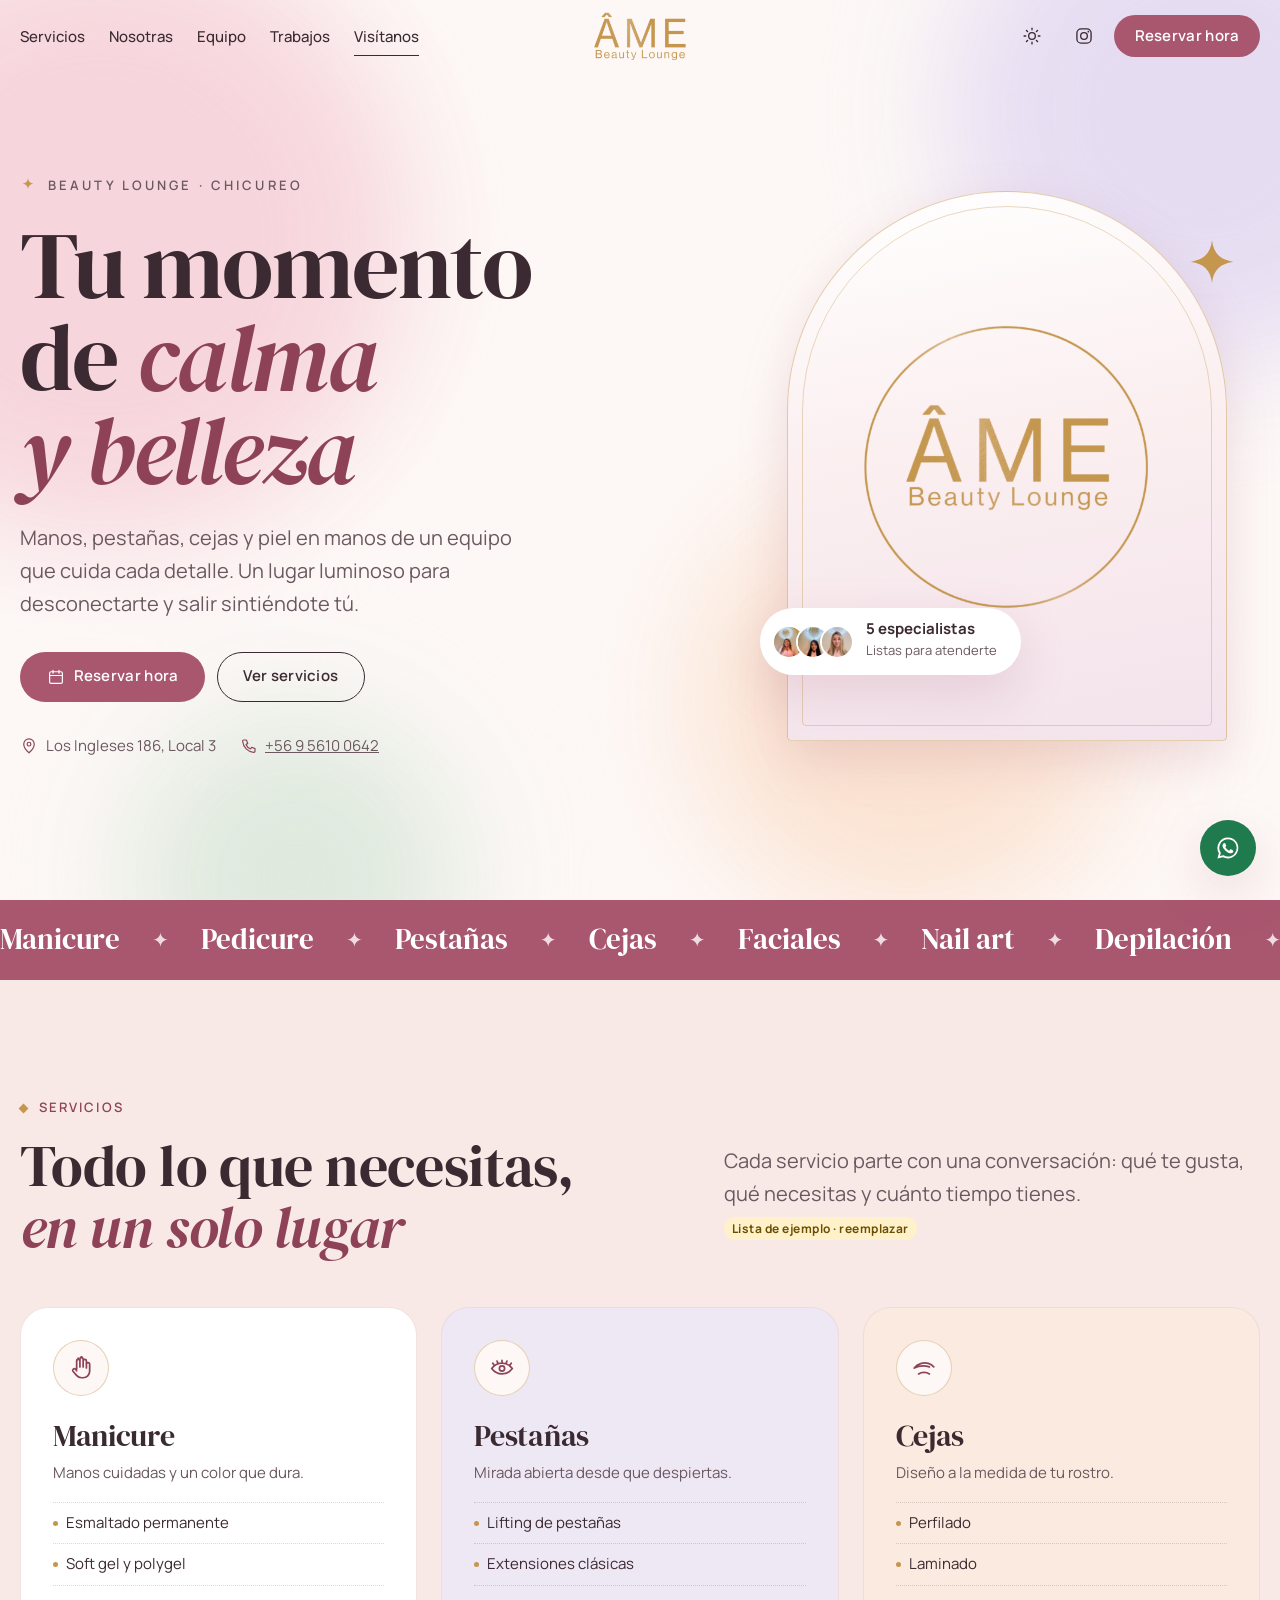
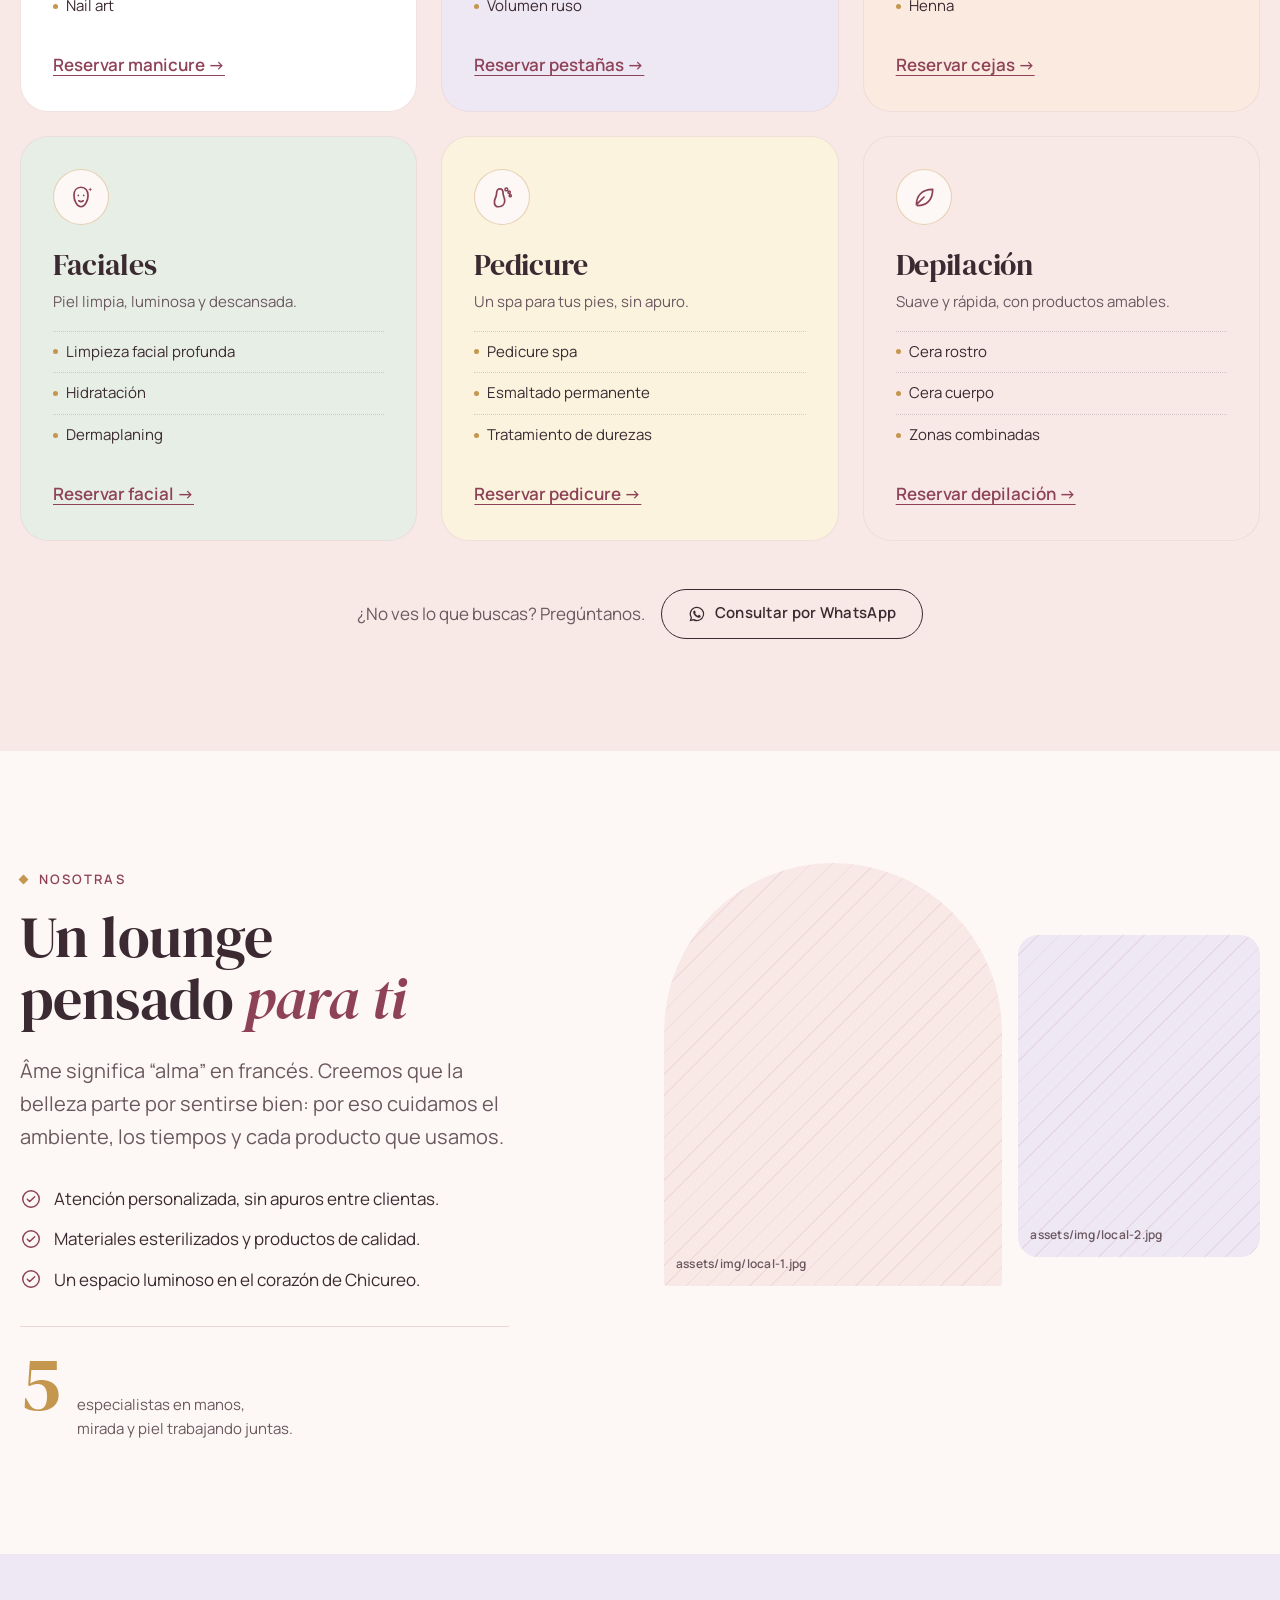
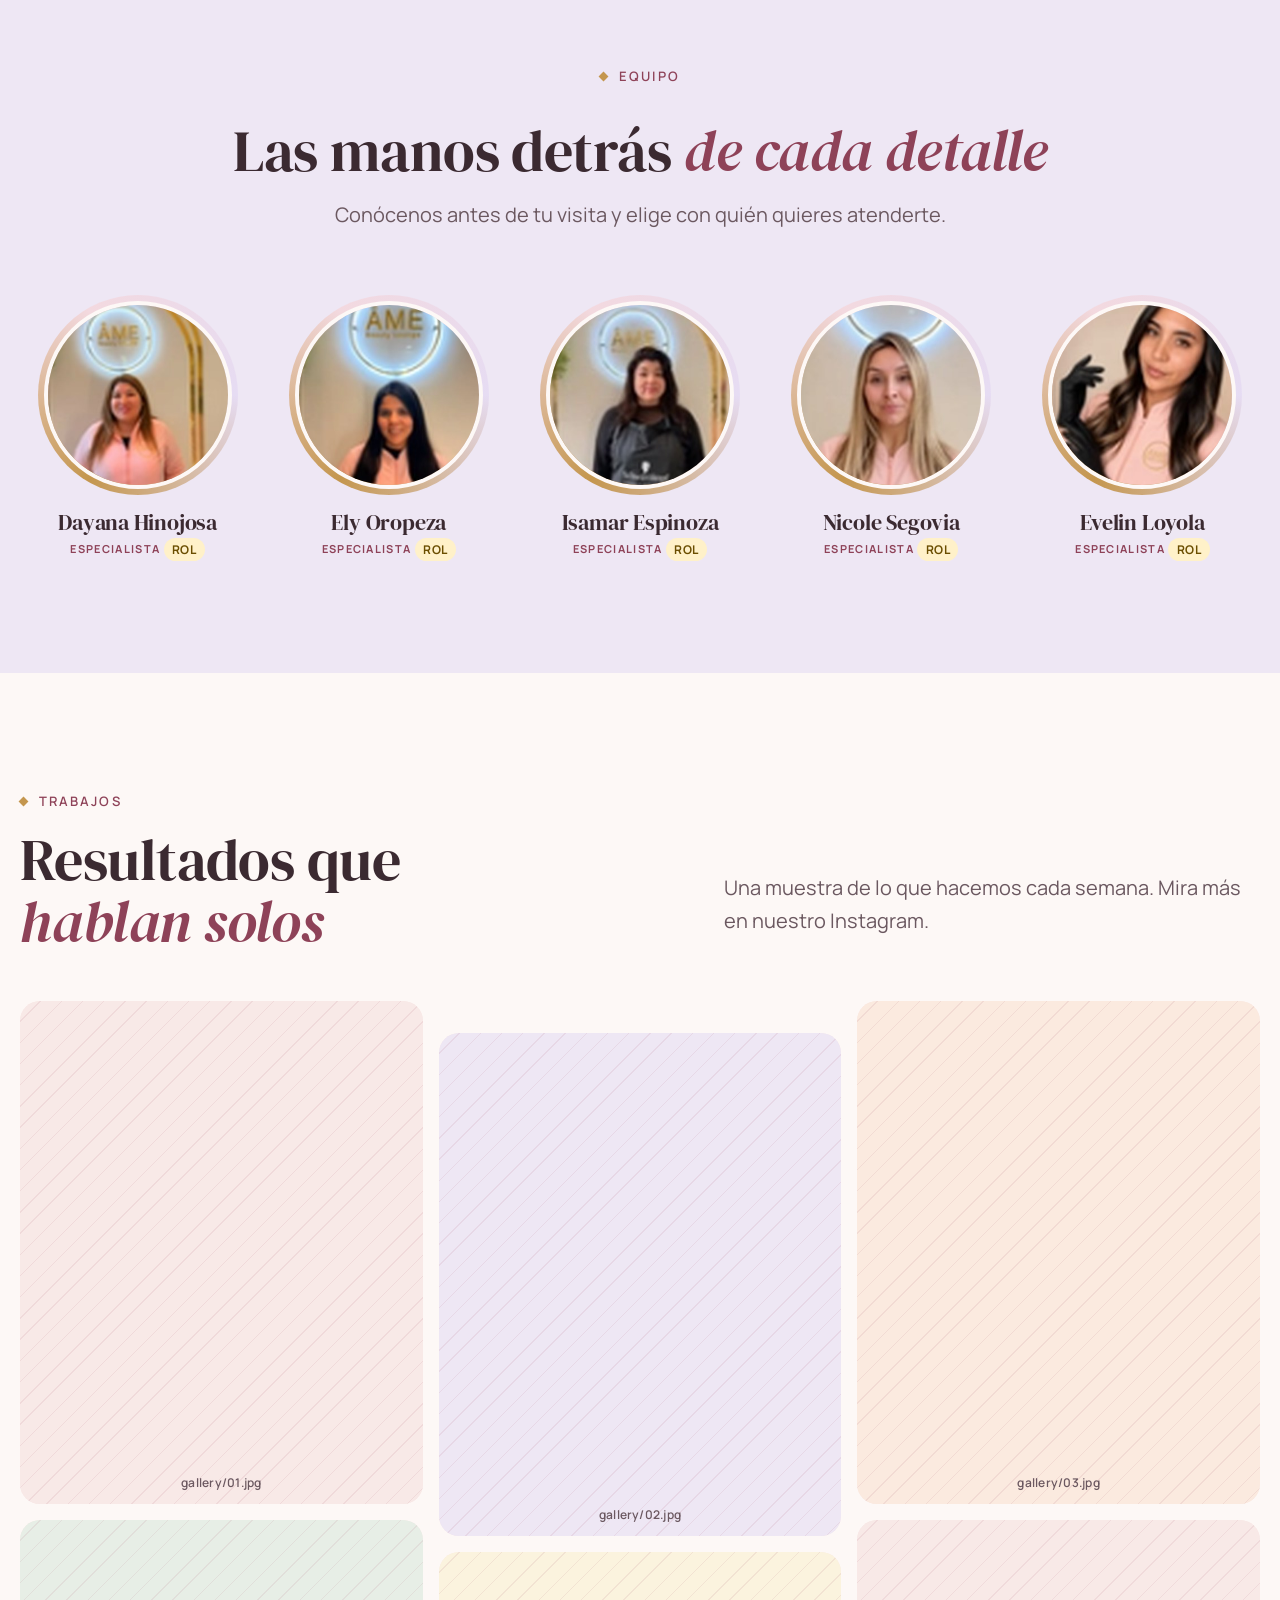
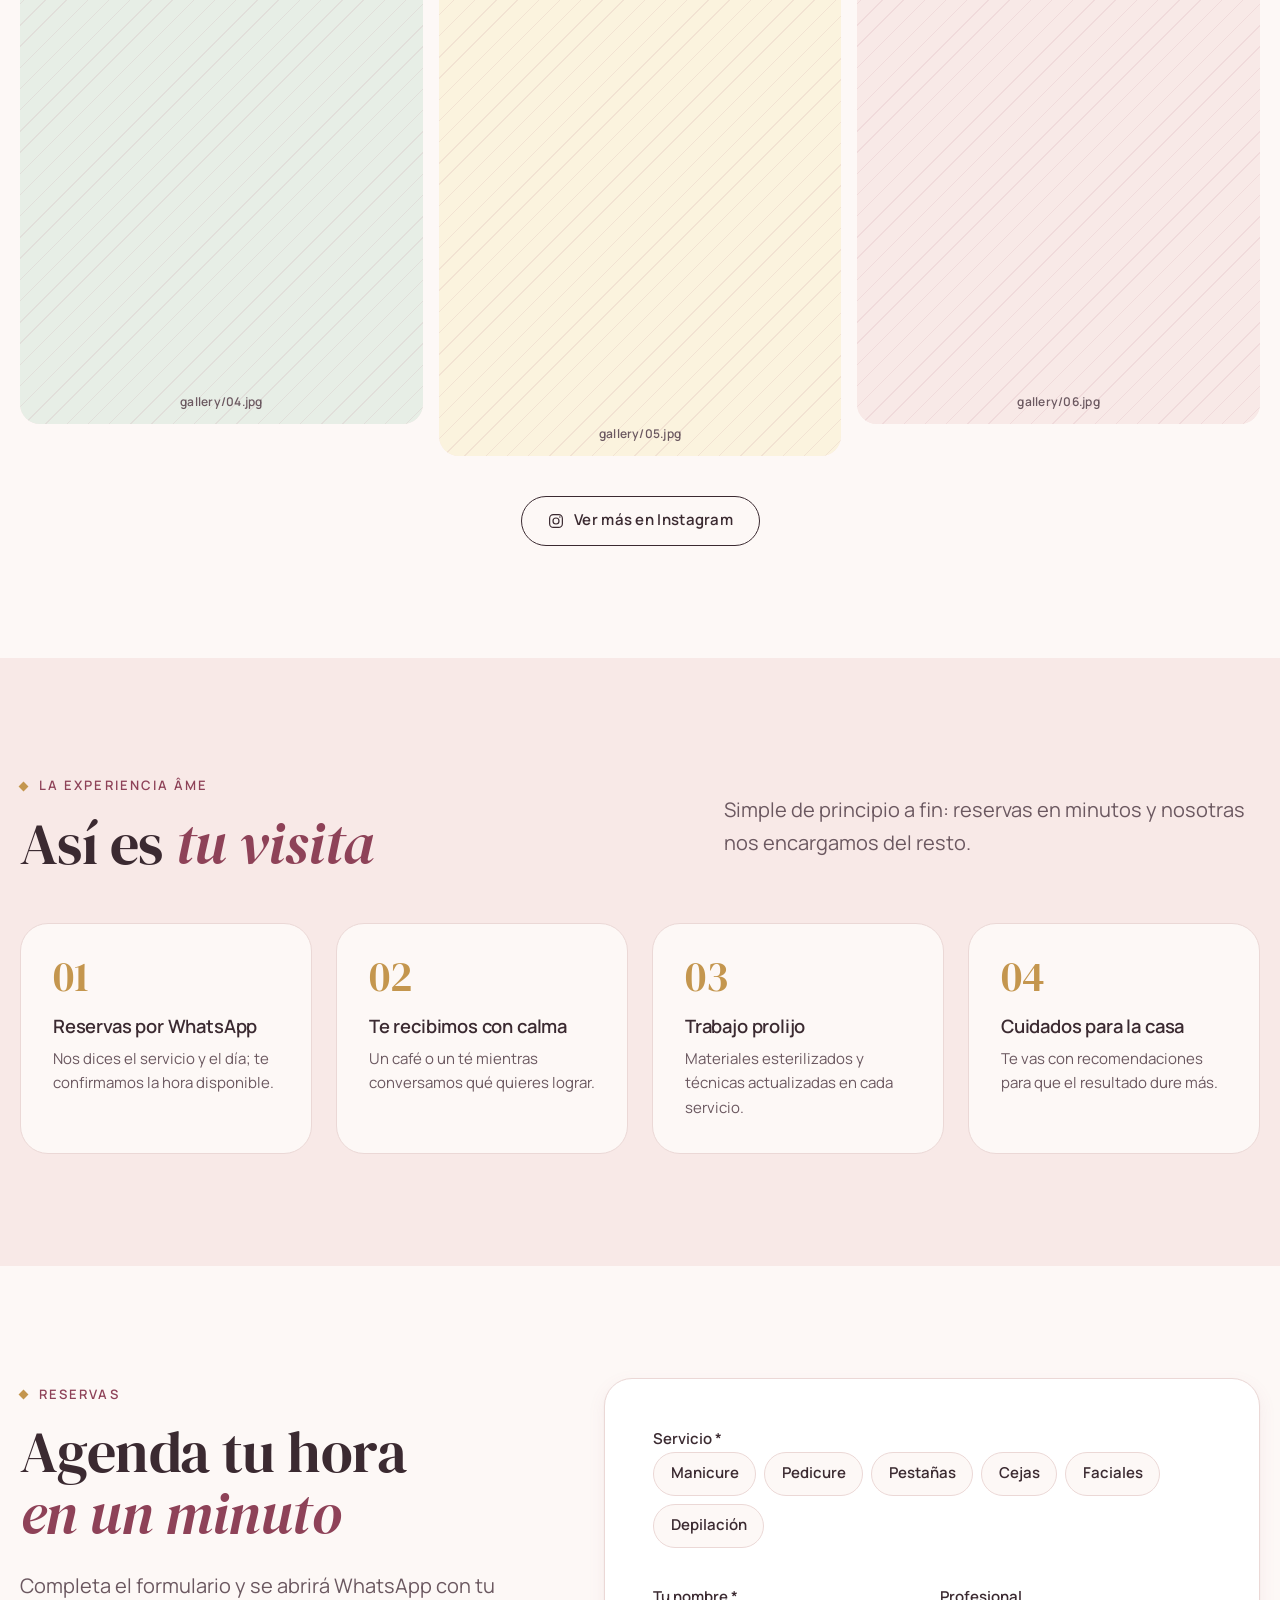
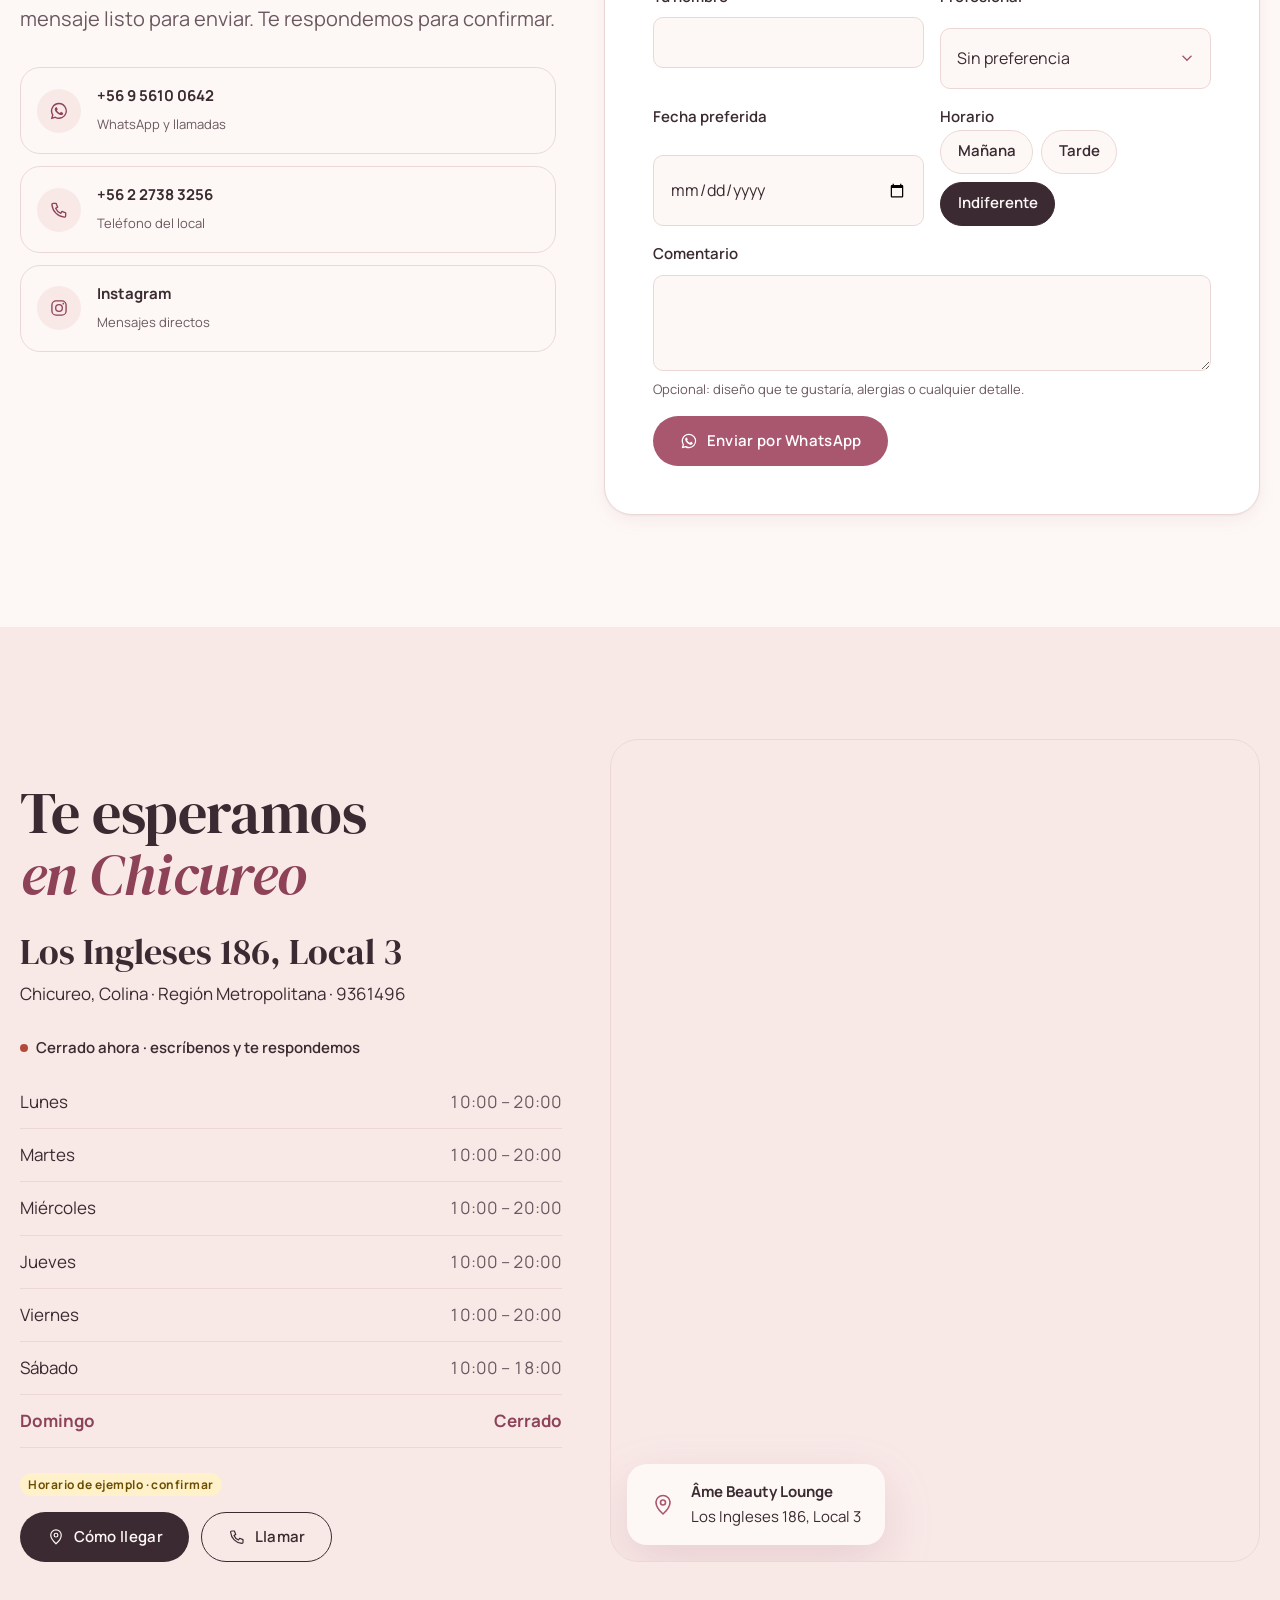
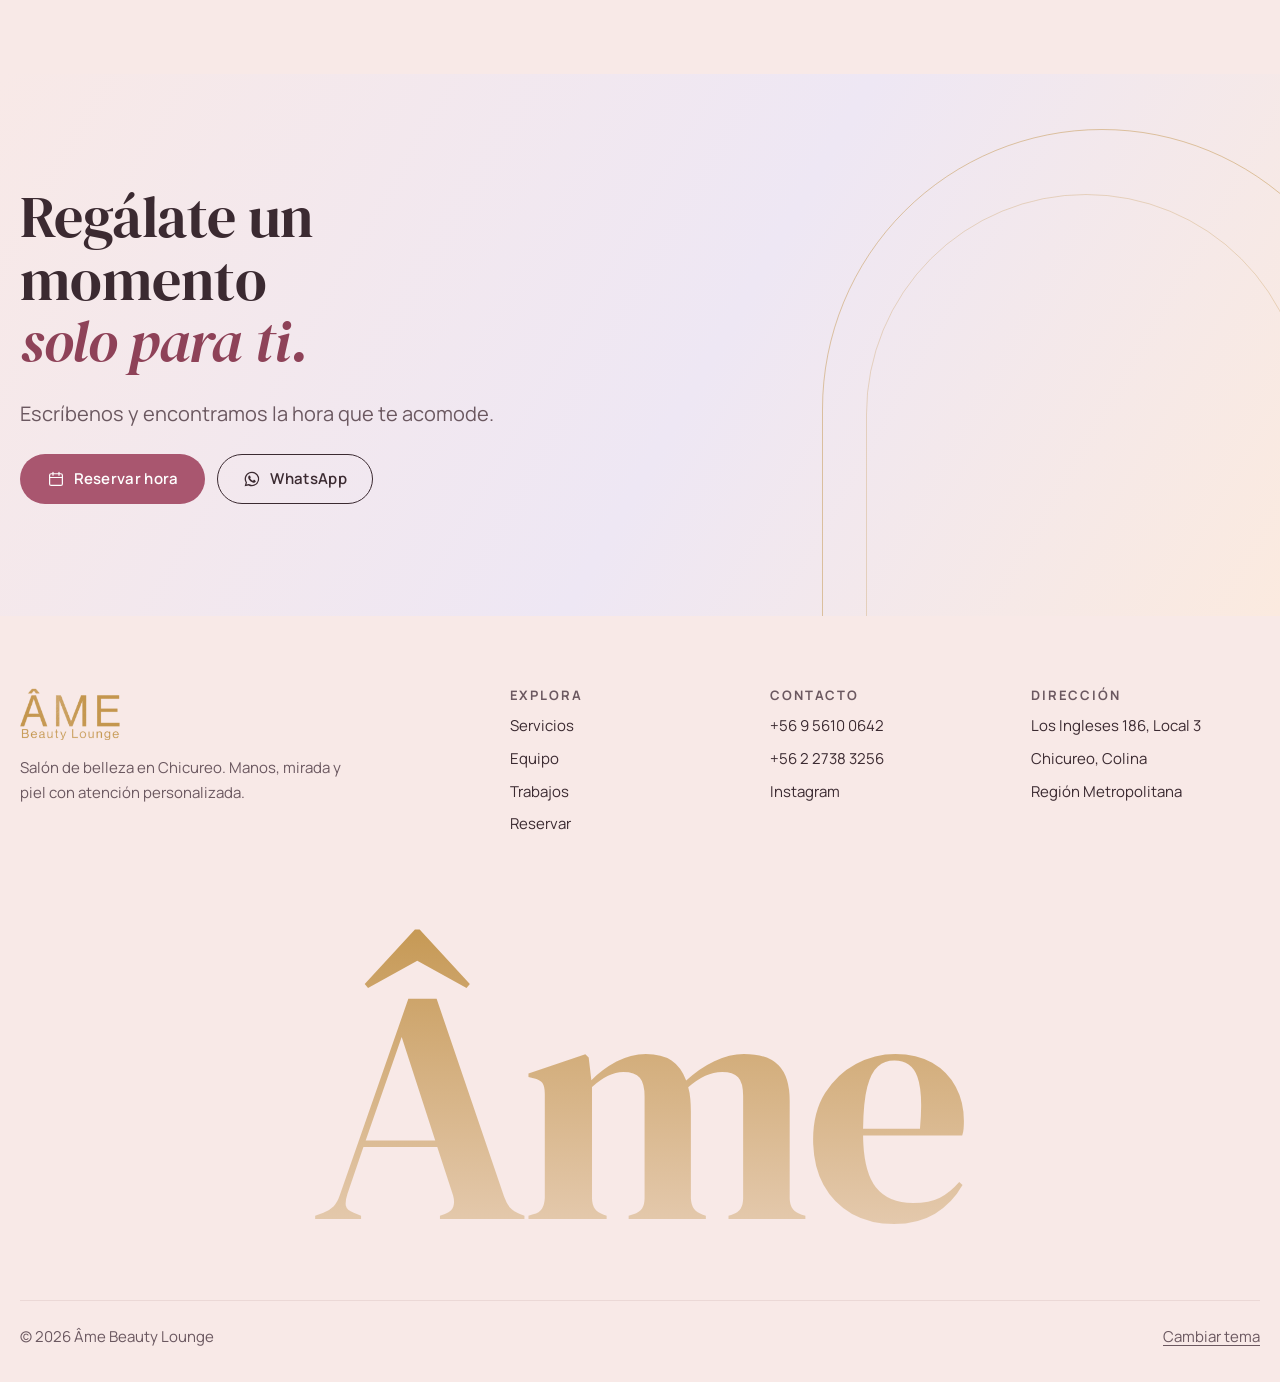
==== index.html @ b1dd43ab "Add Âme Beauty Lounge landing page with pastel palette Static HTML/CSS/JS landing built on STYLE_GUI" ====
<!doctype html>
<html lang="es-CL" class="no-js">
<head>
  <meta charset="utf-8">
  <meta name="viewport" content="width=device-width, initial-scale=1, viewport-fit=cover">
  <title>Âme Beauty Lounge · Salón de belleza en Chicureo</title>
  <meta name="description" content="Âme Beauty Lounge: salón de belleza en Chicureo, Colina. Manicure, pedicure, pestañas, cejas y faciales en un espacio tranquilo. Reserva por WhatsApp.">
  <meta name="theme-color" content="#FDF8F6" media="(prefers-color-scheme: light)">
  <meta name="theme-color" content="#1E1719" media="(prefers-color-scheme: dark)">
  <meta property="og:type" content="website">
  <meta property="og:title" content="Âme Beauty Lounge · Chicureo">
  <meta property="og:description" content="Tu momento de belleza en Chicureo. Reserva por WhatsApp.">
  <meta property="og:image" content="assets/img/logo-full.png">
  <link rel="icon" type="image/png" href="assets/img/favicon.png">
  <link rel="apple-touch-icon" href="assets/img/apple-touch-icon.png">

  <link rel="preconnect" href="https://fonts.googleapis.com">
  <link rel="preconnect" href="https://fonts.gstatic.com" crossorigin>
  <link href="https://fonts.googleapis.com/css2?family=DM+Serif+Display:ital@0;1&family=Manrope:wght@400;500;600;700&display=swap" rel="stylesheet">
  <link rel="stylesheet" href="src/styles.css">

  <script>
    // Tema guardado antes de pintar (evita parpadeo)
    try { var t = localStorage.getItem("theme"); if (t) document.documentElement.dataset.theme = t; } catch (e) {}
    document.documentElement.classList.remove("no-js");
  </script>

  <script type="application/ld+json">
  {
    "@context": "https://schema.org",
    "@type": "BeautySalon",
    "name": "Âme Beauty Lounge",
    "image": "assets/img/logo-full.png",
    "telephone": ["+56956100642", "+56227383256"],
    "address": {
      "@type": "PostalAddress",
      "streetAddress": "Los Ingleses 186, Local 3",
      "postalCode": "9361496",
      "addressLocality": "Chicureo, Colina",
      "addressRegion": "Región Metropolitana",
      "addressCountry": "CL"
    }
  }
  </script>
</head>
<body>
  <a class="skip" href="#main">Saltar al contenido</a>

  <!-- Sprite de íconos (trazo 1.6, viewBox 24) -->
  <svg width="0" height="0" style="position:absolute" aria-hidden="true">
    <defs>
      <symbol id="i-pin" viewBox="0 0 24 24"><path fill="none" stroke="currentColor" stroke-width="1.6" stroke-linecap="round" stroke-linejoin="round" d="M12 21s-7-6.2-7-11.5a7 7 0 0 1 14 0C19 14.8 12 21 12 21z"/><circle cx="12" cy="9.5" r="2.5" fill="none" stroke="currentColor" stroke-width="1.6"/></symbol>
      <symbol id="i-phone" viewBox="0 0 24 24"><path fill="none" stroke="currentColor" stroke-width="1.6" stroke-linecap="round" stroke-linejoin="round" d="M5 4h3.5l1.8 4.5-2.3 1.4a11 11 0 0 0 6.1 6.1l1.4-2.3L20 15.5V19a1.5 1.5 0 0 1-1.6 1.5A16.5 16.5 0 0 1 3.5 5.6 1.5 1.5 0 0 1 5 4z"/></symbol>
      <symbol id="i-wa" viewBox="0 0 24 24"><path fill="currentColor" d="M12 2.2a9.7 9.7 0 0 0-8.4 14.6L2.2 21.8l5.1-1.3A9.7 9.7 0 1 0 12 2.2zm0 17.7a8 8 0 0 1-4.1-1.1l-.3-.2-3 .8.8-2.9-.2-.3A8 8 0 1 1 12 19.9zm4.4-6c-.2-.1-1.4-.7-1.7-.8-.2-.1-.4-.1-.5.1l-.8 1c-.1.2-.3.2-.5.1a6.6 6.6 0 0 1-3.3-2.9c-.2-.4.2-.4.7-1.3.1-.2 0-.3 0-.4l-.8-1.8c-.2-.5-.4-.4-.5-.4h-.5a.9.9 0 0 0-.7.3 2.8 2.8 0 0 0-.9 2.1 4.9 4.9 0 0 0 1 2.6 11.2 11.2 0 0 0 4.3 3.8c1.6.7 2.2.7 3 .6.5-.1 1.4-.6 1.6-1.1.2-.6.2-1 .1-1.1l-.5-.2z"/></symbol>
      <symbol id="i-ig" viewBox="0 0 24 24"><rect x="3.5" y="3.5" width="17" height="17" rx="5" fill="none" stroke="currentColor" stroke-width="1.6"/><circle cx="12" cy="12" r="4" fill="none" stroke="currentColor" stroke-width="1.6"/><circle cx="17.2" cy="6.8" r="1" fill="currentColor"/></symbol>
      <symbol id="i-cal" viewBox="0 0 24 24"><rect x="3.5" y="5" width="17" height="15.5" rx="2" fill="none" stroke="currentColor" stroke-width="1.6"/><path fill="none" stroke="currentColor" stroke-width="1.6" stroke-linecap="round" d="M3.5 10h17M8 3v4M16 3v4"/></symbol>
      <symbol id="i-sparkle" viewBox="0 0 24 24"><path fill="currentColor" d="M12 2c.5 4.6 2.9 7.3 8 8-5.1.7-7.5 3.4-8 8-.5-4.6-2.9-7.3-8-8 5.1-.7 7.5-3.4 8-8z"/></symbol>
      <symbol id="i-check" viewBox="0 0 24 24"><circle cx="12" cy="12" r="9" fill="none" stroke="currentColor" stroke-width="1.6"/><path fill="none" stroke="currentColor" stroke-width="1.6" stroke-linecap="round" stroke-linejoin="round" d="M8 12.3l2.6 2.5L16 9.5"/></symbol>
      <symbol id="i-hand" viewBox="0 0 24 24"><path fill="none" stroke="currentColor" stroke-width="1.6" stroke-linecap="round" stroke-linejoin="round" d="M8 13V5.5a1.5 1.5 0 0 1 3 0V11m0-1V4a1.5 1.5 0 0 1 3 0v7m0-5.5a1.5 1.5 0 0 1 3 0V12m0-3.5a1.5 1.5 0 0 1 3 0V15a6 6 0 0 1-6 6h-1.5a6 6 0 0 1-4.6-2.2L4.6 15a1.5 1.5 0 0 1 2.3-1.9L8 14.5"/><path fill="none" stroke="currentColor" stroke-width="1.6" d="M8.6 3.2h1.8M11.6 1.8h1.8"/></symbol>
      <symbol id="i-foot" viewBox="0 0 24 24"><path fill="none" stroke="currentColor" stroke-width="1.6" stroke-linecap="round" stroke-linejoin="round" d="M9 21c-2.5 0-4-1.8-4-4.5 0-3 2-4.5 2-8C7 6 8.3 4.5 10 4.5S13 6 13 8.5c0 2.6 1.5 4 1.5 7S12.5 21 9 21z"/><circle cx="16" cy="5" r="1.3" fill="none" stroke="currentColor" stroke-width="1.4"/><circle cx="18.6" cy="7.6" r="1.1" fill="none" stroke="currentColor" stroke-width="1.4"/><circle cx="19.6" cy="10.8" r="1" fill="none" stroke="currentColor" stroke-width="1.4"/></symbol>
      <symbol id="i-lash" viewBox="0 0 24 24"><path fill="none" stroke="currentColor" stroke-width="1.6" stroke-linecap="round" stroke-linejoin="round" d="M2.5 12.5c2.5 3.3 5.7 5 9.5 5s7-1.7 9.5-5M2.5 12.5c2.5-3.3 5.7-5 9.5-5s7 1.7 9.5 5M5 9.8 3.5 7.6M8.3 8.1 7.4 5.6M12 7.5V5M15.7 8.1l.9-2.5M19 9.8l1.5-2.2"/><circle cx="12" cy="12.5" r="2.4" fill="none" stroke="currentColor" stroke-width="1.6"/></symbol>
      <symbol id="i-brow" viewBox="0 0 24 24"><path fill="none" stroke="currentColor" stroke-width="1.6" stroke-linecap="round" stroke-linejoin="round" d="M3 12c3-4 8.5-5.5 13-4.2 2 .6 3.7 1.7 5 3.2M3 12c4-2 9-2.6 14-1M7 17.5c1.4-1 3.1-1.5 5-1.5s3.6.5 5 1.5"/></symbol>
      <symbol id="i-face" viewBox="0 0 24 24"><path fill="none" stroke="currentColor" stroke-width="1.6" stroke-linecap="round" stroke-linejoin="round" d="M12 3c-4 0-6.5 3-6.5 7.5 0 5 3 10.5 6.5 10.5s6.5-5.5 6.5-10.5C18.5 6 16 3 12 3z"/><path fill="none" stroke="currentColor" stroke-width="1.6" stroke-linecap="round" d="M9.5 10.5h.01M14.5 10.5h.01M10 15.5c1.2.8 2.8.8 4 0"/><path fill="currentColor" d="M20.5 3l.5 1.5L22.5 5l-1.5.5-.5 1.5-.5-1.5L18.5 5l1.5-.5z"/></symbol>
      <symbol id="i-leaf" viewBox="0 0 24 24"><path fill="none" stroke="currentColor" stroke-width="1.6" stroke-linecap="round" stroke-linejoin="round" d="M5 19c0-8 5-14 15-14 0 10-6 15-14 15M5 19l7-7"/></symbol>
      <symbol id="i-close" viewBox="0 0 24 24"><path fill="none" stroke="currentColor" stroke-width="1.6" stroke-linecap="round" d="M6 6l12 12M18 6 6 18"/></symbol>
      <symbol id="i-menu" viewBox="0 0 24 24"><path fill="none" stroke="currentColor" stroke-width="1.6" stroke-linecap="round" d="M4 8h16M4 16h16"/></symbol>
      <symbol id="i-left" viewBox="0 0 24 24"><path fill="none" stroke="currentColor" stroke-width="1.6" stroke-linecap="round" stroke-linejoin="round" d="M15 5l-7 7 7 7"/></symbol>
      <symbol id="i-right" viewBox="0 0 24 24"><path fill="none" stroke="currentColor" stroke-width="1.6" stroke-linecap="round" stroke-linejoin="round" d="M9 5l7 7-7 7"/></symbol>
    </defs>
  </svg>

  <!-- ============ Header ============ -->
  <header class="header" id="header">
    <div class="header__inner">
      <nav class="nav" aria-label="Principal">
        <ul>
          <li><a href="#servicios">Servicios</a></li>
          <li><a href="#nosotras">Nosotras</a></li>
          <li><a href="#equipo">Equipo</a></li>
          <li><a href="#trabajos">Trabajos</a></li>
          <li><a href="#visitanos">Visítanos</a></li>
        </ul>
      </nav>
      <a class="brand" href="#top" aria-label="Âme Beauty Lounge, inicio">
        <img src="assets/img/logo-wordmark.png" alt="Âme Beauty Lounge" width="679" height="352">
      </a>
      <div class="header__actions">
        <button class="icon-btn" id="themeBtn" type="button" aria-label="Cambiar tema claro u oscuro">
          <svg class="theme-ico--sun" viewBox="0 0 24 24" fill="none" stroke="currentColor" stroke-width="1.6" stroke-linecap="round" aria-hidden="true"><circle cx="12" cy="12" r="4"/><path d="M12 2.5v2M12 19.5v2M2.5 12h2M19.5 12h2M5.3 5.3l1.4 1.4M17.3 17.3l1.4 1.4M5.3 18.7l1.4-1.4M17.3 6.7l1.4-1.4"/></svg>
          <svg class="theme-ico--moon" viewBox="0 0 24 24" fill="none" stroke="currentColor" stroke-width="1.6" stroke-linejoin="round" aria-hidden="true"><path d="M20 14.5A8 8 0 0 1 9.5 4a8 8 0 1 0 10.5 10.5z"/></svg>
        </button>
        <a class="icon-btn" data-ig href="https://www.instagram.com/" target="_blank" rel="noopener" aria-label="Instagram de Âme Beauty Lounge"><svg aria-hidden="true"><use href="#i-ig"/></svg></a>
        <a class="btn btn--accent btn-book" href="#reservar">Reservar hora</a>
        <button class="icon-btn menu-btn" type="button" aria-label="Abrir menú" aria-expanded="false" aria-controls="mnav"><svg aria-hidden="true"><use href="#i-menu"/></svg></button>
      </div>
    </div>
  </header>

  <!-- Menú móvil -->
  <div class="mnav" id="mnav" role="dialog" aria-modal="true" aria-label="Menú">
    <div class="mnav__top">
      <img src="assets/img/logo-wordmark.png" alt="Âme Beauty Lounge" width="679" height="352">
      <button class="icon-btn" type="button" data-close-menu aria-label="Cerrar menú"><svg aria-hidden="true"><use href="#i-close"/></svg></button>
    </div>
    <ul>
      <li><a href="#servicios">Servicios</a></li>
      <li><a href="#nosotras">Nosotras</a></li>
      <li><a href="#equipo">Equipo</a></li>
      <li><a href="#trabajos">Trabajos</a></li>
      <li><a href="#reservar">Reservar</a></li>
      <li><a href="#visitanos">Visítanos</a></li>
    </ul>
    <div class="mnav__foot">
      <a class="btn btn--accent" href="#reservar">Reservar hora</a>
      <a class="btn btn--ghost" data-wa href="https://wa.me/56956100642"><svg aria-hidden="true"><use href="#i-wa"/></svg>Escríbenos por WhatsApp</a>
      <button class="btn btn--ghost" type="button" data-theme-toggle>Cambiar a modo claro/oscuro</button>
    </div>
  </div>

  <main id="main">
    <!-- ============ Hero ============ -->
    <section class="hero" id="top" aria-labelledby="hero-title">
      <div class="hero__aurora" aria-hidden="true"><span></span><span></span><span></span><span></span></div>
      <div class="container--wide hero__grid">
        <div>
          <p class="hero__kicker reveal"><svg aria-hidden="true"><use href="#i-sparkle"/></svg>Beauty Lounge · Chicureo</p>
          <h1 id="hero-title" class="reveal" data-delay="1">Tu momento de <em>calma y belleza</em></h1>
          <p class="hero__lead reveal" data-delay="2">Manos, pestañas, cejas y piel en manos de un equipo que cuida cada detalle. Un lugar luminoso para desconectarte y salir sintiéndote tú.</p>
          <div class="btn-row reveal" data-delay="3">
            <a class="btn btn--accent" href="#reservar"><svg aria-hidden="true"><use href="#i-cal"/></svg>Reservar hora</a>
            <a class="btn btn--ghost" href="#servicios">Ver servicios</a>
          </div>
          <div class="hero__meta reveal" data-delay="3">
            <span><svg aria-hidden="true"><use href="#i-pin"/></svg>Los Ingleses 186, Local 3</span>
            <span><svg aria-hidden="true"><use href="#i-phone"/></svg><a href="tel:+56956100642">+56 9 5610 0642</a></span>
          </div>
        </div>

        <div class="hero__art reveal" data-delay="2">
          <div class="arch">
            <div class="arch__ring" aria-hidden="true"></div>
            <div class="arch__seal"><img src="assets/img/logo-full.png" alt="" width="991" height="991"></div>
          </div>
          <svg class="hero__sparkle" aria-hidden="true"><use href="#i-sparkle"/></svg>
          <div class="hero__badge">
            <span class="avatars" aria-hidden="true">
              <img src="assets/img/team/dayana-hinojosa.jpg" alt="" width="34" height="34">
              <img src="assets/img/team/ely-oropeza.jpg" alt="" width="34" height="34">
              <img src="assets/img/team/nicole-segovia.jpg" alt="" width="34" height="34">
            </span>
            <span><b>5 especialistas</b><small>Listas para atenderte</small></span>
          </div>
        </div>
      </div>
    </section>

    <!-- ============ Cinta de servicios ============ -->
    <div class="ribbon" aria-hidden="true">
      <div class="ribbon__track">
        <span>Manicure</span><span>Pedicure</span><span>Pestañas</span><span>Cejas</span><span>Faciales</span><span>Nail art</span><span>Depilación</span>
        <span>Manicure</span><span>Pedicure</span><span>Pestañas</span><span>Cejas</span><span>Faciales</span><span>Nail art</span><span>Depilación</span>
      </div>
    </div>

    <!-- ============ Servicios ============ -->
    <section class="section section--alt" id="servicios" aria-labelledby="svc-title">
      <div class="container">
        <div class="section-head section-head--split">
          <div>
            <p class="eyebrow reveal">Servicios</p>
            <h2 class="h2 reveal" data-delay="1" id="svc-title">Todo lo que necesitas, <em>en un solo lugar</em></h2>
          </div>
          <p class="lead reveal" data-delay="2">Cada servicio parte con una conversación: qué te gusta, qué necesitas y cuánto tiempo tienes. <span class="sample">Lista de ejemplo · reemplazar</span></p>
        </div>

        <div class="svc-cards">
          <article class="svc-card reveal" data-tint="card">
            <span class="svc-card__ico" aria-hidden="true"><svg><use href="#i-hand"/></svg></span>
            <h3>Manicure</h3>
            <p>Manos cuidadas y un color que dura.</p>
            <ul><li>Esmaltado permanente</li><li>Soft gel y polygel</li><li>Nail art</li></ul>
            <a class="link" href="#reservar" data-service="Manicure">Reservar manicure →</a>
          </article>
          <article class="svc-card reveal" data-delay="1" data-tint="lilac">
            <span class="svc-card__ico" aria-hidden="true"><svg><use href="#i-lash"/></svg></span>
            <h3>Pestañas</h3>
            <p>Mirada abierta desde que despiertas.</p>
            <ul><li>Lifting de pestañas</li><li>Extensiones clásicas</li><li>Volumen ruso</li></ul>
            <a class="link" href="#reservar" data-service="Pestañas">Reservar pestañas →</a>
          </article>
          <article class="svc-card reveal" data-delay="2" data-tint="peach">
            <span class="svc-card__ico" aria-hidden="true"><svg><use href="#i-brow"/></svg></span>
            <h3>Cejas</h3>
            <p>Diseño a la medida de tu rostro.</p>
            <ul><li>Perfilado</li><li>Laminado</li><li>Henna</li></ul>
            <a class="link" href="#reservar" data-service="Cejas">Reservar cejas →</a>
          </article>
          <article class="svc-card reveal" data-tint="sage">
            <span class="svc-card__ico" aria-hidden="true"><svg><use href="#i-face"/></svg></span>
            <h3>Faciales</h3>
            <p>Piel limpia, luminosa y descansada.</p>
            <ul><li>Limpieza facial profunda</li><li>Hidratación</li><li>Dermaplaning</li></ul>
            <a class="link" href="#reservar" data-service="Faciales">Reservar facial →</a>
          </article>
          <article class="svc-card reveal" data-delay="1" data-tint="butter">
            <span class="svc-card__ico" aria-hidden="true"><svg><use href="#i-foot"/></svg></span>
            <h3>Pedicure</h3>
            <p>Un spa para tus pies, sin apuro.</p>
            <ul><li>Pedicure spa</li><li>Esmaltado permanente</li><li>Tratamiento de durezas</li></ul>
            <a class="link" href="#reservar" data-service="Pedicure">Reservar pedicure →</a>
          </article>
          <article class="svc-card reveal" data-delay="2" data-tint="blush">
            <span class="svc-card__ico" aria-hidden="true"><svg><use href="#i-leaf"/></svg></span>
            <h3>Depilación</h3>
            <p>Suave y rápida, con productos amables.</p>
            <ul><li>Cera rostro</li><li>Cera cuerpo</li><li>Zonas combinadas</li></ul>
            <a class="link" href="#reservar" data-service="Depilación">Reservar depilación →</a>
          </article>
        </div>

        <div class="section-foot">
          <p class="muted" style="margin:0">¿No ves lo que buscas? Pregúntanos.</p>
          <a class="btn btn--ghost" data-wa href="https://wa.me/56956100642"><svg aria-hidden="true"><use href="#i-wa"/></svg>Consultar por WhatsApp</a>
        </div>
      </div>
    </section>

    <!-- ============ Nosotras ============ -->
    <section class="section" id="nosotras" aria-labelledby="about-title">
      <div class="container about">
        <div class="about__text">
          <p class="eyebrow reveal">Nosotras</p>
          <h2 class="h2 reveal" data-delay="1" id="about-title">Un lounge pensado <em>para ti</em></h2>
          <p class="lead reveal" data-delay="2" style="margin-top:var(--sp-5)">Âme significa “alma” en francés. Creemos que la belleza parte por sentirse bien: por eso cuidamos el ambiente, los tiempos y cada producto que usamos.</p>
          <ul class="pillars reveal" data-delay="3">
            <li><svg aria-hidden="true"><use href="#i-check"/></svg><span>Atención personalizada, sin apuros entre clientas.</span></li>
            <li><svg aria-hidden="true"><use href="#i-check"/></svg><span>Materiales esterilizados y productos de calidad.</span></li>
            <li><svg aria-hidden="true"><use href="#i-check"/></svg><span>Un espacio luminoso en el corazón de Chicureo.</span></li>
          </ul>
          <div class="stat reveal" data-delay="3">
            <span class="stat__num">5</span>
            <p>especialistas en manos, mirada y piel trabajando juntas.</p>
          </div>
        </div>
        <div class="about__media">
          <div class="ph reveal" data-file="assets/img/local-1.jpg"><img src="assets/img/local-1.jpg" alt="Interior de Âme Beauty Lounge" loading="lazy"></div>
          <div class="ph reveal" data-delay="2" data-file="assets/img/local-2.jpg"><img src="assets/img/local-2.jpg" alt="Detalle del espacio de manicure" loading="lazy"></div>
        </div>
      </div>
    </section>

    <!-- ============ Equipo ============ -->
    <section class="section section--lilac" id="equipo" aria-labelledby="team-title">
      <div class="container">
        <div class="section-head section-head--center">
          <p class="eyebrow reveal">Equipo</p>
          <h2 class="h2 reveal" data-delay="1" id="team-title">Las manos detrás <em>de cada detalle</em></h2>
          <p class="lead reveal" data-delay="2">Conócenos antes de tu visita y elige con quién quieres atenderte.</p>
        </div>
        <ul class="team" role="list" style="list-style:none;margin:0;padding:0">
          <li class="member reveal">
            <div class="member__photo"><div class="ph" data-file="team/dayana-hinojosa.jpg"><img src="assets/img/team/dayana-hinojosa.jpg" alt="Dayana Hinojosa" loading="lazy" width="320" height="320"></div></div>
            <h3>Dayana Hinojosa</h3><p class="member__role">Especialista <span class="sample">rol</span></p>
          </li>
          <li class="member reveal" data-delay="1">
            <div class="member__photo"><div class="ph" data-file="team/ely-oropeza.jpg"><img src="assets/img/team/ely-oropeza.jpg" alt="Ely Oropeza" loading="lazy" width="320" height="320"></div></div>
            <h3>Ely Oropeza</h3><p class="member__role">Especialista <span class="sample">rol</span></p>
          </li>
          <li class="member reveal" data-delay="2">
            <div class="member__photo"><div class="ph" data-file="team/isamar-espinoza.jpg"><img src="assets/img/team/isamar-espinoza.jpg" alt="Isamar Espinoza" loading="lazy" width="320" height="320"></div></div>
            <h3>Isamar Espinoza</h3><p class="member__role">Especialista <span class="sample">rol</span></p>
          </li>
          <li class="member reveal" data-delay="3">
            <div class="member__photo"><div class="ph" data-file="team/nicole-segovia.jpg"><img src="assets/img/team/nicole-segovia.jpg" alt="Nicole Segovia" loading="lazy" width="320" height="320"></div></div>
            <h3>Nicole Segovia</h3><p class="member__role">Especialista <span class="sample">rol</span></p>
          </li>
          <li class="member reveal" data-delay="3">
            <div class="member__photo"><div class="ph" data-file="team/evelin-loyola.jpg"><img src="assets/img/team/evelin-loyola.jpg" alt="Evelin Loyola" loading="lazy" width="320" height="320"></div></div>
            <h3>Evelin Loyola</h3><p class="member__role">Especialista <span class="sample">rol</span></p>
          </li>
        </ul>
      </div>
    </section>

    <!-- ============ Trabajos ============ -->
    <section class="section" id="trabajos" aria-labelledby="work-title">
      <div class="container">
        <div class="section-head section-head--split">
          <div>
            <p class="eyebrow reveal">Trabajos</p>
            <h2 class="h2 reveal" data-delay="1" id="work-title">Resultados que <em>hablan solos</em></h2>
          </div>
          <p class="lead reveal" data-delay="2">Una muestra de lo que hacemos cada semana. Mira más en nuestro Instagram.</p>
        </div>
        <div class="gallery" data-gallery>
          <button class="g-item reveal" type="button"><div class="ph" data-file="gallery/01.jpg"><img src="assets/img/gallery/01.jpg" alt="Trabajo de Âme Beauty Lounge 1" loading="lazy"></div><figcaption>Manicure</figcaption></button>
          <button class="g-item reveal" data-delay="1" type="button"><div class="ph" data-file="gallery/02.jpg"><img src="assets/img/gallery/02.jpg" alt="Trabajo de Âme Beauty Lounge 2" loading="lazy"></div><figcaption>Pestañas</figcaption></button>
          <button class="g-item reveal" data-delay="2" type="button"><div class="ph" data-file="gallery/03.jpg"><img src="assets/img/gallery/03.jpg" alt="Trabajo de Âme Beauty Lounge 3" loading="lazy"></div><figcaption>Cejas</figcaption></button>
          <button class="g-item reveal" type="button"><div class="ph" data-file="gallery/04.jpg"><img src="assets/img/gallery/04.jpg" alt="Trabajo de Âme Beauty Lounge 4" loading="lazy"></div><figcaption>Nail art</figcaption></button>
          <button class="g-item reveal" data-delay="1" type="button"><div class="ph" data-file="gallery/05.jpg"><img src="assets/img/gallery/05.jpg" alt="Trabajo de Âme Beauty Lounge 5" loading="lazy"></div><figcaption>Facial</figcaption></button>
          <button class="g-item reveal" data-delay="2" type="button"><div class="ph" data-file="gallery/06.jpg"><img src="assets/img/gallery/06.jpg" alt="Trabajo de Âme Beauty Lounge 6" loading="lazy"></div><figcaption>Pedicure</figcaption></button>
        </div>
        <div class="section-foot">
          <a class="btn btn--ghost" data-ig href="https://www.instagram.com/" target="_blank" rel="noopener"><svg aria-hidden="true"><use href="#i-ig"/></svg>Ver más en Instagram</a>
        </div>
      </div>
    </section>

    <!-- ============ Experiencia ============ -->
    <section class="section section--alt" aria-labelledby="exp-title">
      <div class="container">
        <div class="section-head section-head--split">
          <div>
            <p class="eyebrow reveal">La experiencia Âme</p>
            <h2 class="h2 reveal" data-delay="1" id="exp-title">Así es <em>tu visita</em></h2>
          </div>
          <p class="lead reveal" data-delay="2">Simple de principio a fin: reservas en minutos y nosotras nos encargamos del resto.</p>
        </div>
        <ol class="perks" style="list-style:none;margin:0;padding:0">
          <li class="perk reveal"><div class="perk__n">01</div><h3>Reservas por WhatsApp</h3><p>Nos dices el servicio y el día; te confirmamos la hora disponible.</p></li>
          <li class="perk reveal" data-delay="1"><div class="perk__n">02</div><h3>Te recibimos con calma</h3><p>Un café o un té mientras conversamos qué quieres lograr.</p></li>
          <li class="perk reveal" data-delay="2"><div class="perk__n">03</div><h3>Trabajo prolijo</h3><p>Materiales esterilizados y técnicas actualizadas en cada servicio.</p></li>
          <li class="perk reveal" data-delay="3"><div class="perk__n">04</div><h3>Cuidados para la casa</h3><p>Te vas con recomendaciones para que el resultado dure más.</p></li>
        </ol>
      </div>
    </section>

    <!-- ============ Reservar ============ -->
    <section class="section" id="reservar" aria-labelledby="book-title">
      <div class="container book">
        <div>
          <p class="eyebrow reveal">Reservas</p>
          <h2 class="h2 reveal" data-delay="1" id="book-title">Agenda tu hora <em>en un minuto</em></h2>
          <p class="lead reveal" data-delay="2" style="margin-top:var(--sp-5)">Completa el formulario y se abrirá WhatsApp con tu mensaje listo para enviar. Te respondemos para confirmar.</p>
          <ul class="contact-list reveal" data-delay="3">
            <li><a data-wa href="https://wa.me/56956100642" target="_blank" rel="noopener"><span class="ico"><svg aria-hidden="true"><use href="#i-wa"/></svg></span><span><b>+56 9 5610 0642</b><small>WhatsApp y llamadas</small></span></a></li>
            <li><a href="tel:+56227383256"><span class="ico"><svg aria-hidden="true"><use href="#i-phone"/></svg></span><span><b>+56 2 2738 3256</b><small>Teléfono del local</small></span></a></li>
            <li><a data-ig href="https://www.instagram.com/" target="_blank" rel="noopener"><span class="ico"><svg aria-hidden="true"><use href="#i-ig"/></svg></span><span><b>Instagram</b><small>Mensajes directos</small></span></a></li>
          </ul>
        </div>

        <div class="book__card reveal" data-delay="1">
          <form class="form" id="bookForm" novalidate>
            <fieldset class="field">
              <legend>Servicio *</legend>
              <div class="pills" id="svcPills">
                <label><input type="radio" name="servicio" value="Manicure" required><span>Manicure</span></label>
                <label><input type="radio" name="servicio" value="Pedicure"><span>Pedicure</span></label>
                <label><input type="radio" name="servicio" value="Pestañas"><span>Pestañas</span></label>
                <label><input type="radio" name="servicio" value="Cejas"><span>Cejas</span></label>
                <label><input type="radio" name="servicio" value="Faciales"><span>Faciales</span></label>
                <label><input type="radio" name="servicio" value="Depilación"><span>Depilación</span></label>
              </div>
              <span class="err" id="err-servicio" role="alert"></span>
            </fieldset>
            <div class="grid-2">
              <div class="field">
                <label for="f-nombre">Tu nombre *</label>
                <input class="input" id="f-nombre" name="nombre" autocomplete="given-name" required aria-describedby="err-nombre">
                <span class="err" id="err-nombre" role="alert"></span>
              </div>
              <div class="field">
                <label for="f-pro">Profesional</label>
                <select class="input" id="f-pro" name="profesional">
                  <option value="">Sin preferencia</option>
                  <option>Dayana Hinojosa</option>
                  <option>Ely Oropeza</option>
                  <option>Isamar Espinoza</option>
                  <option>Nicole Segovia</option>
                  <option>Evelin Loyola</option>
                </select>
              </div>
            </div>
            <div class="grid-2">
              <div class="field">
                <label for="f-fecha">Fecha preferida</label>
                <input class="input" type="date" id="f-fecha" name="fecha">
              </div>
              <fieldset class="field">
                <legend>Horario</legend>
                <div class="pills">
                  <label><input type="radio" name="horario" value="mañana"><span>Mañana</span></label>
                  <label><input type="radio" name="horario" value="tarde"><span>Tarde</span></label>
                  <label><input type="radio" name="horario" value="" checked><span>Indiferente</span></label>
                </div>
              </fieldset>
            </div>
            <div class="field">
              <label for="f-msg">Comentario</label>
              <textarea class="input" id="f-msg" name="comentario" aria-describedby="f-msg-help"></textarea>
              <small id="f-msg-help">Opcional: diseño que te gustaría, alergias o cualquier detalle.</small>
            </div>
            <button class="btn btn--accent" type="submit"><svg aria-hidden="true"><use href="#i-wa"/></svg>Enviar por WhatsApp</button>
          </form>
        </div>
      </div>
    </section>

    <!-- ============ Visítanos ============ -->
    <section class="section section--alt" id="visitanos" aria-labelledby="visit-title">
      <div class="container visit">
        <div>
          <p class="eyebrow reveal">Visítanos</p>
          <h2 class="h2 reveal" data-delay="1" id="visit-title">Te esperamos <em>en Chicureo</em></h2>
          <address class="address reveal" data-delay="2" style="margin-top:var(--sp-5)">
            <b>Los Ingleses 186, Local 3</b>
            Chicureo, Colina · Región Metropolitana · 9361496
          </address>
          <p class="status reveal" id="openStatus" hidden></p>
          <table class="hours reveal" data-delay="2" aria-label="Horario de atención">
            <tbody id="hoursBody"></tbody>
          </table>
          <p class="muted reveal" style="font-size:var(--fs-sm)"><span class="sample">Horario de ejemplo · confirmar</span></p>
          <div class="btn-row reveal" data-delay="3">
            <a class="btn" href="https://www.google.com/maps/search/?api=1&query=Los+Ingleses+186+Chicureo+Colina" target="_blank" rel="noopener"><svg aria-hidden="true"><use href="#i-pin"/></svg>Cómo llegar</a>
            <a class="btn btn--ghost" href="tel:+56227383256"><svg aria-hidden="true"><use href="#i-phone"/></svg>Llamar</a>
          </div>
        </div>
        <div class="map reveal" data-delay="1">
          <iframe title="Mapa: Los Ingleses 186, Chicureo" loading="lazy" referrerpolicy="no-referrer-when-downgrade"
            src="https://www.google.com/maps?q=Los+Ingleses+186,+Chicureo,+Colina,+Chile&output=embed"></iframe>
          <div class="map__card"><svg aria-hidden="true"><use href="#i-pin"/></svg><span><b>Âme Beauty Lounge</b>Los Ingleses 186, Local 3</span></div>
        </div>
      </div>
    </section>

    <!-- ============ CTA final ============ -->
    <section class="cta-band" aria-labelledby="cta-title">
      <div class="container">
        <h2 class="reveal" id="cta-title">Regálate un momento <em>solo para ti.</em></h2>
        <p class="reveal" data-delay="1">Escríbenos y encontramos la hora que te acomode.</p>
        <div class="btn-row reveal" data-delay="2">
          <a class="btn btn--accent" href="#reservar"><svg aria-hidden="true"><use href="#i-cal"/></svg>Reservar hora</a>
          <a class="btn btn--ghost" data-wa href="https://wa.me/56956100642" target="_blank" rel="noopener"><svg aria-hidden="true"><use href="#i-wa"/></svg>WhatsApp</a>
        </div>
      </div>
    </section>
  </main>

  <!-- ============ Footer ============ -->
  <footer class="footer">
    <div class="container">
      <div class="footer__grid">
        <div>
          <span class="brand"><img src="assets/img/logo-wordmark.png" alt="Âme Beauty Lounge" width="679" height="352" loading="lazy"></span>
          <p class="muted" style="margin-top:var(--sp-4);max-width:36ch">Salón de belleza en Chicureo. Manos, mirada y piel con atención personalizada.</p>
        </div>
        <div>
          <h3>Explora</h3>
          <ul><li><a href="#servicios">Servicios</a></li><li><a href="#equipo">Equipo</a></li><li><a href="#trabajos">Trabajos</a></li><li><a href="#reservar">Reservar</a></li></ul>
        </div>
        <div>
          <h3>Contacto</h3>
          <ul><li><a data-wa href="https://wa.me/56956100642">+56 9 5610 0642</a></li><li><a href="tel:+56227383256">+56 2 2738 3256</a></li><li><a data-ig href="https://www.instagram.com/" target="_blank" rel="noopener">Instagram</a></li></ul>
        </div>
        <div>
          <h3>Dirección</h3>
          <ul><li>Los Ingleses 186, Local 3</li><li>Chicureo, Colina</li><li>Región Metropolitana</li></ul>
        </div>
      </div>
      <div class="footer__mark" aria-hidden="true">Âme</div>
      <div class="footer__bottom">
        <span>© <span id="year">2026</span> Âme Beauty Lounge</span>
        <button class="text-btn" type="button" data-theme-toggle>Cambiar tema</button>
      </div>
    </div>
  </footer>

  <!-- ============ Capas fijas ============ -->
  <div class="mbar">
    <a class="btn btn--accent" href="#reservar"><svg aria-hidden="true"><use href="#i-cal"/></svg>Reservar hora</a>
    <a class="btn btn--wa" data-wa href="https://wa.me/56956100642" target="_blank" rel="noopener" aria-label="Escribir por WhatsApp"><svg aria-hidden="true"><use href="#i-wa"/></svg></a>
  </div>
  <a class="fab" data-wa href="https://wa.me/56956100642" target="_blank" rel="noopener" aria-label="Escribir por WhatsApp"><svg aria-hidden="true"><use href="#i-wa"/></svg></a>

  <div class="lightbox" id="lightbox" role="dialog" aria-modal="true" aria-label="Galería">
    <img alt="">
    <button class="icon-btn lightbox__close" type="button" aria-label="Cerrar"><svg aria-hidden="true"><use href="#i-close"/></svg></button>
    <button class="icon-btn lightbox__prev" type="button" aria-label="Anterior"><svg aria-hidden="true"><use href="#i-left"/></svg></button>
    <button class="icon-btn lightbox__next" type="button" aria-label="Siguiente"><svg aria-hidden="true"><use href="#i-right"/></svg></button>
  </div>

  <div class="toast" id="toast" role="status" aria-live="polite"></div>

  <script src="src/main.js" defer></script>
</body>
</html>
---- src/styles.css ----
/* ==========================================================================
   ÂME Beauty Lounge · Landing
   Basado en STYLE_GUIDE.md (tipografía, espaciado, componentes, movimiento)
   con paleta pastel: perla rosada, rosa empolvado, lavanda, durazno y salvia,
   más el dorado del logo como hilo conductor.
   Orden: Tokens → Base → Header → Hero → Secciones → Componentes → Capas fijas
   ========================================================================== */

/* ---------- Tokens ---------- */
:root{
  /* Paleta base 70 / 15 / 10 / 5 (+ tintes pastel para variar secciones) */
  --c-bg:        #FDF8F6;   /* 70% perla rosada */
  --c-surface:   #F8E9E7;   /* 15% rosa pastel */
  --c-ink:       #3B2A31;   /* 10% cacao ciruela */
  --c-accent:    #A9566F;   /* 5%  rosa empolvado (botones) — 4.9:1 con blanco */
  --c-accent-ink:#8E4258;   /* rosa para texto sobre claro (AA) */
  --c-on-accent: #FFFFFF;
  --c-gold:      #C4964E;   /* dorado del logo: líneas, detalles, cifras grandes */

  /* Tintes pastel */
  --c-blush:     #F8E9E7;
  --c-lilac:     #EEE7F4;
  --c-peach:     #FBEADF;
  --c-sage:      #E7EEE6;
  --c-butter:    #FBF3DE;

  --c-text:      var(--c-ink);
  --c-muted:     #6B5860;
  --c-line:      #EBD8D6;
  --c-card:      #FFFFFF;
  --c-overlay:   rgba(43,28,34,.5);
  --c-sample-bg: #FFF1C9;
  --c-sample-tx: #6B4E00;

  --font-display: "DM Serif Display", Georgia, "Times New Roman", serif;
  --font-body: "Manrope", system-ui, -apple-system, "Segoe UI", sans-serif;

  --fs-xs: .8125rem;
  --fs-sm: .9375rem;
  --fs-md: 1.0625rem;
  --fs-lg: 1.25rem;
  --fs-xl: clamp(1.6rem, 1.2rem + 1.6vw, 2.25rem);
  --fs-2xl: clamp(2.1rem, 1.4rem + 3vw, 3.6rem);
  --fs-hero: clamp(2.8rem, 1.4rem + 5.6vw, 6.2rem);

  --sp-1: .25rem; --sp-2: .5rem; --sp-3: .75rem; --sp-4: 1rem;
  --sp-5: 1.5rem; --sp-6: 2rem; --sp-7: 3rem; --sp-8: 4.5rem; --sp-9: 7rem;

  /* A diferencia de la guía original: formas suaves y arcos */
  --radius-s: 10px; --radius-m: 20px; --radius-l: 28px; --radius-pill: 999px;
  --radius-arch: 999px 999px var(--radius-m) var(--radius-m);
  --shadow-1: 0 1px 2px rgba(59,42,49,.05), 0 6px 18px rgba(169,86,111,.08);
  --shadow-2: 0 18px 50px rgba(169,86,111,.18);

  --ease-out: cubic-bezier(.22,.61,.36,1);
  --dur-fast: 160ms; --dur-med: 320ms; --dur-slow: 800ms;

  --container: 1240px;
  --header-h: 72px;

  --z-header: 40; --z-bar: 45; --z-drawer: 60; --z-toast: 80;
  color-scheme: light;
}
@media (prefers-color-scheme: dark){
  :root:not([data-theme="light"]){
    --c-bg:#1E1719; --c-surface:#2A2023; --c-ink:#F7ECEF;
    --c-accent:#E8A6B8; --c-accent-ink:#F2BFCC; --c-on-accent:#1E1719; --c-gold:#D9B57A;
    --c-blush:#2E2226; --c-lilac:#28232F; --c-peach:#2F241F; --c-sage:#212822; --c-butter:#2C2719;
    --c-text:#F7ECEF; --c-muted:#C2AEB5; --c-line:#3F3236; --c-card:#2F2427;
    --c-overlay:rgba(10,6,8,.62); --c-sample-bg:#4A3A10; --c-sample-tx:#FFE29A;
    --shadow-1: 0 1px 2px rgba(0,0,0,.3), 0 6px 18px rgba(0,0,0,.25);
    --shadow-2: 0 18px 50px rgba(0,0,0,.5);
    color-scheme: dark;
  }
}
:root[data-theme="dark"]{
  --c-bg:#1E1719; --c-surface:#2A2023; --c-ink:#F7ECEF;
  --c-accent:#E8A6B8; --c-accent-ink:#F2BFCC; --c-on-accent:#1E1719; --c-gold:#D9B57A;
  --c-blush:#2E2226; --c-lilac:#28232F; --c-peach:#2F241F; --c-sage:#212822; --c-butter:#2C2719;
  --c-text:#F7ECEF; --c-muted:#C2AEB5; --c-line:#3F3236; --c-card:#2F2427;
  --c-overlay:rgba(10,6,8,.62); --c-sample-bg:#4A3A10; --c-sample-tx:#FFE29A;
  --shadow-1: 0 1px 2px rgba(0,0,0,.3), 0 6px 18px rgba(0,0,0,.25);
  --shadow-2: 0 18px 50px rgba(0,0,0,.5);
  color-scheme: dark;
}

/* ---------- Base ---------- */
*,*::before,*::after{box-sizing:border-box}
html{scroll-behavior:smooth;-webkit-text-size-adjust:100%}
body{
  margin:0;background:var(--c-bg);color:var(--c-text);
  font-family:var(--font-body);font-size:var(--fs-md);line-height:1.65;
  -webkit-font-smoothing:antialiased;text-rendering:optimizeLegibility;
  padding-bottom:76px; /* barra fija móvil */
  overflow-x:hidden;
}
@media (min-width: 900px){ body{padding-bottom:0} }
img,video,iframe{display:block;max-width:100%}
img{height:auto}
a{color:inherit}
button,input,select,textarea{font:inherit;color:inherit}
h1,h2,h3,h4{font-family:var(--font-display);font-weight:400;line-height:1.08;margin:0;letter-spacing:-.01em;text-wrap:balance}
p{margin:0 0 var(--sp-4)}
[id]{scroll-margin-top:calc(var(--header-h) + 12px)}
:focus-visible{outline:3px solid var(--c-accent);outline-offset:3px;border-radius:4px}
.sr-only{position:absolute!important;width:1px;height:1px;padding:0;margin:-1px;overflow:hidden;clip:rect(0,0,0,0);white-space:nowrap;border:0}
.skip{position:absolute;left:var(--sp-4);top:-60px;z-index:100;background:var(--c-ink);color:var(--c-bg);padding:var(--sp-3) var(--sp-4);border-radius:var(--radius-s)}
.skip:focus{top:var(--sp-4)}

.container{width:min(100% - 2.5rem, var(--container));margin-inline:auto}
.container--wide{width:min(100% - 2.5rem, 1400px);margin-inline:auto}
.section{padding-block:var(--sp-8)}
@media (min-width: 900px){ .section{padding-block:var(--sp-9)} }
.section--alt{background:var(--c-surface)}
.section--lilac{background:var(--c-lilac)}
.h2{font-size:var(--fs-2xl)}
.h2 em,.hero h1 em,.cta-band h2 em{font-style:italic;color:var(--c-accent-ink)}
.lead{font-size:var(--fs-lg);color:var(--c-muted);max-width:56ch}
.muted{color:var(--c-muted)}
.tabular{font-variant-numeric:tabular-nums}

/* Etiqueta "contenido de ejemplo": marca lo que falta reemplazar */
.sample{display:inline-flex;align-items:center;gap:.4em;padding:.15em .7em;border-radius:var(--radius-pill);
  background:var(--c-sample-bg);color:var(--c-sample-tx);font-size:.75rem;font-weight:700;letter-spacing:.04em;vertical-align:middle}

/* ---------- Encabezado de sección ---------- */
.section-head{display:grid;gap:var(--sp-4);margin-bottom:var(--sp-7)}
@media (min-width:900px){ .section-head--split{grid-template-columns:1.1fr .9fr;align-items:end;gap:var(--sp-7)} }
.section-head--center{justify-items:center;text-align:center}
.section-head--center .lead{margin-inline:auto}
.eyebrow{display:inline-flex;align-items:center;gap:var(--sp-3);font-size:var(--fs-xs);font-weight:600;
  letter-spacing:.16em;text-transform:uppercase;color:var(--c-accent-ink);margin:0 0 var(--sp-4)}
/* Variante propia: un rombo dorado en vez de la línea de 28px */
.eyebrow::before{content:"";width:7px;height:7px;background:var(--c-gold);transform:rotate(45deg);flex:none}

/* ---------- Botones ---------- */
.btn{
  --_bg:var(--c-ink);--_fg:var(--c-bg);
  display:inline-flex;align-items:center;justify-content:center;gap:.6em;
  min-height:50px;padding:0 1.7em;border-radius:var(--radius-pill);border:1px solid transparent;
  background:var(--_bg);color:var(--_fg);font-weight:600;font-size:var(--fs-sm);letter-spacing:.02em;
  text-decoration:none;cursor:pointer;touch-action:manipulation;white-space:nowrap;
  transition:background var(--dur-fast) var(--ease-out),color var(--dur-fast),border-color var(--dur-fast),transform var(--dur-fast),box-shadow var(--dur-fast);
}
.btn:hover{transform:translateY(-1px)}
.btn:active{transform:translateY(0) scale(.98)}
.btn--accent{--_bg:var(--c-accent);--_fg:var(--c-on-accent)}
.btn--accent:hover{--_bg:var(--c-accent-ink);box-shadow:0 8px 22px color-mix(in srgb, var(--c-accent) 35%, transparent)}
.btn--ghost{--_bg:transparent;--_fg:var(--c-text);border-color:currentColor}
.btn--ghost:hover{--_bg:var(--c-text);--_fg:var(--c-bg)}
.btn--wa{--_bg:#1F7A4D;--_fg:#fff}
.btn--wa:hover{--_bg:#17633E}
.btn svg{width:18px;height:18px;flex:none}
.btn-row{display:flex;flex-wrap:wrap;gap:var(--sp-3)}

.link{display:inline-flex;align-items:center;gap:.4em;font-weight:600;color:var(--c-accent-ink);
  text-decoration:underline;text-underline-offset:.25em;text-decoration-thickness:1px}
.link:hover{text-decoration-thickness:2px}

.icon-btn{position:relative;display:inline-grid;place-items:center;width:44px;height:44px;border-radius:50%;
  background:transparent;border:1px solid transparent;cursor:pointer;color:inherit;
  transition:background var(--dur-fast),border-color var(--dur-fast)}
.icon-btn:hover{border-color:currentColor}
.icon-btn svg{width:20px;height:20px}

.chip{min-height:44px;padding:0 1.2em;border-radius:var(--radius-pill);border:1px solid var(--c-line);background:transparent;
  font-weight:600;font-size:var(--fs-sm);cursor:pointer;transition:all var(--dur-fast)}
.chip:hover{border-color:var(--c-text)}
.chip[aria-selected="true"]{background:var(--c-ink);color:var(--c-bg);border-color:var(--c-ink)}

/* ---------- Placeholder de imagen ---------- */
.ph{position:relative;overflow:hidden;background:color-mix(in srgb, var(--c-surface) 82%, var(--c-ink) 6%)}
.ph img{width:100%;height:100%;object-fit:cover}
.ph.is-missing{background:
  repeating-linear-gradient(135deg, transparent 0 14px, color-mix(in srgb, var(--c-accent) 10%, transparent) 14px 15px),
  var(--_tint, var(--c-blush))}
.ph.is-missing img{display:none}
.ph.is-missing::after{content:attr(data-file);position:absolute;inset:auto var(--sp-3) var(--sp-3) var(--sp-3);
  font-size:.75rem;font-weight:600;color:var(--c-muted);letter-spacing:.02em;word-break:break-all}

/* ---------- Header ---------- */
.header{position:fixed;inset:0 0 auto 0;z-index:var(--z-header);height:var(--header-h);
  display:flex;align-items:center;color:var(--c-text);
  transition:background var(--dur-med),box-shadow var(--dur-med)}
.header.is-solid{background:color-mix(in srgb, var(--c-bg) 90%, transparent);
  box-shadow:0 1px 0 var(--c-line);backdrop-filter:saturate(1.2) blur(10px);-webkit-backdrop-filter:saturate(1.2) blur(10px)}
.header__inner{display:grid;grid-template-columns:1fr auto 1fr;align-items:center;gap:var(--sp-4);width:min(100% - 2.5rem, 1400px);margin-inline:auto}
.brand{display:flex;align-items:center;text-decoration:none;grid-column:2;grid-row:1}
.brand img{height:40px;width:auto}
@media (max-width:419px){ .brand img{height:32px} }
@media (min-width:1080px){ .brand img{height:48px} }
.nav{display:none;grid-column:1;grid-row:1}
.nav ul{display:flex;gap:var(--sp-5);flex-wrap:nowrap;list-style:none;margin:0;padding:0}
.nav a{font-size:var(--fs-sm);font-weight:500;text-decoration:none;padding:var(--sp-2) 0;border-bottom:1px solid transparent;transition:border-color var(--dur-fast)}
.nav a:hover,.nav a[aria-current="true"]{border-color:currentColor}
.header__actions{display:flex;align-items:center;justify-content:flex-end;gap:var(--sp-2);grid-column:3;grid-row:1}
.header .btn-book{display:none;min-height:42px;padding:0 1.3em}
#themeBtn{display:none}
.theme-ico--moon{display:none}
:root[data-theme="dark"] .theme-ico--sun{display:none}
:root[data-theme="dark"] .theme-ico--moon{display:block}
@media (prefers-color-scheme: dark){
  :root:not([data-theme="light"]) .theme-ico--sun{display:none}
  :root:not([data-theme="light"]) .theme-ico--moon{display:block}
}
@media (min-width:1080px){
  .nav{display:block} .header .btn-book{display:inline-flex} .menu-btn{display:none} #themeBtn{display:inline-grid}
}

/* Menú móvil */
.mnav{position:fixed;inset:0;z-index:var(--z-drawer);background:var(--c-bg);color:var(--c-text);
  display:flex;flex-direction:column;padding:var(--sp-4) 1.25rem calc(var(--sp-5) + env(safe-area-inset-bottom));
  transform:translateY(-100%);visibility:hidden;transition:transform var(--dur-med) var(--ease-out),visibility 0s var(--dur-med)}
.mnav.is-open{transform:none;visibility:visible;transition:transform var(--dur-med) var(--ease-out)}
.mnav__top{display:flex;justify-content:space-between;align-items:center;min-height:calc(var(--header-h) - var(--sp-4))}
.mnav__top img{height:34px;width:auto}
.mnav ul{list-style:none;margin:var(--sp-6) 0 0;padding:0}
.mnav li a{display:flex;justify-content:space-between;align-items:center;font-family:var(--font-display);font-size:2rem;padding:var(--sp-2) 0;text-decoration:none;border-bottom:1px solid var(--c-line)}
.mnav li a::after{content:"→";font-family:var(--font-body);font-size:1rem;color:var(--c-gold)}
.mnav__foot{margin-top:auto;display:grid;gap:var(--sp-3);padding-top:var(--sp-6)}

/* ---------- Hero ---------- */
/* Distinto a la guía: en vez de video oscuro a sangre, un hero luminoso
   con "aurora" pastel, titular a la izquierda y el sello del logo en un arco. */
.hero{position:relative;isolation:isolate;overflow:hidden;min-height:100svh;display:flex;align-items:center;
  padding-block:calc(var(--header-h) + var(--sp-6)) var(--sp-8)}
.hero__aurora{position:absolute;inset:-10% -10% auto -10%;height:120%;z-index:-1;pointer-events:none;filter:blur(60px);opacity:.9}
.hero__aurora span{position:absolute;border-radius:50%}
.hero__aurora span:nth-child(1){width:48vw;height:48vw;left:-6vw;top:2vh;background:#F6D3DA}
.hero__aurora span:nth-child(2){width:40vw;height:40vw;right:-4vw;top:-6vh;background:#E4DAF2}
.hero__aurora span:nth-child(3){width:34vw;height:34vw;right:22vw;bottom:8vh;background:#FBE1CF}
.hero__aurora span:nth-child(4){width:26vw;height:26vw;left:20vw;bottom:-6vh;background:#DCE8DC}
:root[data-theme="dark"] .hero__aurora{opacity:.18}
@media (prefers-color-scheme: dark){ :root:not([data-theme="light"]) .hero__aurora{opacity:.18} }
@media (prefers-reduced-motion: no-preference){
  .hero__aurora span{animation:drift 22s ease-in-out infinite alternate}
  .hero__aurora span:nth-child(2){animation-duration:26s;animation-delay:-6s}
  .hero__aurora span:nth-child(3){animation-duration:30s;animation-delay:-12s}
  .hero__aurora span:nth-child(4){animation-duration:24s;animation-delay:-3s}
}
@keyframes drift{to{transform:translate3d(4vw,3vh,0) scale(1.08)}}

.hero__grid{display:grid;gap:var(--sp-7);align-items:center}
@media (min-width:900px){ .hero__grid{grid-template-columns:1.15fr .85fr} }
.hero__kicker{display:inline-flex;align-items:center;gap:var(--sp-3);font-size:var(--fs-xs);font-weight:600;letter-spacing:.24em;text-transform:uppercase;color:var(--c-muted);margin-bottom:var(--sp-5)}
.hero__kicker svg{width:16px;height:16px;color:var(--c-gold)}
.hero h1{font-size:var(--fs-hero);line-height:.98;letter-spacing:-.02em;max-width:12ch;margin-bottom:var(--sp-5)}
.hero__lead{font-size:var(--fs-lg);color:var(--c-muted);max-width:42ch;margin-bottom:var(--sp-6)}
.hero__meta{display:flex;flex-wrap:wrap;gap:var(--sp-3) var(--sp-5);margin-top:var(--sp-6);font-size:var(--fs-sm);color:var(--c-muted)}
.hero__meta span{display:inline-flex;align-items:center;gap:.5em}
.hero__meta svg{width:18px;height:18px;color:var(--c-accent-ink);flex:none}

.hero__art{position:relative;justify-self:center;width:min(100%, 440px)}
.arch{position:relative;aspect-ratio:4/5;border-radius:var(--radius-arch);overflow:hidden;
  background:linear-gradient(170deg, #FFFFFF 0%, #FBEFF0 45%, #F3E3EC 100%);
  border:1px solid color-mix(in srgb, var(--c-gold) 45%, transparent);box-shadow:var(--shadow-2)}
:root[data-theme="dark"] .arch{background:linear-gradient(170deg,#32262A,#2A2024)}
@media (prefers-color-scheme: dark){ :root:not([data-theme="light"]) .arch{background:linear-gradient(170deg,#32262A,#2A2024)} }
.arch__seal{position:absolute;inset:0;display:grid;place-items:center;padding:16%}
.arch__seal img{width:100%;height:auto}
.arch__ring{position:absolute;inset:14px;border-radius:var(--radius-arch);border:1px solid color-mix(in srgb, var(--c-gold) 35%, transparent);pointer-events:none}
.hero__badge{position:absolute;left:-6%;bottom:12%;display:flex;align-items:center;gap:var(--sp-3);
  padding:var(--sp-3) var(--sp-5) var(--sp-3) var(--sp-3);background:var(--c-card);border-radius:var(--radius-pill);box-shadow:var(--shadow-2);font-size:var(--fs-sm)}
.hero__badge .avatars{display:flex}
.hero__badge .avatars img{width:34px;height:34px;border-radius:50%;border:2px solid var(--c-card);margin-left:-10px;object-fit:cover}
.hero__badge .avatars img:first-child{margin-left:0}
.hero__badge b{display:block;line-height:1.2}
.hero__badge small{color:var(--c-muted);font-size:var(--fs-xs)}
.hero__sparkle{position:absolute;right:-4%;top:8%;width:64px;height:64px;color:var(--c-gold)}
@media (max-width:520px){ .hero__badge{left:50%;transform:translateX(-50%);bottom:-22px;white-space:nowrap} }

/* ---------- Cinta de servicios (marquee) — reemplaza la banda de acento ---------- */
.ribbon{background:var(--c-accent);color:var(--c-on-accent);overflow:hidden;padding-block:var(--sp-4)}
.ribbon__track{display:flex;gap:var(--sp-6);width:max-content;font-family:var(--font-display);font-size:clamp(1.3rem,1rem + 1vw,1.9rem);white-space:nowrap}
.ribbon__track span{display:inline-flex;align-items:center;gap:var(--sp-6)}
.ribbon__track span::after{content:"✦";font-family:var(--font-body);font-size:.7em;opacity:.8}
@media (prefers-reduced-motion: no-preference){ .ribbon__track{animation:marquee 38s linear infinite} }
.ribbon:hover .ribbon__track{animation-play-state:paused}
@keyframes marquee{to{transform:translateX(-50%)}}

/* ---------- Sobre nosotros ---------- */
.about{display:grid;gap:var(--sp-7)}
@media (min-width:900px){
  .about{grid-template-columns:repeat(12,1fr);align-items:start}
  .about__text{grid-column:1 / span 5;position:sticky;top:calc(var(--header-h) + var(--sp-6))}
  .about__media{grid-column:7 / span 6}
}
.about__media{position:relative;display:grid;grid-template-columns:1.4fr 1fr;gap:var(--sp-4);align-items:end}
.about__media .ph:first-child{aspect-ratio:4/5;border-radius:var(--radius-arch);--_tint:var(--c-blush)}
.about__media .ph:last-child{aspect-ratio:3/4;border-radius:var(--radius-m);margin-bottom:12%;--_tint:var(--c-lilac)}
.stat{display:flex;align-items:baseline;gap:var(--sp-4);margin-top:var(--sp-6);padding-top:var(--sp-5);border-top:1px solid var(--c-line)}
.stat__num{font-family:var(--font-display);font-size:clamp(3.4rem,2.4rem + 3vw,5.2rem);line-height:.85;color:var(--c-gold)}
.stat p{margin:0;color:var(--c-muted);font-size:var(--fs-sm);max-width:24ch}
.pillars{list-style:none;margin:var(--sp-6) 0 0;padding:0;display:grid;gap:var(--sp-3)}
.pillars li{display:flex;gap:var(--sp-3);align-items:flex-start}
.pillars svg{width:22px;height:22px;flex:none;color:var(--c-accent-ink);margin-top:.15em}

/* ---------- Servicios ---------- */
/* Tarjetas en tonos pastel distintos, ícono en círculo y lista de subservicios */
.svc-cards{display:grid;gap:var(--sp-4)}
@media (min-width:700px){ .svc-cards{grid-template-columns:repeat(2,1fr);gap:var(--sp-5)} }
@media (min-width:1080px){ .svc-cards{grid-template-columns:repeat(3,1fr)} }
.svc-card{position:relative;display:flex;flex-direction:column;padding:var(--sp-6);border-radius:var(--radius-l);
  background:var(--_tint, var(--c-card));border:1px solid color-mix(in srgb, var(--c-line) 70%, transparent);
  transition:transform var(--dur-med) var(--ease-out),box-shadow var(--dur-med) var(--ease-out)}
.svc-card:hover{transform:translateY(-4px);box-shadow:var(--shadow-1)}
.svc-card__ico{display:grid;place-items:center;width:56px;height:56px;border-radius:50%;background:var(--c-bg);color:var(--c-accent-ink);margin-bottom:var(--sp-5);
  border:1px solid color-mix(in srgb, var(--c-gold) 40%, transparent)}
.svc-card__ico svg{width:26px;height:26px}
.svc-card h3{font-size:1.7rem;margin-bottom:var(--sp-2)}
@media (min-width:700px){ .svc-card h3{font-size:1.9rem} }
.svc-card > p{font-size:var(--fs-sm);color:var(--c-muted)}
.svc-card ul{list-style:none;margin:0 0 var(--sp-5);padding:0;font-size:var(--fs-sm)}
.svc-card li{display:flex;align-items:center;gap:var(--sp-2);padding:var(--sp-2) 0;border-top:1px dotted color-mix(in srgb, var(--c-ink) 18%, transparent)}
.svc-card li::before{content:"";width:5px;height:5px;border-radius:50%;background:var(--c-gold);flex:none}
.svc-card .link{margin-top:auto;align-self:flex-start}
.svc-card[data-tint="blush"]{--_tint:var(--c-blush)}
.svc-card[data-tint="lilac"]{--_tint:var(--c-lilac)}
.svc-card[data-tint="peach"]{--_tint:var(--c-peach)}
.svc-card[data-tint="sage"]{--_tint:var(--c-sage)}
.svc-card[data-tint="butter"]{--_tint:var(--c-butter)}
.svc-card[data-tint="card"]{--_tint:var(--c-card)}
.section-foot{margin-top:var(--sp-7);display:flex;flex-wrap:wrap;gap:var(--sp-4);align-items:center;justify-content:center;text-align:center}

/* ---------- Galería (vista previa escalonada, esquinas redondeadas) ---------- */
.gallery{display:grid;gap:var(--sp-3);grid-template-columns:repeat(2,1fr)}
@media (min-width:900px){ .gallery{grid-template-columns:repeat(3,1fr);gap:var(--sp-4)} }
.g-item{position:relative;aspect-ratio:4/5;border-radius:var(--radius-m);overflow:hidden;cursor:zoom-in;border:0;padding:0;background:var(--c-surface);display:block;width:100%}
.g-item:nth-child(6n+1){--_tint:var(--c-blush)} .g-item:nth-child(6n+2){--_tint:var(--c-lilac)} .g-item:nth-child(6n+3){--_tint:var(--c-peach)}
.g-item:nth-child(6n+4){--_tint:var(--c-sage)} .g-item:nth-child(6n+5){--_tint:var(--c-butter)} .g-item:nth-child(6n){--_tint:var(--c-blush)}
@media (min-width:900px){ .g-item:nth-child(3n+2){transform:translateY(var(--sp-6))} }
.g-item .ph{position:absolute;inset:0}
.g-item img{transition:transform 900ms var(--ease-out)}
.g-item:hover img{transform:scale(1.04)}
.g-item figcaption{position:absolute;left:0;right:0;bottom:0;padding:var(--sp-6) var(--sp-4) var(--sp-4);
  background:linear-gradient(transparent, rgba(59,30,42,.62));color:#FDF8F6;font-size:var(--fs-xs);font-weight:600;letter-spacing:.04em;
  text-align:left;opacity:0;transform:translateY(6px);transition:all var(--dur-med) var(--ease-out)}
.g-item:hover figcaption,.g-item:focus-visible figcaption{opacity:1;transform:none}
.g-item .ph.is-missing + figcaption{display:none}
@media (hover:none){ .g-item figcaption{opacity:1;transform:none} }
.gallery + .section-foot{margin-top:var(--sp-8)}

/* Lightbox */
.lightbox{position:fixed;inset:0;z-index:var(--z-drawer);display:grid;place-items:center;background:rgba(30,18,23,.92);
  opacity:0;visibility:hidden;transition:opacity var(--dur-med),visibility 0s var(--dur-med)}
.lightbox.is-open{opacity:1;visibility:visible;transition:opacity var(--dur-med)}
.lightbox img{max-height:82vh;max-width:min(92vw,1100px);border-radius:var(--radius-s)}
.lightbox .icon-btn{position:absolute;color:#FDF8F6}
.lightbox__close{top:var(--sp-4);right:var(--sp-4)}
.lightbox__prev{left:var(--sp-3);top:50%;margin-top:-22px}
.lightbox__next{right:var(--sp-3);top:50%;margin-top:-22px}

/* ---------- Equipo ---------- */
.team{display:grid;gap:var(--sp-6) var(--sp-4);grid-template-columns:repeat(2,1fr)}
@media (min-width:700px){ .team{grid-template-columns:repeat(3,1fr)} }
@media (min-width:1080px){ .team{grid-template-columns:repeat(5,1fr)} }
.member{text-align:center}
.member__photo{position:relative;width:min(100%, 200px);aspect-ratio:1;margin:0 auto var(--sp-4);border-radius:50%;padding:6px;
  background:conic-gradient(from 210deg, var(--c-gold), #F3D9DF, #E6DCF3, var(--c-gold));transition:transform var(--dur-med) var(--ease-out)}
.member__photo .ph{width:100%;height:100%;border-radius:50%;border:4px solid var(--c-bg)}
.member:hover .member__photo{transform:translateY(-4px) rotate(-2deg)}
.member h3{font-size:1.35rem;margin-bottom:var(--sp-1)}
.member__role{font-size:.6875rem;font-weight:700;letter-spacing:.12em;text-transform:uppercase;color:var(--c-accent-ink);margin:0}

/* ---------- Experiencia (pilares) — sustituye reseñas hasta tener reseñas reales ---------- */
.perks{display:grid;gap:var(--sp-4)}
@media (min-width:700px){ .perks{grid-template-columns:repeat(2,1fr)} }
@media (min-width:1080px){ .perks{grid-template-columns:repeat(4,1fr);gap:var(--sp-5)} }
.perk{padding:var(--sp-6);background:var(--c-bg);border-radius:var(--radius-l);border:1px solid var(--c-line)}
.perk__n{font-family:var(--font-display);font-size:2.6rem;line-height:1;color:var(--c-gold);margin-bottom:var(--sp-4)}
.perk h3{font-family:var(--font-body);font-weight:600;font-size:1.15rem;line-height:1.35;margin-bottom:var(--sp-2)}
.perk p{margin:0;color:var(--c-muted);font-size:var(--fs-sm)}

/* ---------- Reserva (formulario → WhatsApp) ---------- */
.book{display:grid;gap:var(--sp-7)}
@media (min-width:1000px){ .book{grid-template-columns:.9fr 1.1fr;align-items:start} }
.book__card{padding:var(--sp-6);background:var(--c-card);border-radius:var(--radius-l);box-shadow:var(--shadow-1);border:1px solid var(--c-line)}
@media (min-width:700px){ .book__card{padding:var(--sp-7)} }
.contact-list{list-style:none;margin:var(--sp-6) 0 0;padding:0;display:grid;gap:var(--sp-3)}
.contact-list a,.contact-list div{display:flex;align-items:center;gap:var(--sp-4);padding:var(--sp-4);border-radius:var(--radius-m);
  background:var(--c-bg);border:1px solid var(--c-line);text-decoration:none;transition:border-color var(--dur-fast),transform var(--dur-fast)}
.contact-list a:hover{border-color:var(--c-accent);transform:translateX(3px)}
.contact-list .ico{display:grid;place-items:center;width:44px;height:44px;border-radius:50%;background:var(--c-surface);color:var(--c-accent-ink);flex:none}
.contact-list .ico svg{width:20px;height:20px}
.contact-list b{display:block;font-size:var(--fs-sm)}
.contact-list small{color:var(--c-muted);font-size:var(--fs-xs)}

.form{display:grid;gap:var(--sp-4)}
.field{display:grid;gap:var(--sp-2);border:0;padding:0;margin:0;min-width:0}
.field label,.field legend{font-size:var(--fs-sm);font-weight:600;padding:0}
.field small{font-size:var(--fs-xs);color:var(--c-muted)}
.input{width:100%;min-height:48px;padding:.7em 1em;border-radius:var(--radius-s);border:1px solid var(--c-line);background:var(--c-bg);
  font-size:16px;transition:border-color var(--dur-fast)}
select.input{appearance:none;background-image:url("data:image/svg+xml,%3Csvg xmlns='http://www.w3.org/2000/svg' viewBox='0 0 24 24' fill='none' stroke='%23A9566F' stroke-width='1.8'%3E%3Cpath d='M6 9l6 6 6-6'/%3E%3C/svg%3E");
  background-repeat:no-repeat;background-position:right .9em center;background-size:18px;padding-right:2.6em}
textarea.input{min-height:96px;resize:vertical}
.input:hover{border-color:var(--c-muted)}
.input:focus-visible{outline:2px solid var(--c-accent);outline-offset:1px;border-color:transparent}
.input[aria-invalid="true"]{border-color:#B24A3A}
.err{color:#B24A3A;font-size:var(--fs-xs);font-weight:600;min-height:1em}
:root[data-theme="dark"] .err{color:#F0A08F}
.pills{display:flex;flex-wrap:wrap;gap:var(--sp-2)}
.pills label{position:relative}
.pills input{position:absolute;opacity:0;inset:0;cursor:pointer}
.pills span{display:inline-flex;align-items:center;min-height:44px;padding:0 1.1em;border-radius:var(--radius-pill);border:1px solid var(--c-line);
  font-weight:600;font-size:var(--fs-sm);cursor:pointer;transition:all var(--dur-fast);background:var(--c-bg)}
.pills label:hover span{border-color:var(--c-text)}
.pills input:checked + span{background:var(--c-ink);color:var(--c-bg);border-color:var(--c-ink)}
.pills input:focus-visible + span{outline:3px solid var(--c-accent);outline-offset:2px}
.grid-2{display:grid;gap:var(--sp-4)}
@media (min-width:600px){ .grid-2{grid-template-columns:1fr 1fr} }
.form .btn{justify-self:start}
@media (max-width:599px){ .form .btn{justify-self:stretch} }

/* ---------- Horarios + mapa ---------- */
.visit{display:grid;gap:var(--sp-7)}
@media (min-width:1000px){ .visit{grid-template-columns:1fr 1.2fr;align-items:stretch} }
.hours{width:100%;border-collapse:collapse;font-size:var(--fs-md);margin-bottom:var(--sp-5)}
.hours th,.hours td{padding:var(--sp-3) 0;border-bottom:1px solid var(--c-line);text-align:left;font-weight:400}
.hours td{text-align:right;font-variant-numeric:tabular-nums;color:var(--c-muted)}
.hours tr.is-today th,.hours tr.is-today td{color:var(--c-accent-ink);font-weight:700}
.status{display:inline-flex;align-items:center;gap:.5em;font-size:var(--fs-sm);font-weight:600;margin-bottom:var(--sp-4)}
.status::before{content:"";width:8px;height:8px;border-radius:50%;background:var(--_dot,#2E8B57)}
.status.is-closed{--_dot:#B24A3A}
.address{font-style:normal;margin-bottom:var(--sp-5)}
.address b{display:block;font-family:var(--font-display);font-weight:400;font-size:var(--fs-xl);line-height:1.15;margin-bottom:var(--sp-2)}
.map{position:relative;min-height:380px;border-radius:var(--radius-l);overflow:hidden;background:var(--c-surface);border:1px solid var(--c-line)}
.map iframe{position:absolute;inset:0;width:100%;height:100%;border:0;filter:saturate(.75) sepia(.12)}
.map__card{position:absolute;left:var(--sp-4);right:var(--sp-4);bottom:var(--sp-4);display:flex;align-items:center;gap:var(--sp-4);
  padding:var(--sp-4) var(--sp-5);background:var(--c-bg);border-radius:var(--radius-m);box-shadow:var(--shadow-2);font-size:var(--fs-sm)}
.map__card svg{width:24px;height:24px;color:var(--c-accent);flex:none}
.map__card b{display:block}
@media (min-width:700px){ .map__card{right:auto;max-width:360px} }

/* ---------- CTA final ---------- */
/* Distinto a la guía: banda pastel con arco decorativo en vez de foto oscura */
.cta-band{position:relative;isolation:isolate;overflow:hidden;background:linear-gradient(120deg, var(--c-blush), var(--c-lilac) 55%, var(--c-peach))}
.cta-band::before{content:"";position:absolute;z-index:-1;right:-8%;top:10%;width:min(60vw,560px);aspect-ratio:4/5;border-radius:999px 999px 0 0;
  border:1px solid color-mix(in srgb, var(--c-gold) 50%, transparent)}
.cta-band::after{content:"";position:absolute;z-index:-1;right:-2%;top:22%;width:min(48vw,440px);aspect-ratio:4/5;border-radius:999px 999px 0 0;
  border:1px solid color-mix(in srgb, var(--c-gold) 30%, transparent)}
.cta-band .container{padding-block:var(--sp-9);display:grid;gap:var(--sp-5);justify-items:start}
.cta-band h2{font-size:var(--fs-2xl);max-width:16ch}
.cta-band p{max-width:46ch;color:var(--c-muted);font-size:var(--fs-lg);margin:0}

/* ---------- Footer ---------- */
.footer{background:var(--c-surface);padding-block:var(--sp-8) var(--sp-6);font-size:var(--fs-sm)}
.footer__grid{display:grid;gap:var(--sp-6)}
@media (min-width:800px){ .footer__grid{grid-template-columns:2fr 1fr 1fr 1fr} }
.footer .brand img{height:52px}
.footer h3{font-family:var(--font-body);font-size:var(--fs-xs);font-weight:700;letter-spacing:.14em;text-transform:uppercase;margin-bottom:var(--sp-3);color:var(--c-muted)}
.footer ul{list-style:none;margin:0;padding:0;display:grid;gap:var(--sp-2)}
.footer a{text-decoration:none}
.footer a:hover{text-decoration:underline}
.footer__mark{margin-top:var(--sp-8);font-family:var(--font-display);font-size:clamp(5rem, 26vw, 22rem);line-height:1;letter-spacing:-.02em;padding-top:.08em;
  text-align:center;user-select:none;background:linear-gradient(180deg, var(--c-gold), color-mix(in srgb, var(--c-gold) 30%, var(--c-surface)));
  -webkit-background-clip:text;background-clip:text;color:transparent}
.footer__bottom{display:flex;flex-wrap:wrap;justify-content:space-between;gap:var(--sp-4);margin-top:var(--sp-6);padding-top:var(--sp-5);border-top:1px solid var(--c-line);color:var(--c-muted)}
.text-btn{background:none;border:0;padding:0;cursor:pointer;color:inherit;text-decoration:underline;text-underline-offset:.2em;min-height:24px}

/* ---------- Capas fijas ---------- */
.mbar{position:fixed;inset:auto 0 0 0;z-index:var(--z-bar);display:grid;grid-template-columns:1fr auto;gap:var(--sp-2);
  padding:var(--sp-3) 1.25rem calc(var(--sp-3) + env(safe-area-inset-bottom));
  background:color-mix(in srgb, var(--c-bg) 94%, transparent);backdrop-filter:blur(10px);-webkit-backdrop-filter:blur(10px);border-top:1px solid var(--c-line)}
.mbar .btn--wa{width:50px;padding:0}
@media (min-width:900px){ .mbar{display:none} }

.fab{display:none}
@media (min-width:900px){
  .fab{position:fixed;right:24px;bottom:24px;z-index:var(--z-bar);display:grid;place-items:center;width:56px;height:56px;border-radius:50%;
    background:#1F7A4D;color:#fff;box-shadow:var(--shadow-2);transition:transform var(--dur-fast)}
  .fab:hover{transform:scale(1.06)}
  .fab svg{width:26px;height:26px}
}

.toast{position:fixed;left:50%;bottom:96px;z-index:var(--z-toast);transform:translate(-50%,20px);opacity:0;pointer-events:none;
  background:var(--c-ink);color:var(--c-bg);padding:var(--sp-3) var(--sp-5);border-radius:var(--radius-pill);font-size:var(--fs-sm);font-weight:600;
  box-shadow:var(--shadow-2);transition:transform var(--dur-med) var(--ease-out),opacity var(--dur-med)}
.toast.is-show{transform:translate(-50%,0);opacity:1}
@media (min-width:900px){ .toast{bottom:32px} }

/* ---------- Revelado ---------- */
.reveal{opacity:0;transform:translateY(24px);transition:opacity var(--dur-slow) var(--ease-out),transform var(--dur-slow) var(--ease-out)}
.reveal.is-in{opacity:1;transform:none}
.reveal[data-delay="1"]{transition-delay:90ms}
.reveal[data-delay="2"]{transition-delay:180ms}
.reveal[data-delay="3"]{transition-delay:270ms}
.no-js .reveal{opacity:1;transform:none}
/* La galería escalonada conserva su desplazamiento al revelarse */
@media (min-width:900px){ .g-item.reveal.is-in:nth-child(3n+2){transform:translateY(var(--sp-6))} }

@media (prefers-reduced-motion: reduce){
  html{scroll-behavior:auto}
  .reveal{opacity:1;transform:none;transition:none}
  *,*::before,*::after{animation-duration:.01ms!important;animation-iteration-count:1!important;transition-duration:.01ms!important}
}
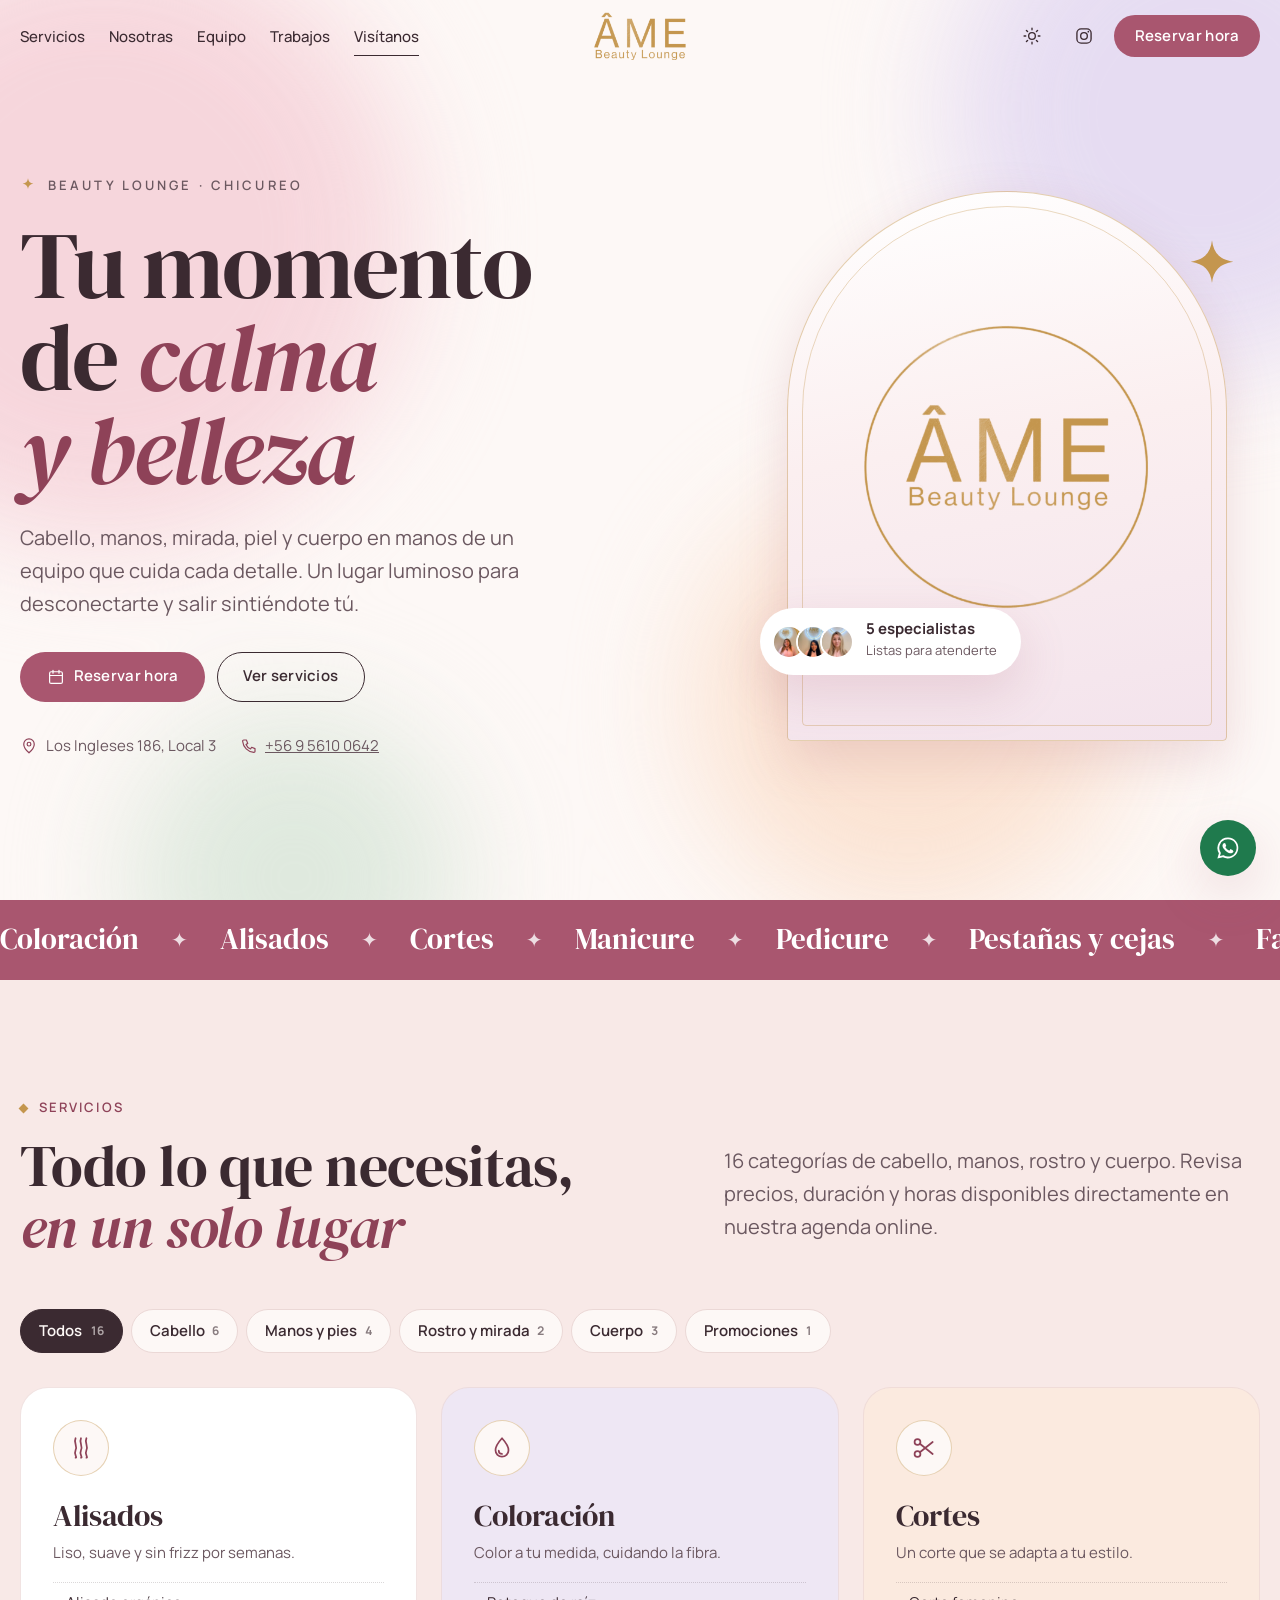
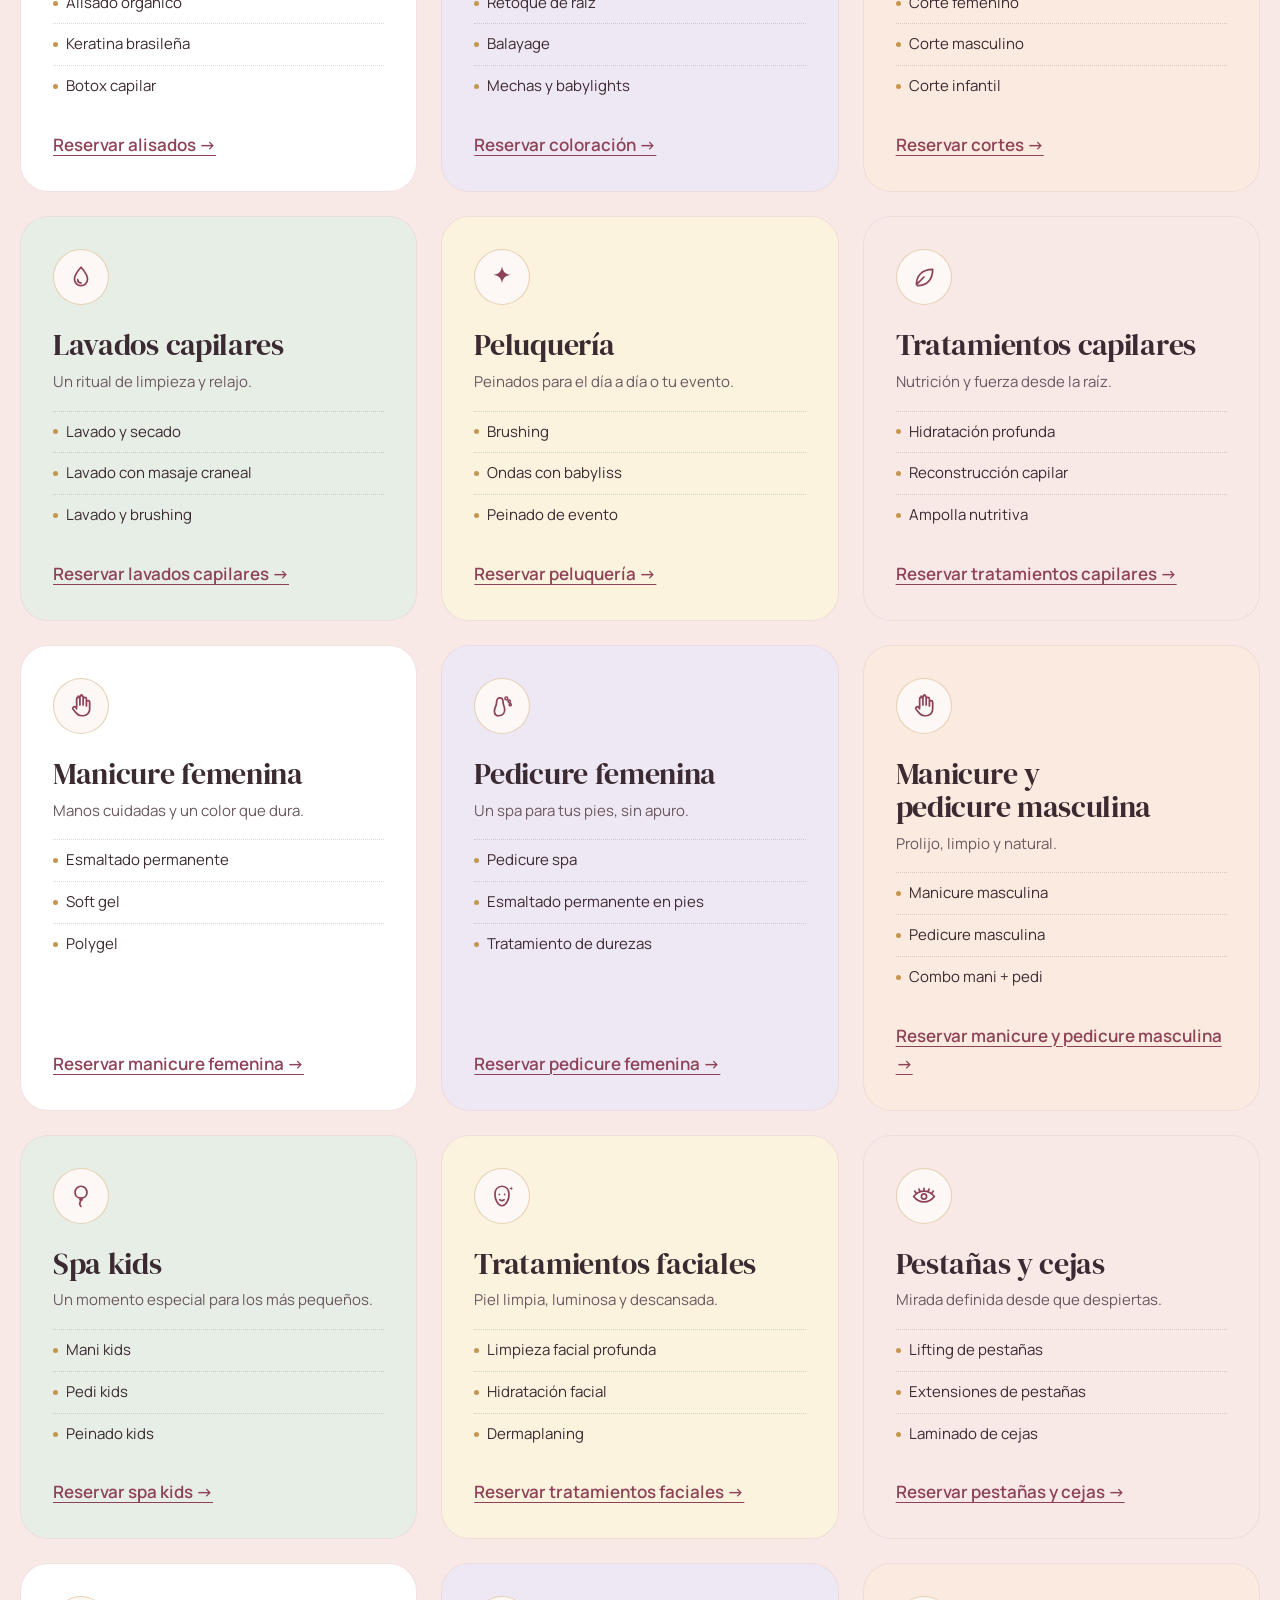
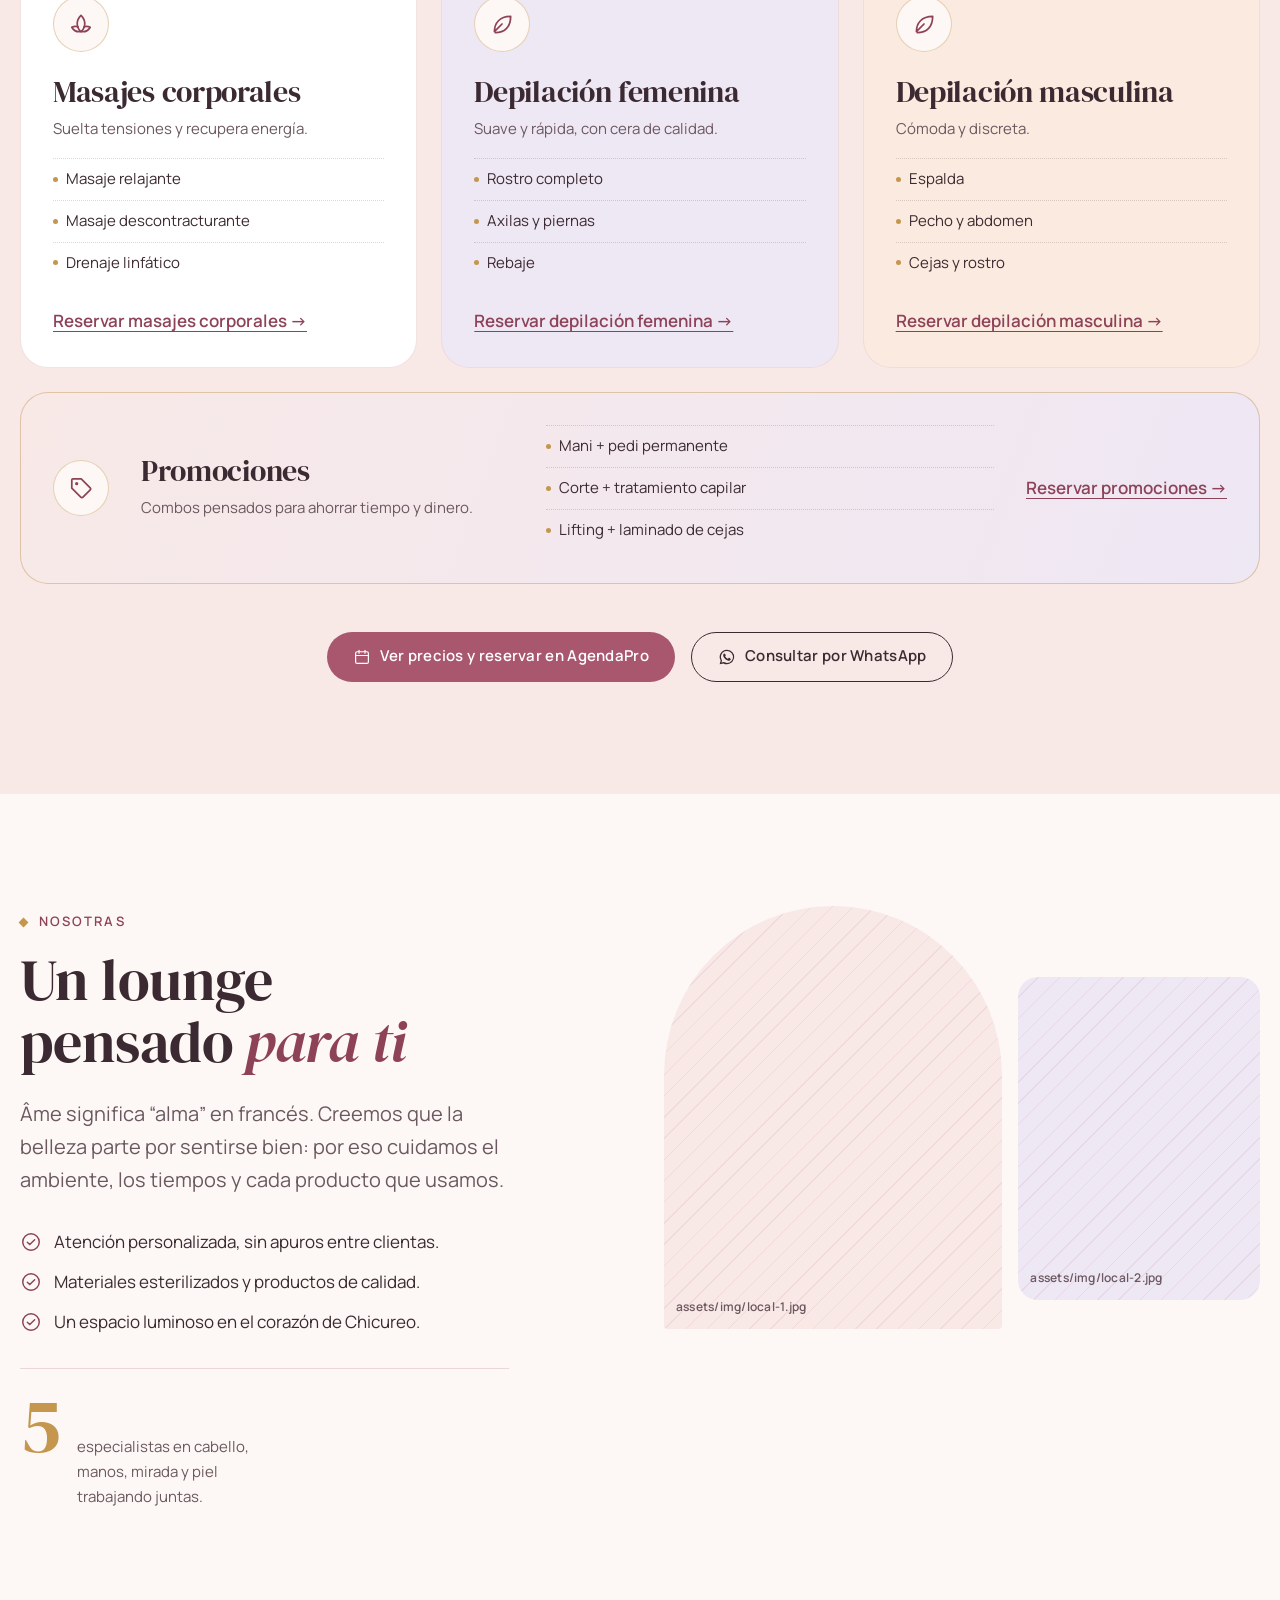
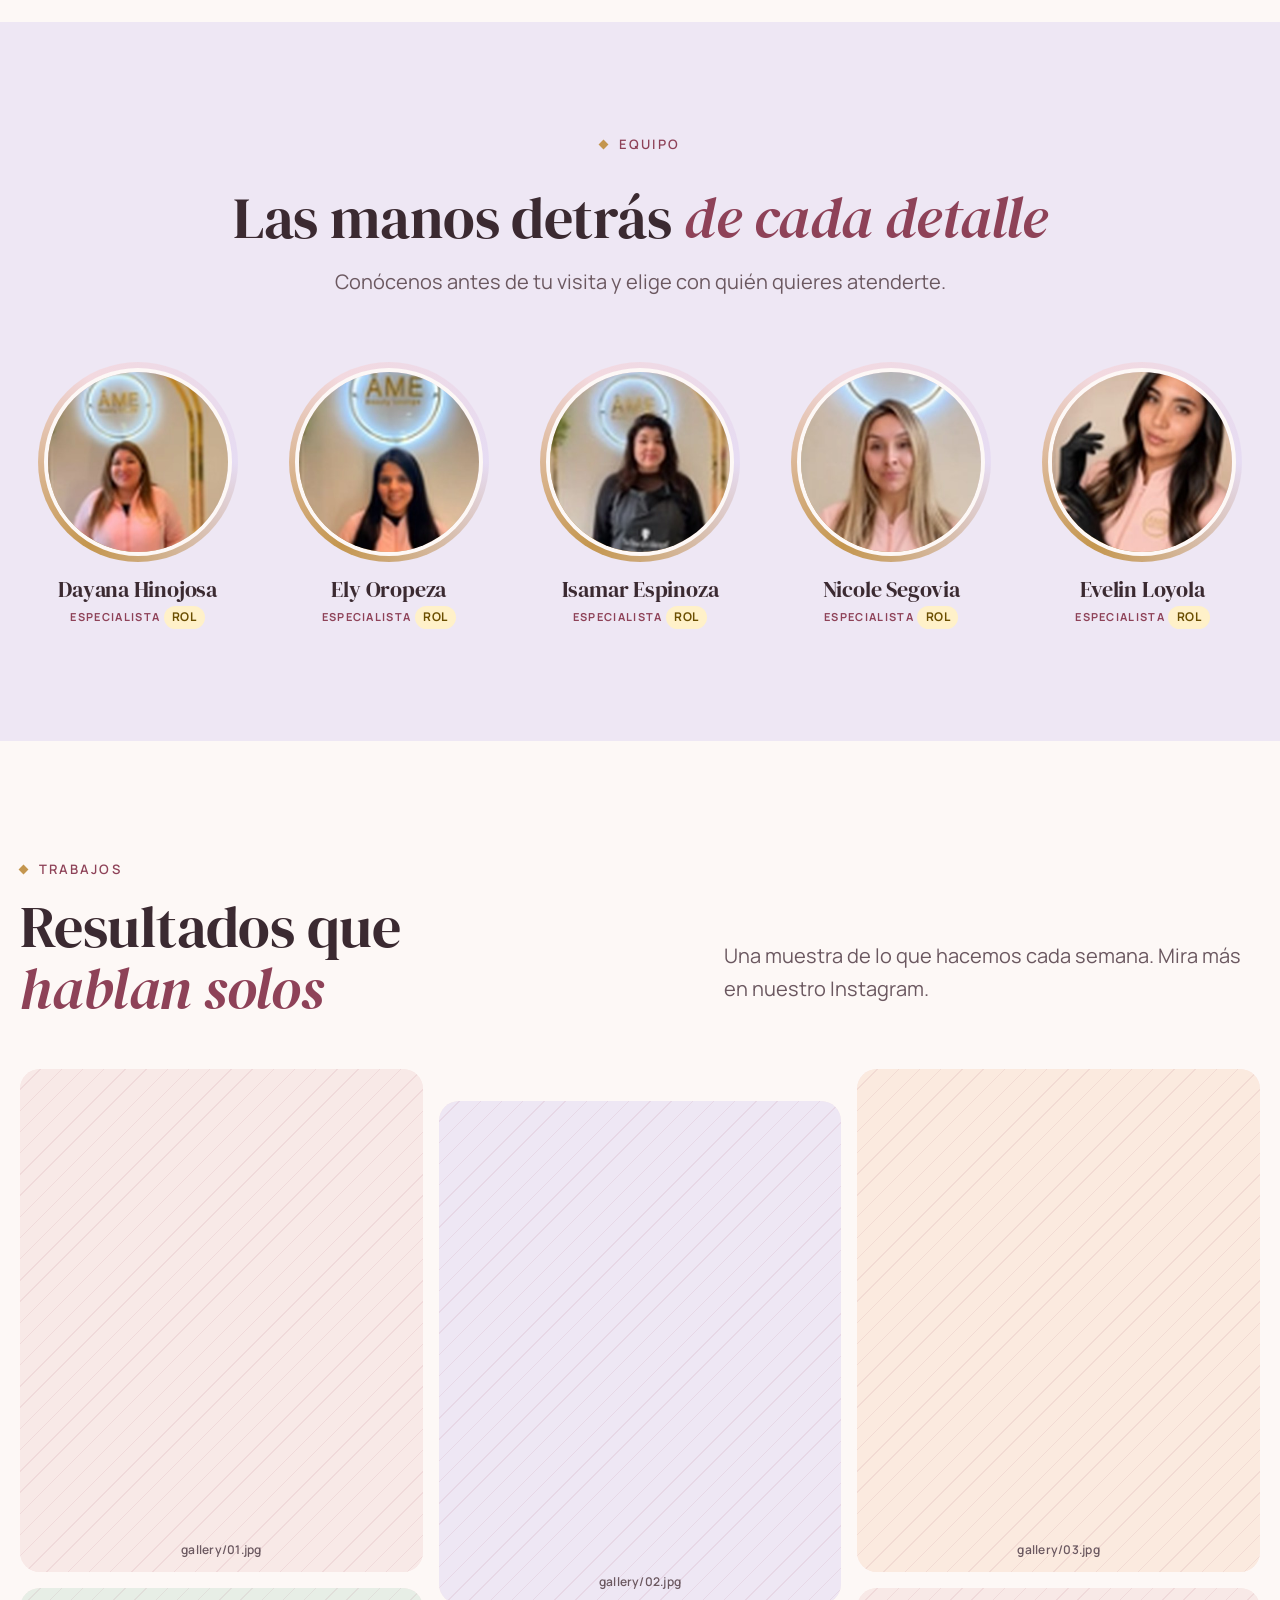
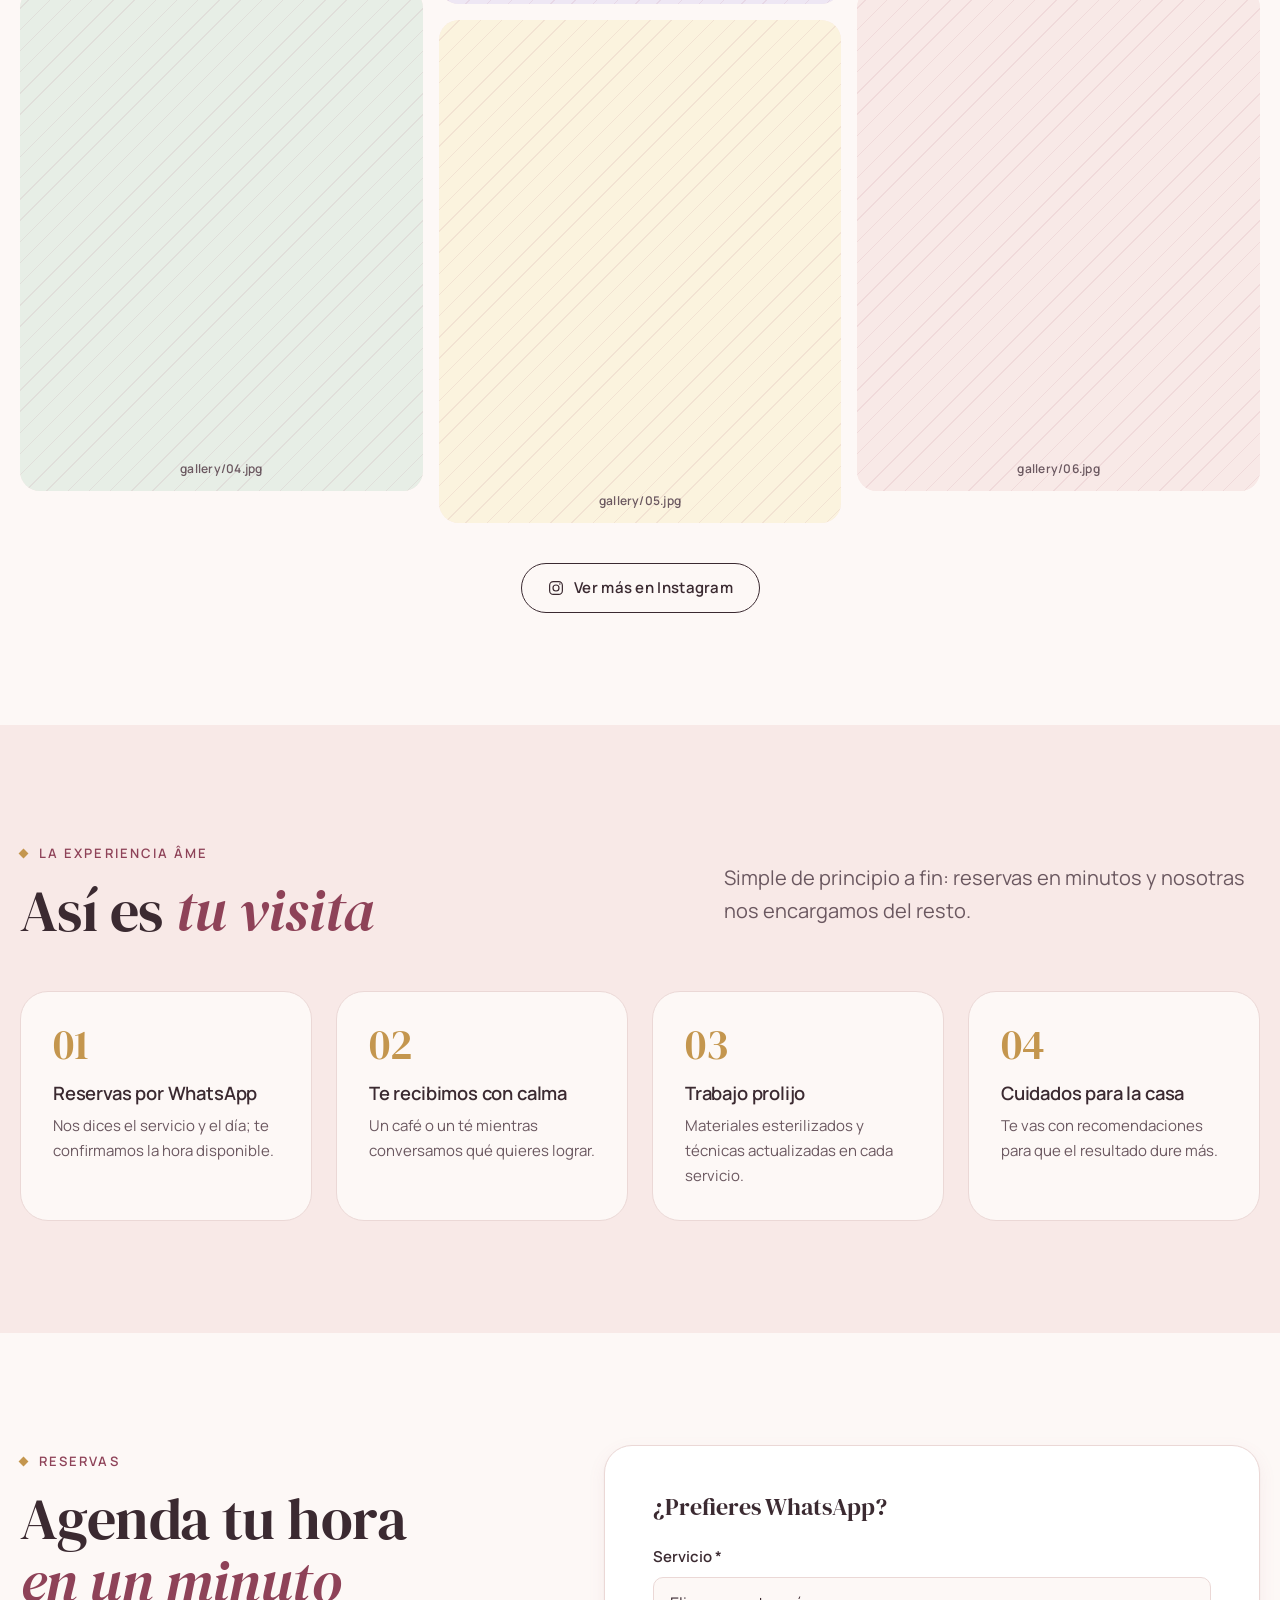
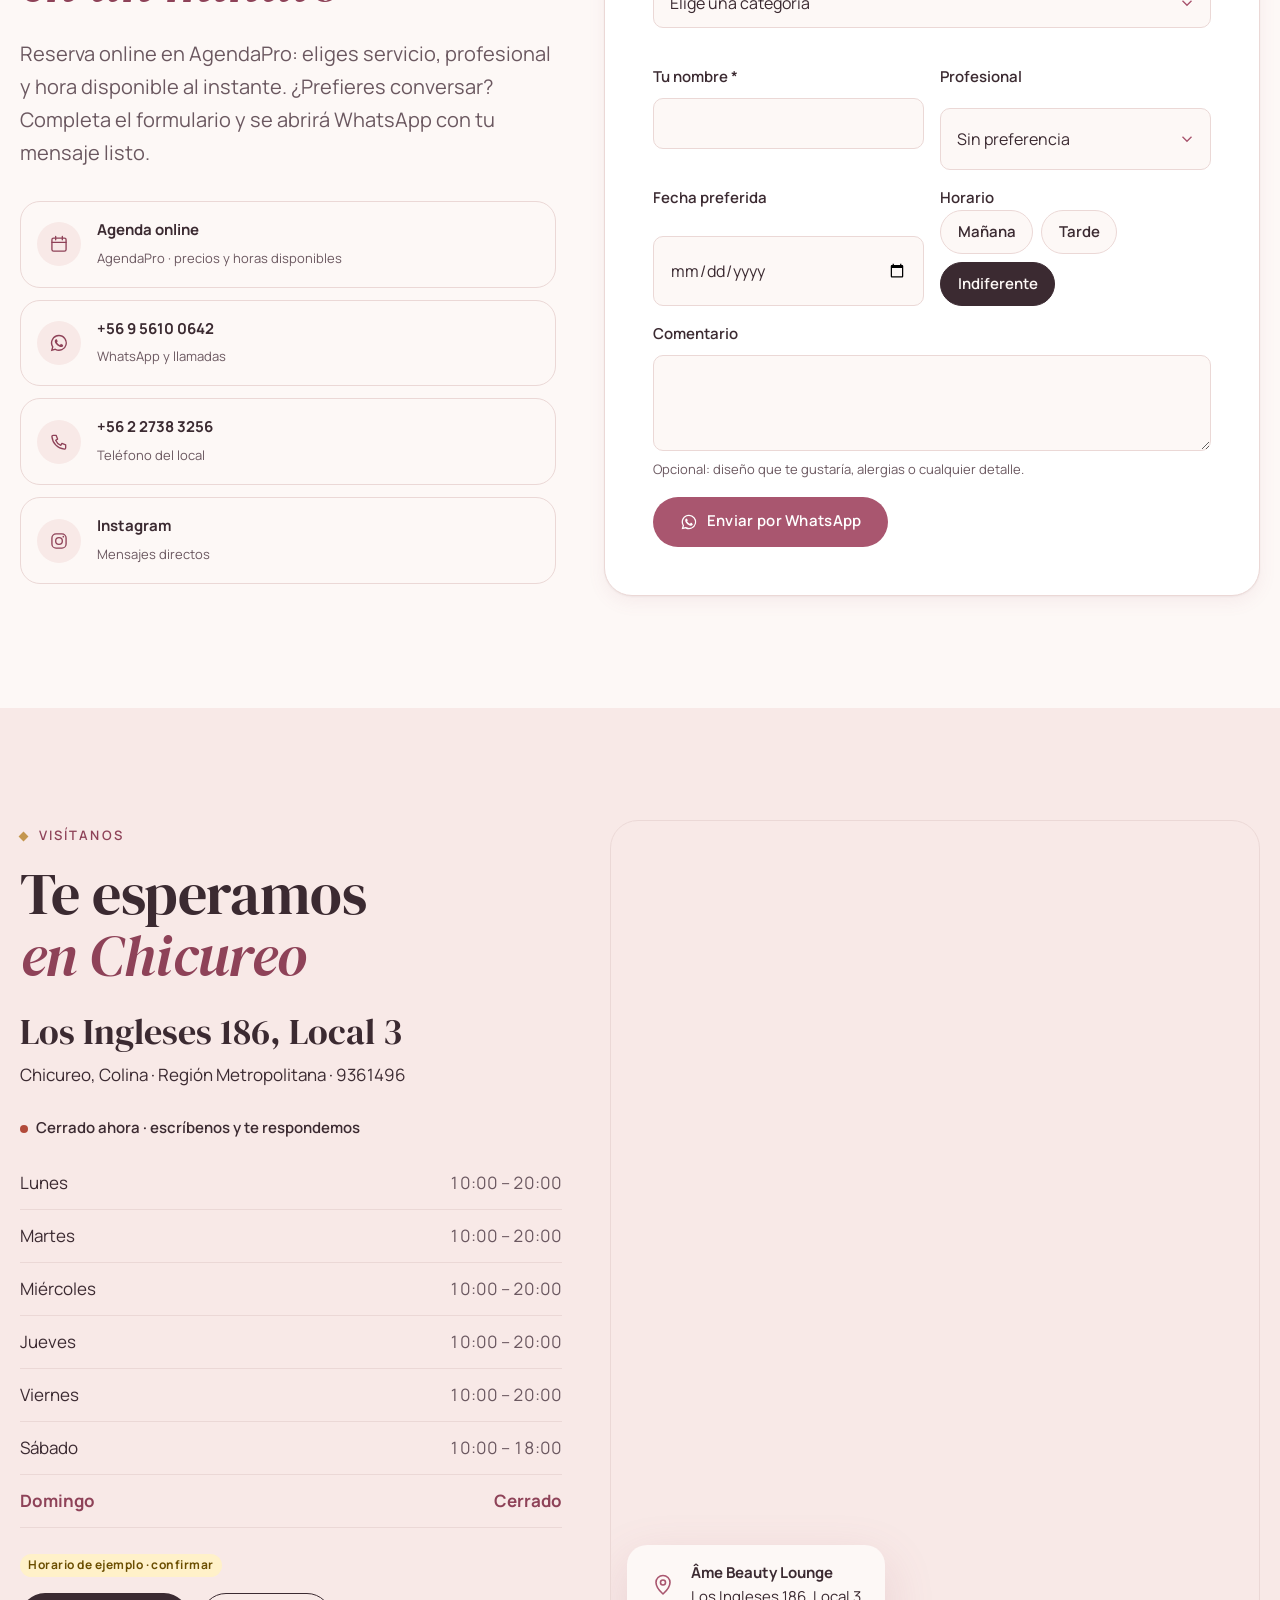
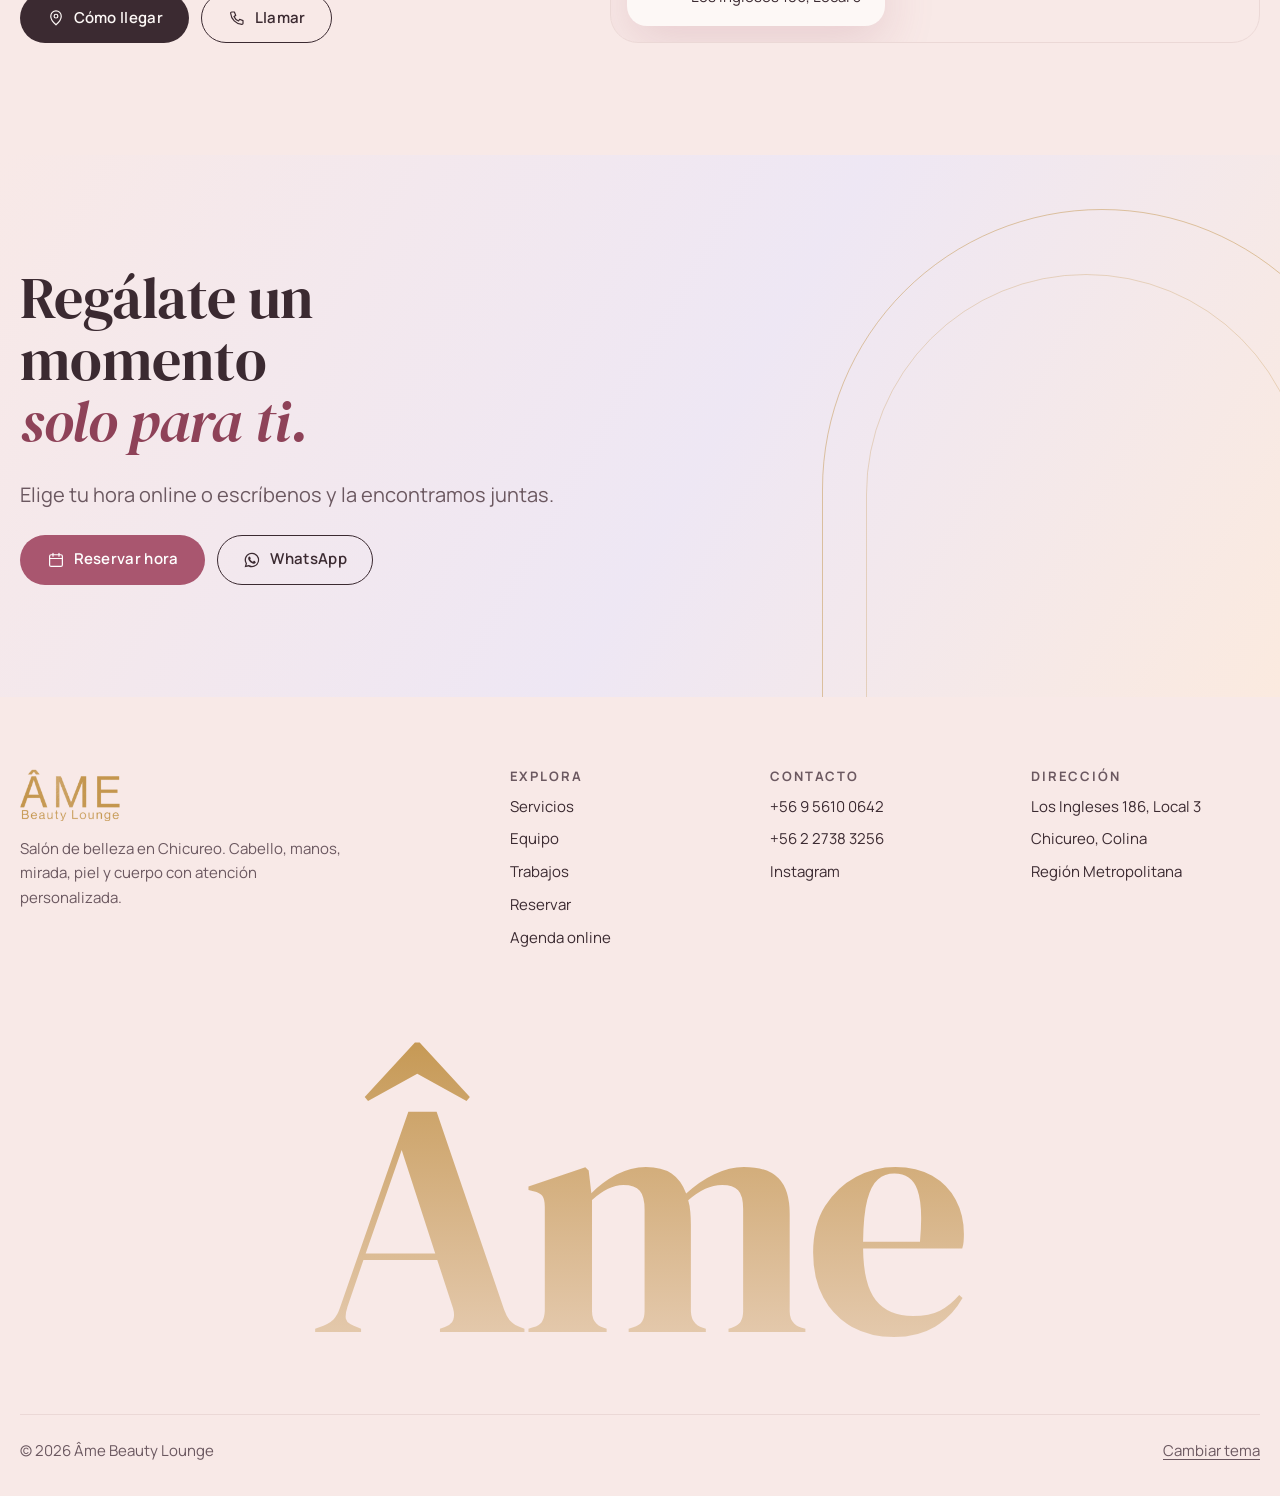
==== commit 7490de04: "Add 16 AgendaPro service categories, online booking links and Pages deploy - Services section now mi" ====
--- a/index.html
+++ b/index.html
@@ -4,7 +4,7 @@
   <meta charset="utf-8">
   <meta name="viewport" content="width=device-width, initial-scale=1, viewport-fit=cover">
   <title>Âme Beauty Lounge · Salón de belleza en Chicureo</title>
-  <meta name="description" content="Âme Beauty Lounge: salón de belleza en Chicureo, Colina. Manicure, pedicure, pestañas, cejas y faciales en un espacio tranquilo. Reserva por WhatsApp.">
+  <meta name="description" content="Âme Beauty Lounge: salón de belleza en Chicureo, Colina. Peluquería, coloración, manicure, pedicure, pestañas, cejas, faciales, masajes y depilación. Reserva online en AgendaPro.">
   <meta name="theme-color" content="#FDF8F6" media="(prefers-color-scheme: light)">
   <meta name="theme-color" content="#1E1719" media="(prefers-color-scheme: dark)">
   <meta property="og:type" content="website">
@@ -66,6 +66,13 @@
       <symbol id="i-menu" viewBox="0 0 24 24"><path fill="none" stroke="currentColor" stroke-width="1.6" stroke-linecap="round" d="M4 8h16M4 16h16"/></symbol>
       <symbol id="i-left" viewBox="0 0 24 24"><path fill="none" stroke="currentColor" stroke-width="1.6" stroke-linecap="round" stroke-linejoin="round" d="M15 5l-7 7 7 7"/></symbol>
       <symbol id="i-right" viewBox="0 0 24 24"><path fill="none" stroke="currentColor" stroke-width="1.6" stroke-linecap="round" stroke-linejoin="round" d="M9 5l7 7-7 7"/></symbol>
+      <symbol id="i-scissors" viewBox="0 0 24 24"><g fill="none" stroke="currentColor" stroke-width="1.6" stroke-linecap="round"><circle cx="6" cy="6.5" r="2.7"/><circle cx="6" cy="17.5" r="2.7"/><path d="M8.2 8.1 20 17.5M8.2 15.9 20 6.5"/></g></symbol>
+      <symbol id="i-drop" viewBox="0 0 24 24"><path fill="none" stroke="currentColor" stroke-width="1.6" stroke-linejoin="round" d="M12 3s6 6.6 6 11a6 6 0 0 1-12 0c0-4.4 6-11 6-11z"/><path fill="none" stroke="currentColor" stroke-width="1.6" stroke-linecap="round" d="M9 14.5a3 3 0 0 0 3 3"/></symbol>
+      <symbol id="i-wave" viewBox="0 0 24 24"><path fill="none" stroke="currentColor" stroke-width="1.6" stroke-linecap="round" d="M7 3c-2 4 2 7 0 11s2 7 0 7M12 3c-2 4 2 7 0 11s2 7 0 7M17 3c-2 4 2 7 0 11s2 7 0 7"/></symbol>
+      <symbol id="i-tag" viewBox="0 0 24 24"><path fill="none" stroke="currentColor" stroke-width="1.6" stroke-linejoin="round" d="M3.5 12.2V4.5a1 1 0 0 1 1-1h7.7l8.3 8.3a1.4 1.4 0 0 1 0 2l-6.7 6.7a1.4 1.4 0 0 1-2 0z"/><circle cx="8" cy="8" r="1.5" fill="currentColor"/></symbol>
+      <symbol id="i-kids" viewBox="0 0 24 24"><g fill="none" stroke="currentColor" stroke-width="1.6" stroke-linecap="round" stroke-linejoin="round"><path d="M12 3c3.3 0 5.5 2.6 5.5 5.6S15.3 14 12 14 6.5 11.6 6.5 8.6 8.7 3 12 3z"/><path d="M12 14l-1 1.5h2L12 14M12 15.5c0 2-2 2.5-1 4.5s1 1.5 1 1.5"/></g></symbol>
+      <symbol id="i-lotus" viewBox="0 0 24 24"><g fill="none" stroke="currentColor" stroke-width="1.6" stroke-linejoin="round"><path d="M12 19c-2.5-2-3.5-4.5-3.5-7.5S10 6 12 4c2 2 3.5 4.5 3.5 7.5S14.5 17 12 19z"/><path d="M12 19c-3 .5-6.5-.5-8.5-4 2-1 4.5-1 6.5 0M12 19c3 .5 6.5-.5 8.5-4-2-1-4.5-1-6.5 0"/></g></symbol>
+      <symbol id="i-ext" viewBox="0 0 24 24"><path fill="none" stroke="currentColor" stroke-width="1.6" stroke-linecap="round" stroke-linejoin="round" d="M14 4h6v6M20 4l-9 9M18 14v5a1 1 0 0 1-1 1H5a1 1 0 0 1-1-1V7a1 1 0 0 1 1-1h5"/></symbol>
     </defs>
   </svg>
 
@@ -90,7 +97,7 @@
           <svg class="theme-ico--moon" viewBox="0 0 24 24" fill="none" stroke="currentColor" stroke-width="1.6" stroke-linejoin="round" aria-hidden="true"><path d="M20 14.5A8 8 0 0 1 9.5 4a8 8 0 1 0 10.5 10.5z"/></svg>
         </button>
         <a class="icon-btn" data-ig href="https://www.instagram.com/" target="_blank" rel="noopener" aria-label="Instagram de Âme Beauty Lounge"><svg aria-hidden="true"><use href="#i-ig"/></svg></a>
-        <a class="btn btn--accent btn-book" href="#reservar">Reservar hora</a>
+        <a class="btn btn--accent btn-book" data-book href="https://ameblounge.site.agendapro.com/cl/sucursal/25770" target="_blank" rel="noopener">Reservar hora</a>
         <button class="icon-btn menu-btn" type="button" aria-label="Abrir menú" aria-expanded="false" aria-controls="mnav"><svg aria-hidden="true"><use href="#i-menu"/></svg></button>
       </div>
     </div>
@@ -111,7 +118,7 @@
       <li><a href="#visitanos">Visítanos</a></li>
     </ul>
     <div class="mnav__foot">
-      <a class="btn btn--accent" href="#reservar">Reservar hora</a>
+      <a class="btn btn--accent" data-book href="https://ameblounge.site.agendapro.com/cl/sucursal/25770" target="_blank" rel="noopener"><svg aria-hidden="true"><use href="#i-cal"/></svg>Reservar en AgendaPro</a>
       <a class="btn btn--ghost" data-wa href="https://wa.me/56956100642"><svg aria-hidden="true"><use href="#i-wa"/></svg>Escríbenos por WhatsApp</a>
       <button class="btn btn--ghost" type="button" data-theme-toggle>Cambiar a modo claro/oscuro</button>
     </div>
@@ -125,9 +132,9 @@
         <div>
           <p class="hero__kicker reveal"><svg aria-hidden="true"><use href="#i-sparkle"/></svg>Beauty Lounge · Chicureo</p>
           <h1 id="hero-title" class="reveal" data-delay="1">Tu momento de <em>calma y belleza</em></h1>
-          <p class="hero__lead reveal" data-delay="2">Manos, pestañas, cejas y piel en manos de un equipo que cuida cada detalle. Un lugar luminoso para desconectarte y salir sintiéndote tú.</p>
+          <p class="hero__lead reveal" data-delay="2">Cabello, manos, mirada, piel y cuerpo en manos de un equipo que cuida cada detalle. Un lugar luminoso para desconectarte y salir sintiéndote tú.</p>
           <div class="btn-row reveal" data-delay="3">
-            <a class="btn btn--accent" href="#reservar"><svg aria-hidden="true"><use href="#i-cal"/></svg>Reservar hora</a>
+            <a class="btn btn--accent" data-book href="https://ameblounge.site.agendapro.com/cl/sucursal/25770" target="_blank" rel="noopener"><svg aria-hidden="true"><use href="#i-cal"/></svg>Reservar hora</a>
             <a class="btn btn--ghost" href="#servicios">Ver servicios</a>
           </div>
           <div class="hero__meta reveal" data-delay="3">
@@ -157,8 +164,8 @@
     <!-- ============ Cinta de servicios ============ -->
     <div class="ribbon" aria-hidden="true">
       <div class="ribbon__track">
-        <span>Manicure</span><span>Pedicure</span><span>Pestañas</span><span>Cejas</span><span>Faciales</span><span>Nail art</span><span>Depilación</span>
-        <span>Manicure</span><span>Pedicure</span><span>Pestañas</span><span>Cejas</span><span>Faciales</span><span>Nail art</span><span>Depilación</span>
+        <span>Coloración</span><span>Alisados</span><span>Cortes</span><span>Manicure</span><span>Pedicure</span><span>Pestañas y cejas</span><span>Faciales</span><span>Masajes</span><span>Depilación</span><span>Spa kids</span>
+        <span>Coloración</span><span>Alisados</span><span>Cortes</span><span>Manicure</span><span>Pedicure</span><span>Pestañas y cejas</span><span>Faciales</span><span>Masajes</span><span>Depilación</span><span>Spa kids</span>
       </div>
     </div>
 
@@ -170,57 +177,136 @@
             <p class="eyebrow reveal">Servicios</p>
             <h2 class="h2 reveal" data-delay="1" id="svc-title">Todo lo que necesitas, <em>en un solo lugar</em></h2>
           </div>
-          <p class="lead reveal" data-delay="2">Cada servicio parte con una conversación: qué te gusta, qué necesitas y cuánto tiempo tienes. <span class="sample">Lista de ejemplo · reemplazar</span></p>
-        </div>
-
-        <div class="svc-cards">
-          <article class="svc-card reveal" data-tint="card">
+          <p class="lead reveal" data-delay="2">16 categorías de cabello, manos, rostro y cuerpo. Revisa precios, duración y horas disponibles directamente en nuestra agenda online.</p>
+        </div>
+
+        <div class="svc-filter reveal" role="tablist" aria-label="Filtrar servicios">
+            <button class="chip" type="button" role="tab" aria-selected="true" data-filter="all">Todos <span class="chip__n">16</span></button>
+            <button class="chip" type="button" role="tab" aria-selected="false" data-filter="cabello">Cabello <span class="chip__n">6</span></button>
+            <button class="chip" type="button" role="tab" aria-selected="false" data-filter="manos">Manos y pies <span class="chip__n">4</span></button>
+            <button class="chip" type="button" role="tab" aria-selected="false" data-filter="rostro">Rostro y mirada <span class="chip__n">2</span></button>
+            <button class="chip" type="button" role="tab" aria-selected="false" data-filter="cuerpo">Cuerpo <span class="chip__n">3</span></button>
+            <button class="chip" type="button" role="tab" aria-selected="false" data-filter="promo">Promociones <span class="chip__n">1</span></button>
+        </div>
+
+        <div class="svc-cards" id="svcCards" aria-live="polite">
+          <article class="svc-card reveal" data-delay="0" data-group="cabello" data-tint="card">
+            <span class="svc-card__ico" aria-hidden="true"><svg><use href="#i-wave"/></svg></span>
+            <h3>Alisados</h3>
+            <p>Liso, suave y sin frizz por semanas.</p>
+            <ul><li>Alisado orgánico</li><li>Keratina brasileña</li><li>Botox capilar</li></ul>
+            <a class="link" data-book href="https://ameblounge.site.agendapro.com/cl/sucursal/25770" target="_blank" rel="noopener">Reservar alisados →</a>
+          </article>
+          <article class="svc-card reveal" data-delay="1" data-group="cabello" data-tint="lilac">
+            <span class="svc-card__ico" aria-hidden="true"><svg><use href="#i-drop"/></svg></span>
+            <h3>Coloración</h3>
+            <p>Color a tu medida, cuidando la fibra.</p>
+            <ul><li>Retoque de raíz</li><li>Balayage</li><li>Mechas y babylights</li></ul>
+            <a class="link" data-book href="https://ameblounge.site.agendapro.com/cl/sucursal/25770" target="_blank" rel="noopener">Reservar coloración →</a>
+          </article>
+          <article class="svc-card reveal" data-delay="2" data-group="cabello" data-tint="peach">
+            <span class="svc-card__ico" aria-hidden="true"><svg><use href="#i-scissors"/></svg></span>
+            <h3>Cortes</h3>
+            <p>Un corte que se adapta a tu estilo.</p>
+            <ul><li>Corte femenino</li><li>Corte masculino</li><li>Corte infantil</li></ul>
+            <a class="link" data-book href="https://ameblounge.site.agendapro.com/cl/sucursal/25770" target="_blank" rel="noopener">Reservar cortes →</a>
+          </article>
+          <article class="svc-card reveal" data-delay="0" data-group="cabello" data-tint="sage">
+            <span class="svc-card__ico" aria-hidden="true"><svg><use href="#i-drop"/></svg></span>
+            <h3>Lavados capilares</h3>
+            <p>Un ritual de limpieza y relajo.</p>
+            <ul><li>Lavado y secado</li><li>Lavado con masaje craneal</li><li>Lavado y brushing</li></ul>
+            <a class="link" data-book href="https://ameblounge.site.agendapro.com/cl/sucursal/25770" target="_blank" rel="noopener">Reservar lavados capilares →</a>
+          </article>
+          <article class="svc-card reveal" data-delay="1" data-group="cabello" data-tint="butter">
+            <span class="svc-card__ico" aria-hidden="true"><svg><use href="#i-sparkle"/></svg></span>
+            <h3>Peluquería</h3>
+            <p>Peinados para el día a día o tu evento.</p>
+            <ul><li>Brushing</li><li>Ondas con babyliss</li><li>Peinado de evento</li></ul>
+            <a class="link" data-book href="https://ameblounge.site.agendapro.com/cl/sucursal/25770" target="_blank" rel="noopener">Reservar peluquería →</a>
+          </article>
+          <article class="svc-card reveal" data-delay="2" data-group="cabello" data-tint="blush">
+            <span class="svc-card__ico" aria-hidden="true"><svg><use href="#i-leaf"/></svg></span>
+            <h3>Tratamientos capilares</h3>
+            <p>Nutrición y fuerza desde la raíz.</p>
+            <ul><li>Hidratación profunda</li><li>Reconstrucción capilar</li><li>Ampolla nutritiva</li></ul>
+            <a class="link" data-book href="https://ameblounge.site.agendapro.com/cl/sucursal/25770" target="_blank" rel="noopener">Reservar tratamientos capilares →</a>
+          </article>
+          <article class="svc-card reveal" data-delay="0" data-group="manos" data-tint="card">
             <span class="svc-card__ico" aria-hidden="true"><svg><use href="#i-hand"/></svg></span>
-            <h3>Manicure</h3>
+            <h3>Manicure femenina</h3>
             <p>Manos cuidadas y un color que dura.</p>
-            <ul><li>Esmaltado permanente</li><li>Soft gel y polygel</li><li>Nail art</li></ul>
-            <a class="link" href="#reservar" data-service="Manicure">Reservar manicure →</a>
-          </article>
-          <article class="svc-card reveal" data-delay="1" data-tint="lilac">
+            <ul><li>Esmaltado permanente</li><li>Soft gel</li><li>Polygel</li></ul>
+            <a class="link" data-book href="https://ameblounge.site.agendapro.com/cl/sucursal/25770" target="_blank" rel="noopener">Reservar manicure femenina →</a>
+          </article>
+          <article class="svc-card reveal" data-delay="1" data-group="manos" data-tint="lilac">
+            <span class="svc-card__ico" aria-hidden="true"><svg><use href="#i-foot"/></svg></span>
+            <h3>Pedicure femenina</h3>
+            <p>Un spa para tus pies, sin apuro.</p>
+            <ul><li>Pedicure spa</li><li>Esmaltado permanente en pies</li><li>Tratamiento de durezas</li></ul>
+            <a class="link" data-book href="https://ameblounge.site.agendapro.com/cl/sucursal/25770" target="_blank" rel="noopener">Reservar pedicure femenina →</a>
+          </article>
+          <article class="svc-card reveal" data-delay="2" data-group="manos" data-tint="peach">
+            <span class="svc-card__ico" aria-hidden="true"><svg><use href="#i-hand"/></svg></span>
+            <h3>Manicure y pedicure masculina</h3>
+            <p>Prolijo, limpio y natural.</p>
+            <ul><li>Manicure masculina</li><li>Pedicure masculina</li><li>Combo mani + pedi</li></ul>
+            <a class="link" data-book href="https://ameblounge.site.agendapro.com/cl/sucursal/25770" target="_blank" rel="noopener">Reservar manicure y pedicure masculina →</a>
+          </article>
+          <article class="svc-card reveal" data-delay="0" data-group="manos" data-tint="sage">
+            <span class="svc-card__ico" aria-hidden="true"><svg><use href="#i-kids"/></svg></span>
+            <h3>Spa kids</h3>
+            <p>Un momento especial para los más pequeños.</p>
+            <ul><li>Mani kids</li><li>Pedi kids</li><li>Peinado kids</li></ul>
+            <a class="link" data-book href="https://ameblounge.site.agendapro.com/cl/sucursal/25770" target="_blank" rel="noopener">Reservar spa kids →</a>
+          </article>
+          <article class="svc-card reveal" data-delay="1" data-group="rostro" data-tint="butter">
+            <span class="svc-card__ico" aria-hidden="true"><svg><use href="#i-face"/></svg></span>
+            <h3>Tratamientos faciales</h3>
+            <p>Piel limpia, luminosa y descansada.</p>
+            <ul><li>Limpieza facial profunda</li><li>Hidratación facial</li><li>Dermaplaning</li></ul>
+            <a class="link" data-book href="https://ameblounge.site.agendapro.com/cl/sucursal/25770" target="_blank" rel="noopener">Reservar tratamientos faciales →</a>
+          </article>
+          <article class="svc-card reveal" data-delay="2" data-group="rostro" data-tint="blush">
             <span class="svc-card__ico" aria-hidden="true"><svg><use href="#i-lash"/></svg></span>
-            <h3>Pestañas</h3>
-            <p>Mirada abierta desde que despiertas.</p>
-            <ul><li>Lifting de pestañas</li><li>Extensiones clásicas</li><li>Volumen ruso</li></ul>
-            <a class="link" href="#reservar" data-service="Pestañas">Reservar pestañas →</a>
-          </article>
-          <article class="svc-card reveal" data-delay="2" data-tint="peach">
-            <span class="svc-card__ico" aria-hidden="true"><svg><use href="#i-brow"/></svg></span>
-            <h3>Cejas</h3>
-            <p>Diseño a la medida de tu rostro.</p>
-            <ul><li>Perfilado</li><li>Laminado</li><li>Henna</li></ul>
-            <a class="link" href="#reservar" data-service="Cejas">Reservar cejas →</a>
-          </article>
-          <article class="svc-card reveal" data-tint="sage">
-            <span class="svc-card__ico" aria-hidden="true"><svg><use href="#i-face"/></svg></span>
-            <h3>Faciales</h3>
-            <p>Piel limpia, luminosa y descansada.</p>
-            <ul><li>Limpieza facial profunda</li><li>Hidratación</li><li>Dermaplaning</li></ul>
-            <a class="link" href="#reservar" data-service="Faciales">Reservar facial →</a>
-          </article>
-          <article class="svc-card reveal" data-delay="1" data-tint="butter">
-            <span class="svc-card__ico" aria-hidden="true"><svg><use href="#i-foot"/></svg></span>
-            <h3>Pedicure</h3>
-            <p>Un spa para tus pies, sin apuro.</p>
-            <ul><li>Pedicure spa</li><li>Esmaltado permanente</li><li>Tratamiento de durezas</li></ul>
-            <a class="link" href="#reservar" data-service="Pedicure">Reservar pedicure →</a>
-          </article>
-          <article class="svc-card reveal" data-delay="2" data-tint="blush">
+            <h3>Pestañas y cejas</h3>
+            <p>Mirada definida desde que despiertas.</p>
+            <ul><li>Lifting de pestañas</li><li>Extensiones de pestañas</li><li>Laminado de cejas</li></ul>
+            <a class="link" data-book href="https://ameblounge.site.agendapro.com/cl/sucursal/25770" target="_blank" rel="noopener">Reservar pestañas y cejas →</a>
+          </article>
+          <article class="svc-card reveal" data-delay="0" data-group="cuerpo" data-tint="card">
+            <span class="svc-card__ico" aria-hidden="true"><svg><use href="#i-lotus"/></svg></span>
+            <h3>Masajes corporales</h3>
+            <p>Suelta tensiones y recupera energía.</p>
+            <ul><li>Masaje relajante</li><li>Masaje descontracturante</li><li>Drenaje linfático</li></ul>
+            <a class="link" data-book href="https://ameblounge.site.agendapro.com/cl/sucursal/25770" target="_blank" rel="noopener">Reservar masajes corporales →</a>
+          </article>
+          <article class="svc-card reveal" data-delay="1" data-group="cuerpo" data-tint="lilac">
             <span class="svc-card__ico" aria-hidden="true"><svg><use href="#i-leaf"/></svg></span>
-            <h3>Depilación</h3>
-            <p>Suave y rápida, con productos amables.</p>
-            <ul><li>Cera rostro</li><li>Cera cuerpo</li><li>Zonas combinadas</li></ul>
-            <a class="link" href="#reservar" data-service="Depilación">Reservar depilación →</a>
+            <h3>Depilación femenina</h3>
+            <p>Suave y rápida, con cera de calidad.</p>
+            <ul><li>Rostro completo</li><li>Axilas y piernas</li><li>Rebaje</li></ul>
+            <a class="link" data-book href="https://ameblounge.site.agendapro.com/cl/sucursal/25770" target="_blank" rel="noopener">Reservar depilación femenina →</a>
+          </article>
+          <article class="svc-card reveal" data-delay="2" data-group="cuerpo" data-tint="peach">
+            <span class="svc-card__ico" aria-hidden="true"><svg><use href="#i-leaf"/></svg></span>
+            <h3>Depilación masculina</h3>
+            <p>Cómoda y discreta.</p>
+            <ul><li>Espalda</li><li>Pecho y abdomen</li><li>Cejas y rostro</li></ul>
+            <a class="link" data-book href="https://ameblounge.site.agendapro.com/cl/sucursal/25770" target="_blank" rel="noopener">Reservar depilación masculina →</a>
+          </article>
+          <article class="svc-card reveal" data-delay="0" data-group="promo" data-tint="sage">
+            <span class="svc-card__ico" aria-hidden="true"><svg><use href="#i-tag"/></svg></span>
+            <h3>Promociones</h3>
+            <p>Combos pensados para ahorrar tiempo y dinero.</p>
+            <ul><li>Mani + pedi permanente</li><li>Corte + tratamiento capilar</li><li>Lifting + laminado de cejas</li></ul>
+            <a class="link" data-book href="https://ameblounge.site.agendapro.com/cl/sucursal/25770" target="_blank" rel="noopener">Reservar promociones →</a>
           </article>
         </div>
 
         <div class="section-foot">
-          <p class="muted" style="margin:0">¿No ves lo que buscas? Pregúntanos.</p>
-          <a class="btn btn--ghost" data-wa href="https://wa.me/56956100642"><svg aria-hidden="true"><use href="#i-wa"/></svg>Consultar por WhatsApp</a>
+          <a class="btn btn--accent" data-book href="https://ameblounge.site.agendapro.com/cl/sucursal/25770" target="_blank" rel="noopener"><svg aria-hidden="true"><use href="#i-cal"/></svg>Ver precios y reservar en AgendaPro</a>
+          <a class="btn btn--ghost" data-wa href="https://wa.me/56956100642" target="_blank" rel="noopener"><svg aria-hidden="true"><use href="#i-wa"/></svg>Consultar por WhatsApp</a>
         </div>
       </div>
     </section>
@@ -239,7 +325,7 @@
           </ul>
           <div class="stat reveal" data-delay="3">
             <span class="stat__num">5</span>
-            <p>especialistas en manos, mirada y piel trabajando juntas.</p>
+            <p>especialistas en cabello, manos, mirada y piel trabajando juntas.</p>
           </div>
         </div>
         <div class="about__media">
@@ -331,8 +417,9 @@
         <div>
           <p class="eyebrow reveal">Reservas</p>
           <h2 class="h2 reveal" data-delay="1" id="book-title">Agenda tu hora <em>en un minuto</em></h2>
-          <p class="lead reveal" data-delay="2" style="margin-top:var(--sp-5)">Completa el formulario y se abrirá WhatsApp con tu mensaje listo para enviar. Te respondemos para confirmar.</p>
+          <p class="lead reveal" data-delay="2" style="margin-top:var(--sp-5)">Reserva online en AgendaPro: eliges servicio, profesional y hora disponible al instante. ¿Prefieres conversar? Completa el formulario y se abrirá WhatsApp con tu mensaje listo.</p>
           <ul class="contact-list reveal" data-delay="3">
+            <li><a data-book href="https://ameblounge.site.agendapro.com/cl/sucursal/25770" target="_blank" rel="noopener"><span class="ico"><svg aria-hidden="true"><use href="#i-cal"/></svg></span><span><b>Agenda online</b><small>AgendaPro · precios y horas disponibles</small></span></a></li>
             <li><a data-wa href="https://wa.me/56956100642" target="_blank" rel="noopener"><span class="ico"><svg aria-hidden="true"><use href="#i-wa"/></svg></span><span><b>+56 9 5610 0642</b><small>WhatsApp y llamadas</small></span></a></li>
             <li><a href="tel:+56227383256"><span class="ico"><svg aria-hidden="true"><use href="#i-phone"/></svg></span><span><b>+56 2 2738 3256</b><small>Teléfono del local</small></span></a></li>
             <li><a data-ig href="https://www.instagram.com/" target="_blank" rel="noopener"><span class="ico"><svg aria-hidden="true"><use href="#i-ig"/></svg></span><span><b>Instagram</b><small>Mensajes directos</small></span></a></li>
@@ -340,19 +427,31 @@
         </div>
 
         <div class="book__card reveal" data-delay="1">
+          <p class="book__title">¿Prefieres WhatsApp?</p>
           <form class="form" id="bookForm" novalidate>
-            <fieldset class="field">
-              <legend>Servicio *</legend>
-              <div class="pills" id="svcPills">
-                <label><input type="radio" name="servicio" value="Manicure" required><span>Manicure</span></label>
-                <label><input type="radio" name="servicio" value="Pedicure"><span>Pedicure</span></label>
-                <label><input type="radio" name="servicio" value="Pestañas"><span>Pestañas</span></label>
-                <label><input type="radio" name="servicio" value="Cejas"><span>Cejas</span></label>
-                <label><input type="radio" name="servicio" value="Faciales"><span>Faciales</span></label>
-                <label><input type="radio" name="servicio" value="Depilación"><span>Depilación</span></label>
-              </div>
+            <div class="field">
+              <label for="f-svc">Servicio *</label>
+              <select class="input" id="f-svc" name="servicio" required aria-describedby="err-servicio">
+                <option value="">Elige una categoría</option>
+                  <option>Alisados</option>
+                  <option>Coloración</option>
+                  <option>Cortes</option>
+                  <option>Lavados capilares</option>
+                  <option>Peluquería</option>
+                  <option>Tratamientos capilares</option>
+                  <option>Manicure femenina</option>
+                  <option>Pedicure femenina</option>
+                  <option>Manicure y pedicure masculina</option>
+                  <option>Spa kids</option>
+                  <option>Tratamientos faciales</option>
+                  <option>Pestañas y cejas</option>
+                  <option>Masajes corporales</option>
+                  <option>Depilación femenina</option>
+                  <option>Depilación masculina</option>
+                  <option>Promociones</option>
+              </select>
               <span class="err" id="err-servicio" role="alert"></span>
-            </fieldset>
+            </div>
             <div class="grid-2">
               <div class="field">
                 <label for="f-nombre">Tu nombre *</label>
@@ -428,9 +527,9 @@
     <section class="cta-band" aria-labelledby="cta-title">
       <div class="container">
         <h2 class="reveal" id="cta-title">Regálate un momento <em>solo para ti.</em></h2>
-        <p class="reveal" data-delay="1">Escríbenos y encontramos la hora que te acomode.</p>
+        <p class="reveal" data-delay="1">Elige tu hora online o escríbenos y la encontramos juntas.</p>
         <div class="btn-row reveal" data-delay="2">
-          <a class="btn btn--accent" href="#reservar"><svg aria-hidden="true"><use href="#i-cal"/></svg>Reservar hora</a>
+          <a class="btn btn--accent" data-book href="https://ameblounge.site.agendapro.com/cl/sucursal/25770" target="_blank" rel="noopener"><svg aria-hidden="true"><use href="#i-cal"/></svg>Reservar hora</a>
           <a class="btn btn--ghost" data-wa href="https://wa.me/56956100642" target="_blank" rel="noopener"><svg aria-hidden="true"><use href="#i-wa"/></svg>WhatsApp</a>
         </div>
       </div>
@@ -443,11 +542,11 @@
       <div class="footer__grid">
         <div>
           <span class="brand"><img src="assets/img/logo-wordmark.png" alt="Âme Beauty Lounge" width="679" height="352" loading="lazy"></span>
-          <p class="muted" style="margin-top:var(--sp-4);max-width:36ch">Salón de belleza en Chicureo. Manos, mirada y piel con atención personalizada.</p>
+          <p class="muted" style="margin-top:var(--sp-4);max-width:36ch">Salón de belleza en Chicureo. Cabello, manos, mirada, piel y cuerpo con atención personalizada.</p>
         </div>
         <div>
           <h3>Explora</h3>
-          <ul><li><a href="#servicios">Servicios</a></li><li><a href="#equipo">Equipo</a></li><li><a href="#trabajos">Trabajos</a></li><li><a href="#reservar">Reservar</a></li></ul>
+          <ul><li><a href="#servicios">Servicios</a></li><li><a href="#equipo">Equipo</a></li><li><a href="#trabajos">Trabajos</a></li><li><a href="#reservar">Reservar</a></li><li><a data-book href="https://ameblounge.site.agendapro.com/cl/sucursal/25770" target="_blank" rel="noopener">Agenda online</a></li></ul>
         </div>
         <div>
           <h3>Contacto</h3>
@@ -468,7 +567,7 @@
 
   <!-- ============ Capas fijas ============ -->
   <div class="mbar">
-    <a class="btn btn--accent" href="#reservar"><svg aria-hidden="true"><use href="#i-cal"/></svg>Reservar hora</a>
+    <a class="btn btn--accent" data-book href="https://ameblounge.site.agendapro.com/cl/sucursal/25770" target="_blank" rel="noopener"><svg aria-hidden="true"><use href="#i-cal"/></svg>Reservar hora</a>
     <a class="btn btn--wa" data-wa href="https://wa.me/56956100642" target="_blank" rel="noopener" aria-label="Escribir por WhatsApp"><svg aria-hidden="true"><use href="#i-wa"/></svg></a>
   </div>
   <a class="fab" data-wa href="https://wa.me/56956100642" target="_blank" rel="noopener" aria-label="Escribir por WhatsApp"><svg aria-hidden="true"><use href="#i-wa"/></svg></a>
--- a/src/styles.css
+++ b/src/styles.css
@@ -152,6 +152,7 @@
 .btn--wa:hover{--_bg:#17633E}
 .btn svg{width:18px;height:18px;flex:none}
 .btn-row{display:flex;flex-wrap:wrap;gap:var(--sp-3)}
+@media (max-width:479px){ .btn{white-space:normal;text-align:center;padding-block:.6em} }
 
 .link{display:inline-flex;align-items:center;gap:.4em;font-weight:600;color:var(--c-accent-ink);
   text-decoration:underline;text-underline-offset:.25em;text-decoration-thickness:1px}
@@ -314,12 +315,52 @@
 .svc-card li{display:flex;align-items:center;gap:var(--sp-2);padding:var(--sp-2) 0;border-top:1px dotted color-mix(in srgb, var(--c-ink) 18%, transparent)}
 .svc-card li::before{content:"";width:5px;height:5px;border-radius:50%;background:var(--c-gold);flex:none}
 .svc-card .link{margin-top:auto;align-self:flex-start}
+/* Móvil: tarjetas compactas (ícono + título en fila, subservicios en línea) */
+@media (max-width:699px){
+  .svc-cards{gap:var(--sp-3)}
+  .svc-card{display:grid;grid-template-columns:44px 1fr;column-gap:var(--sp-4);padding:var(--sp-5);border-radius:var(--radius-m)}
+  .svc-card__ico{width:44px;height:44px;margin:0;grid-row:span 2}
+  .svc-card__ico svg{width:20px;height:20px}
+  .svc-card h3{font-size:1.35rem;margin:0;align-self:end}
+  .svc-card > p{margin:0;font-size:var(--fs-xs)}
+  .svc-card ul{grid-column:1 / -1;display:flex;flex-wrap:wrap;gap:var(--sp-1) var(--sp-3);margin:var(--sp-4) 0 var(--sp-3)}
+  .svc-card li{border:0;padding:0}
+  .svc-card .link{grid-column:1 / -1;font-size:var(--fs-sm)}
+}
+/* Promociones: tarjeta destacada a todo el ancho */
+@media (min-width:700px){
+  .svc-card[data-group="promo"]{grid-column:1 / -1;display:grid;column-gap:var(--sp-6);row-gap:var(--sp-2);align-items:center;
+    grid-template-columns:auto minmax(0,1fr) minmax(0,1.2fr) auto;
+    grid-template-areas:"ico title list link" "ico desc list link";
+    background:linear-gradient(110deg, var(--c-blush), var(--c-lilac));border-color:color-mix(in srgb, var(--c-gold) 45%, transparent)}
+  .svc-card[data-group="promo"] .svc-card__ico{grid-area:ico;margin:0}
+  .svc-card[data-group="promo"] h3{grid-area:title;margin:0;align-self:end}
+  .svc-card[data-group="promo"] > p{grid-area:desc;margin:0;align-self:start}
+  .svc-card[data-group="promo"] ul{grid-area:list;margin:0}
+  .svc-card[data-group="promo"] .link{grid-area:link;margin:0;align-self:center}
+}
+@media (min-width:700px) and (max-width:1079px){
+  .svc-card[data-group="promo"]{grid-template-columns:auto 1fr;grid-template-areas:"ico title" "ico desc" "list list" "link link"}
+  .svc-card[data-group="promo"] ul{margin-top:var(--sp-3)}
+}
 .svc-card[data-tint="blush"]{--_tint:var(--c-blush)}
 .svc-card[data-tint="lilac"]{--_tint:var(--c-lilac)}
 .svc-card[data-tint="peach"]{--_tint:var(--c-peach)}
 .svc-card[data-tint="sage"]{--_tint:var(--c-sage)}
 .svc-card[data-tint="butter"]{--_tint:var(--c-butter)}
 .svc-card[data-tint="card"]{--_tint:var(--c-card)}
+/* Filtro de categorías (chips) */
+.svc-filter{display:flex;gap:var(--sp-2);margin-bottom:var(--sp-6);overflow-x:auto;scrollbar-width:none;
+  margin-inline:-1.25rem;padding-inline:1.25rem;padding-block:2px}
+.svc-filter::-webkit-scrollbar{display:none}
+@media (min-width:700px){ .svc-filter{flex-wrap:wrap;overflow:visible;margin-inline:0;padding-inline:0} }
+.svc-filter .chip{flex:none;display:inline-flex;align-items:center;gap:.5em;background:var(--c-bg)}
+.svc-filter .chip[aria-selected="true"]{background:var(--c-ink)}
+.chip__n{font-size:.75rem;font-weight:700;opacity:.6;font-variant-numeric:tabular-nums}
+.svc-card[hidden]{display:none}
+.svc-card.is-shown{animation:svcIn var(--dur-med) var(--ease-out)}
+@keyframes svcIn{from{opacity:0;transform:translateY(8px)}to{opacity:1;transform:none}}
+.book__title{font-family:var(--font-display);font-size:1.5rem;line-height:1.1;margin-bottom:var(--sp-5)}
 .section-foot{margin-top:var(--sp-7);display:flex;flex-wrap:wrap;gap:var(--sp-4);align-items:center;justify-content:center;text-align:center}
 
 /* ---------- Galería (vista previa escalonada, esquinas redondeadas) ---------- */
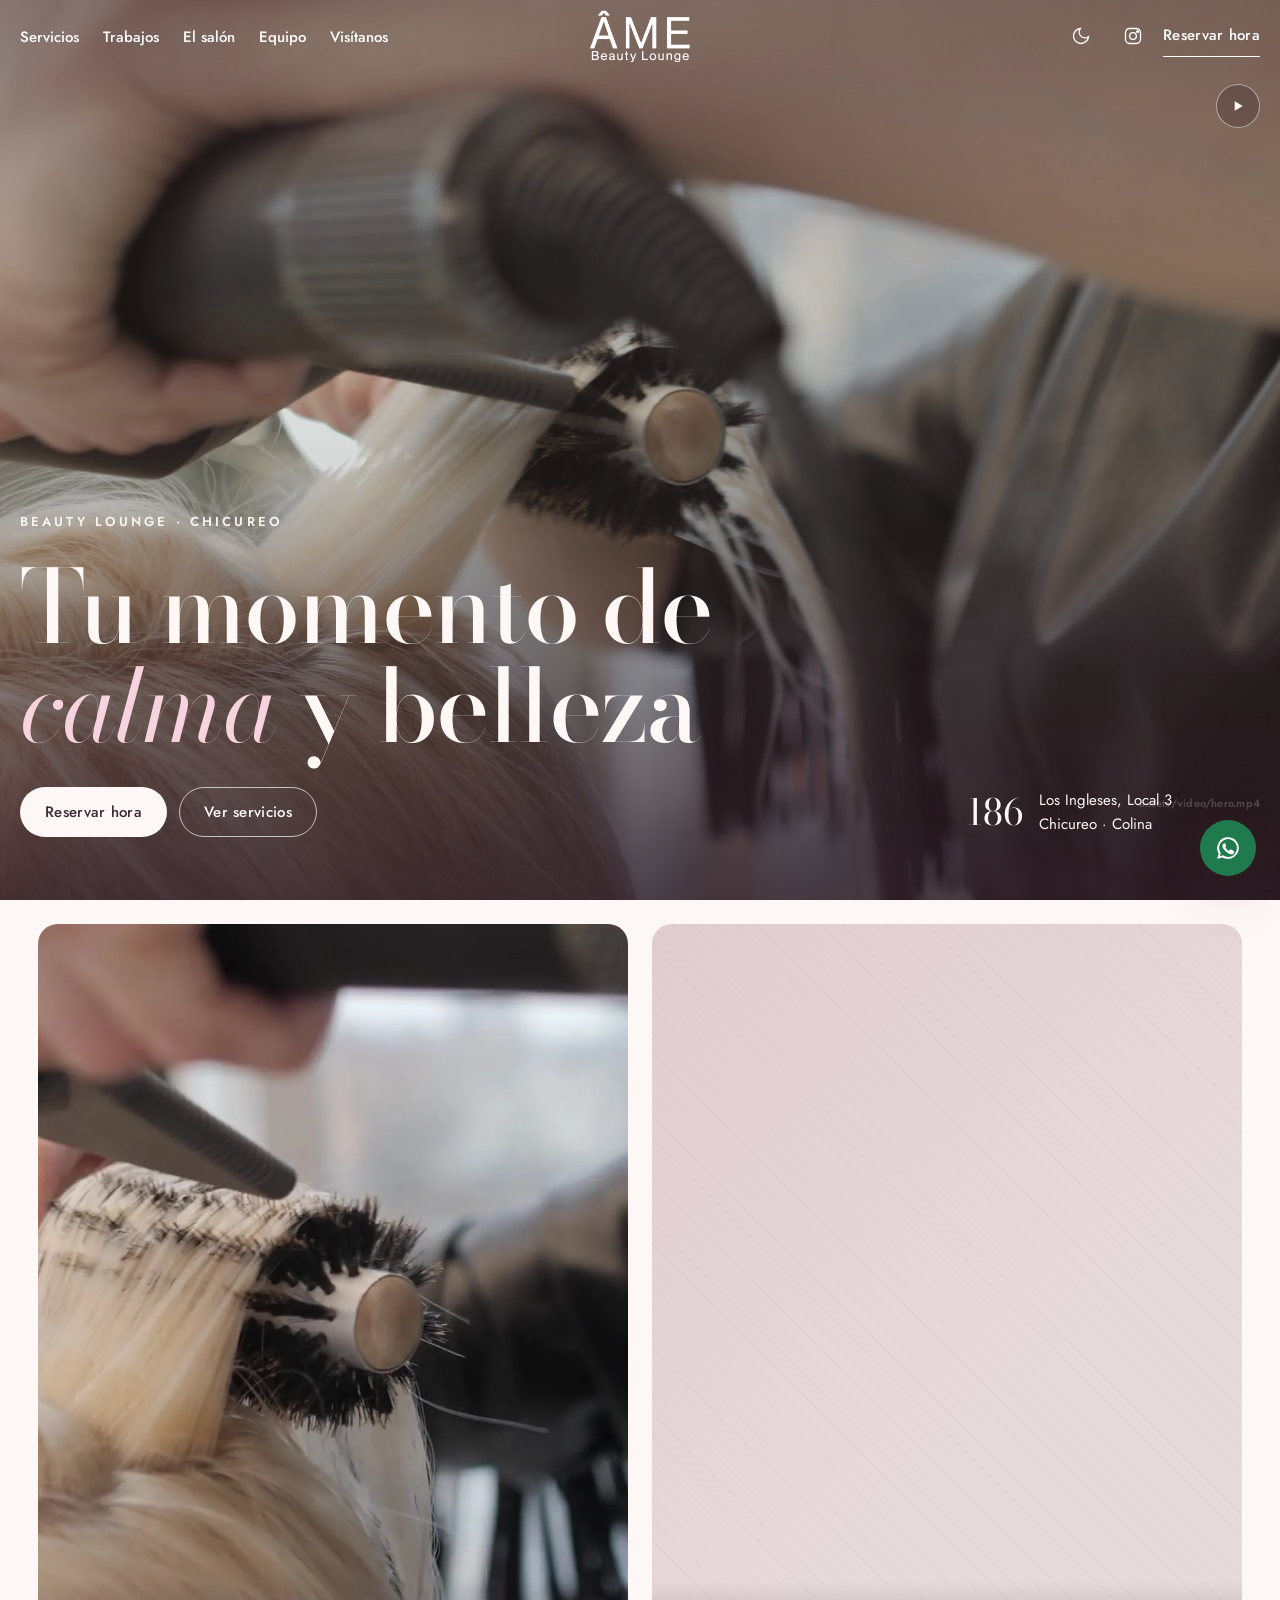
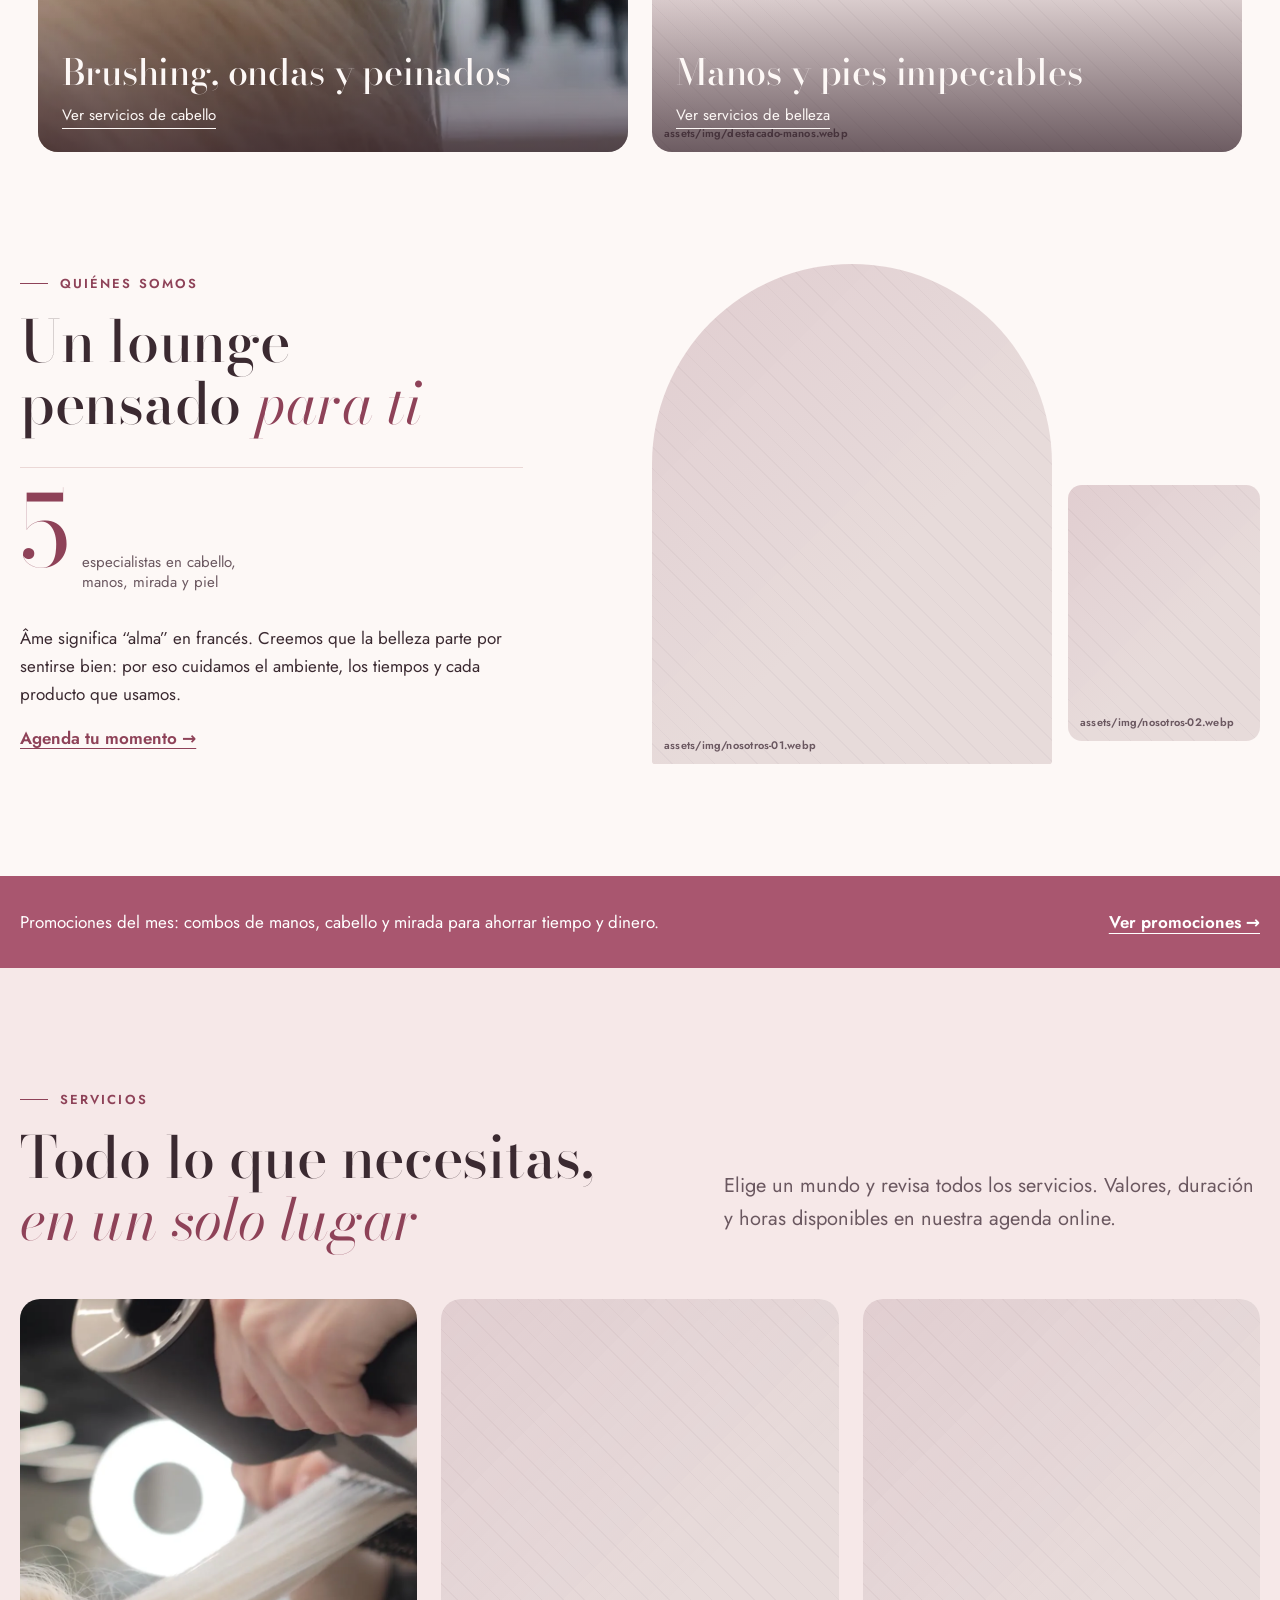
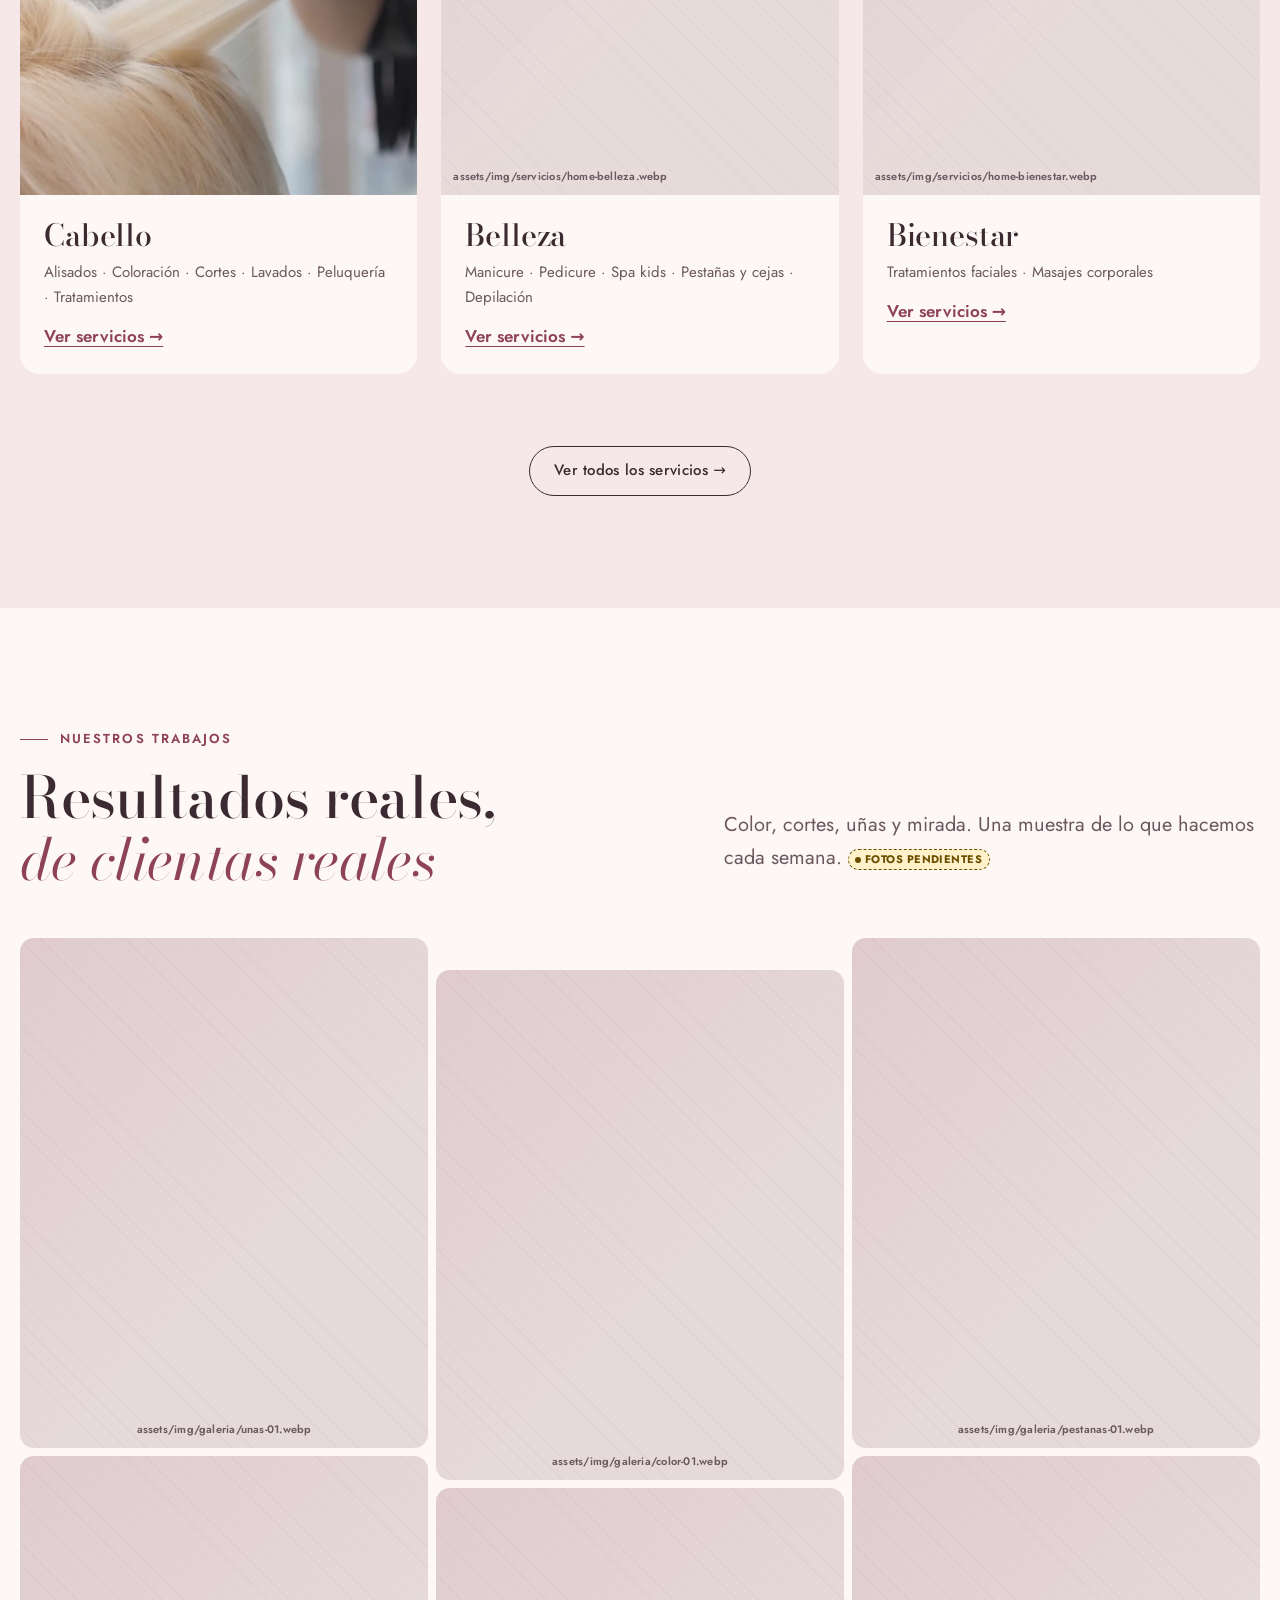
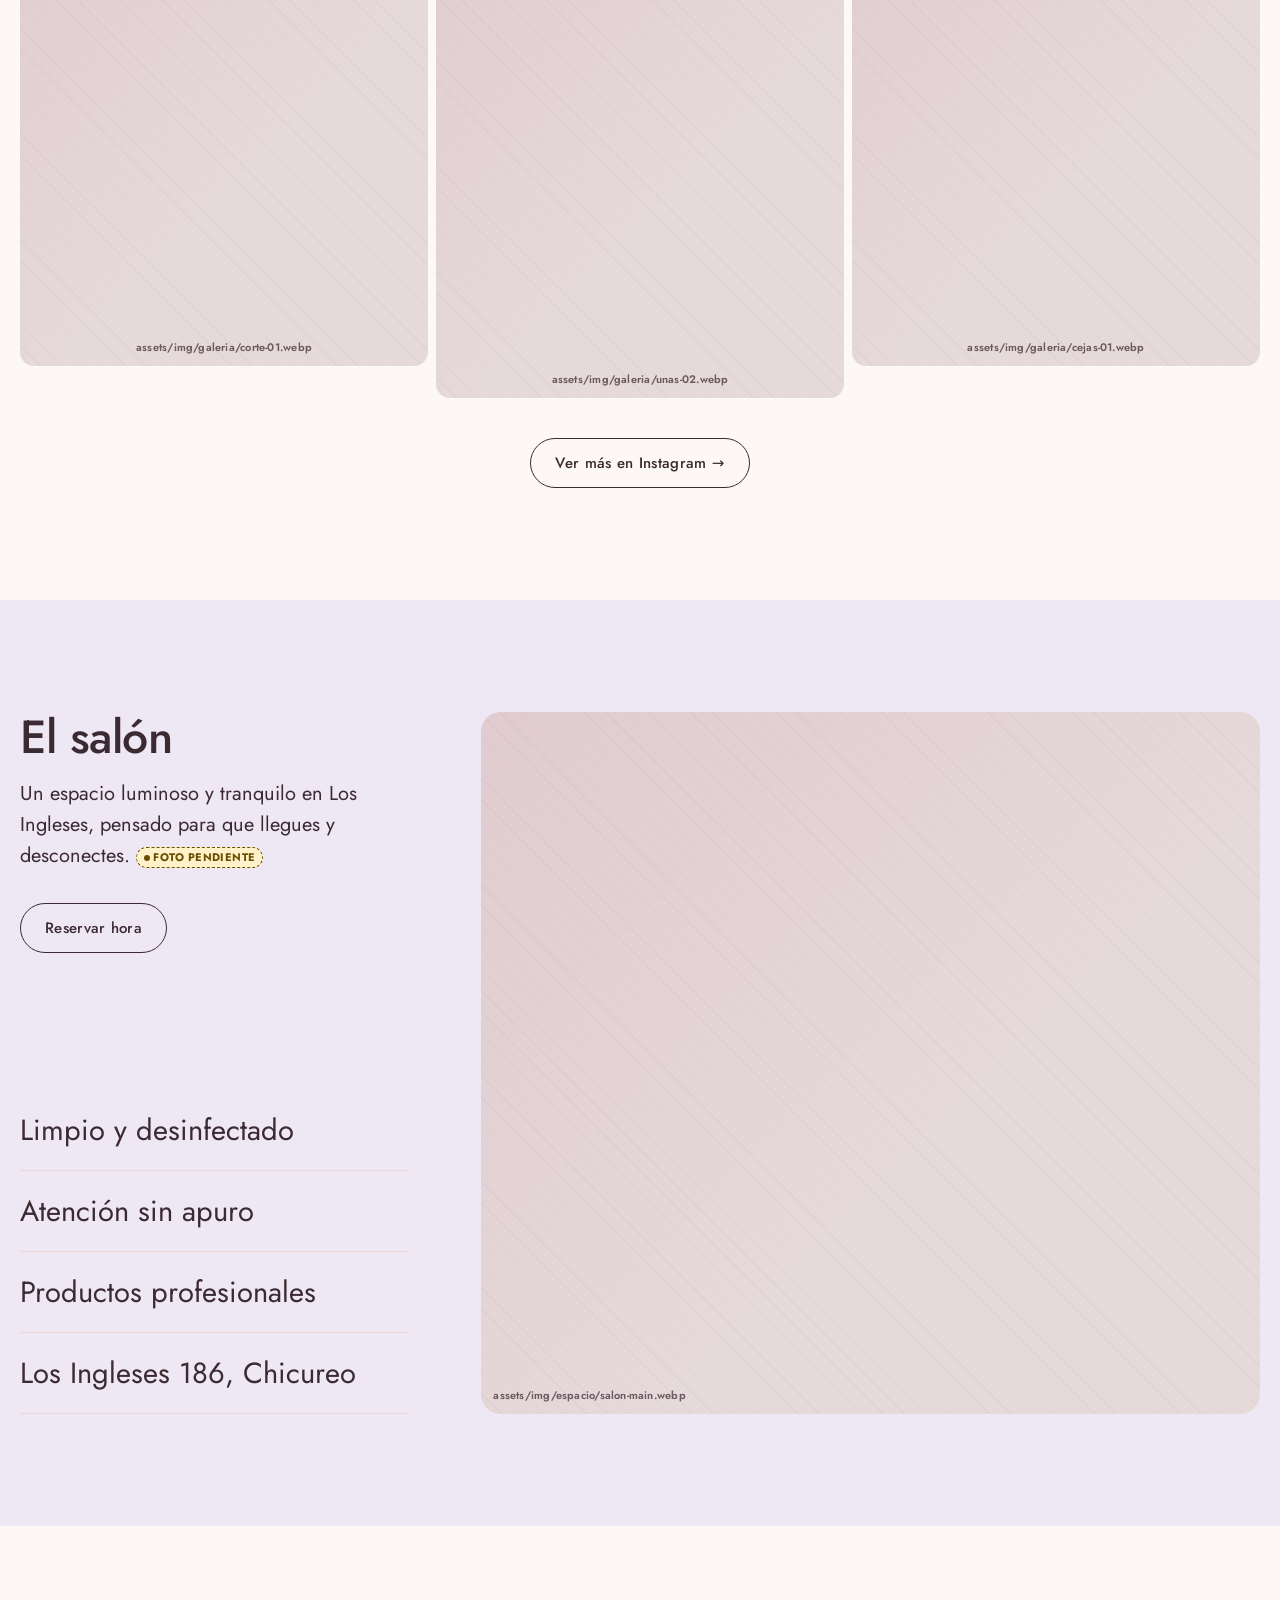
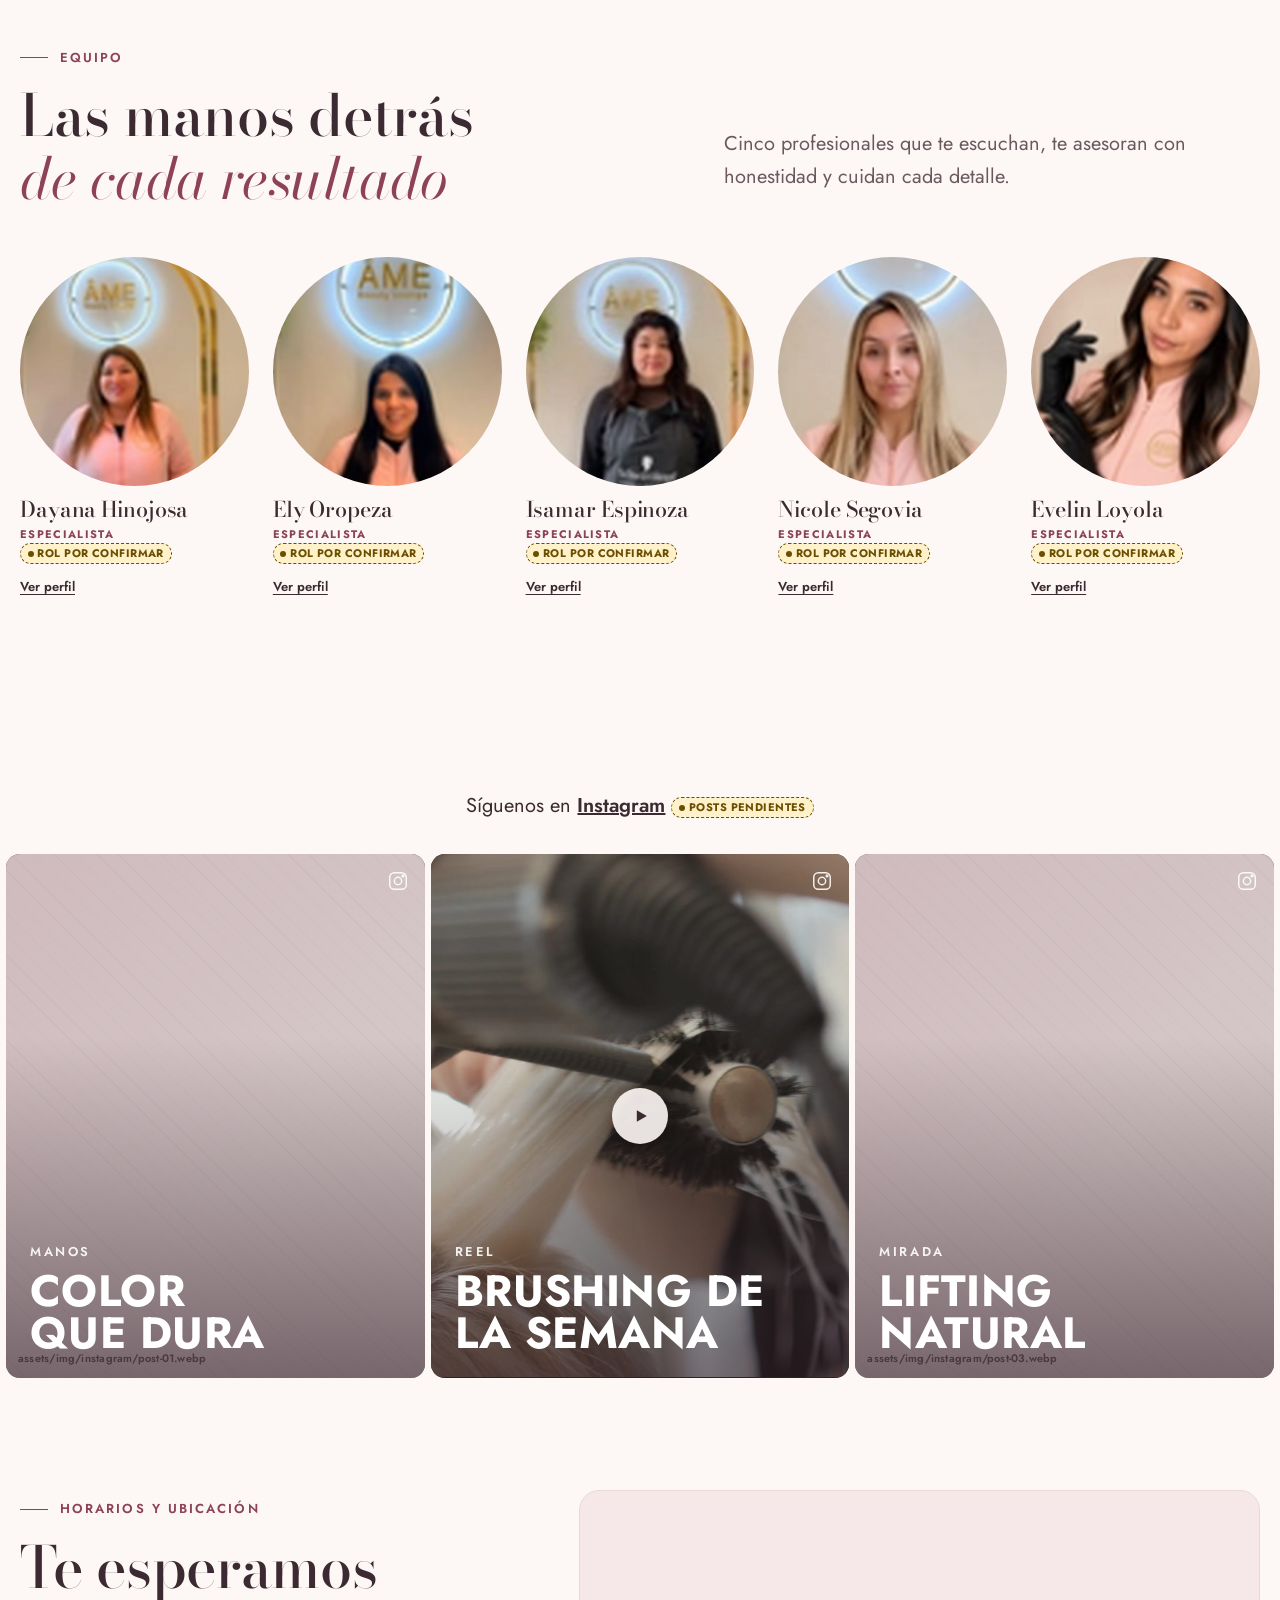
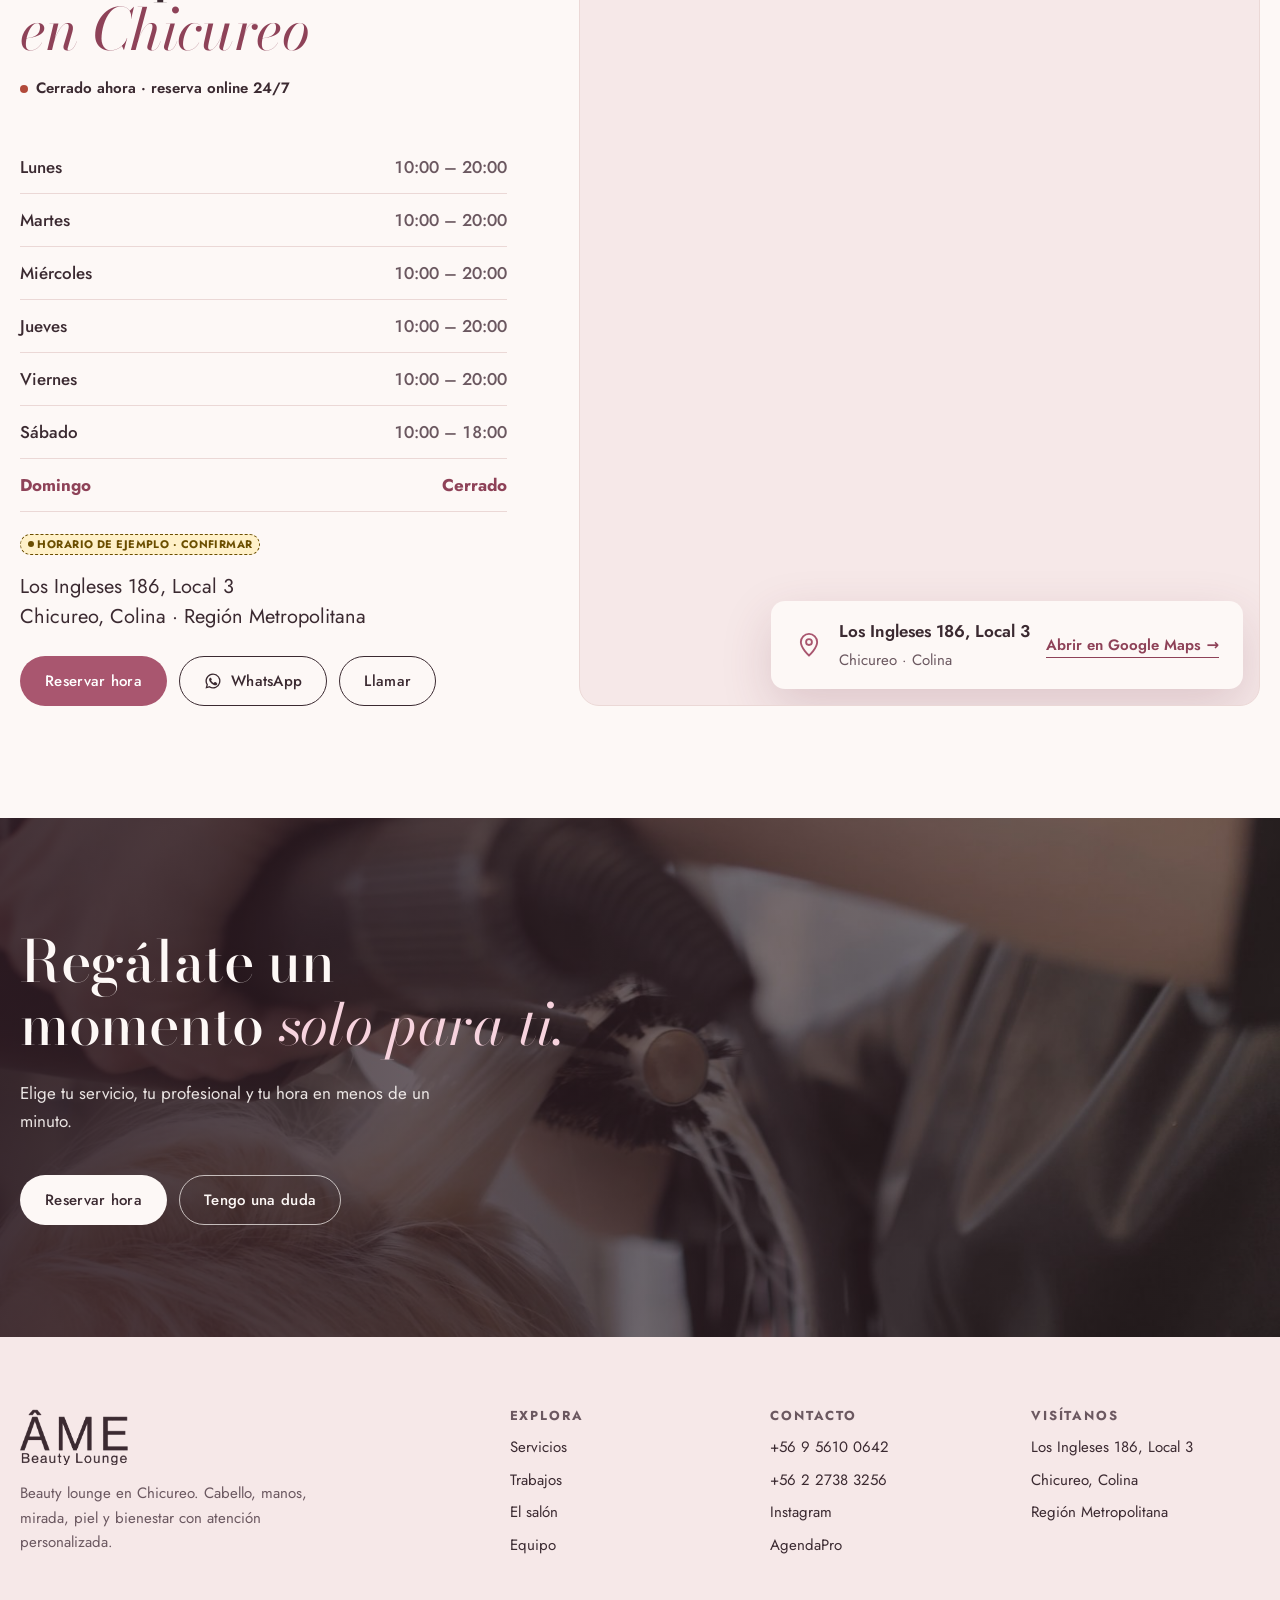
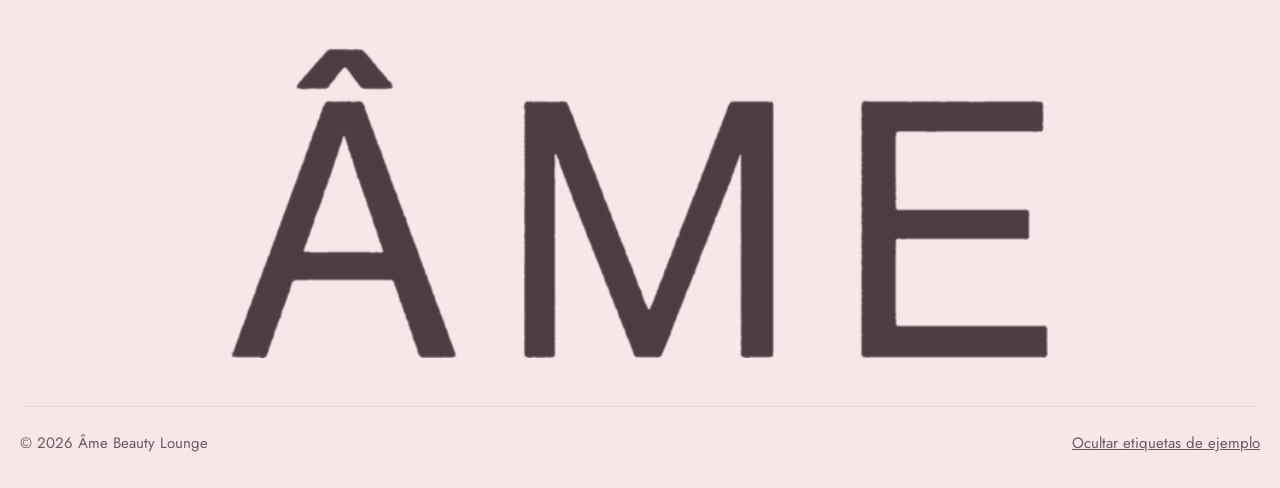
==== commit 61873ec3: "Rebuild site on the Glanz structure: video hero, services page, AgendaPro modal - Same architecture " ====
--- a/index.html
+++ b/index.html
@@ -1,586 +1,1550 @@
 <!doctype html>
-<html lang="es-CL" class="no-js">
+<html lang="es-CL">
 <head>
-  <meta charset="utf-8">
-  <meta name="viewport" content="width=device-width, initial-scale=1, viewport-fit=cover">
-  <title>Âme Beauty Lounge · Salón de belleza en Chicureo</title>
-  <meta name="description" content="Âme Beauty Lounge: salón de belleza en Chicureo, Colina. Peluquería, coloración, manicure, pedicure, pestañas, cejas, faciales, masajes y depilación. Reserva online en AgendaPro.">
-  <meta name="theme-color" content="#FDF8F6" media="(prefers-color-scheme: light)">
-  <meta name="theme-color" content="#1E1719" media="(prefers-color-scheme: dark)">
-  <meta property="og:type" content="website">
-  <meta property="og:title" content="Âme Beauty Lounge · Chicureo">
-  <meta property="og:description" content="Tu momento de belleza en Chicureo. Reserva por WhatsApp.">
-  <meta property="og:image" content="assets/img/logo-full.png">
-  <link rel="icon" type="image/png" href="assets/img/favicon.png">
-  <link rel="apple-touch-icon" href="assets/img/apple-touch-icon.png">
-
-  <link rel="preconnect" href="https://fonts.googleapis.com">
-  <link rel="preconnect" href="https://fonts.gstatic.com" crossorigin>
-  <link href="https://fonts.googleapis.com/css2?family=DM+Serif+Display:ital@0;1&family=Manrope:wght@400;500;600;700&display=swap" rel="stylesheet">
-  <link rel="stylesheet" href="src/styles.css">
-
-  <script>
-    // Tema guardado antes de pintar (evita parpadeo)
-    try { var t = localStorage.getItem("theme"); if (t) document.documentElement.dataset.theme = t; } catch (e) {}
-    document.documentElement.classList.remove("no-js");
-  </script>
-
-  <script type="application/ld+json">
-  {
-    "@context": "https://schema.org",
-    "@type": "BeautySalon",
-    "name": "Âme Beauty Lounge",
-    "image": "assets/img/logo-full.png",
-    "telephone": ["+56956100642", "+56227383256"],
-    "address": {
-      "@type": "PostalAddress",
-      "streetAddress": "Los Ingleses 186, Local 3",
-      "postalCode": "9361496",
-      "addressLocality": "Chicureo, Colina",
-      "addressRegion": "Región Metropolitana",
-      "addressCountry": "CL"
-    }
+<meta charset="utf-8">
+<meta name="viewport" content="width=device-width, initial-scale=1, viewport-fit=cover">
+<title>Âme Beauty Lounge · Salón de belleza en Chicureo</title>
+<meta name="description" content="Âme Beauty Lounge en Los Ingleses 186, Chicureo. Cabello, manos, pestañas, cejas, faciales, masajes y depilación. Reserva tu hora online.">
+<meta property="og:type" content="website">
+<meta property="og:title" content="Âme Beauty Lounge · Salón de belleza en Chicureo">
+<meta property="og:description" content="Âme Beauty Lounge en Los Ingleses 186, Chicureo. Cabello, manos, pestañas, cejas, faciales, masajes y depilación. Reserva tu hora online.">
+<meta property="og:image" content="https://vicentebaricic.github.io/ame-beauty-lounge/assets/img/hero-poster.jpg">
+<meta property="og:url" content="https://vicentebaricic.github.io/ame-beauty-lounge/">
+<meta property="og:locale" content="es_CL">
+<meta name="theme-color" content="#FDF8F6" media="(prefers-color-scheme: light)">
+<meta name="theme-color" content="#1E1719" media="(prefers-color-scheme: dark)">
+<link rel="icon" type="image/png" href="assets/img/favicon.png">
+<link rel="apple-touch-icon" href="assets/img/apple-touch-icon.png">
+<link rel="preconnect" href="https://fonts.googleapis.com">
+<link rel="preconnect" href="https://fonts.gstatic.com" crossorigin>
+<link href="https://fonts.googleapis.com/css2?family=Bodoni+Moda:ital,opsz,wght@0,6..96,400..700;1,6..96,400..700&family=Jost:wght@400;500;600;700&display=swap" rel="stylesheet">
+<script>try{var t=localStorage.getItem("ame-theme");if(t)document.documentElement.dataset.theme=JSON.parse(t)}catch(e){}</script>
+<script type="application/ld+json">
+{"@context":"https://schema.org","@type":"BeautySalon","name":"Âme Beauty Lounge","telephone":["+56956100642","+56227383256"],
+ "url":"https://vicentebaricic.github.io/ame-beauty-lounge/",
+ "address":{"@type":"PostalAddress","streetAddress":"Los Ingleses 186, Local 3","postalCode":"9361496","addressLocality":"Chicureo, Colina","addressRegion":"Región Metropolitana","addressCountry":"CL"}}
+</script>
+<style>
+/* ============================================================
+   TOKENS
+   ============================================================ */
+:root{
+  /* Paleta pastel 70 / 15 / 10 / 5 */
+  --c-bg:        #FDF8F6;   /* 70% perla rosada */
+  --c-surface:   #F6E8E8;   /* 15% rosa pastel */
+  --c-ink:       #3B2A31;   /* 10% ciruela profundo */
+  --c-accent:    #A9566F;   /* 5%  rosa empolvado (botones) — 4.9:1 con blanco */
+  --c-accent-ink:#8E4258;   /* rosa para texto sobre claro (AA) */
+  --c-on-accent: #FFFFFF;
+  --c-lilac:     #EEE7F4;   /* tinte lavanda para variar fondos */
+
+  --c-text:      var(--c-ink);
+  --c-muted:     #6B5860;
+  --c-line:      #EBD8D6;
+  --c-card:      #FFFFFF;
+  --c-overlay:   rgba(43,24,33,.55);
+  --c-sample-bg: #FFF1C9;
+  --c-sample-tx: #6B4E00;
+
+  /* Tipografía: Bodoni Moda (titulares, alto contraste) + Jost (geométrica, como el logo) */
+  --font-display: "Bodoni Moda", "Didot", Georgia, serif;
+  --font-body: "Jost", "Futura", system-ui, -apple-system, "Segoe UI", sans-serif;
+
+  --fs-xs: .8125rem;
+  --fs-sm: .9375rem;
+  --fs-md: 1.0625rem;
+  --fs-lg: 1.25rem;
+  --fs-xl: clamp(1.6rem, 1.2rem + 1.6vw, 2.25rem);
+  --fs-2xl: clamp(2.1rem, 1.4rem + 3vw, 3.6rem);
+  --fs-hero: clamp(2.7rem, 1.2rem + 6.4vw, 6.4rem);
+
+  --sp-1: .25rem; --sp-2: .5rem; --sp-3: .75rem; --sp-4: 1rem;
+  --sp-5: 1.5rem; --sp-6: 2rem; --sp-7: 3rem; --sp-8: 4.5rem; --sp-9: 7rem;
+
+  /* Formas suaves: botones píldora, fotos con esquinas redondeadas y arcos */
+  --radius-s: 8px; --radius-m: 14px; --radius-l: 20px; --radius-pill: 999px; --radius-round: 999px;
+  --shadow-1: 0 1px 2px rgba(59,42,49,.05), 0 6px 18px rgba(169,86,111,.08);
+  --shadow-2: 0 18px 50px rgba(110,50,72,.18);
+
+  --ease-out: cubic-bezier(.22,.61,.36,1);
+  --dur-fast: 160ms; --dur-med: 320ms; --dur-slow: 800ms;
+
+  --container: 1240px;
+  --header-h: 72px;
+
+  --z-header: 40; --z-bar: 45; --z-drawer: 60; --z-toast: 80;
+  color-scheme: light;
+}
+@media (prefers-color-scheme: dark){
+  :root:not([data-theme="light"]){
+    --c-bg:#1E1719; --c-surface:#2A2023; --c-ink:#F7ECEF; --c-lilac:#28232F;
+    --c-accent:#E8A6B8; --c-accent-ink:#F2BFCC; --c-on-accent:#1E1719;
+    --c-text:#F7ECEF; --c-muted:#C2AEB5; --c-line:#3F3236; --c-card:#2F2427;
+    --c-overlay:rgba(10,6,8,.62); --c-sample-bg:#4A3A10; --c-sample-tx:#FFE29A;
+    --shadow-1: 0 1px 2px rgba(0,0,0,.3), 0 6px 18px rgba(0,0,0,.25);
+    --shadow-2: 0 18px 50px rgba(0,0,0,.5);
+    color-scheme: dark;
   }
-  </script>
+}
+:root[data-theme="dark"]{
+  --c-bg:#1E1719; --c-surface:#2A2023; --c-ink:#F7ECEF; --c-lilac:#28232F;
+  --c-accent:#E8A6B8; --c-accent-ink:#F2BFCC; --c-on-accent:#1E1719;
+  --c-text:#F7ECEF; --c-muted:#C2AEB5; --c-line:#3F3236; --c-card:#2F2427;
+  --c-overlay:rgba(10,6,8,.62); --c-sample-bg:#4A3A10; --c-sample-tx:#FFE29A;
+  --shadow-1: 0 1px 2px rgba(0,0,0,.3), 0 6px 18px rgba(0,0,0,.25);
+  --shadow-2: 0 18px 50px rgba(0,0,0,.5);
+  color-scheme: dark;
+}
+
+/* ============================================================
+   BASE
+   ============================================================ */
+*,*::before,*::after{box-sizing:border-box}
+html{scroll-behavior:smooth;-webkit-text-size-adjust:100%}
+body{
+  margin:0;background:var(--c-bg);color:var(--c-text);
+  font-family:var(--font-body);font-size:var(--fs-md);line-height:1.65;
+  -webkit-font-smoothing:antialiased;text-rendering:optimizeLegibility;
+  padding-bottom:76px; /* barra fija móvil */
+}
+@media (min-width: 900px){ body{padding-bottom:0} }
+img,video{display:block;max-width:100%}
+img{height:auto}
+a{color:inherit}
+button,input,select,textarea{font:inherit;color:inherit}
+h1,h2,h3,h4{font-family:var(--font-display);font-weight:500;line-height:1.08;margin:0;letter-spacing:-.005em;text-wrap:balance}
+h1 em,h2 em,h3 em{font-weight:400}
+p{margin:0 0 var(--sp-4)}
+[id]{scroll-margin-top:calc(var(--header-h) + 12px)}
+:focus-visible{outline:3px solid var(--c-accent);outline-offset:3px;border-radius:4px}
+.sr-only{position:absolute!important;width:1px;height:1px;padding:0;margin:-1px;overflow:hidden;clip:rect(0,0,0,0);white-space:nowrap;border:0}
+.skip{position:absolute;left:var(--sp-4);top:-60px;z-index:100;background:var(--c-ink);color:var(--c-bg);padding:var(--sp-3) var(--sp-4);border-radius:var(--radius-s)}
+.skip:focus{top:var(--sp-4)}
+
+.container{width:min(100% - 2.5rem, var(--container));margin-inline:auto}
+.section{padding-block:var(--sp-8)}
+@media (min-width: 900px){ .section{padding-block:var(--sp-9)} }
+.section--alt{background:var(--c-surface)}
+.eyebrow{
+  display:inline-flex;align-items:center;gap:var(--sp-3);
+  font-size:var(--fs-xs);font-weight:600;letter-spacing:.16em;text-transform:uppercase;color:var(--c-accent-ink);
+  margin-bottom:var(--sp-4);
+}
+.eyebrow::before{content:"";width:28px;height:1px;background:currentColor}
+.h2{font-size:var(--fs-2xl)}
+.h2 em{font-style:italic;color:var(--c-accent-ink)}
+.lead{font-size:var(--fs-lg);color:var(--c-muted);max-width:56ch}
+.muted{color:var(--c-muted)}
+.section-head{display:grid;gap:var(--sp-4);margin-bottom:var(--sp-7)}
+@media (min-width: 900px){
+  .section-head--split{grid-template-columns:1.1fr .9fr;align-items:end;gap:var(--sp-7)}
+}
+
+/* Contenido de ejemplo */
+.sample{
+  display:inline-flex;align-items:center;gap:.35em;vertical-align:middle;
+  font-family:var(--font-body);font-size:.6875rem;font-weight:700;letter-spacing:.04em;line-height:1;
+  text-transform:uppercase;white-space:nowrap;
+  background:var(--c-sample-bg);color:var(--c-sample-tx);
+  padding:.35em .6em;border-radius:var(--radius-round);border:1px dashed currentColor;
+}
+.sample::before{content:"";width:6px;height:6px;border-radius:50%;background:currentColor}
+html.hide-samples .sample{display:none}
+
+/* Botones */
+.btn{
+  --_bg:var(--c-ink);--_fg:var(--c-bg);
+  display:inline-flex;align-items:center;justify-content:center;gap:.6em;
+  min-height:50px;padding:0 1.6em;border-radius:var(--radius-pill);border:1px solid transparent;
+  background:var(--_bg);color:var(--_fg);font-weight:500;font-size:var(--fs-sm);letter-spacing:.02em;
+  text-decoration:none;cursor:pointer;touch-action:manipulation;
+  transition:background var(--dur-fast) var(--ease-out),color var(--dur-fast),border-color var(--dur-fast),transform var(--dur-fast);
+}
+.btn:hover{transform:translateY(-1px)}
+.btn:active{transform:translateY(0) scale(.98)}
+.btn--accent{--_bg:var(--c-accent);--_fg:var(--c-on-accent)}
+.btn--accent:hover{--_bg:var(--c-accent-ink)}
+.btn--ghost{--_bg:transparent;--_fg:var(--c-text);border-color:currentColor}
+.btn--ghost:hover{--_bg:var(--c-text);--_fg:var(--c-bg)}
+.btn--light{--_bg:#FDF8F6;--_fg:#3B2A31}
+.btn--ghost-light{--_bg:transparent;--_fg:#FDF8F6;border-color:rgba(253,248,246,.7)}
+.btn--ghost-light:hover{--_bg:#FDF8F6;--_fg:#3B2A31}
+.btn svg{width:18px;height:18px;flex:none}
+.link{
+  display:inline-flex;align-items:center;gap:.4em;font-weight:600;color:var(--c-accent-ink);
+  text-decoration:underline;text-underline-offset:.25em;text-decoration-thickness:1px;
+}
+.link:hover{text-decoration-thickness:2px}
+
+/* Imágenes con placeholder (mientras se sube la multimedia) */
+.ph{position:relative;overflow:hidden;background:color-mix(in srgb, var(--c-surface) 82%, var(--c-ink) 8%)}
+.ph img,.ph video{width:100%;height:100%;object-fit:cover}
+.ph.is-missing{
+  background:
+    linear-gradient(135deg, rgba(169,86,111,.10), transparent 60%),
+    repeating-linear-gradient(45deg, transparent 0 14px, rgba(59,42,49,.035) 14px 15px),
+    color-mix(in srgb, var(--c-surface) 82%, var(--c-ink) 8%);
+}
+.ph.is-missing img{opacity:0}
+.ph.is-missing::after{
+  content:attr(data-file);position:absolute;inset:auto var(--sp-3) var(--sp-3) var(--sp-3);
+  font:600 11px/1.3 var(--font-body);color:var(--c-muted);letter-spacing:.02em;word-break:break-all;
+}
+
+/* Reveal on scroll */
+.reveal{opacity:0;transform:translateY(24px);transition:opacity var(--dur-slow) var(--ease-out),transform var(--dur-slow) var(--ease-out)}
+.reveal.is-in{opacity:1;transform:none}
+.reveal[data-delay="1"]{transition-delay:90ms}
+.reveal[data-delay="2"]{transition-delay:180ms}
+.reveal[data-delay="3"]{transition-delay:270ms}
+@media (prefers-reduced-motion: reduce){
+  html{scroll-behavior:auto}
+  .reveal{opacity:1;transform:none;transition:none}
+  *,*::before,*::after{animation-duration:.01ms!important;transition-duration:.01ms!important}
+}
+
+/* ============================================================
+   HEADER
+   ============================================================ */
+.header{
+  position:fixed;inset:0 0 auto 0;z-index:var(--z-header);height:var(--header-h);
+  display:flex;align-items:center;color:#FDF8F6;
+  transition:background var(--dur-med),color var(--dur-med),box-shadow var(--dur-med);
+}
+.header{color:#FFFFFF}
+.header.is-solid{background:color-mix(in srgb, var(--c-bg) 92%, transparent);color:var(--c-text);box-shadow:0 1px 0 var(--c-line);backdrop-filter:saturate(1.2) blur(10px);-webkit-backdrop-filter:saturate(1.2) blur(10px)}
+.header__inner{display:grid;grid-template-columns:1fr auto 1fr;align-items:center;gap:var(--sp-4);width:min(100% - 2.5rem, 1400px);margin-inline:auto}
+.brand{display:flex;flex-direction:column;align-items:center;line-height:1;text-decoration:none;grid-column:2}
+.logo{display:block;height:44px;aspect-ratio:679/352;background:currentColor;
+  -webkit-mask:url(assets/img/logo-wordmark.png) center/contain no-repeat;mask:url(assets/img/logo-wordmark.png) center/contain no-repeat}
+@media (min-width:1080px){ .header .logo{height:52px} }
+.nav{display:none;grid-column:1;grid-row:1}
+.nav ul{display:flex;gap:var(--sp-5);flex-wrap:nowrap;list-style:none;margin:0;padding:0}
+.nav a{font-size:var(--fs-sm);font-weight:500;text-decoration:none;padding:var(--sp-2) 0;border-bottom:1px solid transparent}
+.nav a:hover{border-color:currentColor}
+.header__actions{display:flex;align-items:center;justify-content:flex-end;gap:var(--sp-2);grid-column:3;grid-row:1}
+.icon-btn{
+  position:relative;display:inline-grid;place-items:center;width:44px;height:44px;border-radius:50%;
+  background:transparent;border:1px solid transparent;cursor:pointer;color:inherit;
+  transition:background var(--dur-fast),border-color var(--dur-fast);
+}
+.icon-btn:hover{border-color:currentColor}
+.icon-btn svg{width:20px;height:20px}
+.header .btn-book{display:none;min-height:auto;padding:var(--sp-2) 0;background:none;color:inherit;border:0;border-bottom:1px solid currentColor;border-radius:0}
+.header .btn-book:hover{transform:none;opacity:.75}
+.menu-btn{display:inline-grid}
+#themeBtn{display:none}
+@media (max-width:419px){ .header .logo{height:36px} }
+@media (min-width: 1080px){
+  .nav{display:block}
+  .header .btn-book{display:inline-flex}
+  .menu-btn{display:none}
+  #themeBtn{display:inline-grid}
+}
+
+/* Menú móvil */
+.mnav{
+  position:fixed;inset:0;z-index:var(--z-drawer);background:var(--c-bg);color:var(--c-text);
+  display:flex;flex-direction:column;padding:var(--sp-5) 1.25rem;
+  transform:translateY(-100%);visibility:hidden;transition:transform var(--dur-med) var(--ease-out),visibility 0s var(--dur-med);
+}
+.mnav.is-open{transform:none;visibility:visible;transition:transform var(--dur-med) var(--ease-out)}
+.mnav__top{display:flex;justify-content:space-between;align-items:center}
+.mnav__top .brand{align-items:flex-start}
+.mnav ul{list-style:none;margin:var(--sp-7) 0 0;padding:0}
+.mnav li a{display:block;font-family:var(--font-display);font-size:2rem;padding:var(--sp-2) 0;text-decoration:none;border-bottom:1px solid var(--c-line)}
+.mnav__foot{margin-top:auto;display:grid;gap:var(--sp-3)}
+
+/* Barra fija inferior móvil (CTA siempre visible) */
+.mbar{
+  position:fixed;inset:auto 0 0 0;z-index:var(--z-bar);display:grid;grid-template-columns:1fr auto;gap:var(--sp-2);
+  padding:var(--sp-3) 1.25rem calc(var(--sp-3) + env(safe-area-inset-bottom));
+  background:color-mix(in srgb, var(--c-bg) 94%, transparent);backdrop-filter:blur(10px);-webkit-backdrop-filter:blur(10px);
+  border-top:1px solid var(--c-line);
+}
+.mbar .btn{min-height:50px}
+.mbar .btn--wa{width:50px;padding:0;background:#1F7A4D;color:#fff}
+@media (min-width: 900px){ .mbar{display:none} }
+
+/* WhatsApp flotante desktop */
+.fab-wa{
+  display:none;position:fixed;right:24px;bottom:24px;z-index:var(--z-bar);width:56px;height:56px;border-radius:50%;
+  background:#1F7A4D;color:#fff;place-items:center;box-shadow:var(--shadow-2);text-decoration:none;
+  transition:transform var(--dur-fast);
+}
+.fab-wa:hover{transform:scale(1.06)}
+.fab-wa svg{width:26px;height:26px}
+@media (max-width: 899px){ .hero .hero__inner{padding-bottom:calc(76px + 2rem + env(safe-area-inset-bottom))} .hero__row{gap:var(--sp-5)} }
+@media (min-width: 900px){ .fab-wa{display:grid} .hero__row{padding-right:72px} }
+
+/* ============================================================
+   HERO
+   ============================================================ */
+.hero{position:relative;min-height:100svh;display:flex;align-items:flex-end;color:#FDF8F6;isolation:isolate;overflow:hidden;background:#3B2A31}
+.hero__media{position:absolute;inset:0;z-index:-2}
+.hero__media video,.hero__media img{width:100%;height:100%;object-fit:cover}
+.hero__media.is-missing{background:radial-gradient(120% 90% at 70% 20%, #7A4F62 0%, #3B2A31 60%)}
+.hero__media.is-missing::after{color:rgba(253,248,246,.55);inset:auto 1.25rem 90px auto;max-width:60vw;text-align:right}
+.hero::before{
+  content:"";position:absolute;inset:0;z-index:-1;
+  background:linear-gradient(180deg, rgba(43,24,33,.45) 0%, rgba(43,24,33,.05) 30%, rgba(43,24,33,.15) 55%, rgba(43,24,33,.78) 100%);
+}
+.hero__inner{width:min(100% - 2.5rem, 1400px);margin-inline:auto;padding-bottom:clamp(2.5rem, 7vh, 5.5rem);padding-top:calc(var(--header-h) + 3rem)}
+.hero__kicker{font-size:var(--fs-xs);letter-spacing:.24em;text-transform:uppercase;font-weight:600;margin-bottom:var(--sp-5);opacity:.95}
+.hero h1{font-size:var(--fs-hero);line-height:.98;max-width:13ch;letter-spacing:-.02em}
+.hero h1 em{font-style:italic;color:#F7D3DE}
+.hero__row{padding-right:0;display:flex;flex-wrap:wrap;align-items:flex-end;justify-content:space-between;gap:var(--sp-6);margin-top:var(--sp-6)}
+.hero__ctas{display:flex;flex-wrap:wrap;gap:var(--sp-3)}
+.hero__meta{display:flex;align-items:center;gap:var(--sp-4);font-size:var(--fs-sm)}
+.hero__meta strong{font-family:var(--font-display);font-size:2.25rem;font-weight:400;line-height:1}
+.stars{display:inline-flex;gap:2px;color:#F7D3DE}
+.stars svg{width:16px;height:16px}
+.hero__pause{
+  position:absolute;right:1.25rem;top:calc(var(--header-h) + 12px);z-index:2;
+  width:44px;height:44px;border-radius:50%;border:1px solid rgba(253,248,246,.5);background:rgba(43,24,33,.25);color:#FDF8F6;
+  display:grid;place-items:center;cursor:pointer;
+}
+.hero__pause svg{width:16px;height:16px}
+
+/* Split full-bleed (2 fotos) */
+.split{display:grid;grid-template-columns:1fr;gap:var(--sp-3);padding:var(--sp-3) var(--sp-3) 0}
+@media (min-width:700px){ .split{grid-template-columns:1fr 1fr;padding:var(--sp-5) clamp(1.25rem,3vw,3.5rem) 0;gap:var(--sp-5)} }
+.split__item{position:relative;display:block;border-radius:var(--radius-l);color:#FDF8F6;text-decoration:none;overflow:hidden}
+.split__item .ph{aspect-ratio:4/5}
+@media (min-width:1000px){ .split__item .ph{aspect-ratio:auto;height:min(92vh, 980px)} }
+.split__item img{transition:transform 1.2s var(--ease-out)}
+.split__item:hover img{transform:scale(1.03)}
+.split__cap{position:absolute;left:0;right:0;bottom:0;padding:var(--sp-8) var(--sp-5) var(--sp-5);background:linear-gradient(transparent, rgba(43,24,33,.65))}
+.split__cap h2{font-size:var(--fs-xl);margin-bottom:var(--sp-2)}
+.split__cap span{font-size:var(--fs-sm);border-bottom:1px solid currentColor;padding-bottom:2px}
+
+/* Banda terracota (5%) */
+.band{background:var(--c-accent);color:var(--c-on-accent)}
+.band .container{display:flex;flex-wrap:wrap;align-items:center;justify-content:space-between;gap:var(--sp-4);padding-block:var(--sp-6)}
+.band p{margin:0;font-size:var(--fs-md);max-width:70ch}
+.band a{color:inherit;font-weight:600;text-underline-offset:.3em;white-space:nowrap}
+
+/* ============================================================
+   NOSOTROS
+   ============================================================ */
+.about{display:grid;gap:var(--sp-7)}
+@media (min-width: 900px){
+  .about{grid-template-columns:repeat(12,1fr);gap:var(--sp-5);align-items:start}
+  .about__text{grid-column:1 / span 5;position:sticky;top:calc(var(--header-h) + 2rem)}
+  .about__media{grid-column:7 / span 6}
+}
+.about__years{display:flex;align-items:baseline;gap:var(--sp-3);margin:var(--sp-6) 0;padding-top:var(--sp-5);border-top:1px solid var(--c-line)}
+.about__years b{font-family:var(--font-display);font-weight:400;font-size:clamp(4rem, 3rem + 4vw, 6.5rem);line-height:.8;color:var(--c-accent-ink)}
+.about__years span{font-size:var(--fs-sm);color:var(--c-muted);max-width:18ch;line-height:1.35}
+.about__media{display:grid;grid-template-columns:repeat(6,1fr);gap:var(--sp-4);align-items:end}
+.about__media .a1{grid-column:1 / span 4;aspect-ratio:4/5;border-radius:999px 999px var(--radius-m) var(--radius-m)}
+.about__media .a2{grid-column:5 / span 2;aspect-ratio:3/4;margin-bottom:12%;border-radius:var(--radius-m)}
+.about__media figcaption{grid-column:5 / span 2;font-size:var(--fs-xs);color:var(--c-muted);align-self:start;margin-top:calc(-12% + var(--sp-2))}
+.pillars{display:grid;gap:var(--sp-5);margin-top:var(--sp-8);counter-reset:p}
+@media (min-width: 700px){ .pillars{grid-template-columns:repeat(2,1fr)} }
+@media (min-width: 1080px){ .pillars{grid-template-columns:repeat(4,1fr);gap:var(--sp-6)} }
+.pillar{padding-top:var(--sp-4);border-top:1px solid var(--c-ink)}
+.pillar::before{counter-increment:p;content:"0" counter(p);display:block;font-size:var(--fs-xs);font-weight:700;letter-spacing:.12em;color:var(--c-accent-ink);margin-bottom:var(--sp-3)}
+.pillar h3{font-size:1.5rem;margin-bottom:var(--sp-2)}
+.pillar p{color:var(--c-muted);font-size:var(--fs-sm);margin:0}
+
+/* ============================================================
+   SERVICIOS
+   ============================================================ */
+.svc-tabs{display:flex;gap:var(--sp-2);flex-wrap:wrap;margin-bottom:var(--sp-6)}
+.chip{
+  min-height:44px;padding:0 1.2em;border-radius:var(--radius-pill);border:1px solid var(--c-line);background:transparent;
+  font-weight:600;font-size:var(--fs-sm);cursor:pointer;transition:all var(--dur-fast);
+}
+.chip:hover{border-color:var(--c-text)}
+.chip[aria-selected="true"],.chip[aria-pressed="true"]{background:var(--c-ink);color:var(--c-bg);border-color:var(--c-ink)}
+.svc{display:grid;gap:var(--sp-6)}
+.svc[hidden]{display:none}
+@media (min-width: 900px){
+  .svc{grid-template-columns:5fr 7fr;gap:var(--sp-8);align-items:start}
+  .svc__media{position:sticky;top:calc(var(--header-h) + var(--sp-5))}
+}
+/* Mismo bloque de fotos en todas las categorías: tamaño fijo, siempre a la izquierda */
+.svc__media{display:grid;grid-template-columns:3fr 2fr;grid-template-rows:1fr 1fr;gap:var(--sp-3);aspect-ratio:5/4}
+.svc__media .ph{min-height:0;height:100%}
+.svc__media .ph:first-child{grid-row:1 / 3}
+/* Cambio de categoría suave */
+.svc.is-entering{animation:svcIn var(--dur-med) var(--ease-out)}
+@keyframes svcIn{from{opacity:0;transform:translateY(8px)}to{opacity:1;transform:none}}
+.svc__head h3{font-size:var(--fs-2xl)}
+.svc__head p{color:var(--c-muted);margin-top:var(--sp-3);max-width:52ch}
+.svc-list{list-style:none;margin:var(--sp-6) 0;padding:0;border-top:1px solid var(--c-line)}
+.svc-list li{border-bottom:1px solid var(--c-line)}
+.svc-list details summary{
+  display:flex;align-items:center;justify-content:space-between;gap:var(--sp-4);padding:var(--sp-4) 0;cursor:pointer;list-style:none;
+  font-weight:600;
+}
+.svc-list details summary::-webkit-details-marker{display:none}
+.svc-list summary .plus{width:28px;height:28px;flex:none;border-radius:50%;border:1px solid var(--c-line);display:grid;place-items:center;transition:transform var(--dur-med) var(--ease-out)}
+.svc-list details[open] .plus{transform:rotate(45deg)}
+.svc-list summary small{display:block;font-weight:400;color:var(--c-muted);font-size:var(--fs-sm)}
+.svc-items{padding:0 0 var(--sp-5);display:grid;gap:var(--sp-2);font-size:var(--fs-sm)}
+.svc-items div{display:flex;justify-content:space-between;gap:var(--sp-4);border-bottom:1px dotted var(--c-line);padding-bottom:var(--sp-2)}
+.svc-items span:last-child{font-variant-numeric:tabular-nums;white-space:nowrap;color:var(--c-muted)}
+
+/* ============================================================
+   GALERÍA (grid editorial asimétrico)
+   ============================================================ */
+.gallery-filters{display:flex;gap:var(--sp-2);flex-wrap:wrap}
+.gallery{
+  display:grid;gap:var(--sp-2);grid-template-columns:repeat(2,1fr);grid-auto-flow:dense;grid-auto-rows:minmax(140px, 22vw);
+}
+@media (min-width: 700px){ .gallery{grid-template-columns:repeat(4,1fr);grid-auto-rows:minmax(160px, 15vw)} }
+@media (min-width: 1240px){ .gallery{grid-template-columns:repeat(6,1fr);grid-auto-rows:150px} }
+.g-item{position:relative;border-radius:var(--radius-m);overflow:hidden;cursor:zoom-in;border:0;padding:0;background:var(--c-surface)}
+.g-item .ph{position:absolute;inset:0}
+.g-item img{transition:transform 900ms var(--ease-out)}
+.g-item:hover img{transform:scale(1.04)}
+.g-item figcaption{
+  position:absolute;left:0;right:0;bottom:0;padding:var(--sp-6) var(--sp-3) var(--sp-3);
+  background:linear-gradient(transparent, rgba(43,24,33,.72));color:#FDF8F6;font-size:var(--fs-xs);font-weight:600;letter-spacing:.04em;
+  text-align:left;opacity:0;transform:translateY(6px);transition:all var(--dur-med) var(--ease-out);
+}
+.g-item:hover figcaption,.g-item:focus-visible figcaption{opacity:1;transform:none}
+@media (hover: none){ .g-item figcaption{opacity:1;transform:none} }
+.g-item.is-hidden{display:none}
+.g-tall{grid-row:span 2}
+.g-wide{grid-column:span 2}
+.g-big{grid-column:span 2;grid-row:span 2}
+.gallery-foot{display:flex;flex-wrap:wrap;gap:var(--sp-4);align-items:center;justify-content:space-between;margin-top:var(--sp-6)}
+
+/* Lightbox */
+.lightbox{
+  position:fixed;inset:0;z-index:var(--z-drawer);background:rgba(30,18,23,.92);display:grid;place-items:center;padding:var(--sp-5);
+  opacity:0;visibility:hidden;transition:opacity var(--dur-med),visibility 0s var(--dur-med);
+}
+.lightbox.is-open{opacity:1;visibility:visible;transition:opacity var(--dur-med)}
+.lightbox img{max-height:82vh;max-width:min(92vw, 1100px);border-radius:var(--radius-s);object-fit:contain}
+.lightbox p{color:#FDF8F6;text-align:center;margin-top:var(--sp-3);font-size:var(--fs-sm)}
+.lightbox .icon-btn{position:absolute;color:#FDF8F6;border-color:rgba(253,248,246,.35)}
+.lb-close{top:16px;right:16px}
+.lb-prev{left:12px;top:50%;transform:translateY(-50%)}
+.lb-next{right:12px;top:50%;transform:translateY(-50%)}
+
+/* ============================================================
+   EQUIPO
+   ============================================================ */
+.team{display:grid;gap:var(--sp-6) var(--sp-4);grid-template-columns:repeat(2,1fr)}
+@media (min-width: 900px){ .team{grid-template-columns:repeat(5,1fr);gap:var(--sp-5)} }
+.member__photo{position:relative;aspect-ratio:1;overflow:hidden;margin-bottom:var(--sp-3);max-width:260px;border-radius:50%}
+.member__photo .ph{position:absolute;inset:0}
+.member__over{
+  position:absolute;inset:0;padding:var(--sp-6) var(--sp-5);overflow:auto;display:grid;align-content:center;text-align:center;
+  background:rgba(52,32,41,.88);color:#F7ECEF;font-size:.8125rem;line-height:1.5;
+  opacity:0;visibility:hidden;transform:translateY(8px);transition:opacity var(--dur-med) var(--ease-out),transform var(--dur-med) var(--ease-out),visibility 0s var(--dur-med);
+}
+.member__over p{margin:0 0 var(--sp-3)}
+.member__over .member__tag{font-family:var(--font-display);font-size:1.05rem;line-height:1.25;color:#F7D3DE}
+.member__over a{color:#FDF8F6;font-weight:600;text-underline-offset:.25em}
+.member.is-open .member__over{opacity:1;visibility:visible;transform:none;transition:opacity var(--dur-med) var(--ease-out),transform var(--dur-med) var(--ease-out)}
+@media (hover:hover) and (min-width:900px){
+  .member:hover .member__over,.member:focus-within .member__over{opacity:1;visibility:visible;transform:none;transition:opacity var(--dur-med) var(--ease-out),transform var(--dur-med) var(--ease-out)}
+}
+/* Táctil: el perfil se despliega bajo la tarjeta (no cabe sobre una foto chica) */
+@media (hover:none), (max-width:899px){
+  .member{display:flex;flex-direction:column}
+  .member__photo{display:contents}
+  .member__photo .ph{position:relative;aspect-ratio:1;margin-bottom:var(--sp-3);border-radius:50%}
+  .member__over{position:static;order:5;display:none;padding:var(--sp-2) 0 var(--sp-3);background:none;color:var(--c-muted);
+    opacity:1;visibility:visible;transform:none;overflow:visible;font-size:var(--fs-sm)}
+  .member__over .member__tag{color:var(--c-text)}
+  .member__over a{color:var(--c-accent-ink)}
+  .member.is-open .member__over{display:block}
+  .member.is-open{grid-column:1 / -1}
+  .member.is-open .ph{width:calc(50% - var(--sp-2))}
+  .member__more{order:6;align-self:flex-start}
+}
+.member h3{font-size:1.35rem}
+.member .role{font-size:.6875rem;font-weight:700;letter-spacing:.12em;text-transform:uppercase;color:var(--c-accent-ink);margin:var(--sp-1) 0 var(--sp-1)}
+.member__days{font-size:var(--fs-xs);color:var(--c-muted);margin:0 0 var(--sp-2)}
+.member__more{background:none;border:0;padding:var(--sp-2) 0;min-height:32px;cursor:pointer;font-size:var(--fs-xs);font-weight:600;color:var(--c-text);text-decoration:underline;text-underline-offset:.25em}
+
+/* ============================================================
+   RESEÑAS
+   ============================================================ */
+.rev-head{display:flex;flex-wrap:wrap;align-items:flex-end;justify-content:space-between;gap:var(--sp-5);margin-bottom:var(--sp-7)}
+.rev-score{display:flex;align-items:center;gap:var(--sp-4)}
+.rev-score__num{font-family:var(--font-display);font-size:clamp(3.2rem, 2.4rem + 2.5vw, 4.6rem);line-height:.85}
+.rev-score .stars{color:var(--c-accent);display:flex;margin-bottom:var(--sp-1)}
+.rev-score .link{font-size:var(--fs-sm)}
+
+/* Carrusel */
+.carousel{position:relative}
+.carousel__track{
+  list-style:none;margin:0;padding:0 0 var(--sp-2);display:grid;grid-auto-flow:column;column-gap:var(--sp-4);
+  grid-auto-columns:86%;overflow-x:auto;scroll-snap-type:x mandatory;scroll-behavior:smooth;overscroll-behavior-x:contain;
+  scrollbar-width:none;-webkit-overflow-scrolling:touch;
+}
+.carousel__track::-webkit-scrollbar{display:none}
+.carousel__track:focus-visible{outline-offset:6px}
+@media (min-width:700px){ .carousel__track{grid-auto-columns:calc((100% - var(--sp-4)) / 2)} }
+@media (min-width:1080px){ .carousel__track{grid-auto-columns:calc((100% - 2 * var(--sp-5)) / 3);column-gap:var(--sp-5)} }
+.carousel__btn{
+  position:absolute;top:50%;z-index:2;width:44px;height:44px;margin-top:-22px;border-radius:50%;display:grid;place-items:center;
+  background:var(--c-bg);color:var(--c-text);border:1px solid var(--c-line);box-shadow:var(--shadow-1);cursor:pointer;
+  transition:opacity var(--dur-fast),transform var(--dur-fast);
+}
+.carousel__btn svg{width:20px;height:20px}
+.carousel__btn:hover{transform:scale(1.06)}
+.carousel__btn:disabled{opacity:0;pointer-events:none}
+.carousel__btn--prev{left:-10px} .carousel__btn--next{right:-10px}
+@media (min-width:1240px){ .carousel__btn--prev{left:-22px} .carousel__btn--next{right:-22px} }
+
+.review{border-radius:var(--radius-l);scroll-snap-align:start;display:flex;flex-direction:column;min-height:300px;padding:var(--sp-6);background:var(--c-bg);border:1px solid var(--c-line)}
+.review__top{display:flex;justify-content:space-between;gap:var(--sp-3);font-size:var(--fs-sm);margin-bottom:var(--sp-3)}
+.review__top b{font-weight:600}
+.review__top time{color:var(--c-muted);font-variant-numeric:tabular-nums}
+.review .stars{color:var(--c-accent);display:flex;gap:2px;margin-bottom:var(--sp-4)}
+.review h3{font-family:var(--font-body);font-weight:500;font-size:1.3rem;line-height:1.3;margin-bottom:var(--sp-3)}
+.review__text{font-size:var(--fs-md);line-height:1.6;color:var(--c-text);margin:0;
+  display:-webkit-box;-webkit-line-clamp:4;-webkit-box-orient:vertical;overflow:hidden}
+.review.is-open .review__text{-webkit-line-clamp:unset;display:block}
+.review__more{align-self:flex-start;background:none;border:0;padding:var(--sp-1) 0;margin-top:var(--sp-1);cursor:pointer;color:var(--c-accent-ink);font-weight:600;font-size:var(--fs-sm)}
+.review__foot{margin-top:auto;padding-top:var(--sp-5);display:flex;flex-wrap:wrap;justify-content:space-between;align-items:center;gap:var(--sp-2);font-size:var(--fs-sm);color:var(--c-muted)}
+
+/* ============================================================
+   VISÍTANOS: horarios + ubicación
+   ============================================================ */
+.visit{display:grid;gap:var(--sp-7)}
+@media (min-width: 1000px){ .visit{grid-template-columns:5fr 7fr;gap:var(--sp-8);align-items:stretch} }
+.hours{width:100%;border-collapse:collapse;font-size:var(--fs-md);margin:var(--sp-5) 0 var(--sp-6)}
+.hours th,.hours td{padding:var(--sp-3) 0;border-bottom:1px solid var(--c-line);text-align:left;font-weight:500}
+.hours td{text-align:right;font-variant-numeric:tabular-nums;color:var(--c-muted)}
+.hours tr.is-today th,.hours tr.is-today td{color:var(--c-accent-ink);font-weight:700}
+.open-now{display:inline-flex;align-items:center;gap:.5em;font-size:var(--fs-sm);font-weight:600}
+.open-now i{width:8px;height:8px;border-radius:50%;background:#2E8B57}
+.open-now.is-closed i{background:#B24A3A}
+.address{font-style:normal;font-size:var(--fs-lg);line-height:1.5;margin-bottom:var(--sp-5)}
+.map{border-radius:var(--radius-l);overflow:hidden;min-height:380px;background:var(--c-surface);border:1px solid var(--c-line)}
+.map{position:relative;display:block;text-decoration:none;color:var(--c-text)}
+.map .ph{position:absolute;inset:0}
+.map img{transition:transform 1.2s var(--ease-out)}
+.map:hover img{transform:scale(1.03)}
+.map__card{position:absolute;left:var(--sp-4);right:var(--sp-4);bottom:var(--sp-4);display:flex;flex-wrap:wrap;align-items:center;gap:var(--sp-3) var(--sp-4);
+  background:var(--c-bg);padding:var(--sp-4) var(--sp-5);box-shadow:var(--shadow-2);border-radius:var(--radius-m)}
+.map__frame{position:absolute;inset:0;width:100%;height:100%;border:0}
+.map__card.is-over-map{left:auto;max-width:calc(100% - 2rem);text-decoration:none;color:var(--c-text)}
+.map__card svg{width:28px;height:28px;color:var(--c-accent);flex:none}
+.map__card strong{display:block;font-weight:600}
+.map__card span{font-size:var(--fs-sm);color:var(--c-muted)}
+.map__card .map__cta{margin-left:auto;font-weight:600;color:var(--c-accent-ink);border-bottom:1px solid currentColor}
+.btn-row{display:flex;flex-wrap:wrap;gap:var(--sp-3)}
+
+.form{display:grid;gap:var(--sp-4)}
+.field{display:grid;gap:var(--sp-2)}
+.field label,.field legend{font-size:var(--fs-sm);font-weight:600}
+.field small{font-size:var(--fs-xs);color:var(--c-muted)}
+.input{
+  width:100%;min-height:48px;padding:.7em 1em;border-radius:var(--radius-m);border:1px solid var(--c-line);background:var(--c-card);
+  font-size:16px;transition:border-color var(--dur-fast);
+}
+textarea.input{min-height:96px;resize:vertical}
+.input:hover{border-color:var(--c-muted)}
+.input:focus-visible{outline:2px solid var(--c-accent);outline-offset:1px;border-color:transparent}
+.input[aria-invalid="true"]{border-color:#B24A3A}
+.err{color:#B24A3A;font-size:var(--fs-xs);font-weight:600;min-height:1em}
+:root[data-theme="dark"] .err{color:#F0A08F}
+.amounts{display:flex;flex-wrap:wrap;gap:var(--sp-2);border:0;padding:0;margin:0}
+.amounts label{position:relative}
+.amounts input{position:absolute;opacity:0;inset:0;cursor:pointer}
+.amounts span{display:inline-flex;align-items:center;min-height:44px;padding:0 1.1em;border-radius:var(--radius-pill);border:1px solid var(--c-line);font-weight:600;font-size:var(--fs-sm);font-variant-numeric:tabular-nums;cursor:pointer;transition:all var(--dur-fast)}
+.amounts input:checked + span{background:var(--c-ink);color:var(--c-bg);border-color:var(--c-ink)}
+.amounts input:focus-visible + span{outline:3px solid var(--c-accent);outline-offset:2px}
+.grid-2{display:grid;gap:var(--sp-4)}
+@media (min-width: 600px){ .grid-2{grid-template-columns:1fr 1fr} }
+
+/* Toast */
+.toast{
+  position:fixed;left:50%;bottom:96px;z-index:var(--z-toast);transform:translate(-50%, 20px);opacity:0;pointer-events:none;
+  background:var(--c-ink);color:var(--c-bg);padding:var(--sp-3) var(--sp-5);border-radius:var(--radius-pill);font-size:var(--fs-sm);font-weight:600;
+  box-shadow:var(--shadow-2);transition:all var(--dur-med) var(--ease-out);max-width:calc(100% - 2rem);text-align:center;
+}
+.toast.is-show{opacity:1;transform:translate(-50%,0)}
+@media (min-width: 900px){ .toast{bottom:32px} }
+
+/* ============================================================
+   CTA final + footer
+   ============================================================ */
+.cta-band{position:relative;color:#FDF8F6;isolation:isolate;overflow:hidden;background:#3B2A31}
+.cta-band .ph{position:absolute;inset:0;z-index:-2;background:#4A3440}
+.cta-band::before{content:"";position:absolute;inset:0;z-index:-1;background:linear-gradient(90deg, rgba(43,24,33,.85), rgba(43,24,33,.35))}
+.cta-band .container{padding-block:var(--sp-9);display:grid;gap:var(--sp-5);justify-items:start}
+.cta-band h2{font-size:var(--fs-2xl);max-width:16ch}
+.cta-band h2 em{color:#F7D3DE}
+.footer{background:var(--c-surface);padding-block:var(--sp-8) var(--sp-6);font-size:var(--fs-sm)}
+.footer__grid{display:grid;gap:var(--sp-6)}
+@media (min-width: 800px){ .footer__grid{grid-template-columns:2fr 1fr 1fr 1fr} }
+.footer .brand{align-items:flex-start}
+.footer .logo{height:56px}
+.footer h3{font-family:var(--font-body);font-size:var(--fs-xs);font-weight:700;letter-spacing:.14em;text-transform:uppercase;margin-bottom:var(--sp-3);color:var(--c-muted)}
+.footer ul{list-style:none;margin:0;padding:0;display:grid;gap:var(--sp-2)}
+.footer a{text-decoration:none}
+.footer a:hover{text-decoration:underline}
+.footer__mark{display:flex;justify-content:space-between;align-items:flex-end;margin-top:var(--sp-8);color:var(--c-text);user-select:none}
+.footer__mark{justify-content:center}
+.footer__mark span{display:block;width:min(100%, 820px);aspect-ratio:679/261;background:currentColor;
+  -webkit-mask:url(assets/img/logo-ame.png) center/contain no-repeat;mask:url(assets/img/logo-ame.png) center/contain no-repeat;opacity:.9}
+.footer__bottom{display:flex;flex-wrap:wrap;justify-content:space-between;gap:var(--sp-4);margin-top:var(--sp-7);padding-top:var(--sp-5);border-top:1px solid var(--c-line);color:var(--c-muted)}
+.text-btn{background:none;border:0;padding:0;cursor:pointer;text-decoration:underline;color:inherit;font-size:inherit}
+
+/* ============================================================
+   PÁGINAS INTERNAS
+   ============================================================ */
+.page-sub main{padding-top:var(--header-h)}
+.page-head{padding-block:var(--sp-8) var(--sp-6)}
+.page-head h1{font-size:var(--fs-2xl)}
+.page-head h1 em{font-style:italic;color:var(--c-accent-ink)}
+.page-head .lead{margin-top:var(--sp-4)}
+.nav a[aria-current="page"]{border-color:currentColor}
+.mnav a[aria-current="page"]{color:var(--c-accent-ink)}
+.crumbs{font-size:var(--fs-xs);color:var(--c-muted);margin-bottom:var(--sp-4)}
+.crumbs a{color:inherit}
+
+/* Vista previa de trabajos en la portada */
+.gallery[data-preview]{grid-template-columns:repeat(2,1fr);grid-auto-rows:auto}
+.gallery[data-preview] .g-item{aspect-ratio:4/5;grid-column:auto;grid-row:auto}
+@media (min-width:900px){ .gallery[data-preview]{grid-template-columns:repeat(3,1fr)} .gallery[data-preview] .g-item:nth-child(3n+2){transform:translateY(var(--sp-6))} }
+.more-row{display:flex;justify-content:center;margin-top:var(--sp-8)}
+
+/* ============================================================
+   EL SALÓN (texto breve + foto grande)
+   ============================================================ */
+.salon{display:grid;gap:var(--sp-6);width:min(100% - 2.5rem, 1400px);margin-inline:auto}
+@media (min-width:1000px){ .salon{grid-template-columns:4fr 8fr;gap:var(--sp-8);align-items:stretch} }
+.salon__text{display:flex;flex-direction:column;justify-content:space-between;gap:var(--sp-7)}
+.salon__text h2{font-family:var(--font-body);font-weight:500;font-size:clamp(2rem, 1.4rem + 2vw, 2.9rem);letter-spacing:-.01em;margin-bottom:var(--sp-4)}
+.salon__text p{font-size:var(--fs-lg);line-height:1.55;max-width:34ch;margin-bottom:var(--sp-6)}
+.salon__img{aspect-ratio:4/3;order:-1;border-radius:var(--radius-l)}
+@media (min-width:1000px){ .salon__img{aspect-ratio:auto;min-height:min(78vh, 760px);order:0} }
+.salon-list{list-style:none;margin:0;padding:0}
+.salon-list li{font-family:var(--font-body);font-weight:400;font-size:clamp(1.35rem, 1.1rem + .9vw, 1.9rem);padding:var(--sp-4) 0;border-bottom:1px solid var(--c-line)}
+.salon-list a{text-decoration:none}
+.salon-list a:hover{color:var(--c-accent-ink)}
+
+/* ============================================================
+   INSTAGRAM (posts grandes)
+   ============================================================ */
+.ig{padding-block:var(--sp-8) 0}
+.ig__head{text-align:center;margin-bottom:var(--sp-6)}
+.ig__head p{font-size:var(--fs-lg);margin:0}
+.ig__head a{font-weight:600}
+.ig__grid{display:grid;grid-template-columns:1fr;gap:6px;padding-inline:6px}
+@media (min-width:700px){ .ig__grid{grid-template-columns:repeat(3,1fr)} }
+.ig__post{position:relative;display:block;border-radius:var(--radius-m);aspect-ratio:4/5;overflow:hidden;color:#fff;text-decoration:none;background:#3B2A31}
+.ig__post .ph,.ig__post video{position:absolute;inset:0;width:100%;height:100%;object-fit:cover}
+.ig__post img,.ig__post video{transition:transform 1.2s var(--ease-out)}
+.ig__post:hover img,.ig__post:hover video{transform:scale(1.04)}
+.ig__post::after{content:"";position:absolute;inset:0;background:linear-gradient(180deg, rgba(43,24,33,0) 35%, rgba(43,24,33,.55))}
+.ig__title{position:absolute;left:var(--sp-5);right:var(--sp-5);bottom:var(--sp-5);z-index:1;
+  font-family:var(--font-body);font-weight:700;text-transform:uppercase;letter-spacing:.01em;line-height:.95;font-size:clamp(2rem, .9rem + 2.3vw, 3.4rem);margin:0;overflow-wrap:anywhere;text-wrap:balance}
+.ig__title small{display:block;font-size:.8rem;font-weight:600;letter-spacing:.2em;margin-bottom:var(--sp-3);opacity:.9}
+.ig__play{position:absolute;top:50%;left:50%;z-index:1;width:56px;height:56px;margin:-28px 0 0 -28px;border-radius:50%;background:rgba(253,248,246,.9);color:#3B2A31;display:grid;place-items:center}
+.ig__play svg{width:20px;height:20px;margin-left:3px}
+.ig__icon{position:absolute;top:var(--sp-4);right:var(--sp-4);z-index:1;width:22px;height:22px;opacity:.9}
+
+/* ============================================================
+   RESERVA AGENDAPRO (modal con iframe)
+   ============================================================ */
+.booking{position:fixed;inset:0;z-index:var(--z-drawer);display:grid;place-items:center;padding:var(--sp-5);background:var(--c-overlay);
+  opacity:0;transition:opacity var(--dur-med)}
+.booking[hidden]{display:none}
+.booking.is-open{opacity:1}
+.booking__panel{width:min(100%, 980px);height:min(88vh, 860px);background:var(--c-bg);border-radius:var(--radius-l);overflow:hidden;display:flex;flex-direction:column;box-shadow:var(--shadow-2);
+  transform:translateY(16px);transition:transform var(--dur-med) var(--ease-out)}
+.booking.is-open .booking__panel{transform:none}
+.booking__head{display:flex;align-items:center;gap:var(--sp-4);padding:var(--sp-3) var(--sp-3) var(--sp-3) var(--sp-5);border-bottom:1px solid var(--c-line)}
+.booking__head h2{font-size:1.5rem;margin-right:auto}
+.booking__head h2,.booking__ext{white-space:nowrap}
+.booking__ext{font-size:var(--fs-xs);font-weight:600;color:var(--c-accent-ink);text-underline-offset:.25em}
+.booking__body{position:relative;flex:1;background:#fff}
+.booking__body iframe{position:absolute;inset:0;width:100%;height:100%;border:0}
+.booking__loading{position:absolute;inset:0;display:grid;place-items:center;margin:0;color:#6B5860;font-size:var(--fs-sm)}
+@media (max-width:699px){
+  .booking{padding:0;place-items:end stretch}
+  .booking__panel{width:100%;height:100dvh;transform:translateY(24px)}
+  .booking__head{padding-left:var(--sp-4);gap:var(--sp-3)}
+  .booking__head h2{font-size:1.25rem}
+}
+
+/* ============================================================
+   SERVICIOS — tarjetas en el inicio
+   ============================================================ */
+.svc-cards{display:grid;gap:var(--sp-4)}
+@media (min-width:700px){ .svc-cards{grid-template-columns:repeat(3,1fr);gap:var(--sp-5)} }
+.svc-card{display:grid;grid-template-columns:40% 1fr;gap:var(--sp-4);align-items:center;text-decoration:none;color:inherit;background:var(--c-bg);border-radius:var(--radius-l);overflow:hidden}
+.svc-card .ph{aspect-ratio:4/5}
+.svc-card img{transition:transform 1s var(--ease-out)}
+.svc-card:hover img{transform:scale(1.04)}
+.svc-card__body{padding:var(--sp-4) var(--sp-4) var(--sp-4) 0}
+.svc-card h3{font-size:1.6rem;margin-bottom:var(--sp-2)}
+.svc-card p{font-size:var(--fs-sm);color:var(--c-muted);margin-bottom:var(--sp-3)}
+@media (min-width:700px){
+  .svc-card{grid-template-columns:1fr;gap:0;align-items:start;align-content:start}
+  .svc-card__body{padding:var(--sp-5)}
+  .svc-card h3{font-size:1.9rem}
+}
+
+/* ============================================================
+   SERVICIOS — página con índice fijo y buscador
+   ============================================================ */
+.svc-page-head{padding-bottom:var(--sp-5)}
+.svc-chips{position:sticky;top:var(--header-h);z-index:5;background:color-mix(in srgb, var(--c-bg) 94%, transparent);backdrop-filter:blur(8px);-webkit-backdrop-filter:blur(8px);border-bottom:1px solid var(--c-line)}
+.svc-chips__inner{display:flex;gap:var(--sp-2);overflow-x:auto;padding-block:var(--sp-3);scrollbar-width:none}
+.svc-chips__inner::-webkit-scrollbar{display:none}
+.svc-chips .chip{display:inline-flex;align-items:center;text-decoration:none;white-space:nowrap}
+.svc-chips .chip.is-active{background:var(--c-ink);color:var(--c-bg);border-color:var(--c-ink)}
+@media (min-width:1000px){ .svc-chips{display:none} }
+
+.svc-layout{display:grid;gap:var(--sp-6);padding-block:var(--sp-5) var(--sp-9)}
+@media (min-width:1000px){ .svc-layout{grid-template-columns:260px 1fr;gap:var(--sp-8);align-items:start} }
+.svc-aside__inner{display:grid;gap:var(--sp-4)}
+@media (min-width:1000px){ .svc-aside{position:sticky;top:calc(var(--header-h) + var(--sp-5));max-height:calc(100vh - var(--header-h) - 2rem);overflow:auto} }
+.svc-search{display:flex;align-items:center;gap:var(--sp-2);min-height:50px;padding:0 var(--sp-4);border:1px solid var(--c-line);background:var(--c-card);border-radius:var(--radius-pill)}
+.svc-search:focus-within{outline:2px solid var(--c-accent);outline-offset:1px}
+.svc-search svg{width:18px;height:18px;color:var(--c-muted);flex:none}
+.svc-search input{border:0;background:none;outline:none;width:100%;font-size:16px;min-height:48px}
+.svc-count{margin:0;font-size:var(--fs-xs);color:var(--c-muted);min-height:1em}
+.svc-index,.svc-index ul{list-style:none;margin:0;padding:0}
+.svc-index > li{border-top:1px solid var(--c-line);padding-block:var(--sp-3)}
+.svc-index > li > a{font-family:var(--font-display);font-size:1.35rem;text-decoration:none;display:block}
+.svc-index ul{margin-top:var(--sp-2)}
+.svc-index ul a{display:block;padding:4px 0 4px var(--sp-4);font-size:var(--fs-sm);color:var(--c-muted);text-decoration:none;border-left:2px solid transparent}
+.svc-index a:hover{color:var(--c-accent-ink)}
+.svc-index > li > a.is-active{color:var(--c-accent-ink)}
+.svc-index ul a.is-active{color:var(--c-text);font-weight:600;border-left-color:var(--c-accent)}
+.svc-aside__cta{width:100%}
+@media (max-width:999px){ .svc-index,.svc-aside__cta{display:none} }
+
+.svc-cat{margin-bottom:var(--sp-8);scroll-margin-top:calc(var(--header-h) + 64px)}
+.svc-cat[hidden]{display:none}
+.svc-cat__head{position:relative;margin-bottom:var(--sp-5)}
+.svc-cat__head{border-radius:var(--radius-l);overflow:hidden}
+.svc-cat__img{aspect-ratio:5/2}
+@media (max-width:699px){ .svc-cat__img{aspect-ratio:2/1} }
+.svc-cat__title{position:absolute;left:0;right:0;bottom:0;padding:var(--sp-7) var(--sp-5) var(--sp-4);color:#FDF8F6;background:linear-gradient(transparent, rgba(43,24,33,.7))}
+.svc-cat__title h2{font-size:clamp(2rem, 1.5rem + 2vw, 3rem)}
+.svc-cat__title p{margin:var(--sp-1) 0 0;font-size:var(--fs-sm);opacity:.92;max-width:60ch}
+.svc-group{padding:var(--sp-4) 0 var(--sp-5);border-bottom:1px solid var(--c-line);scroll-margin-top:calc(var(--header-h) + 72px)}
+.svc-group[hidden]{display:none}
+.svc-group__head{display:flex;justify-content:space-between;align-items:baseline;gap:var(--sp-4);margin-bottom:var(--sp-3)}
+.svc-group__head h3{font-family:var(--font-body);font-weight:600;font-size:1.2rem}
+.svc-group__head .link{font-size:var(--fs-sm);white-space:nowrap}
+.svc-rows{list-style:none;margin:0;padding:0}
+.svc-rows li{display:grid;grid-template-columns:1fr auto;gap:var(--sp-4);align-items:baseline;padding:var(--sp-3) 0;border-top:1px dotted var(--c-line);font-size:var(--fs-md)}
+.svc-rows li[hidden]{display:none}
+.svc-rows__dur{font-size:var(--fs-sm);color:var(--c-muted);white-space:nowrap}
+.svc-rows__price{font-weight:600;font-variant-numeric:tabular-nums;white-space:nowrap;min-width:9ch;text-align:right}
+@media (max-width:499px){
+  .svc-rows li{grid-template-columns:1fr auto;row-gap:2px}
+  .svc-rows__dur{grid-column:1;grid-row:2}
+  .svc-rows__price{grid-row:1 / 3;align-self:center}
+}
+.svc-empty{padding:var(--sp-7) 0;text-align:center}
+.svc-empty h2{font-size:1.8rem;margin-bottom:var(--sp-2)}
+.svc-note{margin-top:var(--sp-6);color:var(--c-muted);font-size:var(--fs-sm)}
+
+/* Lavanda como segundo fondo pastel */
+.section--lilac{background:var(--c-lilac)}
+/* Promociones dentro de la página de servicios */
+.svc-cat--promo .svc-cat__head{background:linear-gradient(110deg, #F6D3DA, #E4DAF2);min-height:180px}
+.svc-cat--promo .svc-cat__title{color:var(--c-ink);background:none;position:relative;padding:var(--sp-7) var(--sp-5) var(--sp-5)}
+:root[data-theme="dark"] .svc-cat--promo .svc-cat__head{background:linear-gradient(110deg,#3A2730,#2E2838)}
+:root[data-theme="dark"] .svc-cat--promo .svc-cat__title{color:var(--c-text)}
+.svc-rows__go{font-size:var(--fs-sm);font-weight:600;color:var(--c-accent-ink);text-decoration:none;white-space:nowrap}
+.svc-rows__go:hover{text-decoration:underline}
+/* El WhatsApp flotante no tapa la fila inferior del hero */
+@media (min-width: 900px){ .hero .hero__row{padding-right:88px} }
+</style>
 </head>
-<body>
-  <a class="skip" href="#main">Saltar al contenido</a>
-
-  <!-- Sprite de íconos (trazo 1.6, viewBox 24) -->
-  <svg width="0" height="0" style="position:absolute" aria-hidden="true">
-    <defs>
-      <symbol id="i-pin" viewBox="0 0 24 24"><path fill="none" stroke="currentColor" stroke-width="1.6" stroke-linecap="round" stroke-linejoin="round" d="M12 21s-7-6.2-7-11.5a7 7 0 0 1 14 0C19 14.8 12 21 12 21z"/><circle cx="12" cy="9.5" r="2.5" fill="none" stroke="currentColor" stroke-width="1.6"/></symbol>
-      <symbol id="i-phone" viewBox="0 0 24 24"><path fill="none" stroke="currentColor" stroke-width="1.6" stroke-linecap="round" stroke-linejoin="round" d="M5 4h3.5l1.8 4.5-2.3 1.4a11 11 0 0 0 6.1 6.1l1.4-2.3L20 15.5V19a1.5 1.5 0 0 1-1.6 1.5A16.5 16.5 0 0 1 3.5 5.6 1.5 1.5 0 0 1 5 4z"/></symbol>
-      <symbol id="i-wa" viewBox="0 0 24 24"><path fill="currentColor" d="M12 2.2a9.7 9.7 0 0 0-8.4 14.6L2.2 21.8l5.1-1.3A9.7 9.7 0 1 0 12 2.2zm0 17.7a8 8 0 0 1-4.1-1.1l-.3-.2-3 .8.8-2.9-.2-.3A8 8 0 1 1 12 19.9zm4.4-6c-.2-.1-1.4-.7-1.7-.8-.2-.1-.4-.1-.5.1l-.8 1c-.1.2-.3.2-.5.1a6.6 6.6 0 0 1-3.3-2.9c-.2-.4.2-.4.7-1.3.1-.2 0-.3 0-.4l-.8-1.8c-.2-.5-.4-.4-.5-.4h-.5a.9.9 0 0 0-.7.3 2.8 2.8 0 0 0-.9 2.1 4.9 4.9 0 0 0 1 2.6 11.2 11.2 0 0 0 4.3 3.8c1.6.7 2.2.7 3 .6.5-.1 1.4-.6 1.6-1.1.2-.6.2-1 .1-1.1l-.5-.2z"/></symbol>
-      <symbol id="i-ig" viewBox="0 0 24 24"><rect x="3.5" y="3.5" width="17" height="17" rx="5" fill="none" stroke="currentColor" stroke-width="1.6"/><circle cx="12" cy="12" r="4" fill="none" stroke="currentColor" stroke-width="1.6"/><circle cx="17.2" cy="6.8" r="1" fill="currentColor"/></symbol>
-      <symbol id="i-cal" viewBox="0 0 24 24"><rect x="3.5" y="5" width="17" height="15.5" rx="2" fill="none" stroke="currentColor" stroke-width="1.6"/><path fill="none" stroke="currentColor" stroke-width="1.6" stroke-linecap="round" d="M3.5 10h17M8 3v4M16 3v4"/></symbol>
-      <symbol id="i-sparkle" viewBox="0 0 24 24"><path fill="currentColor" d="M12 2c.5 4.6 2.9 7.3 8 8-5.1.7-7.5 3.4-8 8-.5-4.6-2.9-7.3-8-8 5.1-.7 7.5-3.4 8-8z"/></symbol>
-      <symbol id="i-check" viewBox="0 0 24 24"><circle cx="12" cy="12" r="9" fill="none" stroke="currentColor" stroke-width="1.6"/><path fill="none" stroke="currentColor" stroke-width="1.6" stroke-linecap="round" stroke-linejoin="round" d="M8 12.3l2.6 2.5L16 9.5"/></symbol>
-      <symbol id="i-hand" viewBox="0 0 24 24"><path fill="none" stroke="currentColor" stroke-width="1.6" stroke-linecap="round" stroke-linejoin="round" d="M8 13V5.5a1.5 1.5 0 0 1 3 0V11m0-1V4a1.5 1.5 0 0 1 3 0v7m0-5.5a1.5 1.5 0 0 1 3 0V12m0-3.5a1.5 1.5 0 0 1 3 0V15a6 6 0 0 1-6 6h-1.5a6 6 0 0 1-4.6-2.2L4.6 15a1.5 1.5 0 0 1 2.3-1.9L8 14.5"/><path fill="none" stroke="currentColor" stroke-width="1.6" d="M8.6 3.2h1.8M11.6 1.8h1.8"/></symbol>
-      <symbol id="i-foot" viewBox="0 0 24 24"><path fill="none" stroke="currentColor" stroke-width="1.6" stroke-linecap="round" stroke-linejoin="round" d="M9 21c-2.5 0-4-1.8-4-4.5 0-3 2-4.5 2-8C7 6 8.3 4.5 10 4.5S13 6 13 8.5c0 2.6 1.5 4 1.5 7S12.5 21 9 21z"/><circle cx="16" cy="5" r="1.3" fill="none" stroke="currentColor" stroke-width="1.4"/><circle cx="18.6" cy="7.6" r="1.1" fill="none" stroke="currentColor" stroke-width="1.4"/><circle cx="19.6" cy="10.8" r="1" fill="none" stroke="currentColor" stroke-width="1.4"/></symbol>
-      <symbol id="i-lash" viewBox="0 0 24 24"><path fill="none" stroke="currentColor" stroke-width="1.6" stroke-linecap="round" stroke-linejoin="round" d="M2.5 12.5c2.5 3.3 5.7 5 9.5 5s7-1.7 9.5-5M2.5 12.5c2.5-3.3 5.7-5 9.5-5s7 1.7 9.5 5M5 9.8 3.5 7.6M8.3 8.1 7.4 5.6M12 7.5V5M15.7 8.1l.9-2.5M19 9.8l1.5-2.2"/><circle cx="12" cy="12.5" r="2.4" fill="none" stroke="currentColor" stroke-width="1.6"/></symbol>
-      <symbol id="i-brow" viewBox="0 0 24 24"><path fill="none" stroke="currentColor" stroke-width="1.6" stroke-linecap="round" stroke-linejoin="round" d="M3 12c3-4 8.5-5.5 13-4.2 2 .6 3.7 1.7 5 3.2M3 12c4-2 9-2.6 14-1M7 17.5c1.4-1 3.1-1.5 5-1.5s3.6.5 5 1.5"/></symbol>
-      <symbol id="i-face" viewBox="0 0 24 24"><path fill="none" stroke="currentColor" stroke-width="1.6" stroke-linecap="round" stroke-linejoin="round" d="M12 3c-4 0-6.5 3-6.5 7.5 0 5 3 10.5 6.5 10.5s6.5-5.5 6.5-10.5C18.5 6 16 3 12 3z"/><path fill="none" stroke="currentColor" stroke-width="1.6" stroke-linecap="round" d="M9.5 10.5h.01M14.5 10.5h.01M10 15.5c1.2.8 2.8.8 4 0"/><path fill="currentColor" d="M20.5 3l.5 1.5L22.5 5l-1.5.5-.5 1.5-.5-1.5L18.5 5l1.5-.5z"/></symbol>
-      <symbol id="i-leaf" viewBox="0 0 24 24"><path fill="none" stroke="currentColor" stroke-width="1.6" stroke-linecap="round" stroke-linejoin="round" d="M5 19c0-8 5-14 15-14 0 10-6 15-14 15M5 19l7-7"/></symbol>
-      <symbol id="i-close" viewBox="0 0 24 24"><path fill="none" stroke="currentColor" stroke-width="1.6" stroke-linecap="round" d="M6 6l12 12M18 6 6 18"/></symbol>
-      <symbol id="i-menu" viewBox="0 0 24 24"><path fill="none" stroke="currentColor" stroke-width="1.6" stroke-linecap="round" d="M4 8h16M4 16h16"/></symbol>
-      <symbol id="i-left" viewBox="0 0 24 24"><path fill="none" stroke="currentColor" stroke-width="1.6" stroke-linecap="round" stroke-linejoin="round" d="M15 5l-7 7 7 7"/></symbol>
-      <symbol id="i-right" viewBox="0 0 24 24"><path fill="none" stroke="currentColor" stroke-width="1.6" stroke-linecap="round" stroke-linejoin="round" d="M9 5l7 7-7 7"/></symbol>
-      <symbol id="i-scissors" viewBox="0 0 24 24"><g fill="none" stroke="currentColor" stroke-width="1.6" stroke-linecap="round"><circle cx="6" cy="6.5" r="2.7"/><circle cx="6" cy="17.5" r="2.7"/><path d="M8.2 8.1 20 17.5M8.2 15.9 20 6.5"/></g></symbol>
-      <symbol id="i-drop" viewBox="0 0 24 24"><path fill="none" stroke="currentColor" stroke-width="1.6" stroke-linejoin="round" d="M12 3s6 6.6 6 11a6 6 0 0 1-12 0c0-4.4 6-11 6-11z"/><path fill="none" stroke="currentColor" stroke-width="1.6" stroke-linecap="round" d="M9 14.5a3 3 0 0 0 3 3"/></symbol>
-      <symbol id="i-wave" viewBox="0 0 24 24"><path fill="none" stroke="currentColor" stroke-width="1.6" stroke-linecap="round" d="M7 3c-2 4 2 7 0 11s2 7 0 7M12 3c-2 4 2 7 0 11s2 7 0 7M17 3c-2 4 2 7 0 11s2 7 0 7"/></symbol>
-      <symbol id="i-tag" viewBox="0 0 24 24"><path fill="none" stroke="currentColor" stroke-width="1.6" stroke-linejoin="round" d="M3.5 12.2V4.5a1 1 0 0 1 1-1h7.7l8.3 8.3a1.4 1.4 0 0 1 0 2l-6.7 6.7a1.4 1.4 0 0 1-2 0z"/><circle cx="8" cy="8" r="1.5" fill="currentColor"/></symbol>
-      <symbol id="i-kids" viewBox="0 0 24 24"><g fill="none" stroke="currentColor" stroke-width="1.6" stroke-linecap="round" stroke-linejoin="round"><path d="M12 3c3.3 0 5.5 2.6 5.5 5.6S15.3 14 12 14 6.5 11.6 6.5 8.6 8.7 3 12 3z"/><path d="M12 14l-1 1.5h2L12 14M12 15.5c0 2-2 2.5-1 4.5s1 1.5 1 1.5"/></g></symbol>
-      <symbol id="i-lotus" viewBox="0 0 24 24"><g fill="none" stroke="currentColor" stroke-width="1.6" stroke-linejoin="round"><path d="M12 19c-2.5-2-3.5-4.5-3.5-7.5S10 6 12 4c2 2 3.5 4.5 3.5 7.5S14.5 17 12 19z"/><path d="M12 19c-3 .5-6.5-.5-8.5-4 2-1 4.5-1 6.5 0M12 19c3 .5 6.5-.5 8.5-4-2-1-4.5-1-6.5 0"/></g></symbol>
-      <symbol id="i-ext" viewBox="0 0 24 24"><path fill="none" stroke="currentColor" stroke-width="1.6" stroke-linecap="round" stroke-linejoin="round" d="M14 4h6v6M20 4l-9 9M18 14v5a1 1 0 0 1-1 1H5a1 1 0 0 1-1-1V7a1 1 0 0 1 1-1h5"/></symbol>
-    </defs>
-  </svg>
-
-  <!-- ============ Header ============ -->
-  <header class="header" id="header">
-    <div class="header__inner">
-      <nav class="nav" aria-label="Principal">
-        <ul>
-          <li><a href="#servicios">Servicios</a></li>
-          <li><a href="#nosotras">Nosotras</a></li>
-          <li><a href="#equipo">Equipo</a></li>
-          <li><a href="#trabajos">Trabajos</a></li>
-          <li><a href="#visitanos">Visítanos</a></li>
-        </ul>
-      </nav>
-      <a class="brand" href="#top" aria-label="Âme Beauty Lounge, inicio">
-        <img src="assets/img/logo-wordmark.png" alt="Âme Beauty Lounge" width="679" height="352">
+<body class="page-home">
+<a class="skip" href="#main">Saltar al contenido</a>
+
+<!-- =================== HEADER =================== -->
+<header class="header" id="header">
+  <div class="header__inner">
+    <a class="brand" href="#inicio" aria-label="Âme Beauty Lounge, ir al inicio"><span class="logo" role="img" aria-label="Âme Beauty Lounge"></span></a>
+    <nav class="nav" aria-label="Principal">
+      <ul>
+        <li><a href="servicios.html" data-nav="servicios">Servicios</a></li>
+        <li><a href="#trabajos" data-nav="trabajos">Trabajos</a></li>
+        <li><a href="#salon" data-nav="salon">El salón</a></li>
+        <li><a href="#equipo" data-nav="equipo">Equipo</a></li>
+        <li><a href="#visitanos" data-nav="visitanos">Visítanos</a></li>
+      </ul>
+    </nav>
+    <div class="header__actions">
+      <button class="icon-btn" type="button" id="themeBtn" aria-label="Cambiar a modo oscuro">
+        <svg viewBox="0 0 24 24" fill="none" stroke="currentColor" stroke-width="1.6" aria-hidden="true"><path d="M21 12.8A9 9 0 1 1 11.2 3a7 7 0 0 0 9.8 9.8z"/></svg>
+      </button>
+      <a class="icon-btn js-ig" href="#" target="_blank" rel="noopener" aria-label="Instagram de Âme Beauty Lounge">
+        <svg viewBox="0 0 24 24" fill="none" stroke="currentColor" stroke-width="1.6" aria-hidden="true"><rect x="3" y="3" width="18" height="18" rx="5"/><circle cx="12" cy="12" r="4"/><circle cx="17.5" cy="6.5" r="1" fill="currentColor"/></svg>
       </a>
-      <div class="header__actions">
-        <button class="icon-btn" id="themeBtn" type="button" aria-label="Cambiar tema claro u oscuro">
-          <svg class="theme-ico--sun" viewBox="0 0 24 24" fill="none" stroke="currentColor" stroke-width="1.6" stroke-linecap="round" aria-hidden="true"><circle cx="12" cy="12" r="4"/><path d="M12 2.5v2M12 19.5v2M2.5 12h2M19.5 12h2M5.3 5.3l1.4 1.4M17.3 17.3l1.4 1.4M5.3 18.7l1.4-1.4M17.3 6.7l1.4-1.4"/></svg>
-          <svg class="theme-ico--moon" viewBox="0 0 24 24" fill="none" stroke="currentColor" stroke-width="1.6" stroke-linejoin="round" aria-hidden="true"><path d="M20 14.5A8 8 0 0 1 9.5 4a8 8 0 1 0 10.5 10.5z"/></svg>
-        </button>
-        <a class="icon-btn" data-ig href="https://www.instagram.com/" target="_blank" rel="noopener" aria-label="Instagram de Âme Beauty Lounge"><svg aria-hidden="true"><use href="#i-ig"/></svg></a>
-        <a class="btn btn--accent btn-book" data-book href="https://ameblounge.site.agendapro.com/cl/sucursal/25770" target="_blank" rel="noopener">Reservar hora</a>
-        <button class="icon-btn menu-btn" type="button" aria-label="Abrir menú" aria-expanded="false" aria-controls="mnav"><svg aria-hidden="true"><use href="#i-menu"/></svg></button>
+      <a class="btn btn-book js-book" href="#" target="_blank" rel="noopener">Reservar hora</a>
+      <button class="icon-btn menu-btn" type="button" id="menuBtn" aria-label="Abrir menú" aria-controls="mnav" aria-expanded="false">
+        <svg viewBox="0 0 24 24" fill="none" stroke="currentColor" stroke-width="1.6" aria-hidden="true"><path d="M4 8h16M4 16h16"/></svg>
+      </button>
+    </div>
+  </div>
+</header>
+
+<!-- Menú móvil -->
+<div class="mnav" id="mnav" role="dialog" aria-modal="true" aria-label="Menú">
+  <div class="mnav__top">
+    <span class="brand"><span class="logo" role="img" aria-label="Âme Beauty Lounge"></span></span>
+    <button class="icon-btn" type="button" id="menuClose" aria-label="Cerrar menú">
+      <svg viewBox="0 0 24 24" fill="none" stroke="currentColor" stroke-width="1.6" aria-hidden="true"><path d="M6 6l12 12M18 6L6 18"/></svg>
+    </button>
+  </div>
+  <ul>
+    <li><a href="#inicio" data-nav="inicio" aria-current="page">Inicio</a></li>
+    <li><a href="servicios.html" data-nav="servicios">Servicios</a></li>
+    <li><a href="#trabajos" data-nav="trabajos">Trabajos</a></li>
+    <li><a href="#salon" data-nav="salon">El salón</a></li>
+    <li><a href="#equipo" data-nav="equipo">Equipo</a></li>
+    <li><a href="#visitanos" data-nav="visitanos">Horarios y ubicación</a></li>
+  </ul>
+  <div class="mnav__foot">
+    <a class="btn btn--accent js-book" href="#" target="_blank" rel="noopener">Reservar hora</a>
+    <a class="btn btn--ghost js-wa" data-wa="menu" href="#" target="_blank" rel="noopener">Escríbenos por WhatsApp</a>
+    <button class="text-btn" type="button" id="themeBtnM" style="justify-self:center;padding:var(--sp-3)">Cambiar modo claro / oscuro</button>
+  </div>
+</div>
+
+<main id="main">
+<!-- =================== HERO =================== -->
+<section class="hero" id="inicio" aria-label="Bienvenida">
+  <div class="hero__media ph" data-file="assets/video/hero.mp4">
+    <video id="heroVideo" autoplay muted loop playsinline preload="metadata" poster="assets/img/hero-poster.jpg" aria-hidden="true">
+      <source src="assets/video/hero-mobile.mp4" type="video/mp4" media="(max-width: 699px)">
+      <source src="assets/video/hero.mp4" type="video/mp4">
+    </video>
+  </div>
+  <button class="hero__pause" type="button" id="heroPause" aria-label="Pausar video de fondo">
+    <svg viewBox="0 0 24 24" fill="currentColor" aria-hidden="true"><rect x="6" y="5" width="4" height="14" rx="1"/><rect x="14" y="5" width="4" height="14" rx="1"/></svg>
+  </button>
+  <div class="hero__inner">
+    <p class="hero__kicker">Beauty Lounge · Chicureo</p>
+    <h1>Tu momento de <em>calma</em> y belleza</h1>
+    <div class="hero__row">
+      <div class="hero__ctas">
+        <a class="btn btn--light js-book" href="#" target="_blank" rel="noopener">Reservar hora</a>
+        <a class="btn btn--ghost-light" href="servicios.html">Ver servicios</a>
+      </div>
+      <a class="hero__meta" href="#visitanos" style="text-decoration:none">
+        <strong>186</strong>
+        <span>Los Ingleses, Local 3<br>Chicureo · Colina</span>
+      </a>
+    </div>
+  </div>
+</section>
+<!-- =================== SPLIT EDITORIAL =================== -->
+<div class="split" aria-label="Destacados">
+  <a class="split__item reveal" href="servicios.html#cabello">
+    <div class="ph" data-file="assets/img/destacado-brushing.webp"><img src="assets/img/destacado-brushing.webp" alt="Brushing con cepillo redondo y secador" loading="lazy" width="900" height="1125"></div>
+    <div class="split__cap"><h2>Brushing, ondas y peinados</h2><span>Ver servicios de cabello</span></div>
+  </a>
+  <a class="split__item reveal" data-delay="1" href="servicios.html#belleza">
+    <div class="ph" data-file="assets/img/destacado-manos.webp"><img src="assets/img/destacado-manos.webp" alt="Manicure con esmaltado permanente" loading="lazy" width="900" height="1125"></div>
+    <div class="split__cap"><h2>Manos y pies impecables</h2><span>Ver servicios de belleza</span></div>
+  </a>
+</div>
+<!-- =================== NOSOTROS =================== -->
+<section class="section" id="nosotros" aria-labelledby="about-title">
+  <div class="container">
+    <div class="about">
+      <div class="about__text reveal">
+        <p class="eyebrow">Quiénes somos</p>
+        <h2 class="h2" id="about-title">Un lounge pensado <em>para ti</em></h2>
+        <div class="about__years">
+          <b>5</b>
+          <span>especialistas en cabello, manos, mirada y piel</span>
+        </div>
+        <p>Âme significa “alma” en francés. Creemos que la belleza parte por sentirse bien: por eso cuidamos el ambiente, los tiempos y cada producto que usamos.</p>
+        <a class="link js-book" href="#" target="_blank" rel="noopener">Agenda tu momento →</a>
+      </div>
+      <div class="about__media">
+        <div class="ph a1 reveal" data-file="assets/img/nosotros-01.webp"><img src="assets/img/nosotros-01.webp" alt="Interior de Âme Beauty Lounge" loading="lazy" width="880" height="1100"></div>
+        <div class="ph a2 reveal" data-delay="1" data-file="assets/img/nosotros-02.webp"><img src="assets/img/nosotros-02.webp" alt="Detalle de un servicio en Âme" loading="lazy" width="525" height="700"></div>
       </div>
     </div>
-  </header>
-
-  <!-- Menú móvil -->
-  <div class="mnav" id="mnav" role="dialog" aria-modal="true" aria-label="Menú">
-    <div class="mnav__top">
-      <img src="assets/img/logo-wordmark.png" alt="Âme Beauty Lounge" width="679" height="352">
-      <button class="icon-btn" type="button" data-close-menu aria-label="Cerrar menú"><svg aria-hidden="true"><use href="#i-close"/></svg></button>
+  </div>
+</section>
+<!-- =================== BANDA PROMOCIONES =================== -->
+<div class="band">
+  <div class="container">
+    <p>Promociones del mes: combos de manos, cabello y mirada para ahorrar tiempo y dinero.</p>
+    <a href="servicios.html#promociones">Ver promociones →</a>
+  </div>
+</div>
+<!-- =================== SERVICIOS =================== -->
+<section class="section section--alt" id="servicios" aria-labelledby="svc-title">
+  <div class="container">
+    <div class="section-head section-head--split">
+      <div class="reveal">
+        <p class="eyebrow">Servicios</p>
+        <h2 class="h2" id="svc-title">Todo lo que necesitas, <em>en un solo lugar</em></h2>
+      </div>
+      <p class="lead reveal" data-delay="1">Elige un mundo y revisa todos los servicios. Valores, duración y horas disponibles en nuestra agenda online.</p>
     </div>
-    <ul>
-      <li><a href="#servicios">Servicios</a></li>
-      <li><a href="#nosotras">Nosotras</a></li>
-      <li><a href="#equipo">Equipo</a></li>
-      <li><a href="#trabajos">Trabajos</a></li>
-      <li><a href="#reservar">Reservar</a></li>
-      <li><a href="#visitanos">Visítanos</a></li>
-    </ul>
-    <div class="mnav__foot">
-      <a class="btn btn--accent" data-book href="https://ameblounge.site.agendapro.com/cl/sucursal/25770" target="_blank" rel="noopener"><svg aria-hidden="true"><use href="#i-cal"/></svg>Reservar en AgendaPro</a>
-      <a class="btn btn--ghost" data-wa href="https://wa.me/56956100642"><svg aria-hidden="true"><use href="#i-wa"/></svg>Escríbenos por WhatsApp</a>
-      <button class="btn btn--ghost" type="button" data-theme-toggle>Cambiar a modo claro/oscuro</button>
+    <div class="svc-cards">
+      <a class="svc-card reveal" data-delay="0" href="servicios.html#cabello">
+        <div class="ph" data-file="assets/img/servicios/home-cabello.webp"><img src="assets/img/servicios/home-cabello.webp" alt="Estilista haciendo brushing" loading="lazy" width="800" height="1000"></div>
+        <div class="svc-card__body"><h3>Cabello</h3><p>Alisados · Coloración · Cortes · Lavados · Peluquería · Tratamientos</p><span class="link">Ver servicios →</span></div>
+      </a>
+      <a class="svc-card reveal" data-delay="1" href="servicios.html#belleza">
+        <div class="ph" data-file="assets/img/servicios/home-belleza.webp"><img src="assets/img/servicios/home-belleza.webp" alt="Manicure con herramientas esterilizadas" loading="lazy" width="800" height="1000"></div>
+        <div class="svc-card__body"><h3>Belleza</h3><p>Manicure · Pedicure · Spa kids · Pestañas y cejas · Depilación</p><span class="link">Ver servicios →</span></div>
+      </a>
+      <a class="svc-card reveal" data-delay="2" href="servicios.html#bienestar">
+        <div class="ph" data-file="assets/img/servicios/home-bienestar.webp"><img src="assets/img/servicios/home-bienestar.webp" alt="Clienta relajada durante un tratamiento facial" loading="lazy" width="800" height="1000"></div>
+        <div class="svc-card__body"><h3>Bienestar</h3><p>Tratamientos faciales · Masajes corporales</p><span class="link">Ver servicios →</span></div>
+      </a>
     </div>
-  </div>
-
-  <main id="main">
-    <!-- ============ Hero ============ -->
-    <section class="hero" id="top" aria-labelledby="hero-title">
-      <div class="hero__aurora" aria-hidden="true"><span></span><span></span><span></span><span></span></div>
-      <div class="container--wide hero__grid">
-        <div>
-          <p class="hero__kicker reveal"><svg aria-hidden="true"><use href="#i-sparkle"/></svg>Beauty Lounge · Chicureo</p>
-          <h1 id="hero-title" class="reveal" data-delay="1">Tu momento de <em>calma y belleza</em></h1>
-          <p class="hero__lead reveal" data-delay="2">Cabello, manos, mirada, piel y cuerpo en manos de un equipo que cuida cada detalle. Un lugar luminoso para desconectarte y salir sintiéndote tú.</p>
-          <div class="btn-row reveal" data-delay="3">
-            <a class="btn btn--accent" data-book href="https://ameblounge.site.agendapro.com/cl/sucursal/25770" target="_blank" rel="noopener"><svg aria-hidden="true"><use href="#i-cal"/></svg>Reservar hora</a>
-            <a class="btn btn--ghost" href="#servicios">Ver servicios</a>
-          </div>
-          <div class="hero__meta reveal" data-delay="3">
-            <span><svg aria-hidden="true"><use href="#i-pin"/></svg>Los Ingleses 186, Local 3</span>
-            <span><svg aria-hidden="true"><use href="#i-phone"/></svg><a href="tel:+56956100642">+56 9 5610 0642</a></span>
-          </div>
-        </div>
-
-        <div class="hero__art reveal" data-delay="2">
-          <div class="arch">
-            <div class="arch__ring" aria-hidden="true"></div>
-            <div class="arch__seal"><img src="assets/img/logo-full.png" alt="" width="991" height="991"></div>
-          </div>
-          <svg class="hero__sparkle" aria-hidden="true"><use href="#i-sparkle"/></svg>
-          <div class="hero__badge">
-            <span class="avatars" aria-hidden="true">
-              <img src="assets/img/team/dayana-hinojosa.jpg" alt="" width="34" height="34">
-              <img src="assets/img/team/ely-oropeza.jpg" alt="" width="34" height="34">
-              <img src="assets/img/team/nicole-segovia.jpg" alt="" width="34" height="34">
-            </span>
-            <span><b>5 especialistas</b><small>Listas para atenderte</small></span>
-          </div>
+    <div class="more-row reveal"><a class="btn btn--ghost" href="servicios.html">Ver todos los servicios →</a></div>
+  </div>
+</section>
+
+<!-- =================== TRABAJOS (VISTA PREVIA) =================== -->
+<section class="section" id="trabajos" aria-labelledby="gal-title">
+  <div class="container">
+    <div class="section-head section-head--split">
+      <div class="reveal">
+        <p class="eyebrow">Nuestros trabajos</p>
+        <h2 class="h2" id="gal-title">Resultados reales, <em>de clientas reales</em></h2>
+      </div>
+      <p class="lead reveal" data-delay="1">Color, cortes, uñas y mirada. Una muestra de lo que hacemos cada semana. <span class="sample">Fotos pendientes</span></p>
+    </div>
+    <div class="gallery" id="gallery" data-preview><!-- JS --></div>
+    <div class="more-row reveal"><a class="btn btn--ghost js-ig" href="#" target="_blank" rel="noopener">Ver más en Instagram →</a></div>
+  </div>
+</section>
+<!-- =================== EL SALÓN =================== -->
+<section class="section salon-sec section--lilac" id="salon" aria-labelledby="salon-title">
+  <div class="salon">
+    <div class="salon__text reveal">
+      <div>
+        <h2 id="salon-title">El salón</h2>
+        <p>Un espacio luminoso y tranquilo en Los Ingleses, pensado para que llegues y desconectes. <span class="sample">Foto pendiente</span></p>
+        <a class="btn btn--ghost js-book" href="#" target="_blank" rel="noopener">Reservar hora</a>
+      </div>
+      <ul class="salon-list">
+        <li>Limpio y desinfectado</li>
+        <li>Atención sin apuro</li>
+        <li>Productos profesionales</li>
+        <li><a href="#visitanos">Los Ingleses 186, Chicureo</a></li>
+      </ul>
+    </div>
+    <div class="ph salon__img reveal" data-delay="1" data-file="assets/img/espacio/salon-main.webp"><img src="assets/img/espacio/salon-main.webp" alt="Interior de Âme Beauty Lounge" loading="lazy" width="1600" height="1200"></div>
+  </div>
+</section>
+
+<!-- =================== EQUIPO =================== -->
+<section class="section" id="equipo" aria-labelledby="team-title">
+  <div class="container">
+    <div class="section-head section-head--split">
+      <div class="reveal">
+        <p class="eyebrow">Equipo</p>
+        <h2 class="h2" id="team-title">Las manos detrás <em>de cada resultado</em></h2>
+      </div>
+      <p class="lead reveal" data-delay="1">Cinco profesionales que te escuchan, te asesoran con honestidad y cuidan cada detalle.</p>
+    </div>
+    <div class="team" id="team"><!-- JS --></div>
+  </div>
+</section>
+<!-- =================== INSTAGRAM =================== -->
+<section class="ig" aria-labelledby="ig-title">
+  <div class="ig__head container reveal">
+    <h2 class="sr-only" id="ig-title">Instagram</h2>
+    <p>Síguenos en <a class="js-ig" href="#" target="_blank" rel="noopener">Instagram</a> <span class="sample">Posts pendientes</span></p>
+  </div>
+  <div class="ig__grid">
+    <a class="ig__post js-ig reveal" href="#" target="_blank" rel="noopener">
+      <div class="ph" data-file="assets/img/instagram/post-01.webp"><img src="assets/img/instagram/post-01.webp" alt="Post de Instagram de Âme" loading="lazy" width="720" height="900"></div>
+      <svg class="ig__icon" viewBox="0 0 24 24" fill="none" stroke="currentColor" stroke-width="1.6" aria-hidden="true"><rect x="3" y="3" width="18" height="18" rx="5"/><circle cx="12" cy="12" r="4"/><circle cx="17.5" cy="6.5" r="1" fill="currentColor"/></svg>
+      <p class="ig__title"><small>Manos</small>Color que dura</p>
+    </a>
+    <a class="ig__post js-ig reveal" data-delay="1" href="#" target="_blank" rel="noopener">
+      <video class="ig-video" muted loop playsinline preload="none" poster="assets/img/hero-poster-mobile.jpg" aria-hidden="true"><source src="assets/video/hero-mobile.mp4" type="video/mp4"></video>
+      <span class="ig__play" aria-hidden="true"><svg viewBox="0 0 24 24" fill="currentColor"><path d="M7 5l12 7-12 7z"/></svg></span>
+      <svg class="ig__icon" viewBox="0 0 24 24" fill="none" stroke="currentColor" stroke-width="1.6" aria-hidden="true"><rect x="3" y="3" width="18" height="18" rx="5"/><circle cx="12" cy="12" r="4"/><circle cx="17.5" cy="6.5" r="1" fill="currentColor"/></svg>
+      <p class="ig__title"><small>Reel</small>Brushing de la semana</p>
+    </a>
+    <a class="ig__post js-ig reveal" data-delay="2" href="#" target="_blank" rel="noopener">
+      <div class="ph" data-file="assets/img/instagram/post-03.webp"><img src="assets/img/instagram/post-03.webp" alt="Post de Instagram de Âme" loading="lazy" width="720" height="900"></div>
+      <svg class="ig__icon" viewBox="0 0 24 24" fill="none" stroke="currentColor" stroke-width="1.6" aria-hidden="true"><rect x="3" y="3" width="18" height="18" rx="5"/><circle cx="12" cy="12" r="4"/><circle cx="17.5" cy="6.5" r="1" fill="currentColor"/></svg>
+      <p class="ig__title"><small>Mirada</small>Lifting natural</p>
+    </a>
+  </div>
+</section>
+
+<!-- =================== VISÍTANOS =================== -->
+<section class="section" id="visitanos" aria-labelledby="visit-title">
+  <div class="container visit">
+    <div class="reveal">
+      <p class="eyebrow">Horarios y ubicación</p>
+      <h2 class="h2" id="visit-title">Te esperamos <em>en Chicureo</em></h2>
+      <p class="open-now" id="openNow" style="margin-top:var(--sp-4)"><i aria-hidden="true"></i><span>Revisando horario…</span></p>
+      <table class="hours" aria-label="Horario de atención">
+        <tbody id="hoursBody"><!-- JS --></tbody>
+      </table>
+      <p style="margin-top:calc(-1 * var(--sp-4))"><span class="sample">Horario de ejemplo · confirmar</span></p>
+      <address class="address">
+        Los Ingleses 186, Local 3<br>
+        Chicureo, Colina · Región Metropolitana
+      </address>
+      <div class="btn-row">
+        <a class="btn btn--accent js-book" href="#" target="_blank" rel="noopener">Reservar hora</a>
+        <a class="btn btn--ghost js-wa" data-wa="ubicacion" href="#" target="_blank" rel="noopener"><svg viewBox="0 0 24 24" fill="currentColor" aria-hidden="true"><path d="M12 2a10 10 0 0 0-8.6 15.1L2 22l5-1.3A10 10 0 1 0 12 2zm0 18.2a8.2 8.2 0 0 1-4.2-1.2l-.3-.2-3 .8.8-2.9-.2-.3A8.2 8.2 0 1 1 12 20.2zm4.5-6.1c-.2-.1-1.5-.7-1.7-.8-.2-.1-.4-.1-.6.1l-.8 1c-.1.2-.3.2-.5.1a6.7 6.7 0 0 1-3.3-2.9c-.2-.4.2-.4.7-1.3.1-.2 0-.3 0-.4l-.8-1.8c-.2-.5-.4-.4-.6-.4h-.5a1 1 0 0 0-.7.3 3 3 0 0 0-.9 2.2 5.2 5.2 0 0 0 1.1 2.8 11.9 11.9 0 0 0 4.6 4c1.7.7 2.4.8 3.2.7.5-.1 1.5-.6 1.8-1.2.2-.6.2-1.1.1-1.2l-.5-.2z"/></svg> WhatsApp</a>
+        <a class="btn btn--ghost" href="tel:+56227383256">Llamar</a>
+      </div>
+    </div>
+    <a class="map reveal" data-delay="1" href="https://www.google.com/maps/search/?api=1&amp;query=Los+Ingleses+186+Chicureo+Colina" target="_blank" rel="noopener" aria-label="Abrir ubicación de Âme en Google Maps">
+      <div class="ph" data-file="assets/img/espacio/mapa.webp"><img src="assets/img/espacio/mapa.webp" alt="" loading="lazy" width="1600" height="900"></div>
+      <div class="map__card">
+        <svg viewBox="0 0 24 24" fill="none" stroke="currentColor" stroke-width="1.6" aria-hidden="true"><path d="M12 21s-7-6.2-7-11.5A7 7 0 0 1 19 9.5C19 14.8 12 21 12 21z"/><circle cx="12" cy="9.5" r="2.5"/></svg>
+        <div><strong>Los Ingleses 186, Local 3</strong><span>Chicureo · Colina</span></div>
+        <span class="map__cta">Abrir en Google Maps →</span>
+      </div>
+    </a>
+  </div>
+</section>
+<!-- =================== CTA FINAL =================== -->
+<section class="cta-band" aria-labelledby="cta-title">
+  <div class="ph" data-file="assets/img/hero-poster.jpg"><img src="assets/img/hero-poster.jpg" alt="" loading="lazy" width="1600" height="900"></div>
+  <div class="container">
+    <h2 id="cta-title" class="reveal">Regálate un momento <em>solo para ti.</em></h2>
+    <p class="reveal" data-delay="1" style="max-width:46ch;opacity:.9">Elige tu servicio, tu profesional y tu hora en menos de un minuto.</p>
+    <div class="btn-row reveal" data-delay="2">
+      <a class="btn btn--light js-book" href="#" target="_blank" rel="noopener">Reservar hora</a>
+      <a class="btn btn--ghost-light js-wa" data-wa="cta" href="#" target="_blank" rel="noopener">Tengo una duda</a>
+    </div>
+  </div>
+</section>
+</main>
+
+<!-- =================== FOOTER =================== -->
+<footer class="footer">
+  <div class="container">
+    <div class="footer__grid">
+      <div>
+        <span class="brand"><span class="logo" role="img" aria-label="Âme Beauty Lounge"></span></span>
+        <p class="muted" style="margin-top:var(--sp-4);max-width:36ch">Beauty lounge en Chicureo. Cabello, manos, mirada, piel y bienestar con atención personalizada.</p>
+      </div>
+      <div>
+        <h3>Explora</h3>
+        <ul><li><a href="servicios.html">Servicios</a></li><li><a href="#trabajos">Trabajos</a></li><li><a href="#salon">El salón</a></li><li><a href="#equipo">Equipo</a></li></ul>
+      </div>
+      <div>
+        <h3>Contacto</h3>
+        <ul>
+          <li><a class="js-wa" data-wa="footer" href="#" target="_blank" rel="noopener">+56 9 5610 0642</a></li>
+          <li><a href="tel:+56227383256">+56 2 2738 3256</a></li>
+          <li><a class="js-ig" href="#" target="_blank" rel="noopener">Instagram</a></li>
+          <li><a class="js-book" href="#" target="_blank" rel="noopener">AgendaPro</a></li>
+        </ul>
+      </div>
+      <div>
+        <h3>Visítanos</h3>
+        <ul><li>Los Ingleses 186, Local 3</li><li>Chicureo, Colina</li><li>Región Metropolitana</li></ul>
+      </div>
+    </div>
+    <div class="footer__mark" aria-hidden="true"><span></span></div>
+    <div class="footer__bottom">
+      <span>© <span id="year"></span> Âme Beauty Lounge</span>
+      <button class="text-btn" type="button" id="toggleSamples">Ocultar etiquetas de ejemplo</button>
+    </div>
+  </div>
+</footer>
+
+<!-- Barra fija móvil -->
+<div class="mbar">
+  <a class="btn btn--accent js-book" href="#" target="_blank" rel="noopener">Reservar hora</a>
+  <a class="btn btn--wa js-wa" data-wa="barra" href="#" target="_blank" rel="noopener" aria-label="Escribir por WhatsApp"><svg viewBox="0 0 24 24" fill="currentColor" aria-hidden="true"><path d="M12 2a10 10 0 0 0-8.6 15.1L2 22l5-1.3A10 10 0 1 0 12 2zm0 18.2a8.2 8.2 0 0 1-4.2-1.2l-.3-.2-3 .8.8-2.9-.2-.3A8.2 8.2 0 1 1 12 20.2zm4.5-6.1c-.2-.1-1.5-.7-1.7-.8-.2-.1-.4-.1-.6.1l-.8 1c-.1.2-.3.2-.5.1a6.7 6.7 0 0 1-3.3-2.9c-.2-.4.2-.4.7-1.3.1-.2 0-.3 0-.4l-.8-1.8c-.2-.5-.4-.4-.6-.4h-.5a1 1 0 0 0-.7.3 3 3 0 0 0-.9 2.2 5.2 5.2 0 0 0 1.1 2.8 11.9 11.9 0 0 0 4.6 4c1.7.7 2.4.8 3.2.7.5-.1 1.5-.6 1.8-1.2.2-.6.2-1.1.1-1.2l-.5-.2z"/></svg></a>
+</div>
+<a class="fab-wa js-wa" data-wa="flotante" href="#" target="_blank" rel="noopener" aria-label="Escribir por WhatsApp"><svg viewBox="0 0 24 24" fill="currentColor" aria-hidden="true"><path d="M12 2a10 10 0 0 0-8.6 15.1L2 22l5-1.3A10 10 0 1 0 12 2zm0 18.2a8.2 8.2 0 0 1-4.2-1.2l-.3-.2-3 .8.8-2.9-.2-.3A8.2 8.2 0 1 1 12 20.2zm4.5-6.1c-.2-.1-1.5-.7-1.7-.8-.2-.1-.4-.1-.6.1l-.8 1c-.1.2-.3.2-.5.1a6.7 6.7 0 0 1-3.3-2.9c-.2-.4.2-.4.7-1.3.1-.2 0-.3 0-.4l-.8-1.8c-.2-.5-.4-.4-.6-.4h-.5a1 1 0 0 0-.7.3 3 3 0 0 0-.9 2.2 5.2 5.2 0 0 0 1.1 2.8 11.9 11.9 0 0 0 4.6 4c1.7.7 2.4.8 3.2.7.5-.1 1.5-.6 1.8-1.2.2-.6.2-1.1.1-1.2l-.5-.2z"/></svg></a>
+
+<!-- Reserva AgendaPro (ventana integrada) -->
+<div class="booking" id="booking" role="dialog" aria-modal="true" aria-labelledby="booking-title" hidden>
+  <div class="booking__panel">
+    <div class="booking__head">
+      <h2 id="booking-title">Reserva tu hora</h2>
+      <a class="booking__ext js-book-ext" href="#" target="_blank" rel="noopener">Abrir en AgendaPro ↗</a>
+      <button class="icon-btn" type="button" id="bookingClose" aria-label="Cerrar reserva">
+        <svg viewBox="0 0 24 24" fill="none" stroke="currentColor" stroke-width="1.6" aria-hidden="true"><path d="M6 6l12 12M18 6L6 18"/></svg>
+      </button>
+    </div>
+    <div class="booking__body">
+      <p class="booking__loading" aria-live="polite">Cargando agenda…</p>
+      <iframe id="bookingFrame" title="Agenda de Âme Beauty Lounge en AgendaPro" loading="lazy" allow="payment"></iframe>
+    </div>
+  </div>
+</div>
+
+<div class="lightbox" id="lightbox" role="dialog" aria-modal="true" aria-label="Foto ampliada">
+  <button class="icon-btn lb-close" type="button" aria-label="Cerrar"><svg viewBox="0 0 24 24" fill="none" stroke="currentColor" stroke-width="1.6" aria-hidden="true"><path d="M6 6l12 12M18 6L6 18"/></svg></button>
+  <button class="icon-btn lb-prev" type="button" aria-label="Foto anterior"><svg viewBox="0 0 24 24" fill="none" stroke="currentColor" stroke-width="1.6" aria-hidden="true"><path d="M15 6l-6 6 6 6"/></svg></button>
+  <figure style="margin:0"><img id="lbImg" src="" alt=""><p id="lbCap"></p></figure>
+  <button class="icon-btn lb-next" type="button" aria-label="Foto siguiente"><svg viewBox="0 0 24 24" fill="none" stroke="currentColor" stroke-width="1.6" aria-hidden="true"><path d="M9 6l6 6-6 6"/></svg></button>
+</div>
+
+<div class="toast" id="toast" role="status" aria-live="polite"></div>
+
+<script>
+/* ============================================================
+   CONFIG — datos centralizados
+   ============================================================ */
+const CONFIG = {
+  business: "Âme Beauty Lounge",
+  whatsapp: "56956100642",
+  agendapro: "https://ameblounge.site.agendapro.com/cl/sucursal/25770",
+  bookingInline: true,   // false = los botones "Reservar" abren AgendaPro en pestaña nueva
+  instagram: "https://www.instagram.com/",   // TODO: reemplazar por el perfil real (p. ej. https://www.instagram.com/usuario/)
+  mapEmbed: "https://www.google.com/maps?q=Los%20Ingleses%20186%2C%20Chicureo%2C%20Colina%2C%20Chile&z=16&output=embed",
+  // Mensajes de WhatsApp pre-armados según la sección del clic
+  waMessages: {
+    default:   "Hola Âme, quisiera hacer una consulta.",
+    menu:      "Hola Âme, quisiera hacer una consulta.",
+    barra:     "Hola Âme, quisiera hacer una consulta sobre sus servicios.",
+    flotante:  "Hola Âme, quisiera hacer una consulta sobre sus servicios.",
+    ubicacion: "Hola Âme, ¿me podrían indicar cómo llegar al salón en Los Ingleses 186?",
+    cta:       "Hola Âme, tengo una duda antes de reservar mi hora.",
+    footer:    "Hola Âme, quisiera hacer una consulta.",
+    servicio:  "Hola Âme, quisiera más información sobre {name}."
+  },
+  // Horario DE EJEMPLO (domingo = 0): confirmar con el salón
+  hours: [
+    { day: "Domingo",   open: null,    close: null },
+    { day: "Lunes",     open: "10:00", close: "20:00" },
+    { day: "Martes",    open: "10:00", close: "20:00" },
+    { day: "Miércoles", open: "10:00", close: "20:00" },
+    { day: "Jueves",    open: "10:00", close: "20:00" },
+    { day: "Viernes",   open: "10:00", close: "20:00" },
+    { day: "Sábado",    open: "10:00", close: "18:00" }
+  ]
+};
+
+/* Servicios — las 16 categorías de AgendaPro, en su mismo orden, agrupadas en mundos.
+   Los 3 servicios de cada categoría son REFERENCIALES: reemplazar por los reales. Agregar servicios = agregar filas. */
+const SERVICES = [
+  { id: "cabello", name: "Cabello", img: "cabello-wide.webp",
+    intro: "Color, corte, alisado y cuidado pensados para tu tipo de cabello.",
+    groups: [
+      { id: "alisados", name: "Alisados", items: ["Alisado orgánico", "Keratina brasileña", "Botox capilar"] },
+      { id: "coloracion", name: "Coloración", items: ["Retoque de raíz", "Balayage", "Mechas y babylights"] },
+      { id: "cortes", name: "Cortes", items: ["Corte femenino", "Corte masculino", "Corte infantil"] },
+      { id: "lavados", name: "Lavados capilares", items: ["Lavado y secado", "Lavado con masaje craneal", "Lavado y brushing"] },
+      { id: "peluqueria", name: "Peluquería", items: ["Brushing", "Ondas con babyliss", "Peinado de evento"] },
+      { id: "tratamientos-capilares", name: "Tratamientos capilares", items: ["Hidratación profunda", "Reconstrucción capilar", "Ampolla nutritiva"] }
+    ] },
+  { id: "belleza", name: "Belleza", img: "belleza-wide.webp",
+    intro: "Manos, pies y mirada. Detalles que se notan, con herramientas esterilizadas.",
+    groups: [
+      { id: "manicure-femenina", name: "Manicure femenina", items: ["Esmaltado permanente", "Soft gel", "Polygel"] },
+      { id: "pedicure-femenina", name: "Pedicure femenina", items: ["Pedicure spa", "Esmaltado permanente en pies", "Tratamiento de durezas"] },
+      { id: "spa-kids", name: "Spa kids", items: ["Mani kids", "Pedi kids", "Peinado kids"] },
+      { id: "masculina", name: "Manicure y pedicure masculina", items: ["Manicure masculina", "Pedicure masculina", "Combo mani + pedi"] },
+      { id: "pestanas-cejas", name: "Pestañas y cejas", items: ["Lifting de pestañas", "Extensiones de pestañas", "Laminado de cejas"] },
+      { id: "depilacion-femenina", name: "Depilación femenina", items: ["Rostro completo", "Axilas y piernas", "Rebaje"] },
+      { id: "depilacion-masculina", name: "Depilación masculina", items: ["Espalda", "Pecho y abdomen", "Cejas y rostro"] }
+    ] },
+  { id: "bienestar", name: "Bienestar", img: "bienestar-wide.webp",
+    intro: "Una pausa real en tu semana: cuidado de la piel y masajes.",
+    groups: [
+      { id: "faciales", name: "Tratamientos faciales", items: ["Limpieza facial profunda", "Hidratación facial", "Dermaplaning"] },
+      { id: "masajes", name: "Masajes corporales", items: ["Masaje relajante", "Masaje descontracturante", "Drenaje linfático"] }
+    ] },
+  { id: "promociones", name: "Promociones", promo: true,
+    intro: "Combos pensados para ahorrar tiempo y dinero. Revisa las vigentes en la agenda.",
+    groups: [
+      { id: "promos", name: "Promociones del mes", items: ["Mani + pedi permanente", "Corte + tratamiento capilar", "Lifting + laminado de cejas"] }
+    ] }
+];
+
+/* Galería — reemplaza con fotos reales (assets/img/galeria/) */
+const GALLERY = [
+  { home: true, file: "unas-01.webp",     cat: "unas",    cap: "Esmaltado permanente" },
+  { home: true, file: "color-01.webp",    cat: "color",   cap: "Balayage luminoso" },
+  { home: true, file: "pestanas-01.webp", cat: "rostro",  cap: "Lifting de pestañas" },
+  { home: true, file: "corte-01.webp",    cat: "corte",   cap: "Corte y brushing" },
+  { home: true, file: "unas-02.webp",     cat: "unas",    cap: "Nail art" },
+  { home: true, file: "cejas-01.webp",    cat: "rostro",  cap: "Laminado de cejas" }
+];
+
+/* Equipo — nombres reales; roles y bios por confirmar. Fotos: assets/img/team/<nombre-apellido>.jpg */
+const TEAM = [
+  { name: "Dayana Hinojosa", role: "Especialista", file: "dayana-hinojosa.jpg", sample: true, tagline: "Perfil por completar.", bio: "Cuéntanos su especialidad y experiencia para completar este perfil." },
+  { name: "Ely Oropeza",     role: "Especialista", file: "ely-oropeza.jpg",     sample: true, tagline: "Perfil por completar.", bio: "Cuéntanos su especialidad y experiencia para completar este perfil." },
+  { name: "Isamar Espinoza", role: "Especialista", file: "isamar-espinoza.jpg", sample: true, tagline: "Perfil por completar.", bio: "Cuéntanos su especialidad y experiencia para completar este perfil." },
+  { name: "Nicole Segovia",  role: "Especialista", file: "nicole-segovia.jpg",  sample: true, tagline: "Perfil por completar.", bio: "Cuéntanos su especialidad y experiencia para completar este perfil." },
+  { name: "Evelin Loyola",   role: "Especialista", file: "evelin-loyola.jpg",   sample: true, tagline: "Perfil por completar.", bio: "Cuéntanos su especialidad y experiencia para completar este perfil." }
+];
+
+/* ============================================================
+   UTILIDADES
+   ============================================================ */
+const $  = (s, c = document) => c.querySelector(s);
+const $$ = (s, c = document) => [...c.querySelectorAll(s)];
+const esc = s => String(s).replace(/[&<>"']/g, c => ({ "&":"&amp;","<":"&lt;",">":"&gt;",'"':"&quot;","'":"&#39;" }[c]));
+const waLink = msg => `https://wa.me/${CONFIG.whatsapp}?text=${encodeURIComponent(msg)}`;
+const store = {
+  get(k, d){ try { const v = localStorage.getItem(k); return v ? JSON.parse(v) : d; } catch { return d; } },
+  set(k, v){ try { localStorage.setItem(k, JSON.stringify(v)); } catch {} }
+};
+const sampleBadge = (txt = "Contenido de ejemplo") => `<span class="sample">${txt}</span>`;
+const imgBox = (src, alt, cls = "", attrs = "") =>
+  `<div class="ph ${cls}" data-file="${esc(src)}" ${attrs}><img src="${esc(src)}" alt="${esc(alt)}" loading="lazy" decoding="async"></div>`;
+
+function toast(msg){
+  const t = $("#toast");
+  t.textContent = msg; t.classList.add("is-show");
+  clearTimeout(toast._t); toast._t = setTimeout(() => t.classList.remove("is-show"), 3200);
+}
+
+/* Placeholder visible cuando falta una imagen/video (antes de subir la multimedia) */
+function watchMedia(root = document){
+  $$(".ph img", root).forEach(img => {
+    const mark = () => img.closest(".ph").classList.add("is-missing");
+    if (img.complete && img.naturalWidth === 0 && img.getAttribute("src")) mark();
+    img.addEventListener("error", mark, { once: true });
+    img.addEventListener("load", () => img.closest(".ph").classList.remove("is-missing"), { once: true });
+  });
+}
+
+/* ============================================================
+   LINKS CENTRALIZADOS (AgendaPro, WhatsApp, Instagram)
+   ============================================================ */
+function wireLinks(root = document){
+  $$(".js-book", root).forEach(a => a.href = CONFIG.agendapro);
+  $$(".js-ig", root).forEach(a => a.href = CONFIG.instagram);
+  $$(".js-wa", root).forEach(a => {
+    const key = a.dataset.wa || "default";
+    let msg = CONFIG.waMessages[key] || CONFIG.waMessages.default;
+    if (a.dataset.name) msg = msg.replace("{name}", a.dataset.name);
+    a.href = waLink(msg);
+  });
+}
+
+/* ============================================================
+   RENDER DE SECCIONES
+   ============================================================ */
+/* ============================================================
+   RENDER DE SECCIONES
+   ============================================================ */
+function renderGallery(){
+  const el = $("#gallery"), preview = el.dataset.preview !== undefined;
+  el.innerHTML = GALLERY.map((g, i) => (preview && !g.home) ? "" : `
+    <button class="g-item reveal" type="button" data-cat="${g.cat}" data-index="${i}" aria-label="Ampliar foto: ${esc(g.cap)}">
+      ${imgBox("assets/img/galeria/" + g.file, g.cap)}
+      <figcaption>${esc(g.cap)}</figcaption>
+    </button>`).join("");
+}
+
+function renderTeam(){
+  $("#team").innerHTML = TEAM.map((m, i) => `
+    <article class="member reveal" data-delay="${i % 4}">
+      <div class="member__photo">
+        ${imgBox("assets/img/team/" + m.file, `${m.name}, ${m.role}`)}
+        <div class="member__over" id="bio-${i}">
+          <p class="member__tag">${esc(m.tagline)}</p>
+          <p>${esc(m.bio)}</p>
+          <a class="js-book" href="#" target="_blank" rel="noopener">Agendar con ${esc(m.name.split(" ")[0])} →</a>
         </div>
       </div>
-    </section>
-
-    <!-- ============ Cinta de servicios ============ -->
-    <div class="ribbon" aria-hidden="true">
-      <div class="ribbon__track">
-        <span>Coloración</span><span>Alisados</span><span>Cortes</span><span>Manicure</span><span>Pedicure</span><span>Pestañas y cejas</span><span>Faciales</span><span>Masajes</span><span>Depilación</span><span>Spa kids</span>
-        <span>Coloración</span><span>Alisados</span><span>Cortes</span><span>Manicure</span><span>Pedicure</span><span>Pestañas y cejas</span><span>Faciales</span><span>Masajes</span><span>Depilación</span><span>Spa kids</span>
+      <h3>${esc(m.name)}</h3>
+      <p class="role">${esc(m.role)} ${m.sample ? sampleBadge("Rol por confirmar") : ""}</p>
+            <button class="member__more" type="button" aria-expanded="false" aria-controls="bio-${i}">Ver perfil</button>
+    </article>`).join("");
+  // Táctil y teclado: el botón abre/cierra el perfil (en desktop también aparece con el cursor)
+  $("#team").addEventListener("click", e => {
+    const b = e.target.closest(".member__more"); if (!b) return;
+    const card = b.closest(".member"), open = !card.classList.contains("is-open");
+    $$(".member.is-open").forEach(c => { c.classList.remove("is-open"); $(".member__more", c).setAttribute("aria-expanded", "false"); $(".member__more", c).textContent = "Ver perfil"; });
+    card.classList.toggle("is-open", open);
+    b.setAttribute("aria-expanded", open); b.textContent = open ? "Cerrar" : "Ver perfil";
+  });
+}
+
+// Página de servicios: lista completa + índice fijo + barra de categorías (móvil) + buscador
+function renderServices(){
+  const norm = t => t.normalize("NFD").replace(/[\u0300-\u036f]/g, "").toLowerCase();
+  $("#svcList").innerHTML = SERVICES.map(c => `
+    <section class="svc-cat${c.promo ? " svc-cat--promo" : ""}" id="${c.id}" data-spy="${c.id}" aria-labelledby="h-${c.id}">
+      <div class="svc-cat__head">
+        ${c.img ? imgBox("assets/img/servicios/" + c.img, "", "svc-cat__img") : ""}
+        <div class="svc-cat__title"><h2 id="h-${c.id}">${c.name}</h2><p>${c.intro}</p></div>
       </div>
-    </div>
-
-    <!-- ============ Servicios ============ -->
-    <section class="section section--alt" id="servicios" aria-labelledby="svc-title">
-      <div class="container">
-        <div class="section-head section-head--split">
-          <div>
-            <p class="eyebrow reveal">Servicios</p>
-            <h2 class="h2 reveal" data-delay="1" id="svc-title">Todo lo que necesitas, <em>en un solo lugar</em></h2>
-          </div>
-          <p class="lead reveal" data-delay="2">16 categorías de cabello, manos, rostro y cuerpo. Revisa precios, duración y horas disponibles directamente en nuestra agenda online.</p>
-        </div>
-
-        <div class="svc-filter reveal" role="tablist" aria-label="Filtrar servicios">
-            <button class="chip" type="button" role="tab" aria-selected="true" data-filter="all">Todos <span class="chip__n">16</span></button>
-            <button class="chip" type="button" role="tab" aria-selected="false" data-filter="cabello">Cabello <span class="chip__n">6</span></button>
-            <button class="chip" type="button" role="tab" aria-selected="false" data-filter="manos">Manos y pies <span class="chip__n">4</span></button>
-            <button class="chip" type="button" role="tab" aria-selected="false" data-filter="rostro">Rostro y mirada <span class="chip__n">2</span></button>
-            <button class="chip" type="button" role="tab" aria-selected="false" data-filter="cuerpo">Cuerpo <span class="chip__n">3</span></button>
-            <button class="chip" type="button" role="tab" aria-selected="false" data-filter="promo">Promociones <span class="chip__n">1</span></button>
-        </div>
-
-        <div class="svc-cards" id="svcCards" aria-live="polite">
-          <article class="svc-card reveal" data-delay="0" data-group="cabello" data-tint="card">
-            <span class="svc-card__ico" aria-hidden="true"><svg><use href="#i-wave"/></svg></span>
-            <h3>Alisados</h3>
-            <p>Liso, suave y sin frizz por semanas.</p>
-            <ul><li>Alisado orgánico</li><li>Keratina brasileña</li><li>Botox capilar</li></ul>
-            <a class="link" data-book href="https://ameblounge.site.agendapro.com/cl/sucursal/25770" target="_blank" rel="noopener">Reservar alisados →</a>
-          </article>
-          <article class="svc-card reveal" data-delay="1" data-group="cabello" data-tint="lilac">
-            <span class="svc-card__ico" aria-hidden="true"><svg><use href="#i-drop"/></svg></span>
-            <h3>Coloración</h3>
-            <p>Color a tu medida, cuidando la fibra.</p>
-            <ul><li>Retoque de raíz</li><li>Balayage</li><li>Mechas y babylights</li></ul>
-            <a class="link" data-book href="https://ameblounge.site.agendapro.com/cl/sucursal/25770" target="_blank" rel="noopener">Reservar coloración →</a>
-          </article>
-          <article class="svc-card reveal" data-delay="2" data-group="cabello" data-tint="peach">
-            <span class="svc-card__ico" aria-hidden="true"><svg><use href="#i-scissors"/></svg></span>
-            <h3>Cortes</h3>
-            <p>Un corte que se adapta a tu estilo.</p>
-            <ul><li>Corte femenino</li><li>Corte masculino</li><li>Corte infantil</li></ul>
-            <a class="link" data-book href="https://ameblounge.site.agendapro.com/cl/sucursal/25770" target="_blank" rel="noopener">Reservar cortes →</a>
-          </article>
-          <article class="svc-card reveal" data-delay="0" data-group="cabello" data-tint="sage">
-            <span class="svc-card__ico" aria-hidden="true"><svg><use href="#i-drop"/></svg></span>
-            <h3>Lavados capilares</h3>
-            <p>Un ritual de limpieza y relajo.</p>
-            <ul><li>Lavado y secado</li><li>Lavado con masaje craneal</li><li>Lavado y brushing</li></ul>
-            <a class="link" data-book href="https://ameblounge.site.agendapro.com/cl/sucursal/25770" target="_blank" rel="noopener">Reservar lavados capilares →</a>
-          </article>
-          <article class="svc-card reveal" data-delay="1" data-group="cabello" data-tint="butter">
-            <span class="svc-card__ico" aria-hidden="true"><svg><use href="#i-sparkle"/></svg></span>
-            <h3>Peluquería</h3>
-            <p>Peinados para el día a día o tu evento.</p>
-            <ul><li>Brushing</li><li>Ondas con babyliss</li><li>Peinado de evento</li></ul>
-            <a class="link" data-book href="https://ameblounge.site.agendapro.com/cl/sucursal/25770" target="_blank" rel="noopener">Reservar peluquería →</a>
-          </article>
-          <article class="svc-card reveal" data-delay="2" data-group="cabello" data-tint="blush">
-            <span class="svc-card__ico" aria-hidden="true"><svg><use href="#i-leaf"/></svg></span>
-            <h3>Tratamientos capilares</h3>
-            <p>Nutrición y fuerza desde la raíz.</p>
-            <ul><li>Hidratación profunda</li><li>Reconstrucción capilar</li><li>Ampolla nutritiva</li></ul>
-            <a class="link" data-book href="https://ameblounge.site.agendapro.com/cl/sucursal/25770" target="_blank" rel="noopener">Reservar tratamientos capilares →</a>
-          </article>
-          <article class="svc-card reveal" data-delay="0" data-group="manos" data-tint="card">
-            <span class="svc-card__ico" aria-hidden="true"><svg><use href="#i-hand"/></svg></span>
-            <h3>Manicure femenina</h3>
-            <p>Manos cuidadas y un color que dura.</p>
-            <ul><li>Esmaltado permanente</li><li>Soft gel</li><li>Polygel</li></ul>
-            <a class="link" data-book href="https://ameblounge.site.agendapro.com/cl/sucursal/25770" target="_blank" rel="noopener">Reservar manicure femenina →</a>
-          </article>
-          <article class="svc-card reveal" data-delay="1" data-group="manos" data-tint="lilac">
-            <span class="svc-card__ico" aria-hidden="true"><svg><use href="#i-foot"/></svg></span>
-            <h3>Pedicure femenina</h3>
-            <p>Un spa para tus pies, sin apuro.</p>
-            <ul><li>Pedicure spa</li><li>Esmaltado permanente en pies</li><li>Tratamiento de durezas</li></ul>
-            <a class="link" data-book href="https://ameblounge.site.agendapro.com/cl/sucursal/25770" target="_blank" rel="noopener">Reservar pedicure femenina →</a>
-          </article>
-          <article class="svc-card reveal" data-delay="2" data-group="manos" data-tint="peach">
-            <span class="svc-card__ico" aria-hidden="true"><svg><use href="#i-hand"/></svg></span>
-            <h3>Manicure y pedicure masculina</h3>
-            <p>Prolijo, limpio y natural.</p>
-            <ul><li>Manicure masculina</li><li>Pedicure masculina</li><li>Combo mani + pedi</li></ul>
-            <a class="link" data-book href="https://ameblounge.site.agendapro.com/cl/sucursal/25770" target="_blank" rel="noopener">Reservar manicure y pedicure masculina →</a>
-          </article>
-          <article class="svc-card reveal" data-delay="0" data-group="manos" data-tint="sage">
-            <span class="svc-card__ico" aria-hidden="true"><svg><use href="#i-kids"/></svg></span>
-            <h3>Spa kids</h3>
-            <p>Un momento especial para los más pequeños.</p>
-            <ul><li>Mani kids</li><li>Pedi kids</li><li>Peinado kids</li></ul>
-            <a class="link" data-book href="https://ameblounge.site.agendapro.com/cl/sucursal/25770" target="_blank" rel="noopener">Reservar spa kids →</a>
-          </article>
-          <article class="svc-card reveal" data-delay="1" data-group="rostro" data-tint="butter">
-            <span class="svc-card__ico" aria-hidden="true"><svg><use href="#i-face"/></svg></span>
-            <h3>Tratamientos faciales</h3>
-            <p>Piel limpia, luminosa y descansada.</p>
-            <ul><li>Limpieza facial profunda</li><li>Hidratación facial</li><li>Dermaplaning</li></ul>
-            <a class="link" data-book href="https://ameblounge.site.agendapro.com/cl/sucursal/25770" target="_blank" rel="noopener">Reservar tratamientos faciales →</a>
-          </article>
-          <article class="svc-card reveal" data-delay="2" data-group="rostro" data-tint="blush">
-            <span class="svc-card__ico" aria-hidden="true"><svg><use href="#i-lash"/></svg></span>
-            <h3>Pestañas y cejas</h3>
-            <p>Mirada definida desde que despiertas.</p>
-            <ul><li>Lifting de pestañas</li><li>Extensiones de pestañas</li><li>Laminado de cejas</li></ul>
-            <a class="link" data-book href="https://ameblounge.site.agendapro.com/cl/sucursal/25770" target="_blank" rel="noopener">Reservar pestañas y cejas →</a>
-          </article>
-          <article class="svc-card reveal" data-delay="0" data-group="cuerpo" data-tint="card">
-            <span class="svc-card__ico" aria-hidden="true"><svg><use href="#i-lotus"/></svg></span>
-            <h3>Masajes corporales</h3>
-            <p>Suelta tensiones y recupera energía.</p>
-            <ul><li>Masaje relajante</li><li>Masaje descontracturante</li><li>Drenaje linfático</li></ul>
-            <a class="link" data-book href="https://ameblounge.site.agendapro.com/cl/sucursal/25770" target="_blank" rel="noopener">Reservar masajes corporales →</a>
-          </article>
-          <article class="svc-card reveal" data-delay="1" data-group="cuerpo" data-tint="lilac">
-            <span class="svc-card__ico" aria-hidden="true"><svg><use href="#i-leaf"/></svg></span>
-            <h3>Depilación femenina</h3>
-            <p>Suave y rápida, con cera de calidad.</p>
-            <ul><li>Rostro completo</li><li>Axilas y piernas</li><li>Rebaje</li></ul>
-            <a class="link" data-book href="https://ameblounge.site.agendapro.com/cl/sucursal/25770" target="_blank" rel="noopener">Reservar depilación femenina →</a>
-          </article>
-          <article class="svc-card reveal" data-delay="2" data-group="cuerpo" data-tint="peach">
-            <span class="svc-card__ico" aria-hidden="true"><svg><use href="#i-leaf"/></svg></span>
-            <h3>Depilación masculina</h3>
-            <p>Cómoda y discreta.</p>
-            <ul><li>Espalda</li><li>Pecho y abdomen</li><li>Cejas y rostro</li></ul>
-            <a class="link" data-book href="https://ameblounge.site.agendapro.com/cl/sucursal/25770" target="_blank" rel="noopener">Reservar depilación masculina →</a>
-          </article>
-          <article class="svc-card reveal" data-delay="0" data-group="promo" data-tint="sage">
-            <span class="svc-card__ico" aria-hidden="true"><svg><use href="#i-tag"/></svg></span>
-            <h3>Promociones</h3>
-            <p>Combos pensados para ahorrar tiempo y dinero.</p>
-            <ul><li>Mani + pedi permanente</li><li>Corte + tratamiento capilar</li><li>Lifting + laminado de cejas</li></ul>
-            <a class="link" data-book href="https://ameblounge.site.agendapro.com/cl/sucursal/25770" target="_blank" rel="noopener">Reservar promociones →</a>
-          </article>
-        </div>
-
-        <div class="section-foot">
-          <a class="btn btn--accent" data-book href="https://ameblounge.site.agendapro.com/cl/sucursal/25770" target="_blank" rel="noopener"><svg aria-hidden="true"><use href="#i-cal"/></svg>Ver precios y reservar en AgendaPro</a>
-          <a class="btn btn--ghost" data-wa href="https://wa.me/56956100642" target="_blank" rel="noopener"><svg aria-hidden="true"><use href="#i-wa"/></svg>Consultar por WhatsApp</a>
-        </div>
-      </div>
-    </section>
-
-    <!-- ============ Nosotras ============ -->
-    <section class="section" id="nosotras" aria-labelledby="about-title">
-      <div class="container about">
-        <div class="about__text">
-          <p class="eyebrow reveal">Nosotras</p>
-          <h2 class="h2 reveal" data-delay="1" id="about-title">Un lounge pensado <em>para ti</em></h2>
-          <p class="lead reveal" data-delay="2" style="margin-top:var(--sp-5)">Âme significa “alma” en francés. Creemos que la belleza parte por sentirse bien: por eso cuidamos el ambiente, los tiempos y cada producto que usamos.</p>
-          <ul class="pillars reveal" data-delay="3">
-            <li><svg aria-hidden="true"><use href="#i-check"/></svg><span>Atención personalizada, sin apuros entre clientas.</span></li>
-            <li><svg aria-hidden="true"><use href="#i-check"/></svg><span>Materiales esterilizados y productos de calidad.</span></li>
-            <li><svg aria-hidden="true"><use href="#i-check"/></svg><span>Un espacio luminoso en el corazón de Chicureo.</span></li>
+      ${c.groups.map(g => `
+        <div class="svc-group" id="${c.id}-${g.id}" data-spy="${c.id}" data-sub="${c.id}-${g.id}">
+          <div class="svc-group__head"><h3>${g.name}</h3><a class="link js-book" href="#" target="_blank" rel="noopener">Reservar →</a></div>
+          <ul class="svc-rows">
+            ${g.items.map(n => `<li data-q="${esc(norm(n + " " + g.name + " " + c.name))}"><span class="svc-rows__name">${esc(n)}</span><a class="svc-rows__go js-book" href="#" target="_blank" rel="noopener" aria-label="Ver valor y reservar ${esc(n)}">Ver valor</a></li>`).join("")}
           </ul>
-          <div class="stat reveal" data-delay="3">
-            <span class="stat__num">5</span>
-            <p>especialistas en cabello, manos, mirada y piel trabajando juntas.</p>
-          </div>
-        </div>
-        <div class="about__media">
-          <div class="ph reveal" data-file="assets/img/local-1.jpg"><img src="assets/img/local-1.jpg" alt="Interior de Âme Beauty Lounge" loading="lazy"></div>
-          <div class="ph reveal" data-delay="2" data-file="assets/img/local-2.jpg"><img src="assets/img/local-2.jpg" alt="Detalle del espacio de manicure" loading="lazy"></div>
-        </div>
-      </div>
-    </section>
-
-    <!-- ============ Equipo ============ -->
-    <section class="section section--lilac" id="equipo" aria-labelledby="team-title">
-      <div class="container">
-        <div class="section-head section-head--center">
-          <p class="eyebrow reveal">Equipo</p>
-          <h2 class="h2 reveal" data-delay="1" id="team-title">Las manos detrás <em>de cada detalle</em></h2>
-          <p class="lead reveal" data-delay="2">Conócenos antes de tu visita y elige con quién quieres atenderte.</p>
-        </div>
-        <ul class="team" role="list" style="list-style:none;margin:0;padding:0">
-          <li class="member reveal">
-            <div class="member__photo"><div class="ph" data-file="team/dayana-hinojosa.jpg"><img src="assets/img/team/dayana-hinojosa.jpg" alt="Dayana Hinojosa" loading="lazy" width="320" height="320"></div></div>
-            <h3>Dayana Hinojosa</h3><p class="member__role">Especialista <span class="sample">rol</span></p>
-          </li>
-          <li class="member reveal" data-delay="1">
-            <div class="member__photo"><div class="ph" data-file="team/ely-oropeza.jpg"><img src="assets/img/team/ely-oropeza.jpg" alt="Ely Oropeza" loading="lazy" width="320" height="320"></div></div>
-            <h3>Ely Oropeza</h3><p class="member__role">Especialista <span class="sample">rol</span></p>
-          </li>
-          <li class="member reveal" data-delay="2">
-            <div class="member__photo"><div class="ph" data-file="team/isamar-espinoza.jpg"><img src="assets/img/team/isamar-espinoza.jpg" alt="Isamar Espinoza" loading="lazy" width="320" height="320"></div></div>
-            <h3>Isamar Espinoza</h3><p class="member__role">Especialista <span class="sample">rol</span></p>
-          </li>
-          <li class="member reveal" data-delay="3">
-            <div class="member__photo"><div class="ph" data-file="team/nicole-segovia.jpg"><img src="assets/img/team/nicole-segovia.jpg" alt="Nicole Segovia" loading="lazy" width="320" height="320"></div></div>
-            <h3>Nicole Segovia</h3><p class="member__role">Especialista <span class="sample">rol</span></p>
-          </li>
-          <li class="member reveal" data-delay="3">
-            <div class="member__photo"><div class="ph" data-file="team/evelin-loyola.jpg"><img src="assets/img/team/evelin-loyola.jpg" alt="Evelin Loyola" loading="lazy" width="320" height="320"></div></div>
-            <h3>Evelin Loyola</h3><p class="member__role">Especialista <span class="sample">rol</span></p>
-          </li>
-        </ul>
-      </div>
-    </section>
-
-    <!-- ============ Trabajos ============ -->
-    <section class="section" id="trabajos" aria-labelledby="work-title">
-      <div class="container">
-        <div class="section-head section-head--split">
-          <div>
-            <p class="eyebrow reveal">Trabajos</p>
-            <h2 class="h2 reveal" data-delay="1" id="work-title">Resultados que <em>hablan solos</em></h2>
-          </div>
-          <p class="lead reveal" data-delay="2">Una muestra de lo que hacemos cada semana. Mira más en nuestro Instagram.</p>
-        </div>
-        <div class="gallery" data-gallery>
-          <button class="g-item reveal" type="button"><div class="ph" data-file="gallery/01.jpg"><img src="assets/img/gallery/01.jpg" alt="Trabajo de Âme Beauty Lounge 1" loading="lazy"></div><figcaption>Manicure</figcaption></button>
-          <button class="g-item reveal" data-delay="1" type="button"><div class="ph" data-file="gallery/02.jpg"><img src="assets/img/gallery/02.jpg" alt="Trabajo de Âme Beauty Lounge 2" loading="lazy"></div><figcaption>Pestañas</figcaption></button>
-          <button class="g-item reveal" data-delay="2" type="button"><div class="ph" data-file="gallery/03.jpg"><img src="assets/img/gallery/03.jpg" alt="Trabajo de Âme Beauty Lounge 3" loading="lazy"></div><figcaption>Cejas</figcaption></button>
-          <button class="g-item reveal" type="button"><div class="ph" data-file="gallery/04.jpg"><img src="assets/img/gallery/04.jpg" alt="Trabajo de Âme Beauty Lounge 4" loading="lazy"></div><figcaption>Nail art</figcaption></button>
-          <button class="g-item reveal" data-delay="1" type="button"><div class="ph" data-file="gallery/05.jpg"><img src="assets/img/gallery/05.jpg" alt="Trabajo de Âme Beauty Lounge 5" loading="lazy"></div><figcaption>Facial</figcaption></button>
-          <button class="g-item reveal" data-delay="2" type="button"><div class="ph" data-file="gallery/06.jpg"><img src="assets/img/gallery/06.jpg" alt="Trabajo de Âme Beauty Lounge 6" loading="lazy"></div><figcaption>Pedicure</figcaption></button>
-        </div>
-        <div class="section-foot">
-          <a class="btn btn--ghost" data-ig href="https://www.instagram.com/" target="_blank" rel="noopener"><svg aria-hidden="true"><use href="#i-ig"/></svg>Ver más en Instagram</a>
-        </div>
-      </div>
-    </section>
-
-    <!-- ============ Experiencia ============ -->
-    <section class="section section--alt" aria-labelledby="exp-title">
-      <div class="container">
-        <div class="section-head section-head--split">
-          <div>
-            <p class="eyebrow reveal">La experiencia Âme</p>
-            <h2 class="h2 reveal" data-delay="1" id="exp-title">Así es <em>tu visita</em></h2>
-          </div>
-          <p class="lead reveal" data-delay="2">Simple de principio a fin: reservas en minutos y nosotras nos encargamos del resto.</p>
-        </div>
-        <ol class="perks" style="list-style:none;margin:0;padding:0">
-          <li class="perk reveal"><div class="perk__n">01</div><h3>Reservas por WhatsApp</h3><p>Nos dices el servicio y el día; te confirmamos la hora disponible.</p></li>
-          <li class="perk reveal" data-delay="1"><div class="perk__n">02</div><h3>Te recibimos con calma</h3><p>Un café o un té mientras conversamos qué quieres lograr.</p></li>
-          <li class="perk reveal" data-delay="2"><div class="perk__n">03</div><h3>Trabajo prolijo</h3><p>Materiales esterilizados y técnicas actualizadas en cada servicio.</p></li>
-          <li class="perk reveal" data-delay="3"><div class="perk__n">04</div><h3>Cuidados para la casa</h3><p>Te vas con recomendaciones para que el resultado dure más.</p></li>
-        </ol>
-      </div>
-    </section>
-
-    <!-- ============ Reservar ============ -->
-    <section class="section" id="reservar" aria-labelledby="book-title">
-      <div class="container book">
-        <div>
-          <p class="eyebrow reveal">Reservas</p>
-          <h2 class="h2 reveal" data-delay="1" id="book-title">Agenda tu hora <em>en un minuto</em></h2>
-          <p class="lead reveal" data-delay="2" style="margin-top:var(--sp-5)">Reserva online en AgendaPro: eliges servicio, profesional y hora disponible al instante. ¿Prefieres conversar? Completa el formulario y se abrirá WhatsApp con tu mensaje listo.</p>
-          <ul class="contact-list reveal" data-delay="3">
-            <li><a data-book href="https://ameblounge.site.agendapro.com/cl/sucursal/25770" target="_blank" rel="noopener"><span class="ico"><svg aria-hidden="true"><use href="#i-cal"/></svg></span><span><b>Agenda online</b><small>AgendaPro · precios y horas disponibles</small></span></a></li>
-            <li><a data-wa href="https://wa.me/56956100642" target="_blank" rel="noopener"><span class="ico"><svg aria-hidden="true"><use href="#i-wa"/></svg></span><span><b>+56 9 5610 0642</b><small>WhatsApp y llamadas</small></span></a></li>
-            <li><a href="tel:+56227383256"><span class="ico"><svg aria-hidden="true"><use href="#i-phone"/></svg></span><span><b>+56 2 2738 3256</b><small>Teléfono del local</small></span></a></li>
-            <li><a data-ig href="https://www.instagram.com/" target="_blank" rel="noopener"><span class="ico"><svg aria-hidden="true"><use href="#i-ig"/></svg></span><span><b>Instagram</b><small>Mensajes directos</small></span></a></li>
-          </ul>
-        </div>
-
-        <div class="book__card reveal" data-delay="1">
-          <p class="book__title">¿Prefieres WhatsApp?</p>
-          <form class="form" id="bookForm" novalidate>
-            <div class="field">
-              <label for="f-svc">Servicio *</label>
-              <select class="input" id="f-svc" name="servicio" required aria-describedby="err-servicio">
-                <option value="">Elige una categoría</option>
-                  <option>Alisados</option>
-                  <option>Coloración</option>
-                  <option>Cortes</option>
-                  <option>Lavados capilares</option>
-                  <option>Peluquería</option>
-                  <option>Tratamientos capilares</option>
-                  <option>Manicure femenina</option>
-                  <option>Pedicure femenina</option>
-                  <option>Manicure y pedicure masculina</option>
-                  <option>Spa kids</option>
-                  <option>Tratamientos faciales</option>
-                  <option>Pestañas y cejas</option>
-                  <option>Masajes corporales</option>
-                  <option>Depilación femenina</option>
-                  <option>Depilación masculina</option>
-                  <option>Promociones</option>
-              </select>
-              <span class="err" id="err-servicio" role="alert"></span>
-            </div>
-            <div class="grid-2">
-              <div class="field">
-                <label for="f-nombre">Tu nombre *</label>
-                <input class="input" id="f-nombre" name="nombre" autocomplete="given-name" required aria-describedby="err-nombre">
-                <span class="err" id="err-nombre" role="alert"></span>
-              </div>
-              <div class="field">
-                <label for="f-pro">Profesional</label>
-                <select class="input" id="f-pro" name="profesional">
-                  <option value="">Sin preferencia</option>
-                  <option>Dayana Hinojosa</option>
-                  <option>Ely Oropeza</option>
-                  <option>Isamar Espinoza</option>
-                  <option>Nicole Segovia</option>
-                  <option>Evelin Loyola</option>
-                </select>
-              </div>
-            </div>
-            <div class="grid-2">
-              <div class="field">
-                <label for="f-fecha">Fecha preferida</label>
-                <input class="input" type="date" id="f-fecha" name="fecha">
-              </div>
-              <fieldset class="field">
-                <legend>Horario</legend>
-                <div class="pills">
-                  <label><input type="radio" name="horario" value="mañana"><span>Mañana</span></label>
-                  <label><input type="radio" name="horario" value="tarde"><span>Tarde</span></label>
-                  <label><input type="radio" name="horario" value="" checked><span>Indiferente</span></label>
-                </div>
-              </fieldset>
-            </div>
-            <div class="field">
-              <label for="f-msg">Comentario</label>
-              <textarea class="input" id="f-msg" name="comentario" aria-describedby="f-msg-help"></textarea>
-              <small id="f-msg-help">Opcional: diseño que te gustaría, alergias o cualquier detalle.</small>
-            </div>
-            <button class="btn btn--accent" type="submit"><svg aria-hidden="true"><use href="#i-wa"/></svg>Enviar por WhatsApp</button>
-          </form>
-        </div>
-      </div>
-    </section>
-
-    <!-- ============ Visítanos ============ -->
-    <section class="section section--alt" id="visitanos" aria-labelledby="visit-title">
-      <div class="container visit">
-        <div>
-          <p class="eyebrow reveal">Visítanos</p>
-          <h2 class="h2 reveal" data-delay="1" id="visit-title">Te esperamos <em>en Chicureo</em></h2>
-          <address class="address reveal" data-delay="2" style="margin-top:var(--sp-5)">
-            <b>Los Ingleses 186, Local 3</b>
-            Chicureo, Colina · Región Metropolitana · 9361496
-          </address>
-          <p class="status reveal" id="openStatus" hidden></p>
-          <table class="hours reveal" data-delay="2" aria-label="Horario de atención">
-            <tbody id="hoursBody"></tbody>
-          </table>
-          <p class="muted reveal" style="font-size:var(--fs-sm)"><span class="sample">Horario de ejemplo · confirmar</span></p>
-          <div class="btn-row reveal" data-delay="3">
-            <a class="btn" href="https://www.google.com/maps/search/?api=1&query=Los+Ingleses+186+Chicureo+Colina" target="_blank" rel="noopener"><svg aria-hidden="true"><use href="#i-pin"/></svg>Cómo llegar</a>
-            <a class="btn btn--ghost" href="tel:+56227383256"><svg aria-hidden="true"><use href="#i-phone"/></svg>Llamar</a>
-          </div>
-        </div>
-        <div class="map reveal" data-delay="1">
-          <iframe title="Mapa: Los Ingleses 186, Chicureo" loading="lazy" referrerpolicy="no-referrer-when-downgrade"
-            src="https://www.google.com/maps?q=Los+Ingleses+186,+Chicureo,+Colina,+Chile&output=embed"></iframe>
-          <div class="map__card"><svg aria-hidden="true"><use href="#i-pin"/></svg><span><b>Âme Beauty Lounge</b>Los Ingleses 186, Local 3</span></div>
-        </div>
-      </div>
-    </section>
-
-    <!-- ============ CTA final ============ -->
-    <section class="cta-band" aria-labelledby="cta-title">
-      <div class="container">
-        <h2 class="reveal" id="cta-title">Regálate un momento <em>solo para ti.</em></h2>
-        <p class="reveal" data-delay="1">Elige tu hora online o escríbenos y la encontramos juntas.</p>
-        <div class="btn-row reveal" data-delay="2">
-          <a class="btn btn--accent" data-book href="https://ameblounge.site.agendapro.com/cl/sucursal/25770" target="_blank" rel="noopener"><svg aria-hidden="true"><use href="#i-cal"/></svg>Reservar hora</a>
-          <a class="btn btn--ghost" data-wa href="https://wa.me/56956100642" target="_blank" rel="noopener"><svg aria-hidden="true"><use href="#i-wa"/></svg>WhatsApp</a>
-        </div>
-      </div>
-    </section>
-  </main>
-
-  <!-- ============ Footer ============ -->
-  <footer class="footer">
-    <div class="container">
-      <div class="footer__grid">
-        <div>
-          <span class="brand"><img src="assets/img/logo-wordmark.png" alt="Âme Beauty Lounge" width="679" height="352" loading="lazy"></span>
-          <p class="muted" style="margin-top:var(--sp-4);max-width:36ch">Salón de belleza en Chicureo. Cabello, manos, mirada, piel y cuerpo con atención personalizada.</p>
-        </div>
-        <div>
-          <h3>Explora</h3>
-          <ul><li><a href="#servicios">Servicios</a></li><li><a href="#equipo">Equipo</a></li><li><a href="#trabajos">Trabajos</a></li><li><a href="#reservar">Reservar</a></li><li><a data-book href="https://ameblounge.site.agendapro.com/cl/sucursal/25770" target="_blank" rel="noopener">Agenda online</a></li></ul>
-        </div>
-        <div>
-          <h3>Contacto</h3>
-          <ul><li><a data-wa href="https://wa.me/56956100642">+56 9 5610 0642</a></li><li><a href="tel:+56227383256">+56 2 2738 3256</a></li><li><a data-ig href="https://www.instagram.com/" target="_blank" rel="noopener">Instagram</a></li></ul>
-        </div>
-        <div>
-          <h3>Dirección</h3>
-          <ul><li>Los Ingleses 186, Local 3</li><li>Chicureo, Colina</li><li>Región Metropolitana</li></ul>
-        </div>
-      </div>
-      <div class="footer__mark" aria-hidden="true">Âme</div>
-      <div class="footer__bottom">
-        <span>© <span id="year">2026</span> Âme Beauty Lounge</span>
-        <button class="text-btn" type="button" data-theme-toggle>Cambiar tema</button>
-      </div>
-    </div>
-  </footer>
-
-  <!-- ============ Capas fijas ============ -->
-  <div class="mbar">
-    <a class="btn btn--accent" data-book href="https://ameblounge.site.agendapro.com/cl/sucursal/25770" target="_blank" rel="noopener"><svg aria-hidden="true"><use href="#i-cal"/></svg>Reservar hora</a>
-    <a class="btn btn--wa" data-wa href="https://wa.me/56956100642" target="_blank" rel="noopener" aria-label="Escribir por WhatsApp"><svg aria-hidden="true"><use href="#i-wa"/></svg></a>
-  </div>
-  <a class="fab" data-wa href="https://wa.me/56956100642" target="_blank" rel="noopener" aria-label="Escribir por WhatsApp"><svg aria-hidden="true"><use href="#i-wa"/></svg></a>
-
-  <div class="lightbox" id="lightbox" role="dialog" aria-modal="true" aria-label="Galería">
-    <img alt="">
-    <button class="icon-btn lightbox__close" type="button" aria-label="Cerrar"><svg aria-hidden="true"><use href="#i-close"/></svg></button>
-    <button class="icon-btn lightbox__prev" type="button" aria-label="Anterior"><svg aria-hidden="true"><use href="#i-left"/></svg></button>
-    <button class="icon-btn lightbox__next" type="button" aria-label="Siguiente"><svg aria-hidden="true"><use href="#i-right"/></svg></button>
-  </div>
-
-  <div class="toast" id="toast" role="status" aria-live="polite"></div>
-
-  <script src="src/main.js" defer></script>
+        </div>`).join("")}
+    </section>`).join("");
+  $("#svcIndex").innerHTML = SERVICES.map(c => `
+    <li><a href="#${c.id}" data-cat="${c.id}">${c.name}</a>
+      <ul>${c.groups.map(g => `<li><a href="#${c.id}-${g.id}" data-sub="${c.id}-${g.id}">${g.name}</a></li>`).join("")}</ul></li>`).join("");
+  $("#svcChips").innerHTML = SERVICES.map(c => `<a class="chip" href="#${c.id}" data-cat="${c.id}">${c.name}</a>`).join("");
+
+  // Resalta en el índice y en la barra la sección visible
+  const mark = (cat, sub) => {
+    $$("[data-cat]", $("#svcIndex")).concat($$("[data-cat]", $("#svcChips"))).forEach(a => a.classList.toggle("is-active", a.dataset.cat === cat));
+    $$("[data-sub]", $("#svcIndex")).forEach(a => a.classList.toggle("is-active", a.dataset.sub === sub));
+    const chip = $(`#svcChips [data-cat="${cat}"]`); if (chip) chip.scrollIntoView({ block: "nearest", inline: "center", behavior: "smooth" });
+  };
+  const io = new IntersectionObserver(entries => {
+    const vis = entries.filter(e => e.isIntersecting).sort((a, b) => a.boundingClientRect.top - b.boundingClientRect.top)[0];
+    if (vis) mark(vis.target.dataset.spy, vis.target.dataset.sub || null);
+  }, { rootMargin: "-30% 0px -60% 0px" });
+  $$(".svc-group, .svc-cat__head", $("#svcList")).forEach(el => { if (!el.dataset.spy) el.dataset.spy = el.closest(".svc-cat").id; io.observe(el); });
+  mark(SERVICES[0].id, null);
+
+  // Buscador
+  const input = $("#svcSearch"), empty = $("#svcEmpty");
+  input.addEventListener("input", () => {
+    const q = norm(input.value.trim());
+    let total = 0;
+    $$(".svc-group", $("#svcList")).forEach(g => {
+      let n = 0;
+      $$("li", g).forEach(li => { const ok = !q || li.dataset.q.includes(q); li.hidden = !ok; n += ok; });
+      g.hidden = n === 0; total += n;
+    });
+    $$(".svc-cat", $("#svcList")).forEach(c => c.hidden = !$$(".svc-group", c).some(g => !g.hidden));
+    empty.hidden = total > 0;
+    $("#svcCount").textContent = q ? `${total} ${total === 1 ? "servicio" : "servicios"}` : "";
+  });
+}
+
+function renderHours(){
+  const now = new Date();
+  const today = now.getDay();
+  const order = [1,2,3,4,5,6,0];
+  $("#hoursBody").innerHTML = order.map(d => {
+    const h = CONFIG.hours[d];
+    return `<tr class="${d === today ? "is-today" : ""}"><th scope="row">${h.day}${d === today ? ' <span class="sr-only">(hoy)</span>' : ""}</th><td>${h.open ? `${h.open} – ${h.close}` : "Cerrado"}</td></tr>`;
+  }).join("");
+
+  // ¿Abierto ahora? (hora de Chile)
+  const parts = new Intl.DateTimeFormat("es-CL", { timeZone: "America/Santiago", weekday: "short", hour: "2-digit", minute: "2-digit", hour12: false }).formatToParts(now);
+  const hh = +parts.find(p => p.type === "hour").value, mm = +parts.find(p => p.type === "minute").value;
+  const cl = new Date(now.toLocaleString("en-US", { timeZone: "America/Santiago" }));
+  const h = CONFIG.hours[cl.getDay()];
+  const mins = hh * 60 + mm;
+  const toM = s => { const [a, b] = s.split(":").map(Number); return a * 60 + b; };
+  const el = $("#openNow");
+  if (h.open && mins >= toM(h.open) && mins < toM(h.close)) {
+    el.lastElementChild.textContent = `Abierto ahora · cierra a las ${h.close}`;
+  } else {
+    el.classList.add("is-closed");
+    el.lastElementChild.textContent = "Cerrado ahora · reserva online 24/7";
+  }
+}
+
+/* ============================================================
+   INTERACCIONES
+   ============================================================ */
+// Header sólido al hacer scroll
+function initHeader(){
+  const header = $("#header");
+  if (document.body.classList.contains("page-sub")) { header.classList.add("is-solid"); return; }
+  const onScroll = () => header.classList.toggle("is-solid", window.scrollY > window.innerHeight * 0.6 - 80);
+  onScroll(); window.addEventListener("scroll", onScroll, { passive: true });
+}
+
+// Tema claro/oscuro
+function initTheme(){
+  const btn = $("#themeBtn");
+  const saved = store.get("ame-theme", null);
+  if (saved) document.documentElement.dataset.theme = saved;
+  const isDark = () => document.documentElement.dataset.theme
+    ? document.documentElement.dataset.theme === "dark"
+    : matchMedia("(prefers-color-scheme: dark)").matches;
+  const label = () => btn.setAttribute("aria-label", isDark() ? "Cambiar a modo claro" : "Cambiar a modo oscuro");
+  label();
+  btn.addEventListener("click", () => {
+    const next = isDark() ? "light" : "dark";
+    document.documentElement.dataset.theme = next; store.set("ame-theme", next); label();
+  });
+  $("#themeBtnM").addEventListener("click", () => btn.click());
+}
+
+// Focus trap + overlay genérico
+let lastFocus = null;
+function openLayer(el, { scrim = false } = {}){
+  lastFocus = document.activeElement;
+  el.classList.add("is-open");
+  if (scrim) $("#scrim").classList.add("is-open");
+  document.body.style.overflow = "hidden";
+  const f = el.querySelector("button, a[href], input, select, textarea");
+  setTimeout(() => f && f.focus(), 60);
+}
+function closeLayer(el){
+  el.classList.remove("is-open");
+  $("#scrim").classList.remove("is-open");
+  document.body.style.overflow = "";
+  lastFocus && lastFocus.focus();
+}
+function trapFocus(e, el){
+  if (e.key !== "Tab" || !el.classList.contains("is-open")) return;
+  const f = $$("button:not([disabled]), a[href], input, select, textarea", el).filter(x => x.offsetParent !== null);
+  if (!f.length) return;
+  if (e.shiftKey && document.activeElement === f[0]) { e.preventDefault(); f.at(-1).focus(); }
+  else if (!e.shiftKey && document.activeElement === f.at(-1)) { e.preventDefault(); f[0].focus(); }
+}
+
+// Menú móvil
+function initMenu(){
+  const m = $("#mnav"), btn = $("#menuBtn");
+  btn.addEventListener("click", () => { openLayer(m); btn.setAttribute("aria-expanded", "true"); });
+  const close = () => { closeLayer(m); btn.setAttribute("aria-expanded", "false"); };
+  $("#menuClose").addEventListener("click", close);
+  $$("a[href^='#']", m).forEach(a => a.addEventListener("click", close));
+  m.addEventListener("keydown", e => { if (e.key === "Escape") close(); trapFocus(e, m); });
+}
+
+// Video hero: pausa accesible + reduced motion
+function initHero(){
+  const v = $("#heroVideo"), b = $("#heroPause"), box = v.closest(".ph");
+  const sources = $$("source", v);
+  let failed = 0;
+  sources.forEach(s => s.addEventListener("error", () => { if (++failed === sources.length) { box.classList.add("is-missing"); b.hidden = true; } }));
+  if (matchMedia("(max-width: 699px)").matches) v.poster = "assets/img/hero-poster-mobile.jpg";
+  if (matchMedia("(prefers-reduced-motion: reduce)").matches) { v.removeAttribute("autoplay"); v.pause(); }
+  const sync = () => {
+    b.setAttribute("aria-label", v.paused ? "Reproducir video de fondo" : "Pausar video de fondo");
+    b.innerHTML = v.paused
+      ? '<svg viewBox="0 0 24 24" fill="currentColor" aria-hidden="true"><path d="M7 5l12 7-12 7z"/></svg>'
+      : '<svg viewBox="0 0 24 24" fill="currentColor" aria-hidden="true"><rect x="6" y="5" width="4" height="14" rx="1"/><rect x="14" y="5" width="4" height="14" rx="1"/></svg>';
+  };
+  b.addEventListener("click", () => { v.paused ? v.play() : v.pause(); });
+  v.addEventListener("play", sync); v.addEventListener("pause", sync); sync();
+}
+
+// Galería: filtros + lightbox
+function initGallery(){
+  const items = () => $$(".g-item");
+  $$("[data-filter]").forEach(b => b.addEventListener("click", () => {
+    $$("[data-filter]").forEach(x => x.setAttribute("aria-pressed", x === b));
+    const f = b.dataset.filter;
+    items().forEach(it => it.classList.toggle("is-hidden", f !== "all" && it.dataset.cat !== f));
+  }));
+
+  const lb = $("#lightbox"), img = $("#lbImg"), cap = $("#lbCap");
+  let idx = 0;
+  const visible = () => items().filter(i => !i.classList.contains("is-hidden") && !$(".ph", i).classList.contains("is-missing"));
+  const show = i => {
+    const v = visible(); idx = (i + v.length) % v.length;
+    const g = GALLERY[+v[idx].dataset.index];
+    img.src = "assets/img/galeria/" + g.file; img.alt = g.cap; cap.textContent = g.cap;
+  };
+  $("#gallery").addEventListener("click", e => {
+    const it = e.target.closest(".g-item"); if (!it) return;
+    if ($(".ph", it).classList.contains("is-missing")) { toast("Foto pendiente: súbela en assets/img/galeria/"); return; }
+    show(visible().indexOf(it)); openLayer(lb);
+  });
+  $(".lb-close", lb).addEventListener("click", () => closeLayer(lb));
+  $(".lb-prev", lb).addEventListener("click", () => show(idx - 1));
+  $(".lb-next", lb).addEventListener("click", () => show(idx + 1));
+  lb.addEventListener("click", e => { if (e.target === lb) closeLayer(lb); });
+  lb.addEventListener("keydown", e => {
+    if (e.key === "Escape") closeLayer(lb);
+    if (e.key === "ArrowLeft") show(idx - 1);
+    if (e.key === "ArrowRight") show(idx + 1);
+    trapFocus(e, lb);
+  });
+}
+
+// Reserva: los botones "Reservar" abren AgendaPro dentro de la página.
+// Si AgendaPro no permite mostrarse embebido, el link "Abrir en AgendaPro" sigue disponible arriba.
+function initBooking(){
+  const host = location.hostname;
+  if (!CONFIG.bookingInline || !host || /claude|anthropic/.test(host)) return; // visor de artifacts: abre pestaña nueva
+  const modal = $("#booking"), frame = $("#bookingFrame"), loading = $(".booking__loading", modal);
+  $$(".js-book-ext").forEach(a => a.href = CONFIG.agendapro);
+  frame.addEventListener("load", () => { if (frame.src) loading.hidden = true; });
+  const open = () => {
+    if (!frame.src) frame.src = CONFIG.agendapro;
+    modal.hidden = false; requestAnimationFrame(() => modal.classList.add("is-open"));
+    lastFocus = document.activeElement; document.body.style.overflow = "hidden";
+    setTimeout(() => $("#bookingClose").focus(), 60);
+  };
+  const close = () => {
+    modal.classList.remove("is-open"); document.body.style.overflow = "";
+    setTimeout(() => { modal.hidden = true; }, 250); lastFocus && lastFocus.focus();
+  };
+  document.addEventListener("click", e => {
+    const a = e.target.closest(".js-book");
+    if (!a || e.metaKey || e.ctrlKey || e.shiftKey || e.button === 1) return; // cmd/ctrl+clic: pestaña nueva
+    e.preventDefault(); $("#mnav")?.classList.contains("is-open") && $("#menuClose").click(); open();
+  });
+  $("#bookingClose").addEventListener("click", close);
+  modal.addEventListener("click", e => { if (e.target === modal) close(); });
+  modal.addEventListener("keydown", e => { if (e.key === "Escape") close(); trapFocus(e, modal); });
+  if (location.hash === "#reservar") open();
+}
+
+// Mapa: embebe Google Maps cuando el sitio corre en su propio dominio
+function initMap(){
+  const host = location.hostname;
+  if (!host || /claude|anthropic/.test(host)) return; // visor de artifacts: se queda la tarjeta con link
+  // El bloque deja de ser un link completo: el mapa se usa y la tarjeta sigue llevando a Google Maps
+  const link = $(".map"), box = document.createElement("div");
+  box.className = link.className; box.dataset.delay = link.dataset.delay || "";
+  const f = document.createElement("iframe");
+  f.title = "Mapa: Âme Beauty Lounge en Los Ingleses 186, Chicureo";
+  f.loading = "lazy"; f.referrerPolicy = "no-referrer-when-downgrade"; f.src = CONFIG.mapEmbed;
+  f.className = "map__frame";
+  const card = document.createElement("a");
+  card.className = "map__card is-over-map"; card.href = link.href; card.target = "_blank"; card.rel = "noopener";
+  card.innerHTML = $(".map__card", link).innerHTML;
+  box.append(f, card); link.replaceWith(box);
+}
+
+// Post de Instagram con video: se reproduce solo cuando está en pantalla
+function initIgVideo(){
+  const reduce = matchMedia("(prefers-reduced-motion: reduce)").matches;
+  $$(".ig-video").forEach(v => {
+    if (reduce) return;
+    new IntersectionObserver(([e]) => e.isIntersecting ? v.play().catch(() => {}) : v.pause(), { threshold: .3 }).observe(v);
+  });
+}
+
+// Reveal on scroll
+function initReveal(){
+  const els = $$(".reveal:not(.is-in)");
+  if (!("IntersectionObserver" in window) || matchMedia("(prefers-reduced-motion: reduce)").matches) {
+    els.forEach(e => e.classList.add("is-in")); return;
+  }
+  const io = new IntersectionObserver(entries => entries.forEach(en => {
+    if (en.isIntersecting) { en.target.classList.add("is-in"); io.unobserve(en.target); }
+  }), { rootMargin: "0px 0px -8% 0px", threshold: 0.08 });
+  els.forEach(e => io.observe(e));
+}
+
+// Mostrar/ocultar etiquetas de ejemplo (para revisar el diseño limpio)
+function initSamples(){
+  const b = $("#toggleSamples");
+  b.addEventListener("click", () => {
+    const on = document.documentElement.classList.toggle("hide-samples");
+    b.textContent = on ? "Mostrar etiquetas de ejemplo" : "Ocultar etiquetas de ejemplo";
+  });
+}
+
+/* ============================================================
+   INIT
+   ============================================================ */
+// Cada bloque corre solo si su sección existe en la página actual
+const run = (sel, fn) => { if (!sel || $(sel)) fn(); };
+run("#gallery", renderGallery); run("#team", renderTeam); run("#svcList", renderServices); run("#hoursBody", renderHours);
+wireLinks(); watchMedia();
+run(null, initHeader); run(null, initTheme); run("#mnav", initMenu); run("#heroVideo", initHero);
+run("#gallery", initGallery); run(".map", initMap); run("#booking", initBooking); run(".ig-video", initIgVideo); run(null, initReveal); run("#toggleSamples", initSamples);
+$("#year").textContent = new Date().getFullYear();
+</script>
 </body>
 </html>
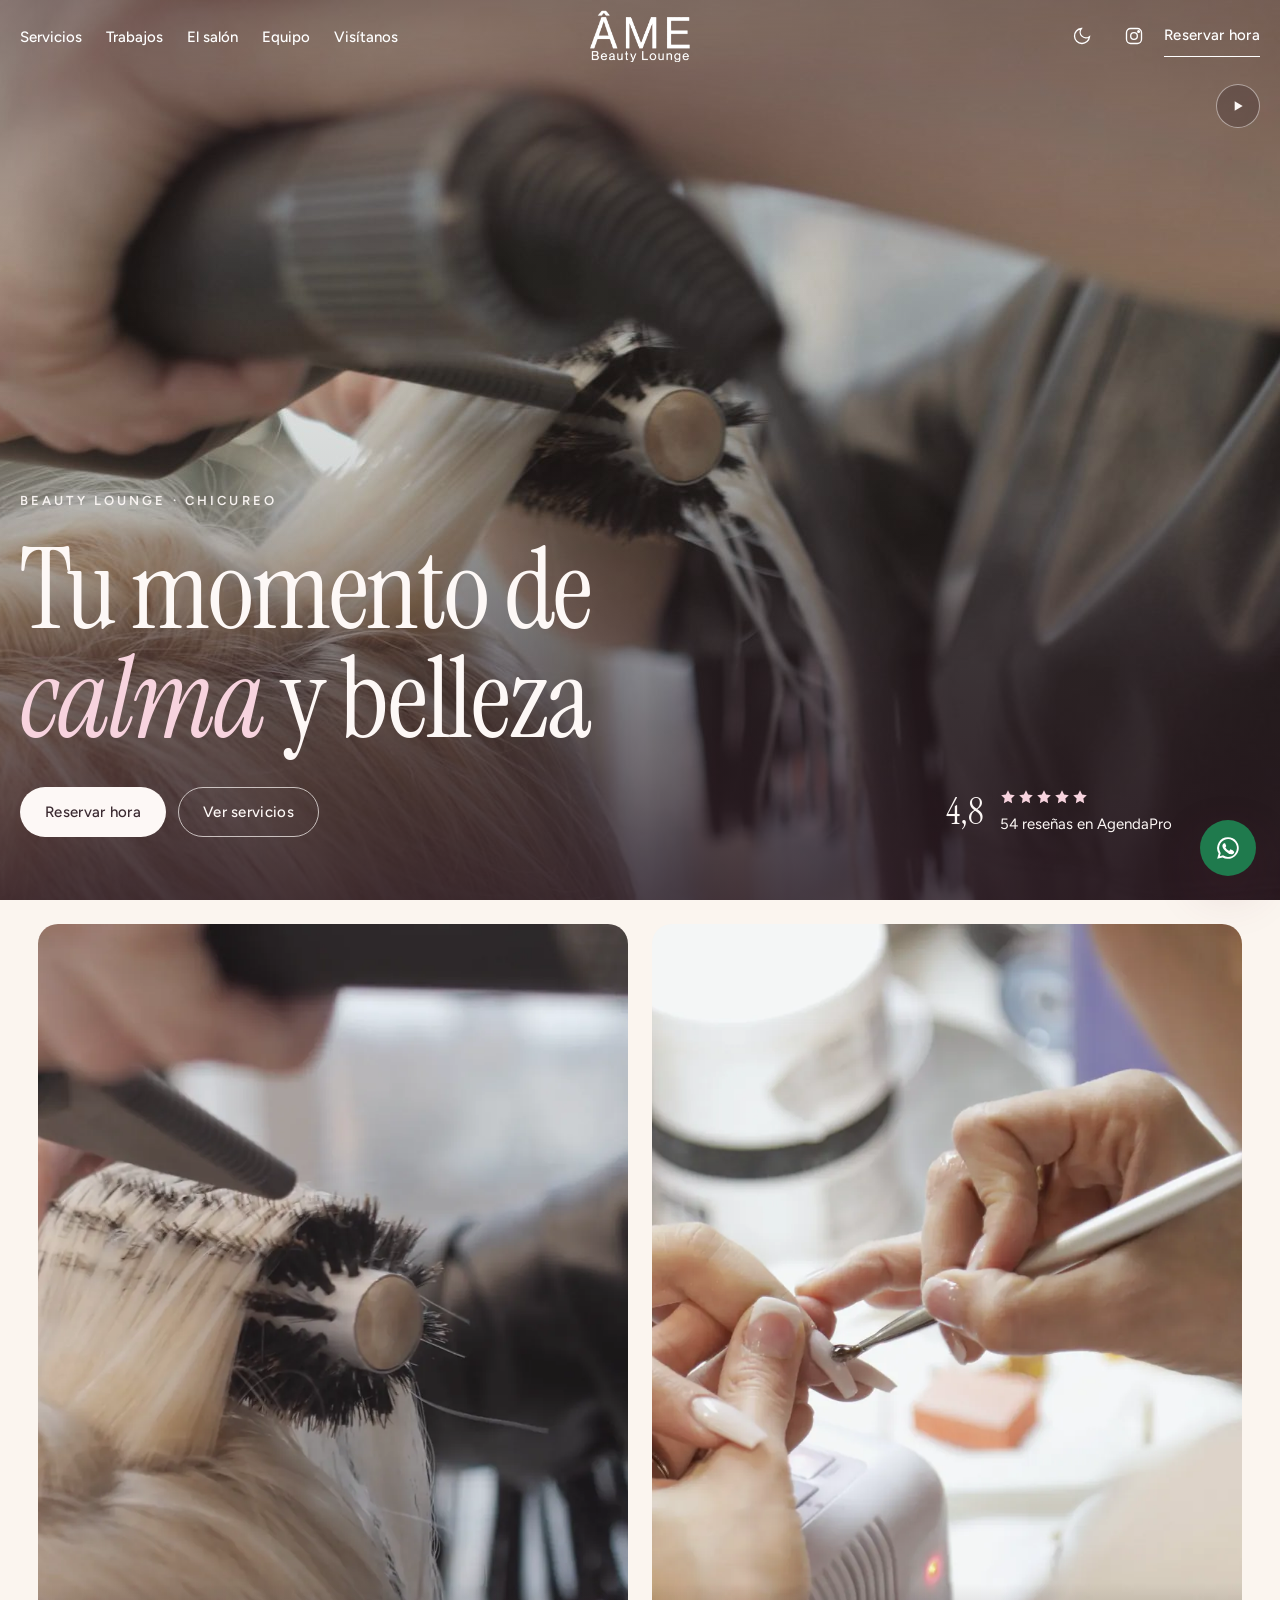
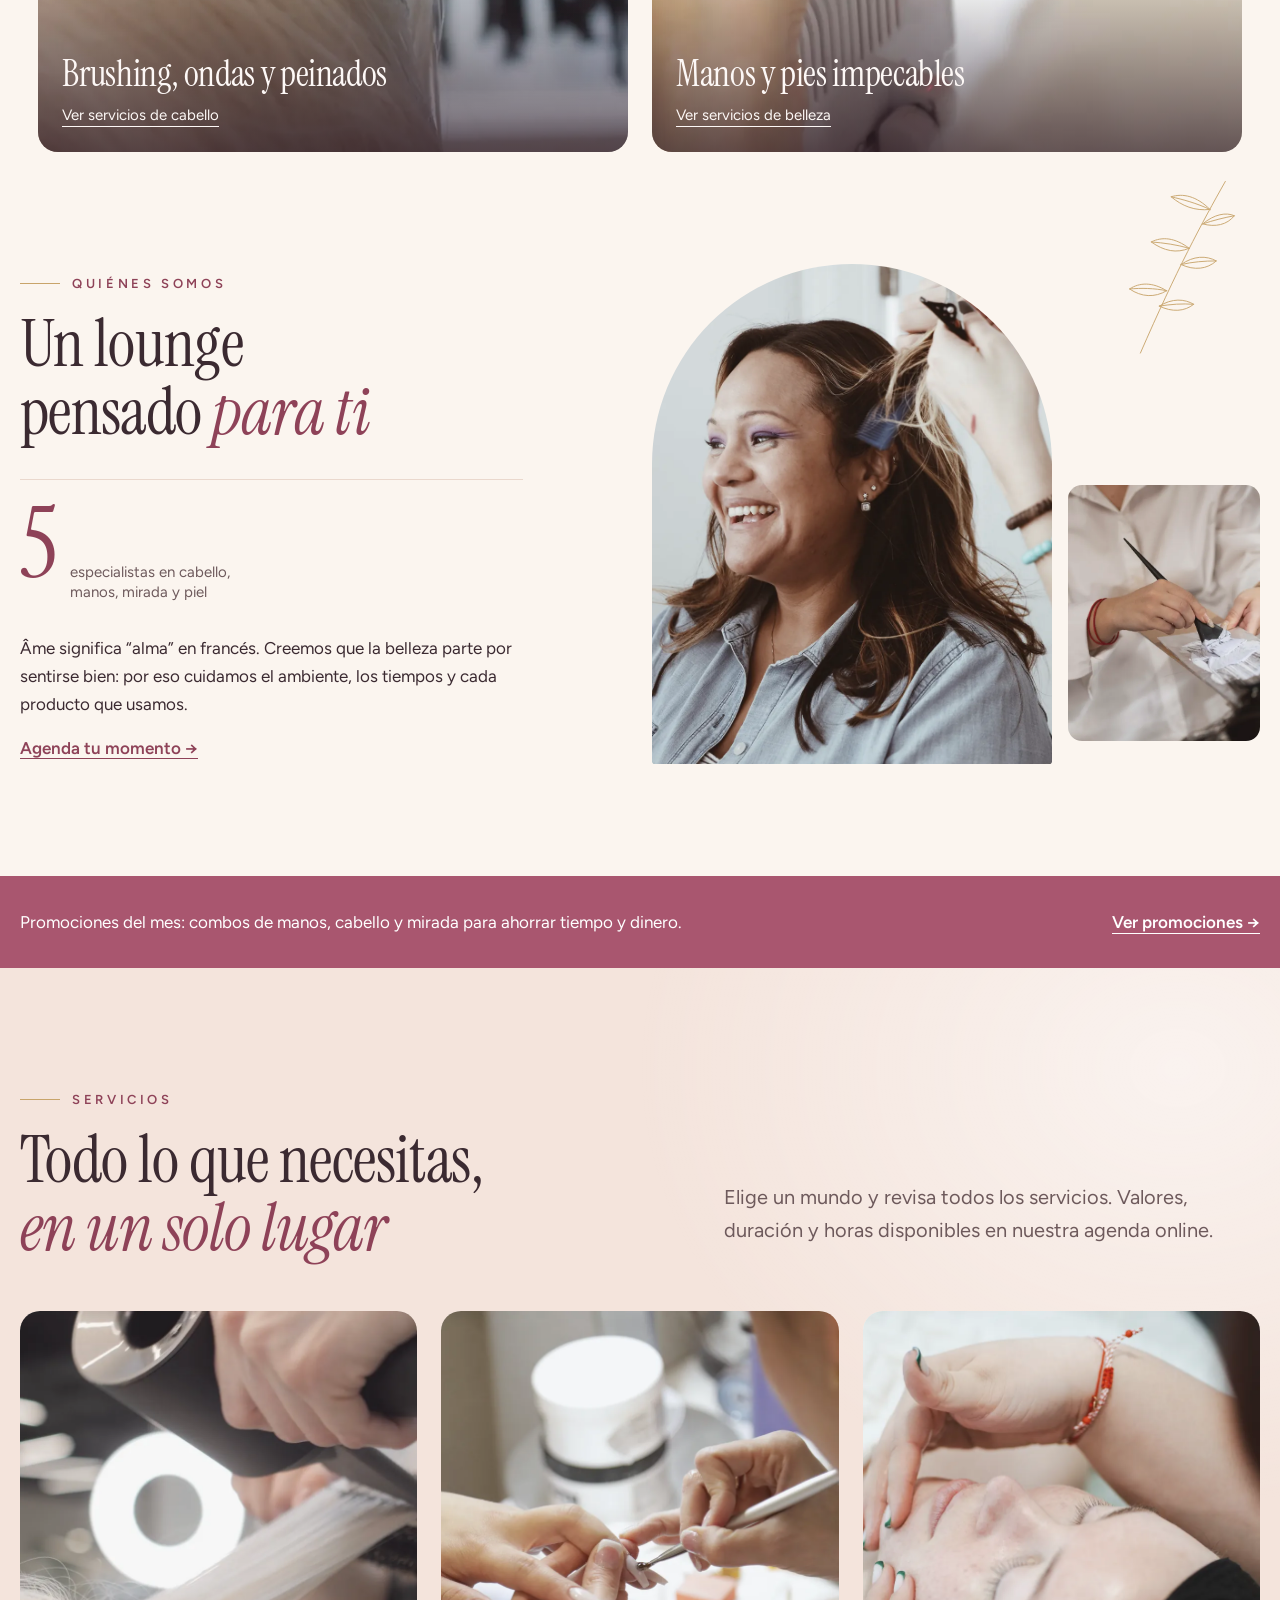
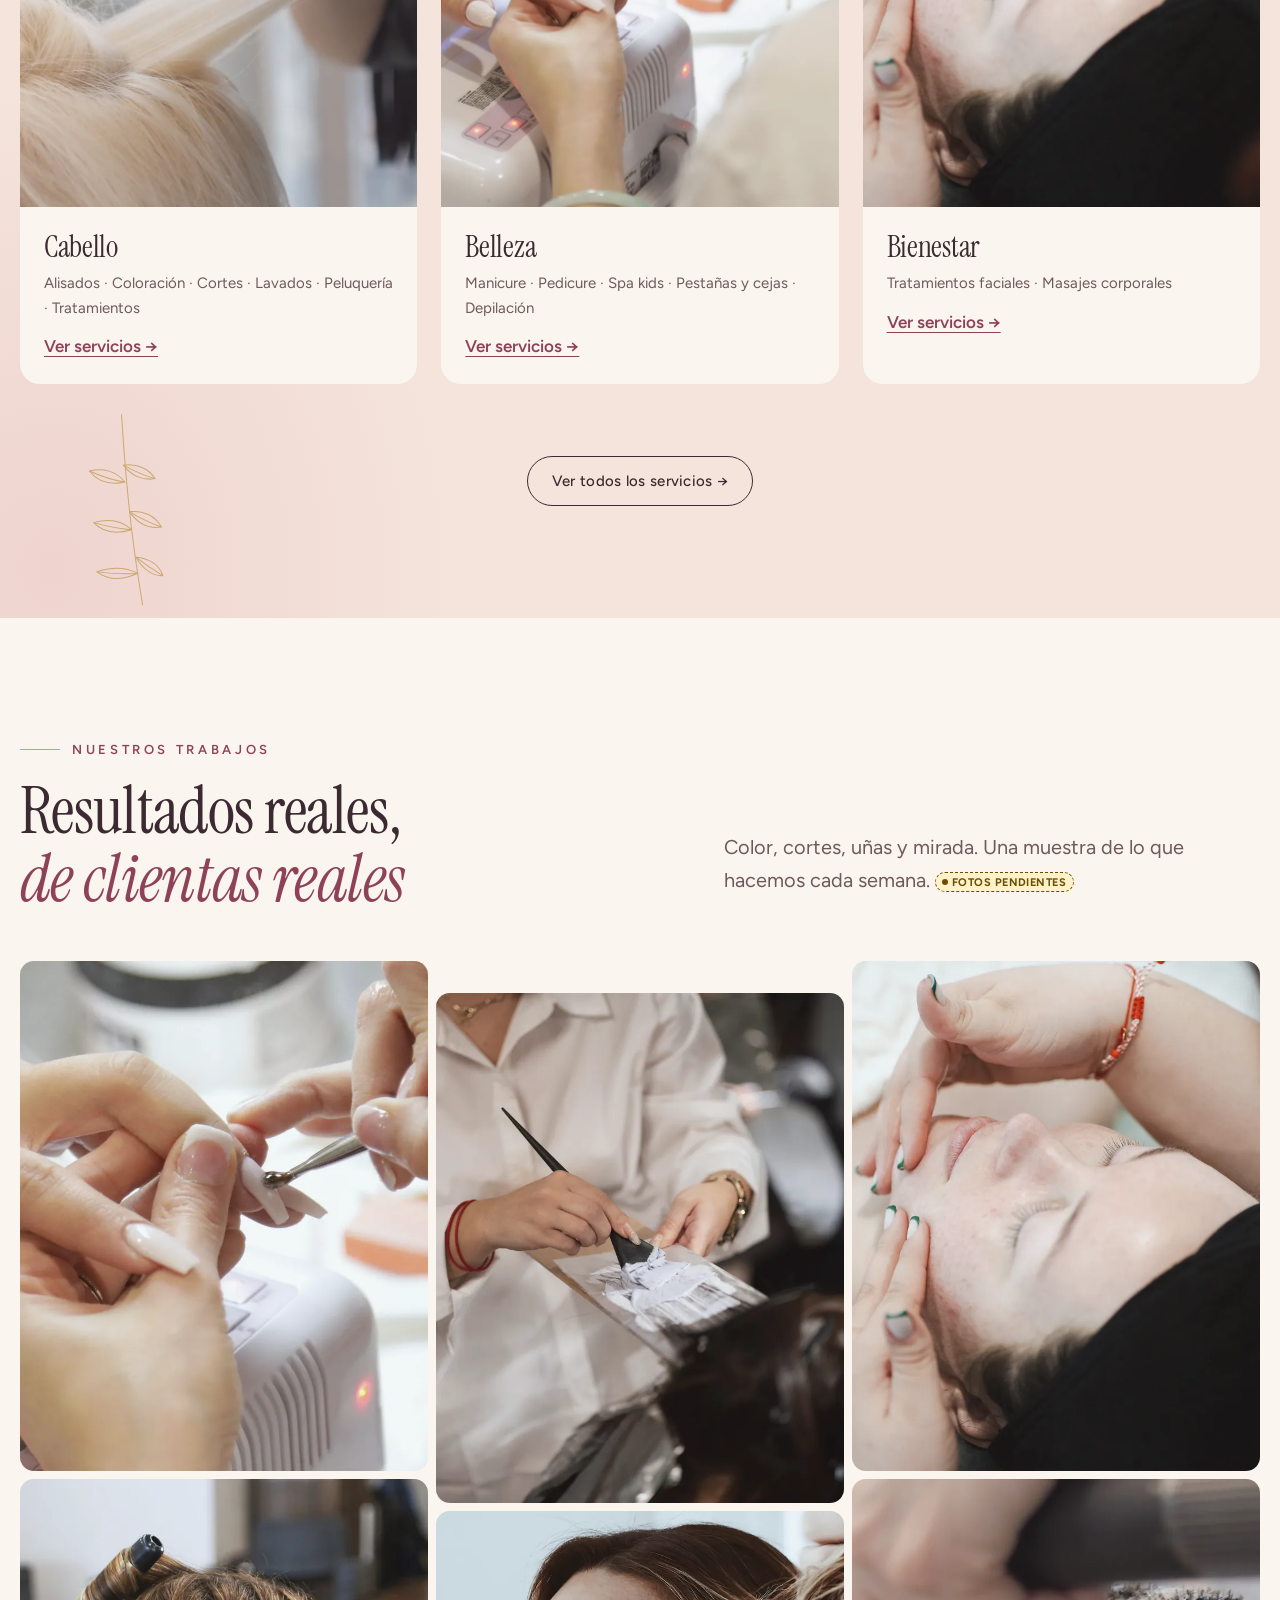
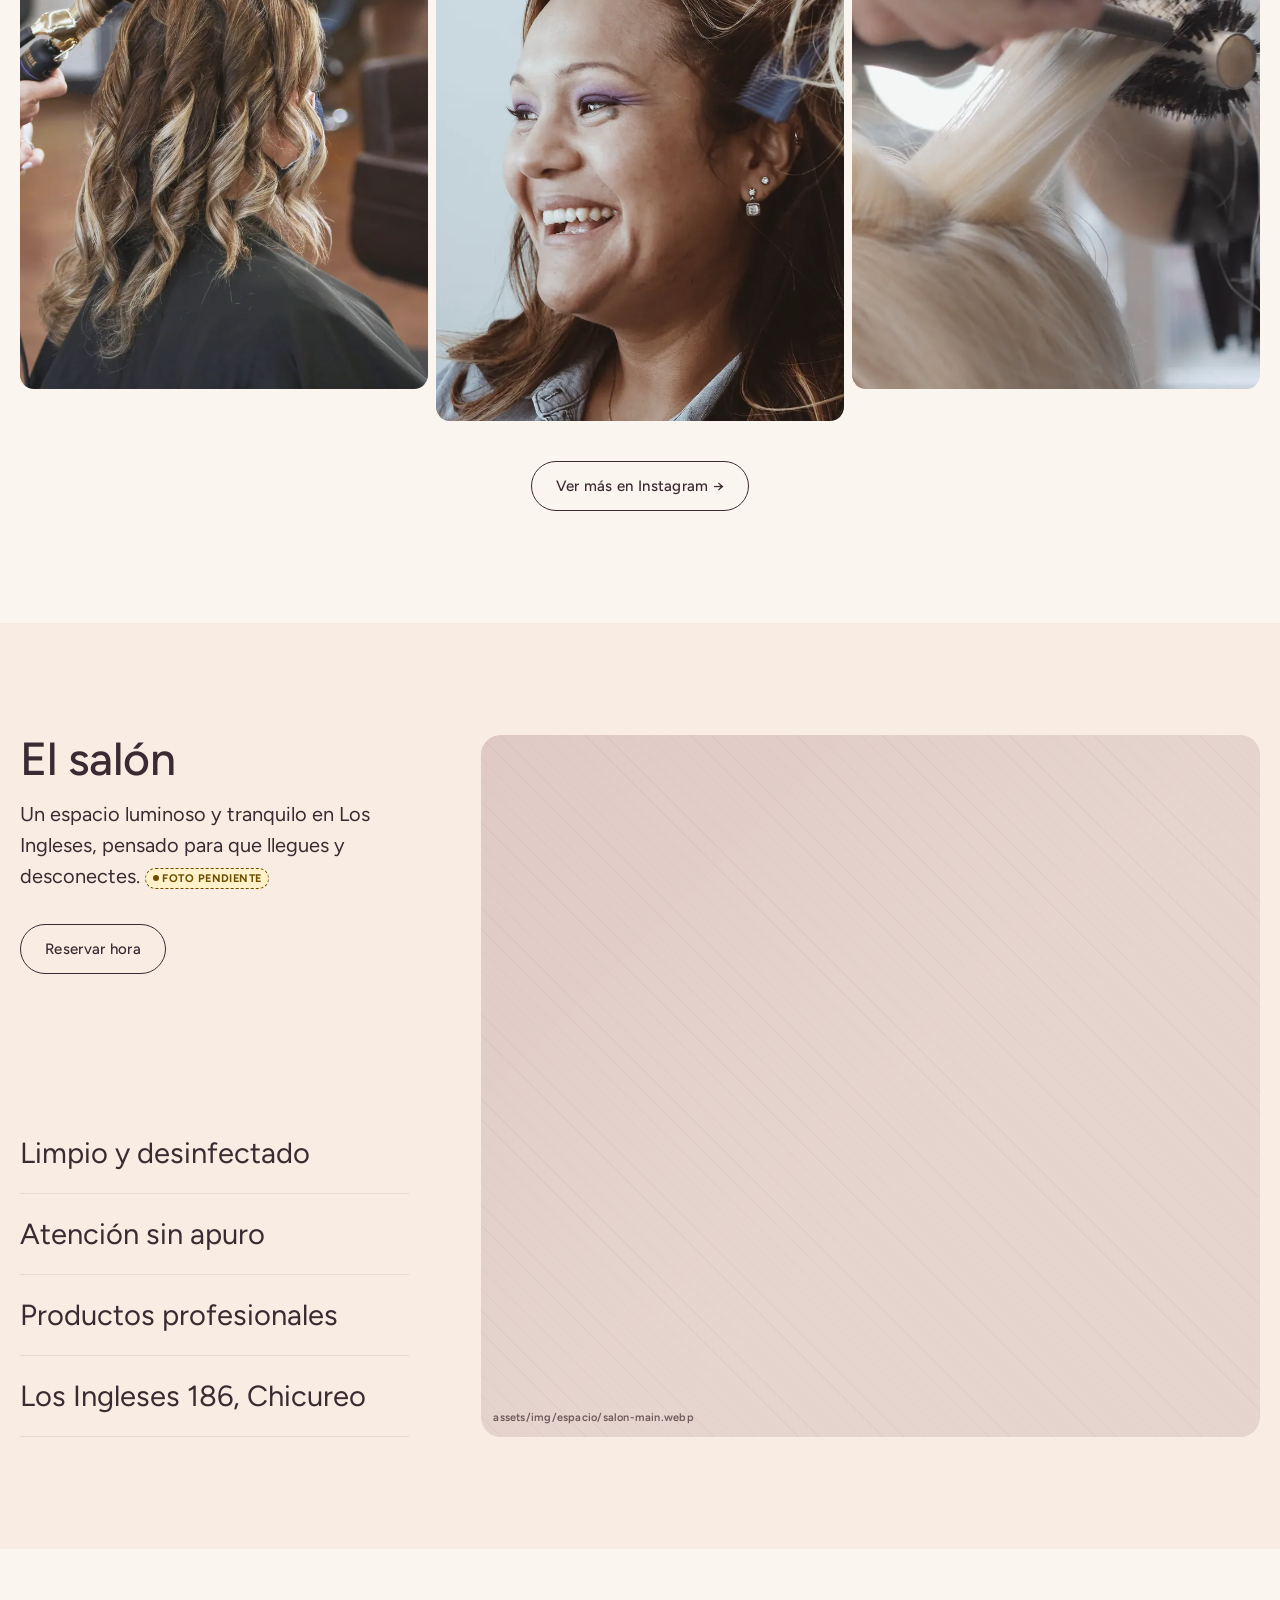
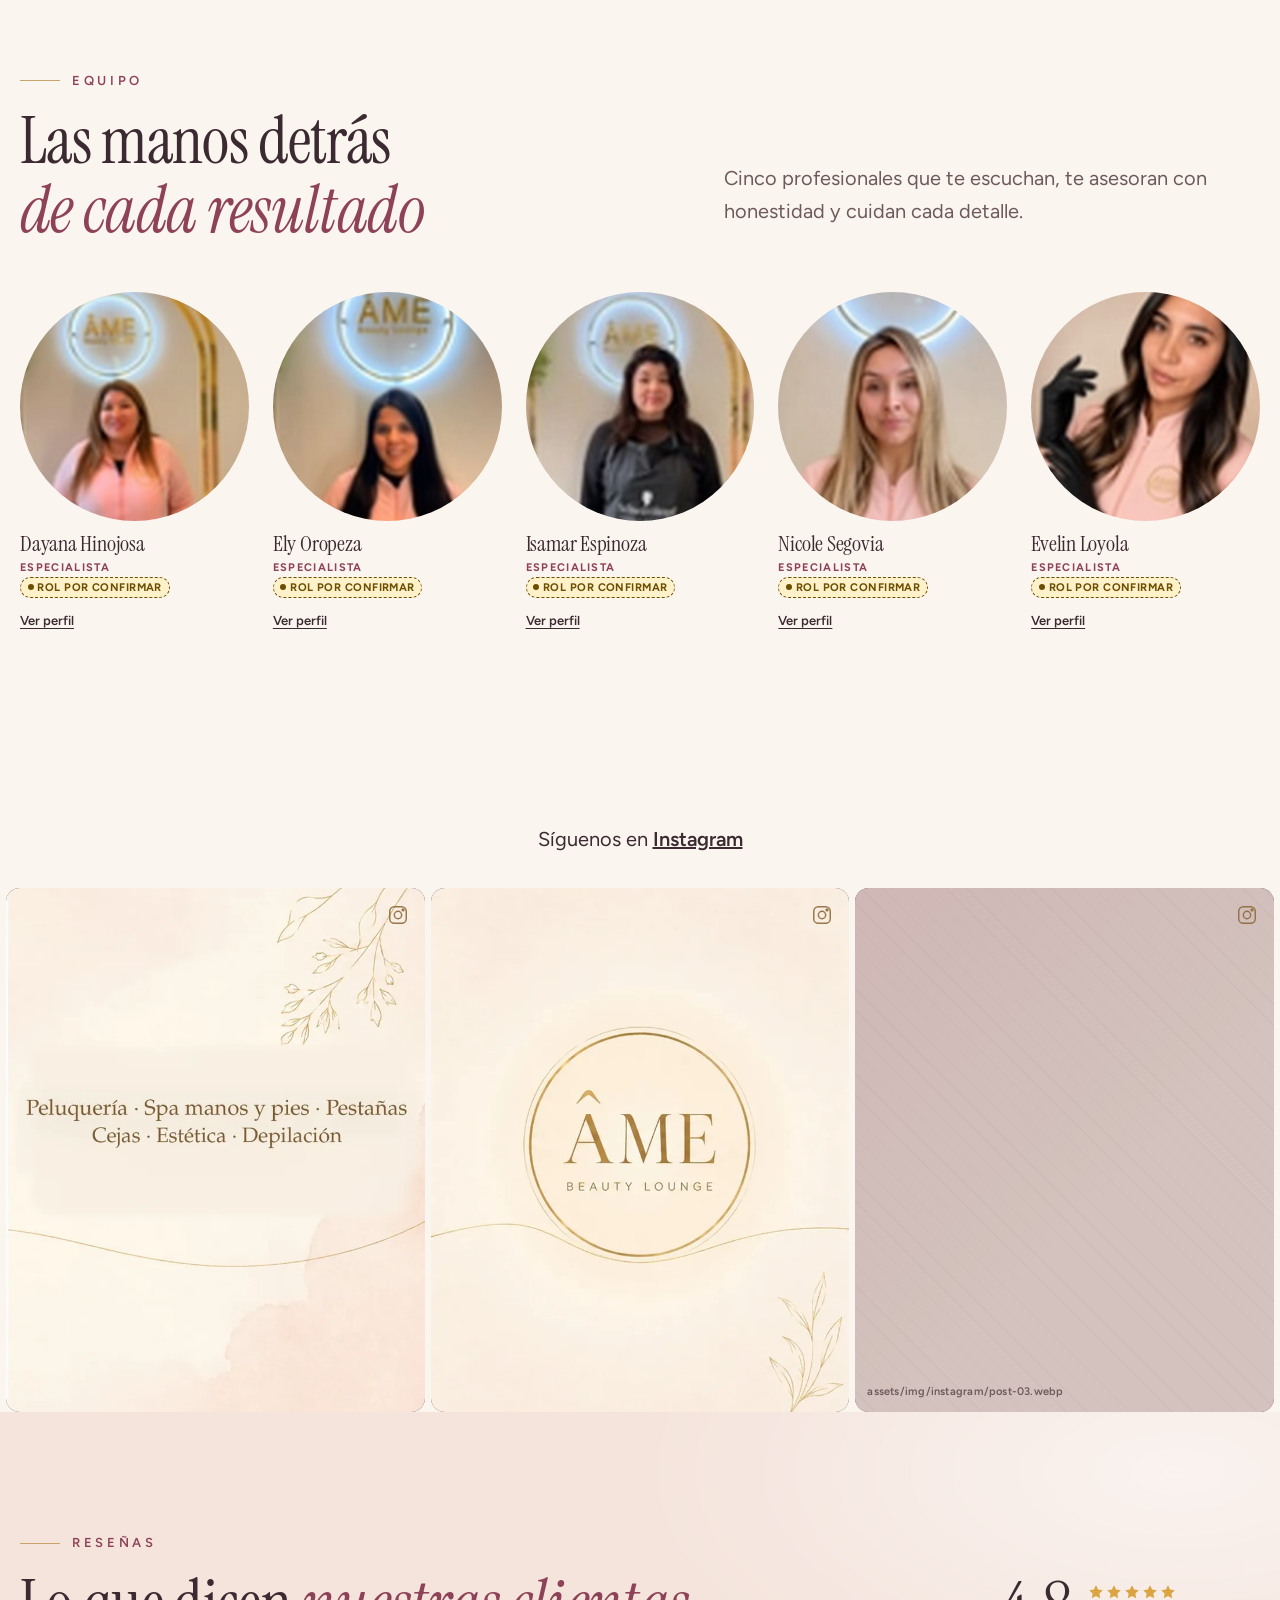
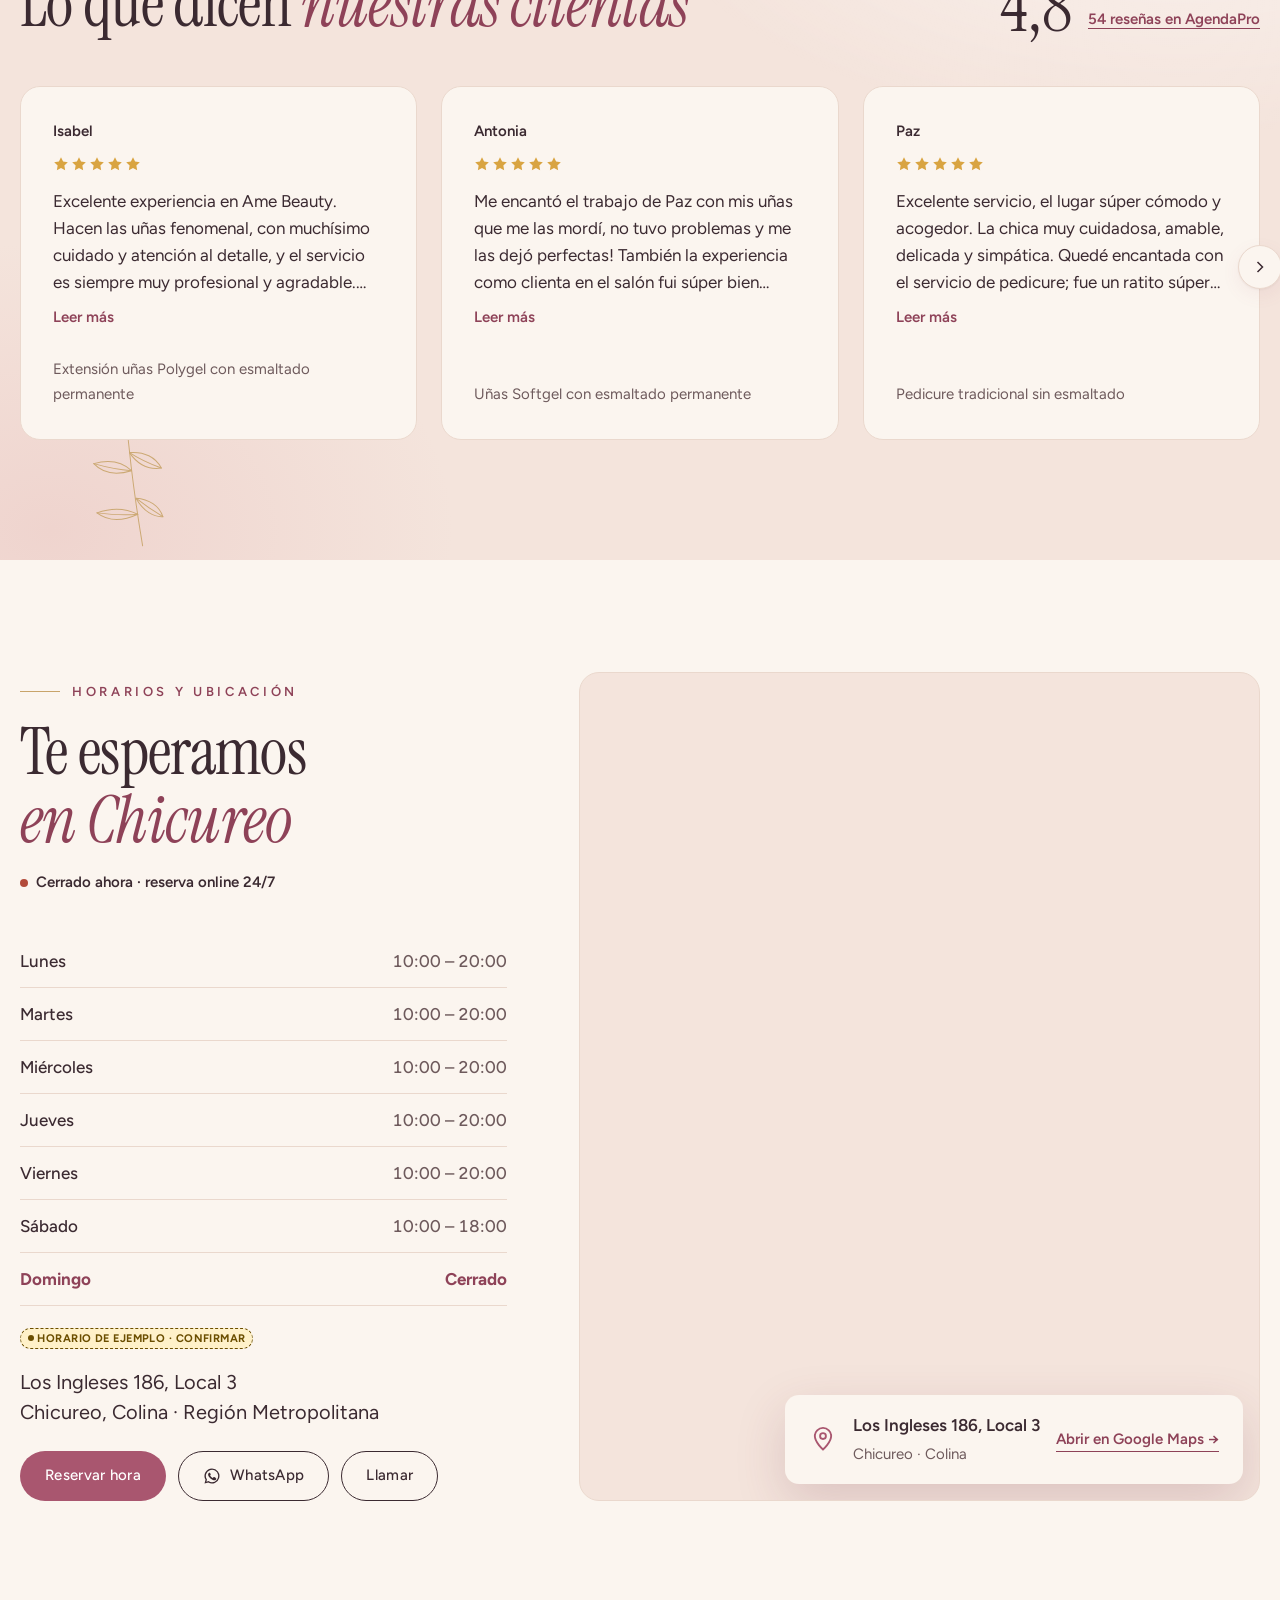
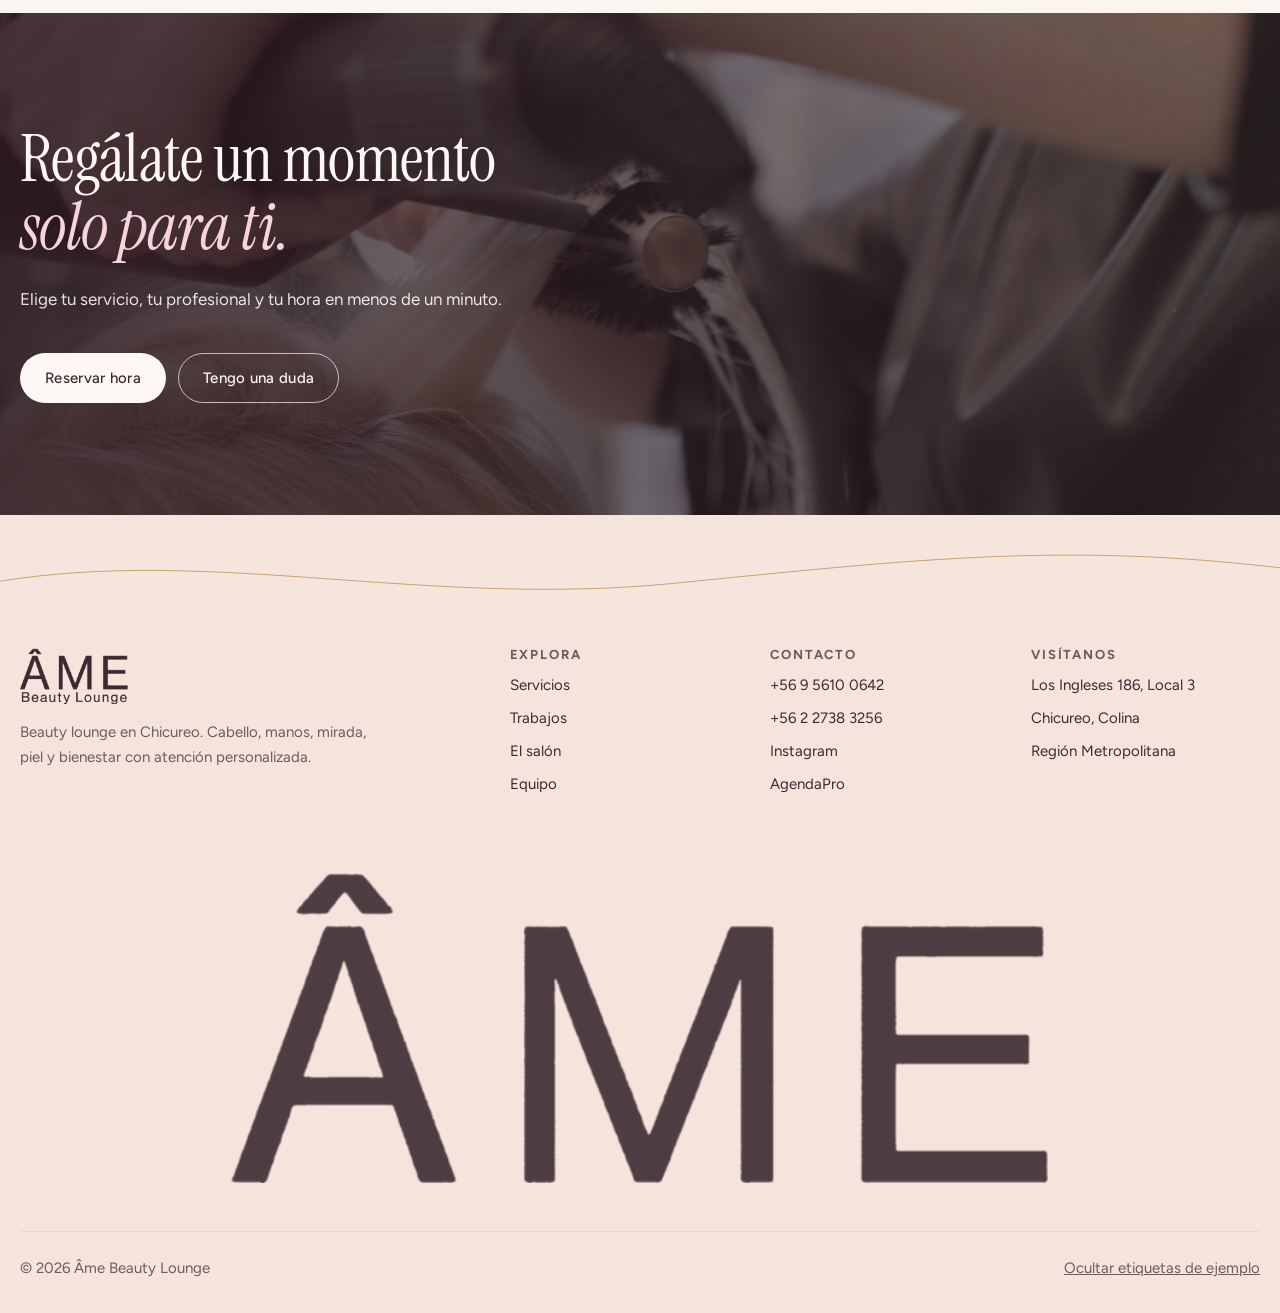
==== commit 8ff88503: "Use uploaded media, real AgendaPro reviews and Instagram posts; new type - Instrument Serif + Figtre" ====
--- a/index.html
+++ b/index.html
@@ -17,7 +17,7 @@
 <link rel="apple-touch-icon" href="assets/img/apple-touch-icon.png">
 <link rel="preconnect" href="https://fonts.googleapis.com">
 <link rel="preconnect" href="https://fonts.gstatic.com" crossorigin>
-<link href="https://fonts.googleapis.com/css2?family=Bodoni+Moda:ital,opsz,wght@0,6..96,400..700;1,6..96,400..700&family=Jost:wght@400;500;600;700&display=swap" rel="stylesheet">
+<link href="https://fonts.googleapis.com/css2?family=Instrument+Serif:ital@0;1&family=Figtree:wght@400;500;600;700&display=swap" rel="stylesheet">
 <script>try{var t=localStorage.getItem("ame-theme");if(t)document.documentElement.dataset.theme=JSON.parse(t)}catch(e){}</script>
 <script type="application/ld+json">
 {"@context":"https://schema.org","@type":"BeautySalon","name":"Âme Beauty Lounge","telephone":["+56956100642","+56227383256"],
@@ -30,33 +30,34 @@
    ============================================================ */
 :root{
   /* Paleta pastel 70 / 15 / 10 / 5 */
-  --c-bg:        #FDF8F6;   /* 70% perla rosada */
-  --c-surface:   #F6E8E8;   /* 15% rosa pastel */
+  --c-bg:        #FBF5EF;   /* 70% crema (papel de los posts de apertura) */
+  --c-surface:   #F4E4DC;   /* 15% rubor durazno (acuarela) */
   --c-ink:       #3B2A31;   /* 10% ciruela profundo */
   --c-accent:    #A9566F;   /* 5%  rosa empolvado (botones) — 4.9:1 con blanco */
   --c-accent-ink:#8E4258;   /* rosa para texto sobre claro (AA) */
   --c-on-accent: #FFFFFF;
-  --c-lilac:     #EEE7F4;   /* tinte lavanda para variar fondos */
+  --c-lilac:     #F8ECE3;   /* crema rosada para variar fondos */
+  --c-gold:      #C8A46A;   /* SOLO líneas finas y ramitas decorativas, nunca texto */
 
   --c-text:      var(--c-ink);
-  --c-muted:     #6B5860;
-  --c-line:      #EBD8D6;
+  --c-muted:     #6E5A5C;
+  --c-line:      #EAD8CD;
   --c-card:      #FFFFFF;
   --c-overlay:   rgba(43,24,33,.55);
   --c-sample-bg: #FFF1C9;
   --c-sample-tx: #6B4E00;
 
-  /* Tipografía: Bodoni Moda (titulares, alto contraste) + Jost (geométrica, como el logo) */
-  --font-display: "Bodoni Moda", "Didot", Georgia, serif;
-  --font-body: "Jost", "Futura", system-ui, -apple-system, "Segoe UI", sans-serif;
+  /* Tipografía: Instrument Serif (titulares, editorial) + Figtree (texto, limpia y cálida) */
+  --font-display: "Instrument Serif", "Iowan Old Style", Georgia, serif;
+  --font-body: "Figtree", system-ui, -apple-system, "Segoe UI", sans-serif;
 
   --fs-xs: .8125rem;
   --fs-sm: .9375rem;
   --fs-md: 1.0625rem;
   --fs-lg: 1.25rem;
   --fs-xl: clamp(1.6rem, 1.2rem + 1.6vw, 2.25rem);
-  --fs-2xl: clamp(2.1rem, 1.4rem + 3vw, 3.6rem);
-  --fs-hero: clamp(2.7rem, 1.2rem + 6.4vw, 6.4rem);
+  --fs-2xl: clamp(2.4rem, 1.6rem + 3.2vw, 4.1rem);
+  --fs-hero: clamp(3.1rem, 1.4rem + 7vw, 7.6rem);
 
   --sp-1: .25rem; --sp-2: .5rem; --sp-3: .75rem; --sp-4: 1rem;
   --sp-5: 1.5rem; --sp-6: 2rem; --sp-7: 3rem; --sp-8: 4.5rem; --sp-9: 7rem;
@@ -77,7 +78,7 @@
 }
 @media (prefers-color-scheme: dark){
   :root:not([data-theme="light"]){
-    --c-bg:#1E1719; --c-surface:#2A2023; --c-ink:#F7ECEF; --c-lilac:#28232F;
+    --c-bg:#1E1719; --c-surface:#2A2023; --c-ink:#F7ECEF; --c-lilac:#2B2224; --c-gold:#B8975F;
     --c-accent:#E8A6B8; --c-accent-ink:#F2BFCC; --c-on-accent:#1E1719;
     --c-text:#F7ECEF; --c-muted:#C2AEB5; --c-line:#3F3236; --c-card:#2F2427;
     --c-overlay:rgba(10,6,8,.62); --c-sample-bg:#4A3A10; --c-sample-tx:#FFE29A;
@@ -87,7 +88,7 @@
   }
 }
 :root[data-theme="dark"]{
-  --c-bg:#1E1719; --c-surface:#2A2023; --c-ink:#F7ECEF; --c-lilac:#28232F;
+  --c-bg:#1E1719; --c-surface:#2A2023; --c-ink:#F7ECEF; --c-lilac:#2B2224; --c-gold:#B8975F;
   --c-accent:#E8A6B8; --c-accent-ink:#F2BFCC; --c-on-accent:#1E1719;
   --c-text:#F7ECEF; --c-muted:#C2AEB5; --c-line:#3F3236; --c-card:#2F2427;
   --c-overlay:rgba(10,6,8,.62); --c-sample-bg:#4A3A10; --c-sample-tx:#FFE29A;
@@ -112,8 +113,7 @@
 img{height:auto}
 a{color:inherit}
 button,input,select,textarea{font:inherit;color:inherit}
-h1,h2,h3,h4{font-family:var(--font-display);font-weight:500;line-height:1.08;margin:0;letter-spacing:-.005em;text-wrap:balance}
-h1 em,h2 em,h3 em{font-weight:400}
+h1,h2,h3,h4{font-family:var(--font-display);font-weight:400;line-height:1.04;margin:0;letter-spacing:-.01em;text-wrap:balance}
 p{margin:0 0 var(--sp-4)}
 [id]{scroll-margin-top:calc(var(--header-h) + 12px)}
 :focus-visible{outline:3px solid var(--c-accent);outline-offset:3px;border-radius:4px}
@@ -127,10 +127,10 @@
 .section--alt{background:var(--c-surface)}
 .eyebrow{
   display:inline-flex;align-items:center;gap:var(--sp-3);
-  font-size:var(--fs-xs);font-weight:600;letter-spacing:.16em;text-transform:uppercase;color:var(--c-accent-ink);
+  font-size:var(--fs-xs);font-weight:600;letter-spacing:.28em;text-transform:uppercase;color:var(--c-accent-ink);
   margin-bottom:var(--sp-4);
 }
-.eyebrow::before{content:"";width:28px;height:1px;background:currentColor}
+.eyebrow::before{content:"";width:40px;height:1px;background:var(--c-gold)}
 .h2{font-size:var(--fs-2xl)}
 .h2 em{font-style:italic;color:var(--c-accent-ink)}
 .lead{font-size:var(--fs-lg);color:var(--c-muted);max-width:56ch}
@@ -759,6 +759,38 @@
 .svc-rows__go:hover{text-decoration:underline}
 /* El WhatsApp flotante no tapa la fila inferior del hero */
 @media (min-width: 900px){ .hero .hero__row{padding-right:88px} }
+
+/* ============================================================
+   DETALLES DE MARCA (inspirados en los posts de apertura):
+   acuarela rubor, líneas doradas finas y ramitas de línea
+   ============================================================ */
+.section--alt,.section--lilac{position:relative;isolation:isolate}
+.section--alt::before{content:"";position:absolute;inset:0;z-index:-1;pointer-events:none;
+  background:radial-gradient(60% 50% at 92% 8%, rgba(255,255,255,.55), transparent 70%),
+             radial-gradient(45% 55% at 4% 96%, rgba(226,170,170,.28), transparent 70%)}
+:root[data-theme="dark"] .section--alt::before{opacity:.15}
+@media (prefers-color-scheme: dark){ :root:not([data-theme="light"]) .section--alt::before{opacity:.15} }
+.sprig{position:absolute;width:clamp(90px, 12vw, 170px);height:auto;color:var(--c-gold);pointer-events:none;opacity:.9}
+.sprig path{fill:none;stroke:currentColor;stroke-width:1;stroke-linecap:round;stroke-linejoin:round;vector-effect:non-scaling-stroke}
+.sprig--tr{top:var(--sp-5);right:clamp(.5rem, 3vw, 3rem)}
+.sprig--bl{bottom:var(--sp-5);left:clamp(.5rem, 3vw, 3rem);transform:scaleX(-1) rotate(160deg)}
+.has-sprig{position:relative}
+.wave{display:block;width:100%;height:clamp(40px, 6vw, 80px);color:var(--c-gold);pointer-events:none}
+.wave path{fill:none;stroke:currentColor;stroke-width:1;vector-effect:non-scaling-stroke}
+.footer{padding-top:var(--sp-5)}
+.wave--footer{margin-bottom:var(--sp-6)}
+@media (max-width:699px){ .sprig{width:80px;opacity:.7} }
+
+/* Instagram: los posts ya traen su diseño, sin título ni degradado encima */
+.ig__post--real::after{display:none}
+.ig__post--real .ig__icon{color:#8E6A3C}
+
+/* Reseñas reales: sin fecha (AgendaPro muestra fechas relativas) */
+.review__top{align-items:center}
+.review .stars svg.is-empty{opacity:.25}
+.rev-score .stars{color:#D9A441}
+.review .stars{color:#D9A441}
+.hero__meta .stars{color:#F7D3DE}
 </style>
 </head>
 <body class="page-home">
@@ -835,9 +867,9 @@
         <a class="btn btn--light js-book" href="#" target="_blank" rel="noopener">Reservar hora</a>
         <a class="btn btn--ghost-light" href="servicios.html">Ver servicios</a>
       </div>
-      <a class="hero__meta" href="#visitanos" style="text-decoration:none">
-        <strong>186</strong>
-        <span>Los Ingleses, Local 3<br>Chicureo · Colina</span>
+      <a class="hero__meta js-reviews" href="#" target="_blank" rel="noopener" style="text-decoration:none">
+        <strong>4,8</strong>
+        <span><span class="stars" aria-hidden="true"><svg viewBox="0 0 20 20" fill="currentColor"><path d="M10 1.5l2.6 5.4 5.9.8-4.3 4.1 1 5.9L10 15l-5.2 2.7 1-5.9L1.5 7.7l5.9-.8z"/></svg><svg viewBox="0 0 20 20" fill="currentColor"><path d="M10 1.5l2.6 5.4 5.9.8-4.3 4.1 1 5.9L10 15l-5.2 2.7 1-5.9L1.5 7.7l5.9-.8z"/></svg><svg viewBox="0 0 20 20" fill="currentColor"><path d="M10 1.5l2.6 5.4 5.9.8-4.3 4.1 1 5.9L10 15l-5.2 2.7 1-5.9L1.5 7.7l5.9-.8z"/></svg><svg viewBox="0 0 20 20" fill="currentColor"><path d="M10 1.5l2.6 5.4 5.9.8-4.3 4.1 1 5.9L10 15l-5.2 2.7 1-5.9L1.5 7.7l5.9-.8z"/></svg><svg viewBox="0 0 20 20" fill="currentColor"><path d="M10 1.5l2.6 5.4 5.9.8-4.3 4.1 1 5.9L10 15l-5.2 2.7 1-5.9L1.5 7.7l5.9-.8z"/></svg></span><br>54 reseñas en AgendaPro</span>
       </a>
     </div>
   </div>
@@ -854,7 +886,8 @@
   </a>
 </div>
 <!-- =================== NOSOTROS =================== -->
-<section class="section" id="nosotros" aria-labelledby="about-title">
+<section class="section has-sprig" id="nosotros" aria-labelledby="about-title">
+  <svg class="sprig sprig--tr" viewBox="0 0 170 200" aria-hidden="true"><path d="M152 6C126 52 98 104 58 196"/><path d="M135 37C120 22 105 19 92 23C104 33 118 39 135 37Z"/><path d="M135 37C120 30 105 26 92 23"/><path d="M127 53C140 42 153 40 162 44C154 54 141 57 127 53Z"/><path d="M127 53C139 49 151 46 162 44"/><path d="M112 80C96 68 82 67 70 73C84 83 98 86 112 80Z"/><path d="M112 80C98 76 84 74 70 73"/><path d="M103 98C117 88 131 88 142 94C132 103 118 105 103 98Z"/><path d="M103 98C116 95 129 94 142 94"/><path d="M87 127C71 117 57 118 46 125C59 134 74 135 87 127Z"/><path d="M87 127C73 124 59 124 46 125"/><path d="M79 144C93 135 107 136 117 142C107 150 93 151 79 144Z"/><path d="M79 144C92 142 104 141 117 142"/></svg>
   <div class="container">
     <div class="about">
       <div class="about__text reveal">
@@ -883,6 +916,7 @@
 </div>
 <!-- =================== SERVICIOS =================== -->
 <section class="section section--alt" id="servicios" aria-labelledby="svc-title">
+  <svg class="sprig sprig--bl" viewBox="0 0 170 200" aria-hidden="true"><path d="M152 6C126 52 98 104 58 196"/><path d="M135 37C120 22 105 19 92 23C104 33 118 39 135 37Z"/><path d="M135 37C120 30 105 26 92 23"/><path d="M127 53C140 42 153 40 162 44C154 54 141 57 127 53Z"/><path d="M127 53C139 49 151 46 162 44"/><path d="M112 80C96 68 82 67 70 73C84 83 98 86 112 80Z"/><path d="M112 80C98 76 84 74 70 73"/><path d="M103 98C117 88 131 88 142 94C132 103 118 105 103 98Z"/><path d="M103 98C116 95 129 94 142 94"/><path d="M87 127C71 117 57 118 46 125C59 134 74 135 87 127Z"/><path d="M87 127C73 124 59 124 46 125"/><path d="M79 144C93 135 107 136 117 142C107 150 93 151 79 144Z"/><path d="M79 144C92 142 104 141 117 142"/></svg>
   <div class="container">
     <div class="section-head section-head--split">
       <div class="reveal">
@@ -960,25 +994,51 @@
 <section class="ig" aria-labelledby="ig-title">
   <div class="ig__head container reveal">
     <h2 class="sr-only" id="ig-title">Instagram</h2>
-    <p>Síguenos en <a class="js-ig" href="#" target="_blank" rel="noopener">Instagram</a> <span class="sample">Posts pendientes</span></p>
+    <p>Síguenos en <a class="js-ig" href="#" target="_blank" rel="noopener">Instagram</a></p>
   </div>
   <div class="ig__grid">
-    <a class="ig__post js-ig reveal" href="#" target="_blank" rel="noopener">
-      <div class="ph" data-file="assets/img/instagram/post-01.webp"><img src="assets/img/instagram/post-01.webp" alt="Post de Instagram de Âme" loading="lazy" width="720" height="900"></div>
+    <a class="ig__post ig__post--real reveal" href="https://www.instagram.com/p/DcnFDGguIDp/" target="_blank" rel="noopener" aria-label="Ver en Instagram: Peluquería, spa de manos y pies, pestañas, cejas, estética y depilación">
+      <div class="ph" data-file="assets/img/instagram/post-01.webp"><img src="assets/img/instagram/post-01.webp" alt="Post de Instagram: Peluquería, spa de manos y pies, pestañas, cejas, estética y depilación" loading="lazy" width="720" height="900"></div>
       <svg class="ig__icon" viewBox="0 0 24 24" fill="none" stroke="currentColor" stroke-width="1.6" aria-hidden="true"><rect x="3" y="3" width="18" height="18" rx="5"/><circle cx="12" cy="12" r="4"/><circle cx="17.5" cy="6.5" r="1" fill="currentColor"/></svg>
-      <p class="ig__title"><small>Manos</small>Color que dura</p>
     </a>
-    <a class="ig__post js-ig reveal" data-delay="1" href="#" target="_blank" rel="noopener">
-      <video class="ig-video" muted loop playsinline preload="none" poster="assets/img/hero-poster-mobile.jpg" aria-hidden="true"><source src="assets/video/hero-mobile.mp4" type="video/mp4"></video>
-      <span class="ig__play" aria-hidden="true"><svg viewBox="0 0 24 24" fill="currentColor"><path d="M7 5l12 7-12 7z"/></svg></span>
+    <a class="ig__post ig__post--real reveal" data-delay="1" href="https://www.instagram.com/p/DbwMZsOPDCy/" target="_blank" rel="noopener" aria-label="Ver en Instagram: logo de Âme Beauty Lounge">
+      <div class="ph" data-file="assets/img/instagram/post-02.webp"><img src="assets/img/instagram/post-02.webp" alt="Post de Instagram: logo de Âme Beauty Lounge" loading="lazy" width="720" height="900"></div>
       <svg class="ig__icon" viewBox="0 0 24 24" fill="none" stroke="currentColor" stroke-width="1.6" aria-hidden="true"><rect x="3" y="3" width="18" height="18" rx="5"/><circle cx="12" cy="12" r="4"/><circle cx="17.5" cy="6.5" r="1" fill="currentColor"/></svg>
-      <p class="ig__title"><small>Reel</small>Brushing de la semana</p>
     </a>
-    <a class="ig__post js-ig reveal" data-delay="2" href="#" target="_blank" rel="noopener">
-      <div class="ph" data-file="assets/img/instagram/post-03.webp"><img src="assets/img/instagram/post-03.webp" alt="Post de Instagram de Âme" loading="lazy" width="720" height="900"></div>
+    <a class="ig__post ig__post--real reveal" data-delay="2" href="https://www.instagram.com/p/Da1IMMMP2p3/" target="_blank" rel="noopener" aria-label="Ver en Instagram: Una nueva experiencia de belleza en Chicureo">
+      <div class="ph" data-file="assets/img/instagram/post-03.webp"><img src="assets/img/instagram/post-03.webp" alt="Post de Instagram: Una nueva experiencia de belleza en Chicureo" loading="lazy" width="720" height="900"></div>
       <svg class="ig__icon" viewBox="0 0 24 24" fill="none" stroke="currentColor" stroke-width="1.6" aria-hidden="true"><rect x="3" y="3" width="18" height="18" rx="5"/><circle cx="12" cy="12" r="4"/><circle cx="17.5" cy="6.5" r="1" fill="currentColor"/></svg>
-      <p class="ig__title"><small>Mirada</small>Lifting natural</p>
     </a>
+  </div>
+</section>
+
+<!-- =================== RESEÑAS =================== -->
+<section class="section section--alt" id="resenas" aria-labelledby="rev-title">
+  <svg class="sprig sprig--bl" viewBox="0 0 170 200" aria-hidden="true"><path d="M152 6C126 52 98 104 58 196"/><path d="M135 37C120 22 105 19 92 23C104 33 118 39 135 37Z"/><path d="M135 37C120 30 105 26 92 23"/><path d="M127 53C140 42 153 40 162 44C154 54 141 57 127 53Z"/><path d="M127 53C139 49 151 46 162 44"/><path d="M112 80C96 68 82 67 70 73C84 83 98 86 112 80Z"/><path d="M112 80C98 76 84 74 70 73"/><path d="M103 98C117 88 131 88 142 94C132 103 118 105 103 98Z"/><path d="M103 98C116 95 129 94 142 94"/><path d="M87 127C71 117 57 118 46 125C59 134 74 135 87 127Z"/><path d="M87 127C73 124 59 124 46 125"/><path d="M79 144C93 135 107 136 117 142C107 150 93 151 79 144Z"/><path d="M79 144C92 142 104 141 117 142"/></svg>
+  <div class="container">
+    <div class="rev-head reveal">
+      <div>
+        <p class="eyebrow">Reseñas</p>
+        <h2 class="h2" id="rev-title">Lo que dicen <em>nuestras clientas</em></h2>
+      </div>
+      <div class="rev-score">
+        <span class="rev-score__num" aria-hidden="true">4,8</span>
+        <div>
+          <span class="stars" aria-hidden="true"><svg viewBox="0 0 20 20" fill="currentColor" width="18" height="18"><path d="M10 1.5l2.6 5.4 5.9.8-4.3 4.1 1 5.9L10 15l-5.2 2.7 1-5.9L1.5 7.7l5.9-.8z"/></svg><svg viewBox="0 0 20 20" fill="currentColor" width="18" height="18"><path d="M10 1.5l2.6 5.4 5.9.8-4.3 4.1 1 5.9L10 15l-5.2 2.7 1-5.9L1.5 7.7l5.9-.8z"/></svg><svg viewBox="0 0 20 20" fill="currentColor" width="18" height="18"><path d="M10 1.5l2.6 5.4 5.9.8-4.3 4.1 1 5.9L10 15l-5.2 2.7 1-5.9L1.5 7.7l5.9-.8z"/></svg><svg viewBox="0 0 20 20" fill="currentColor" width="18" height="18"><path d="M10 1.5l2.6 5.4 5.9.8-4.3 4.1 1 5.9L10 15l-5.2 2.7 1-5.9L1.5 7.7l5.9-.8z"/></svg><svg viewBox="0 0 20 20" fill="currentColor" width="18" height="18"><path d="M10 1.5l2.6 5.4 5.9.8-4.3 4.1 1 5.9L10 15l-5.2 2.7 1-5.9L1.5 7.7l5.9-.8z"/></svg></span>
+          <p class="sr-only">Calificación 4,8 de 5</p>
+          <a class="link js-reviews" href="#" target="_blank" rel="noopener">54 reseñas en AgendaPro</a>
+        </div>
+      </div>
+    </div>
+    <div class="carousel reveal" role="region" aria-roledescription="carrusel" aria-label="Reseñas de clientas">
+      <ul class="carousel__track" id="reviews" tabindex="0"><!-- JS --></ul>
+      <button class="carousel__btn carousel__btn--prev" type="button" aria-label="Reseñas anteriores">
+        <svg viewBox="0 0 24 24" fill="none" stroke="currentColor" stroke-width="1.8" aria-hidden="true"><path d="M15 6l-6 6 6 6"/></svg>
+      </button>
+      <button class="carousel__btn carousel__btn--next" type="button" aria-label="Más reseñas">
+        <svg viewBox="0 0 24 24" fill="none" stroke="currentColor" stroke-width="1.8" aria-hidden="true"><path d="M9 6l6 6-6 6"/></svg>
+      </button>
+    </div>
   </div>
 </section>
 
@@ -1029,6 +1089,8 @@
 
 <!-- =================== FOOTER =================== -->
 <footer class="footer">
+  <svg class="wave wave--footer" viewBox="0 0 1440 80" preserveAspectRatio="none" aria-hidden="true"><path d="M0 44C240 8 480 72 760 46S1200 4 1440 30"/></svg>
+
   <div class="container">
     <div class="footer__grid">
       <div>
@@ -1103,6 +1165,7 @@
   whatsapp: "56956100642",
   agendapro: "https://ameblounge.site.agendapro.com/cl/sucursal/25770",
   bookingInline: true,   // false = los botones "Reservar" abren AgendaPro en pestaña nueva
+  reviews:   "https://link.agendapro.com/cl/ameblounge/49b17017/reviews/81e643b9-484a-4381-9655-ee2e82c45046",
   instagram: "https://www.instagram.com/",   // TODO: reemplazar por el perfil real (p. ej. https://www.instagram.com/usuario/)
   mapEmbed: "https://www.google.com/maps?q=Los%20Ingleses%20186%2C%20Chicureo%2C%20Colina%2C%20Chile&z=16&output=embed",
   // Mensajes de WhatsApp pre-armados según la sección del clic
@@ -1129,7 +1192,8 @@
 };
 
 /* Servicios — las 16 categorías de AgendaPro, en su mismo orden, agrupadas en mundos.
-   Los 3 servicios de cada categoría son REFERENCIALES: reemplazar por los reales. Agregar servicios = agregar filas. */
+   Manicure, pestañas y cejas, masajes, depilación de rostro y la promo mani+pedi usan nombres reales
+   (tomados de las reseñas de AgendaPro); el resto son REFERENCIALES: reemplazar por los reales. Agregar servicios = agregar filas. */
 const SERVICES = [
   { id: "cabello", name: "Cabello", img: "cabello-wide.webp",
     intro: "Color, corte, alisado y cuidado pensados para tu tipo de cabello.",
@@ -1144,11 +1208,11 @@
   { id: "belleza", name: "Belleza", img: "belleza-wide.webp",
     intro: "Manos, pies y mirada. Detalles que se notan, con herramientas esterilizadas.",
     groups: [
-      { id: "manicure-femenina", name: "Manicure femenina", items: ["Esmaltado permanente", "Soft gel", "Polygel"] },
-      { id: "pedicure-femenina", name: "Pedicure femenina", items: ["Pedicure spa", "Esmaltado permanente en pies", "Tratamiento de durezas"] },
+      { id: "manicure-femenina", name: "Manicure femenina", items: ["Manicure con esmaltado permanente 1 color", "Manicure permanente con refuerzo simple", "Manicure con esmaltado permanente y refuerzo rubber 1 color", "Uñas Softgel con esmaltado permanente 1 color", "Extensión de uñas Polygel con esmaltado permanente 1 color"] },
+      { id: "pedicure-femenina", name: "Pedicure femenina", items: ["Pedicure tradicional sin esmaltado", "Pedicure con esmaltado permanente", "Pedicure spa"] },
       { id: "spa-kids", name: "Spa kids", items: ["Mani kids", "Pedi kids", "Peinado kids"] },
       { id: "masculina", name: "Manicure y pedicure masculina", items: ["Manicure masculina", "Pedicure masculina", "Combo mani + pedi"] },
-      { id: "pestanas-cejas", name: "Pestañas y cejas", items: ["Lifting de pestañas", "Extensiones de pestañas", "Laminado de cejas"] },
+      { id: "pestanas-cejas", name: "Pestañas y cejas", items: ["Lifting de pestañas con tinte", "Extensión de pestañas volumen (2D-3D-4D-5D)", "Laminado de cejas con tinte"] },
       { id: "depilacion-femenina", name: "Depilación femenina", items: ["Rostro completo", "Axilas y piernas", "Rebaje"] },
       { id: "depilacion-masculina", name: "Depilación masculina", items: ["Espalda", "Pecho y abdomen", "Cejas y rostro"] }
     ] },
@@ -1156,23 +1220,36 @@
     intro: "Una pausa real en tu semana: cuidado de la piel y masajes.",
     groups: [
       { id: "faciales", name: "Tratamientos faciales", items: ["Limpieza facial profunda", "Hidratación facial", "Dermaplaning"] },
-      { id: "masajes", name: "Masajes corporales", items: ["Masaje relajante", "Masaje descontracturante", "Drenaje linfático"] }
+      { id: "masajes", name: "Masajes corporales", items: ["Masaje mixto descontracturante + relajante (45 min)", "Masaje relajante", "Masaje descontracturante"] }
     ] },
   { id: "promociones", name: "Promociones", promo: true,
     intro: "Combos pensados para ahorrar tiempo y dinero. Revisa las vigentes en la agenda.",
     groups: [
-      { id: "promos", name: "Promociones del mes", items: ["Mani + pedi permanente", "Corte + tratamiento capilar", "Lifting + laminado de cejas"] }
+      { id: "promos", name: "Promociones del mes", items: ["Promo manicure y pedicure esmaltado permanente 1 color", "Corte + tratamiento capilar", "Lifting + laminado de cejas"] }
     ] }
 ];
 
+/* Reseñas reales de AgendaPro (4,8 · 54 reseñas). Solo las que tienen comentario. */
+const REVIEWS = [
+  { name: "Isabel",    stars: 5, service: "Extensión uñas Polygel con esmaltado permanente", text: "Excelente experiencia en Ame Beauty. Hacen las uñas fenomenal, con muchísimo cuidado y atención al detalle, y el servicio es siempre muy profesional y agradable. Además, valoro especialmente que todo está perfectamente esterilizado y los materiales utilizados son individuales para cada cliente, algo que da muchísima confianza. ¡Muy recomendable!" },
+  { name: "Antonia",   stars: 5, service: "Uñas Softgel con esmaltado permanente", text: "Me encantó el trabajo de Paz con mis uñas que me las mordí, no tuvo problemas y me las dejó perfectas! También la experiencia como clienta en el salón fui súper bien recibida, acogida, conversamos, valoré cada detalle tanto de Paz como del equipo. El café, galletas y hasta me dieron un regalito!" },
+  { name: "Paz",       stars: 5, service: "Pedicure tradicional sin esmaltado", text: "Excelente servicio, el lugar súper cómodo y acogedor. La chica muy cuidadosa, amable, delicada y simpática. Quedé encantada con el servicio de pedicure; fue un ratito súper relajante, ¡sin duda volveré!" },
+  { name: "Mara",      stars: 5, service: "Lifting de pestañas con tinte", text: "Servicio excelente y muy amorosas todas las niñas. Definitivamente voy a volver, quedé muy conforme." },
+  { name: "Virginia",  stars: 5, service: "Extensión de pestañas volumen", text: "Muy buena atención y muy lindo y acogedor el nuevo local!" },
+  { name: "Ángeles",   stars: 5, service: "Masaje mixto descontracturante + relajante", text: "Excelentes masajes!" },
+  { name: "Bárbara",   stars: 5, service: "Manicure con esmaltado permanente", text: "Excelente servicio, muy simpáticas todas, feliz con mi esmaltado." },
+  { name: "Yoeni",     stars: 5, service: "Manicure con esmaltado permanente", text: "Las uñitas me quedaron bellísimas." },
+  { name: "Vicky",     stars: 4, service: "Promo manicure y pedicure esmaltado permanente", text: "Muy buenos trabajos, recomendado." }
+];
+
 /* Galería — reemplaza con fotos reales (assets/img/galeria/) */
 const GALLERY = [
-  { home: true, file: "unas-01.webp",     cat: "unas",    cap: "Esmaltado permanente" },
-  { home: true, file: "color-01.webp",    cat: "color",   cap: "Balayage luminoso" },
-  { home: true, file: "pestanas-01.webp", cat: "rostro",  cap: "Lifting de pestañas" },
-  { home: true, file: "corte-01.webp",    cat: "corte",   cap: "Corte y brushing" },
-  { home: true, file: "unas-02.webp",     cat: "unas",    cap: "Nail art" },
-  { home: true, file: "cejas-01.webp",    cat: "rostro",  cap: "Laminado de cejas" }
+  { home: true, file: "unas-01.webp",     cat: "unas",   cap: "Manicure de precisión" },
+  { home: true, file: "color-01.webp",    cat: "color",  cap: "Color con pincel y papel" },
+  { home: true, file: "rostro-01.webp",   cat: "rostro", cap: "Limpieza facial" },
+  { home: true, file: "ondas-01.webp",    cat: "cabello",cap: "Ondas con tenaza" },
+  { home: true, file: "color-02.webp",    cat: "color",  cap: "Color luminoso" },
+  { home: true, file: "brushing-01.webp", cat: "cabello",cap: "Brushing con cepillo redondo" }
 ];
 
 /* Equipo — nombres reales; roles y bios por confirmar. Fotos: assets/img/team/<nombre-apellido>.jpg */
@@ -1195,6 +1272,7 @@
   get(k, d){ try { const v = localStorage.getItem(k); return v ? JSON.parse(v) : d; } catch { return d; } },
   set(k, v){ try { localStorage.setItem(k, JSON.stringify(v)); } catch {} }
 };
+const STAR = '<svg viewBox="0 0 20 20" fill="currentColor" width="16" height="16" aria-hidden="true"><path d="M10 1.5l2.6 5.4 5.9.8-4.3 4.1 1 5.9L10 15l-5.2 2.7 1-5.9L1.5 7.7l5.9-.8z"/></svg>';
 const sampleBadge = (txt = "Contenido de ejemplo") => `<span class="sample">${txt}</span>`;
 const imgBox = (src, alt, cls = "", attrs = "") =>
   `<div class="ph ${cls}" data-file="${esc(src)}" ${attrs}><img src="${esc(src)}" alt="${esc(alt)}" loading="lazy" decoding="async"></div>`;
@@ -1220,6 +1298,7 @@
    ============================================================ */
 function wireLinks(root = document){
   $$(".js-book", root).forEach(a => a.href = CONFIG.agendapro);
+  $$(".js-reviews", root).forEach(a => a.href = CONFIG.reviews);
   $$(".js-ig", root).forEach(a => a.href = CONFIG.instagram);
   $$(".js-wa", root).forEach(a => {
     const key = a.dataset.wa || "default";
@@ -1318,6 +1397,49 @@
     empty.hidden = total > 0;
     $("#svcCount").textContent = q ? `${total} ${total === 1 ? "servicio" : "servicios"}` : "";
   });
+}
+
+function renderReviews(){
+  $("#reviews").innerHTML = REVIEWS.map((r, i) => `
+    <li class="review" aria-roledescription="reseña" aria-label="${i + 1} de ${REVIEWS.length}">
+      <div class="review__top"><b>${esc(r.name)}</b></div>
+      <span class="stars" role="img" aria-label="${r.stars} de 5 estrellas">${STAR.repeat(r.stars)}${STAR.replace("<svg", '<svg class="is-empty"').repeat(5 - r.stars)}</span>
+      <p class="review__text">${esc(r.text)}</p>
+      <button class="review__more" type="button" hidden>Leer más</button>
+      <div class="review__foot"><span>${esc(r.service)}</span></div>
+    </li>`).join("");
+  initCarousel($("#reviews").closest(".carousel"));
+}
+
+// Carrusel horizontal: flechas, arrastre/scroll nativo con snap y "Leer más" en textos largos
+function initCarousel(root){
+  const track = $(".carousel__track", root), prev = $(".carousel__btn--prev", root), next = $(".carousel__btn--next", root);
+  const step = () => { const c = track.firstElementChild; return c ? c.getBoundingClientRect().width + parseFloat(getComputedStyle(track).columnGap || 0) : 300; };
+  const sync = () => {
+    prev.disabled = track.scrollLeft <= 4;
+    next.disabled = track.scrollLeft + track.clientWidth >= track.scrollWidth - 4;
+  };
+  prev.addEventListener("click", () => track.scrollBy({ left: -step(), behavior: "smooth" }));
+  next.addEventListener("click", () => track.scrollBy({ left: step(), behavior: "smooth" }));
+  track.addEventListener("keydown", e => {
+    if (e.key === "ArrowRight") { e.preventDefault(); next.click(); }
+    if (e.key === "ArrowLeft")  { e.preventDefault(); prev.click(); }
+  });
+  track.addEventListener("scroll", () => requestAnimationFrame(sync), { passive: true });
+  window.addEventListener("resize", sync);
+  // "Leer más" solo donde el texto quedó cortado
+  const clampCheck = () => $$(".review", track).forEach(card => {
+    const t = $(".review__text", card), b = $(".review__more", card);
+    if (card.classList.contains("is-open")) return;
+    b.hidden = t.scrollHeight <= t.clientHeight + 2;
+  });
+  track.addEventListener("click", e => {
+    const b = e.target.closest(".review__more"); if (!b) return;
+    const card = b.closest(".review"), open = card.classList.toggle("is-open");
+    b.textContent = open ? "Leer menos" : "Leer más";
+  });
+  sync(); clampCheck(); window.addEventListener("resize", clampCheck);
+  document.fonts && document.fonts.ready.then(() => { sync(); clampCheck(); });
 }
 
 function renderHours(){
@@ -1540,7 +1662,7 @@
    ============================================================ */
 // Cada bloque corre solo si su sección existe en la página actual
 const run = (sel, fn) => { if (!sel || $(sel)) fn(); };
-run("#gallery", renderGallery); run("#team", renderTeam); run("#svcList", renderServices); run("#hoursBody", renderHours);
+run("#gallery", renderGallery); run("#team", renderTeam); run("#reviews", renderReviews); run("#svcList", renderServices); run("#hoursBody", renderHours);
 wireLinks(); watchMedia();
 run(null, initHeader); run(null, initTheme); run("#mnav", initMenu); run("#heroVideo", initHero);
 run("#gallery", initGallery); run(".map", initMap); run("#booking", initBooking); run(".ig-video", initIgVideo); run(null, initReveal); run("#toggleSamples", initSamples);
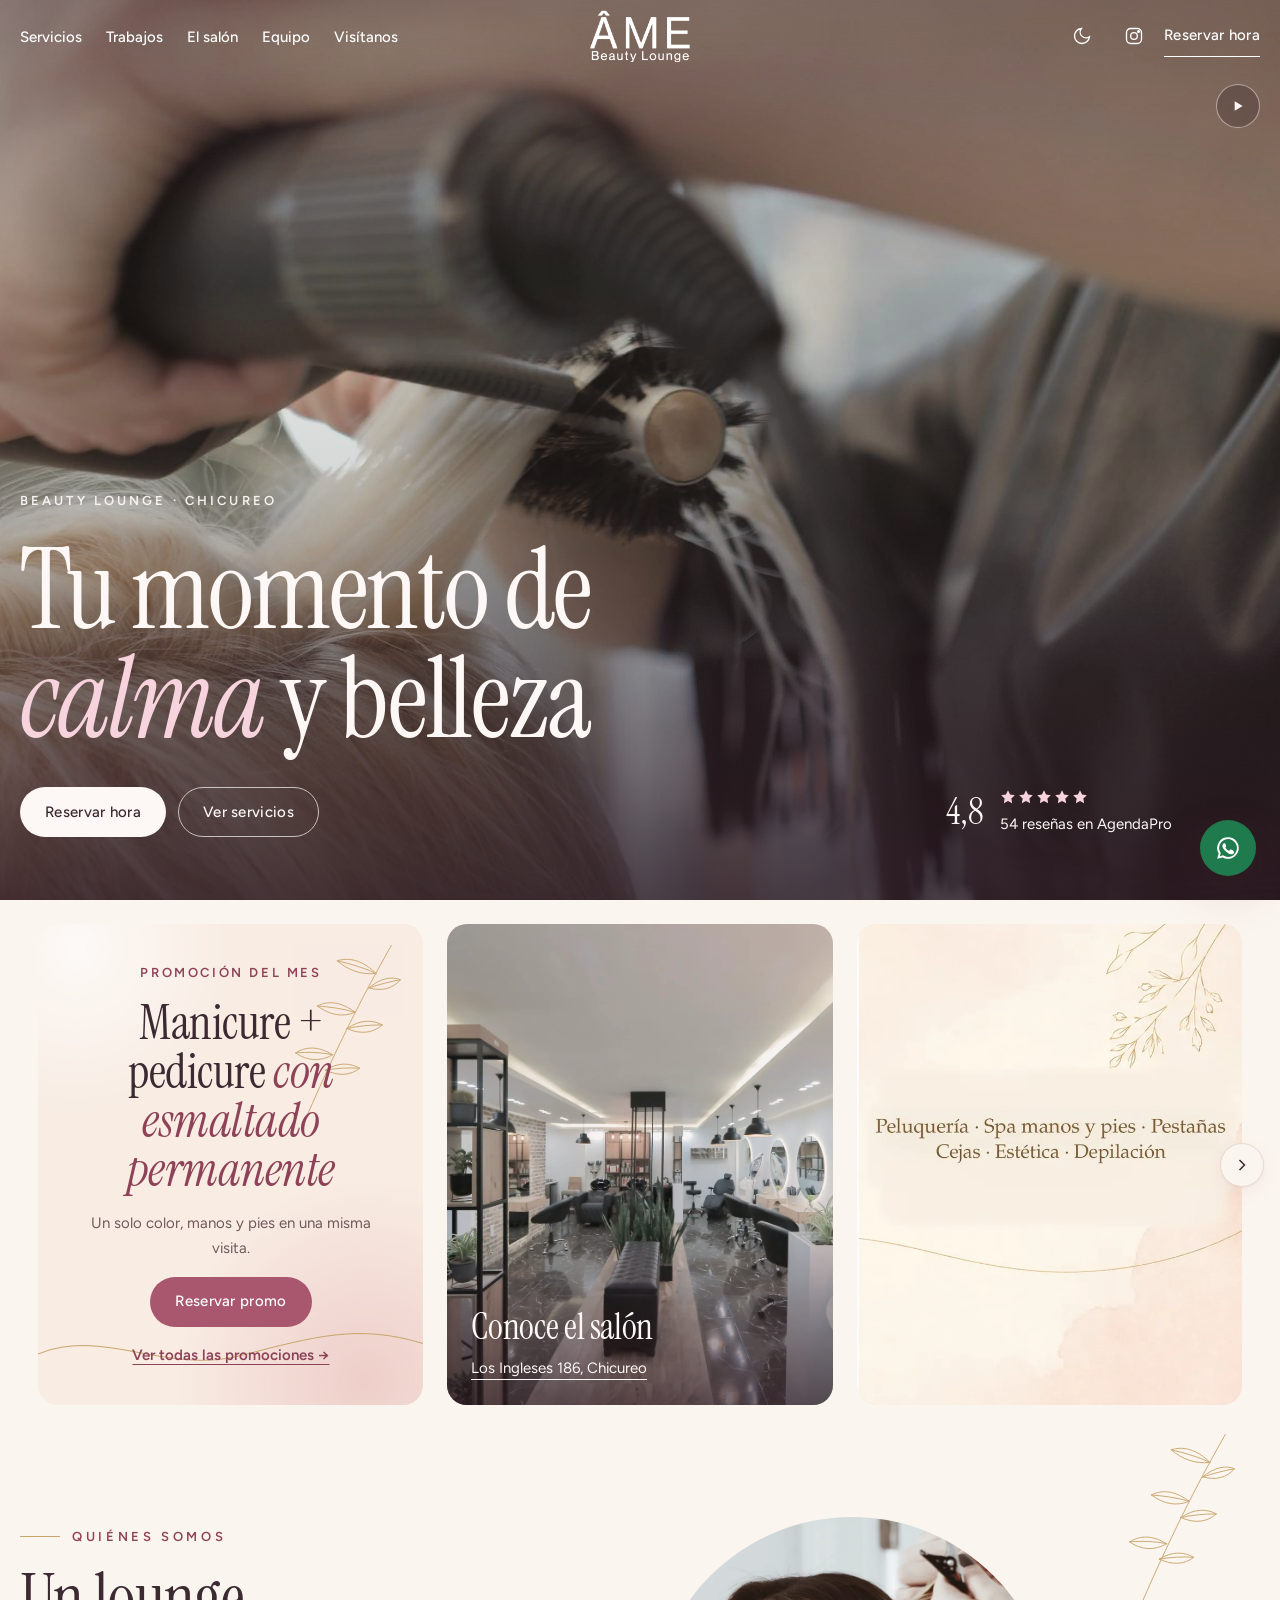
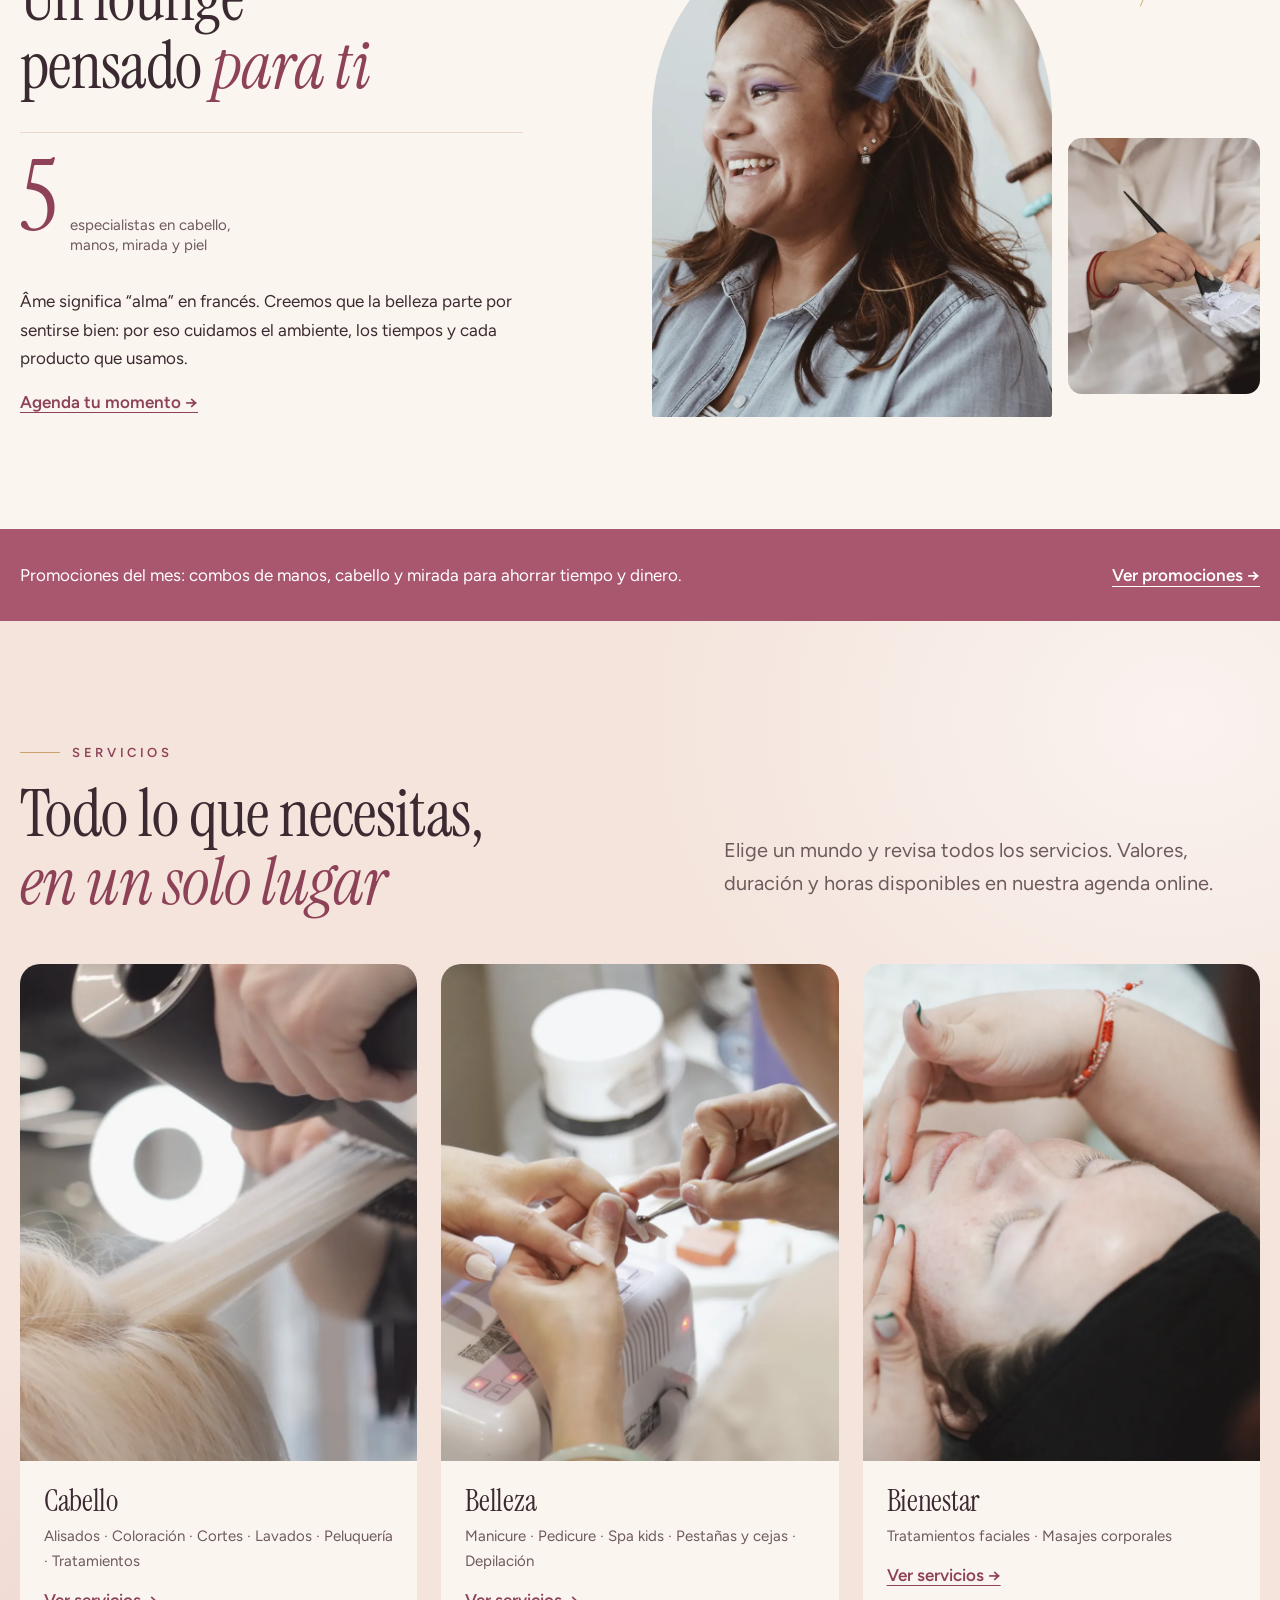
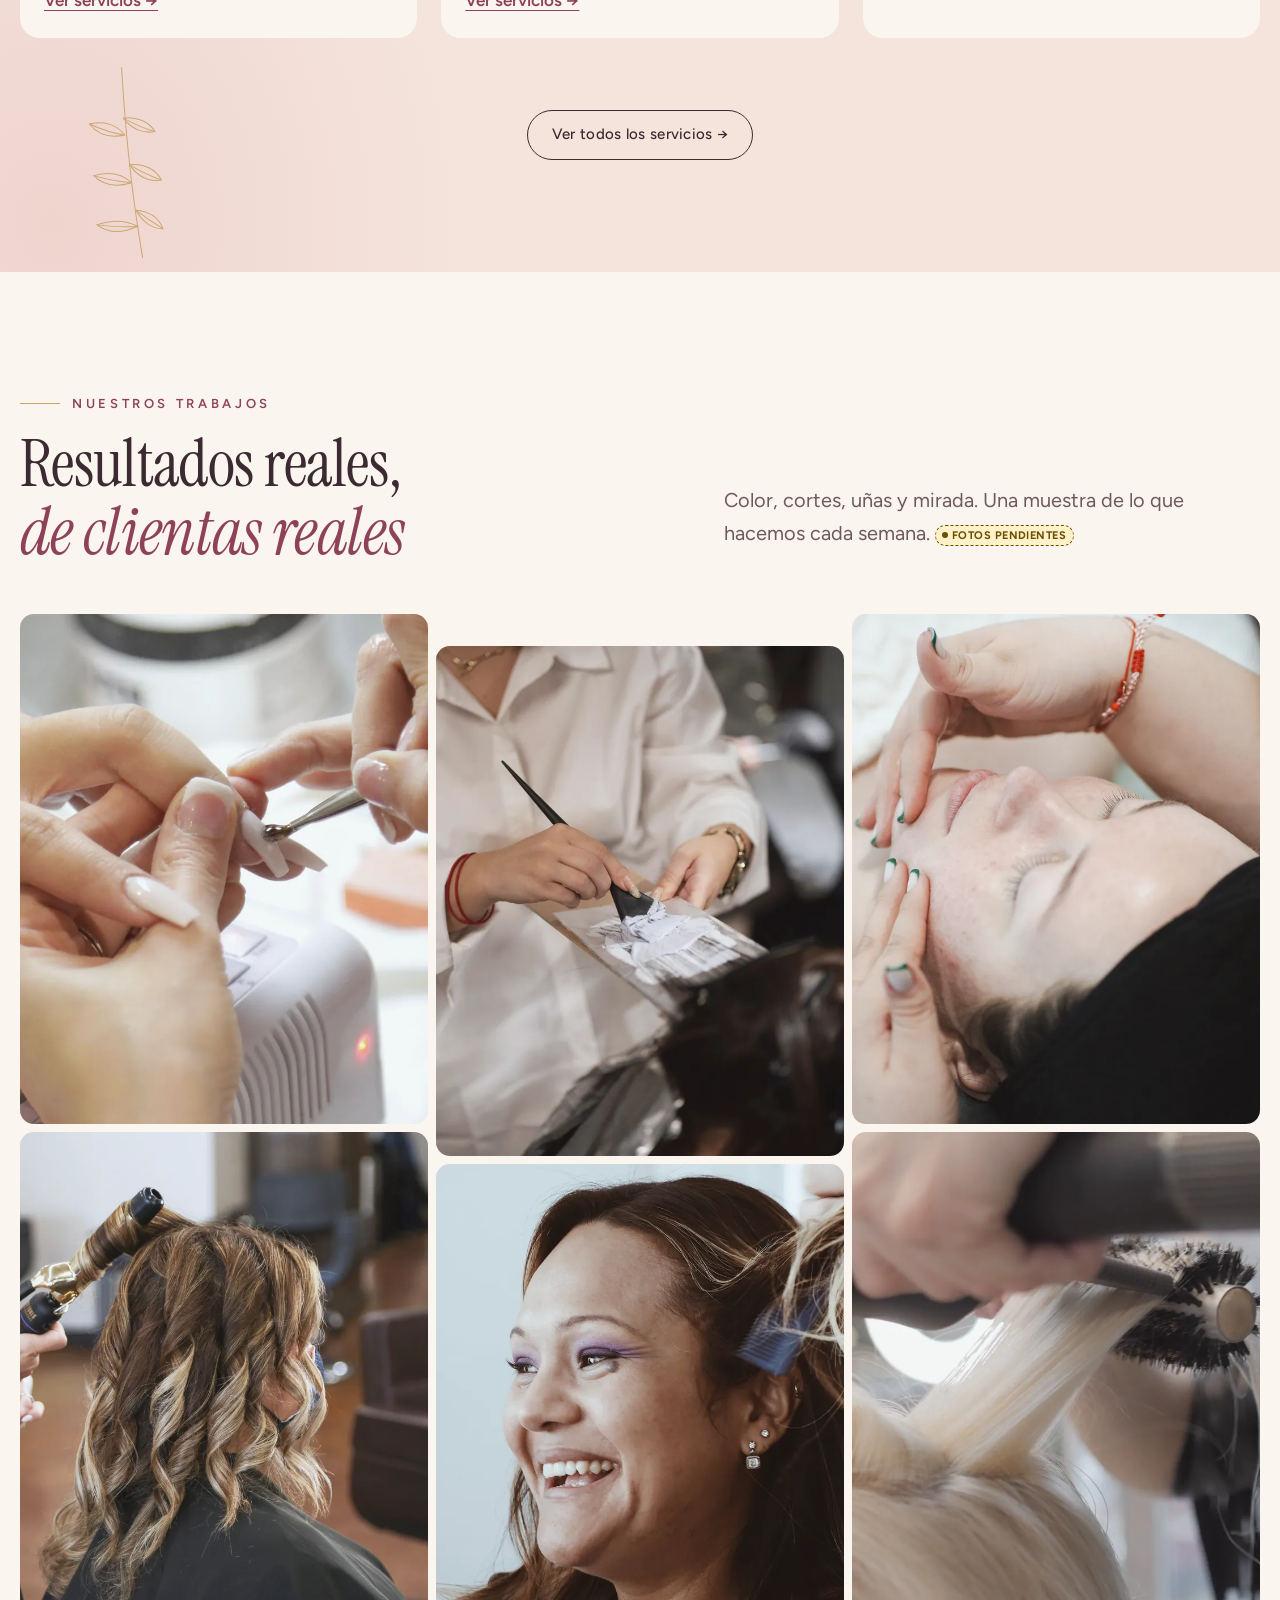
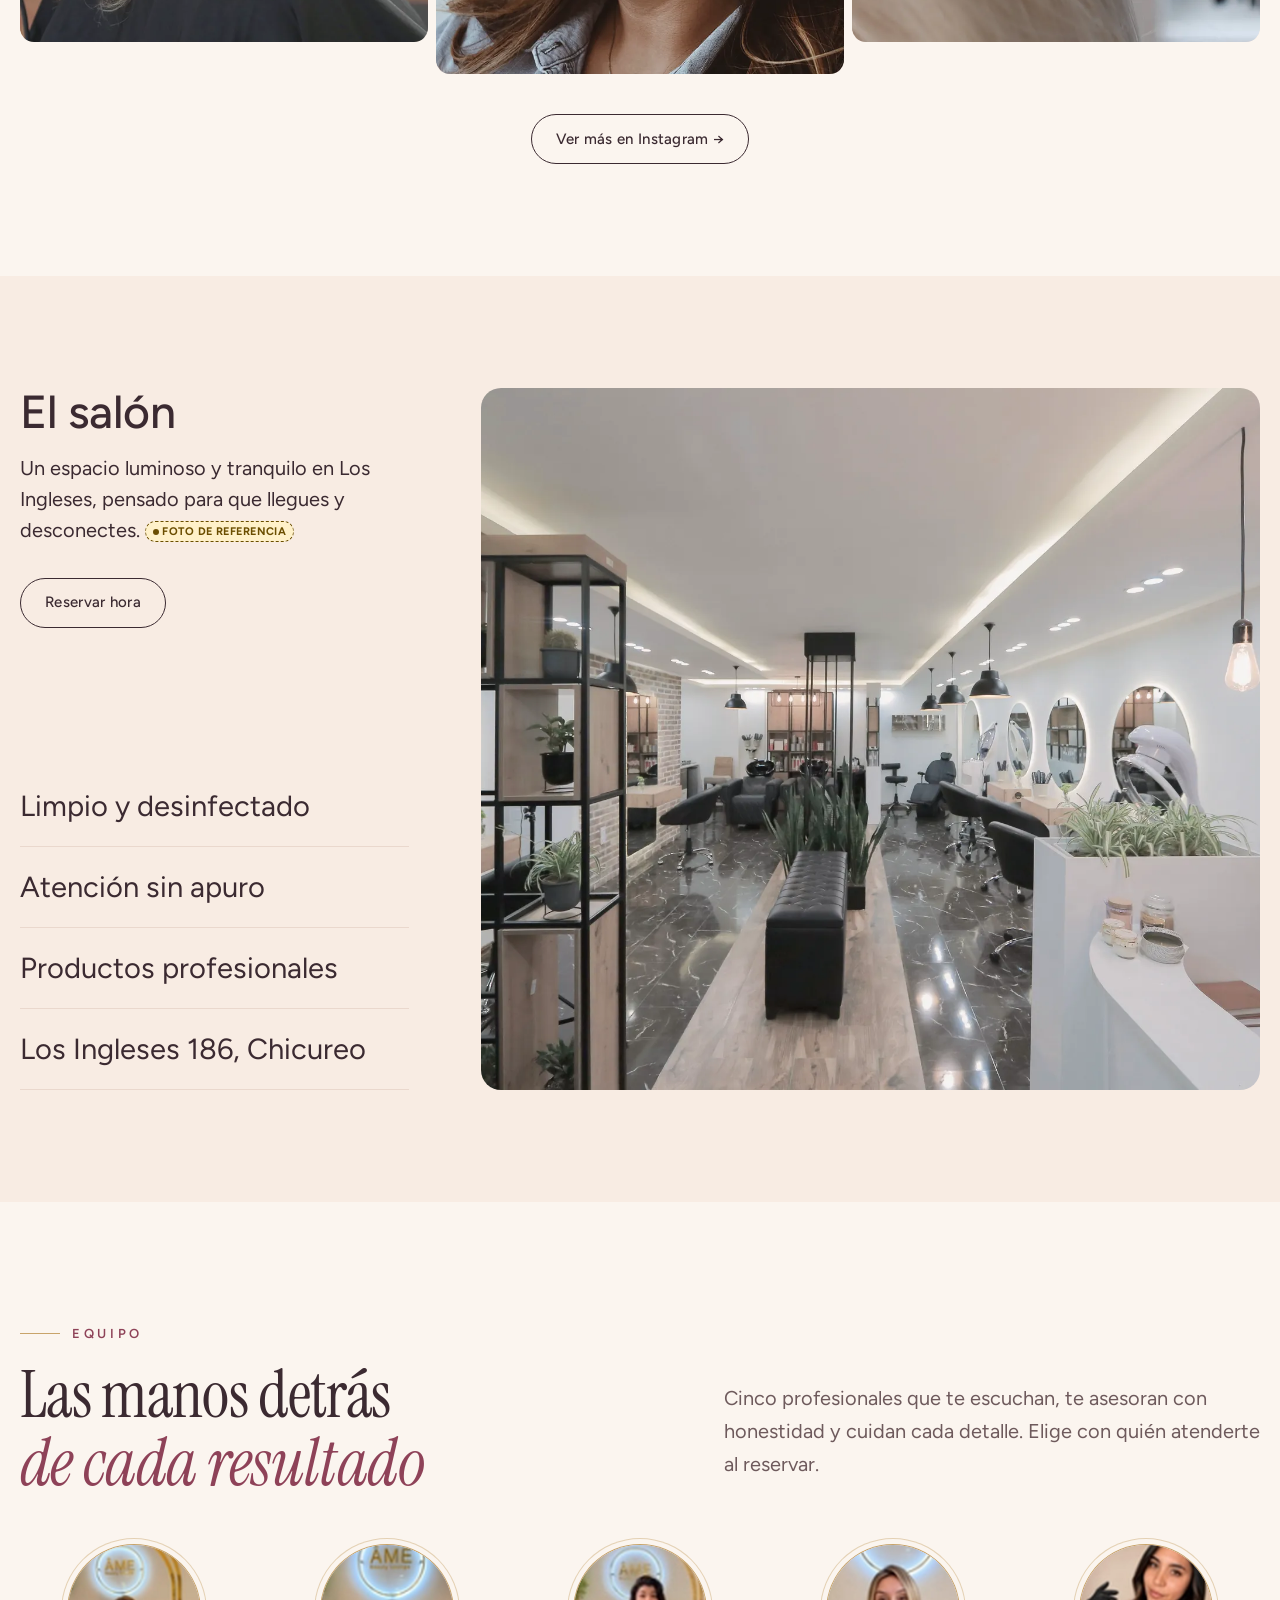
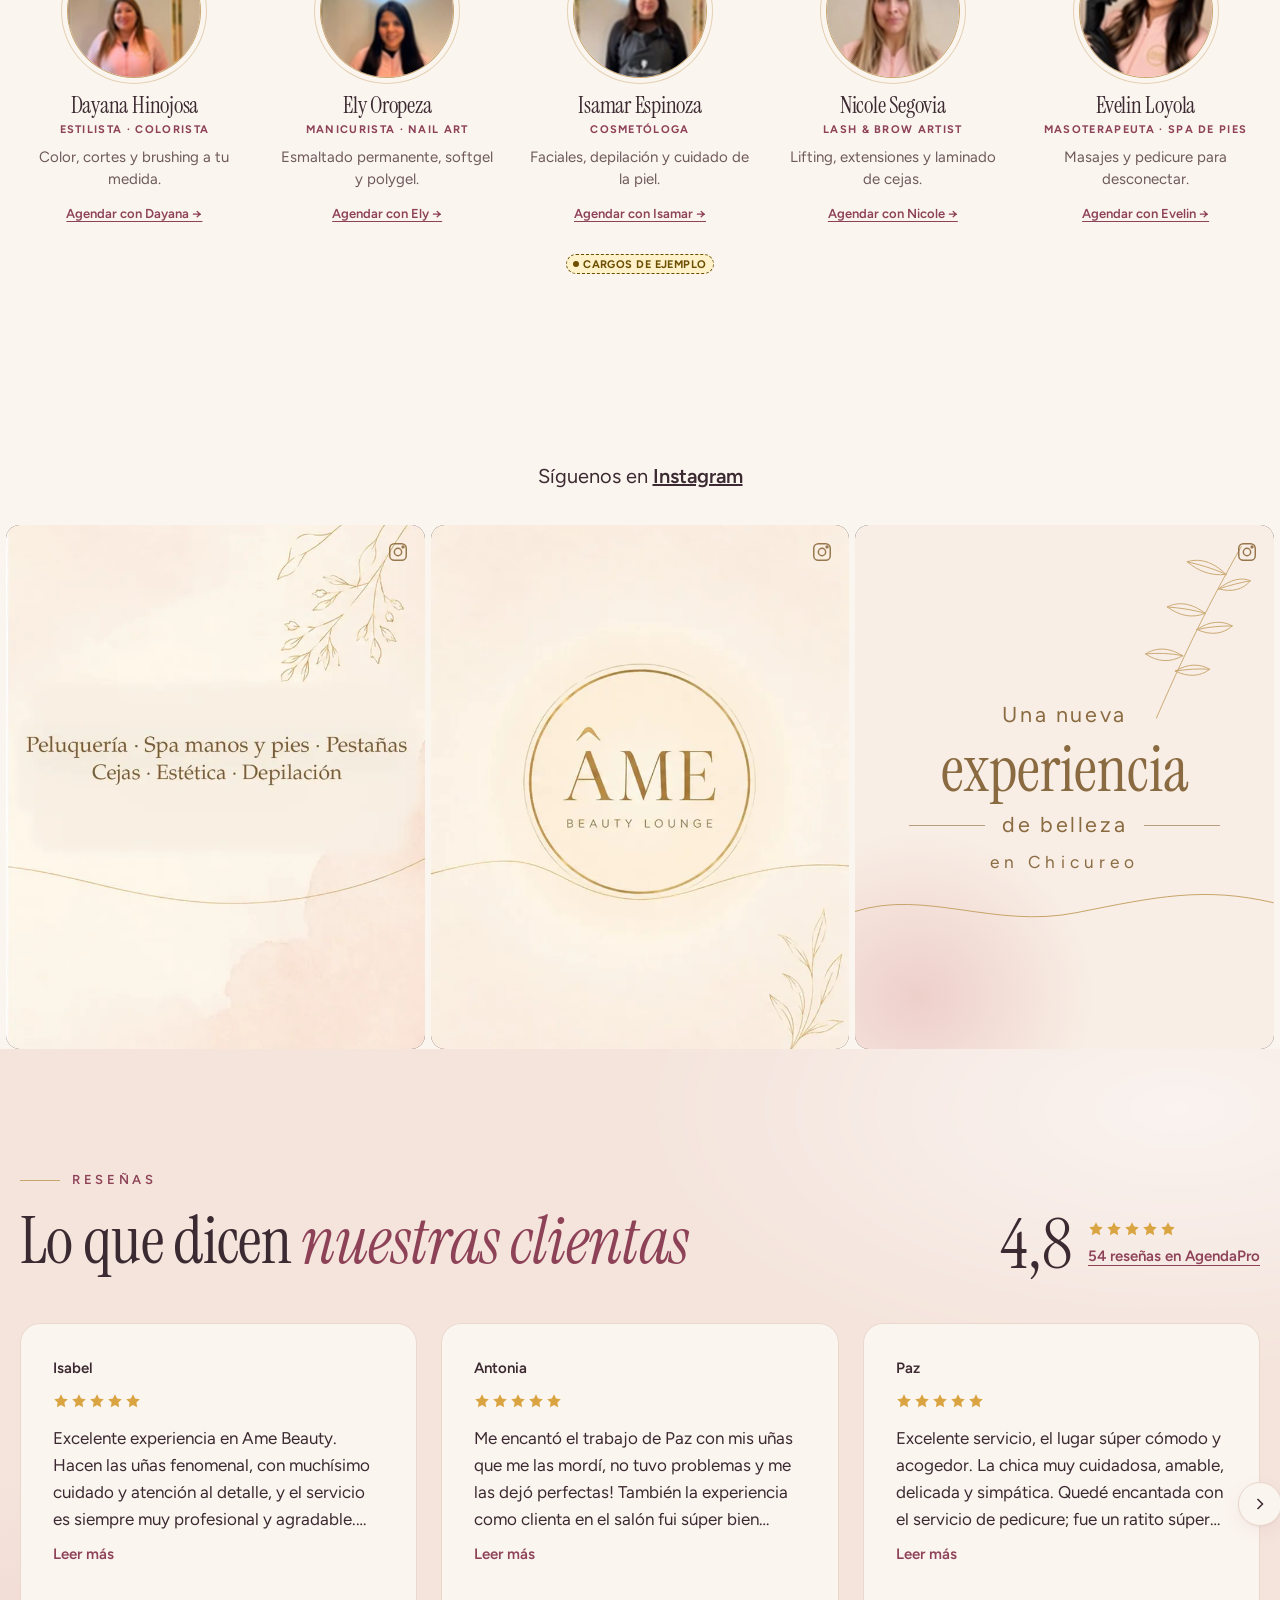
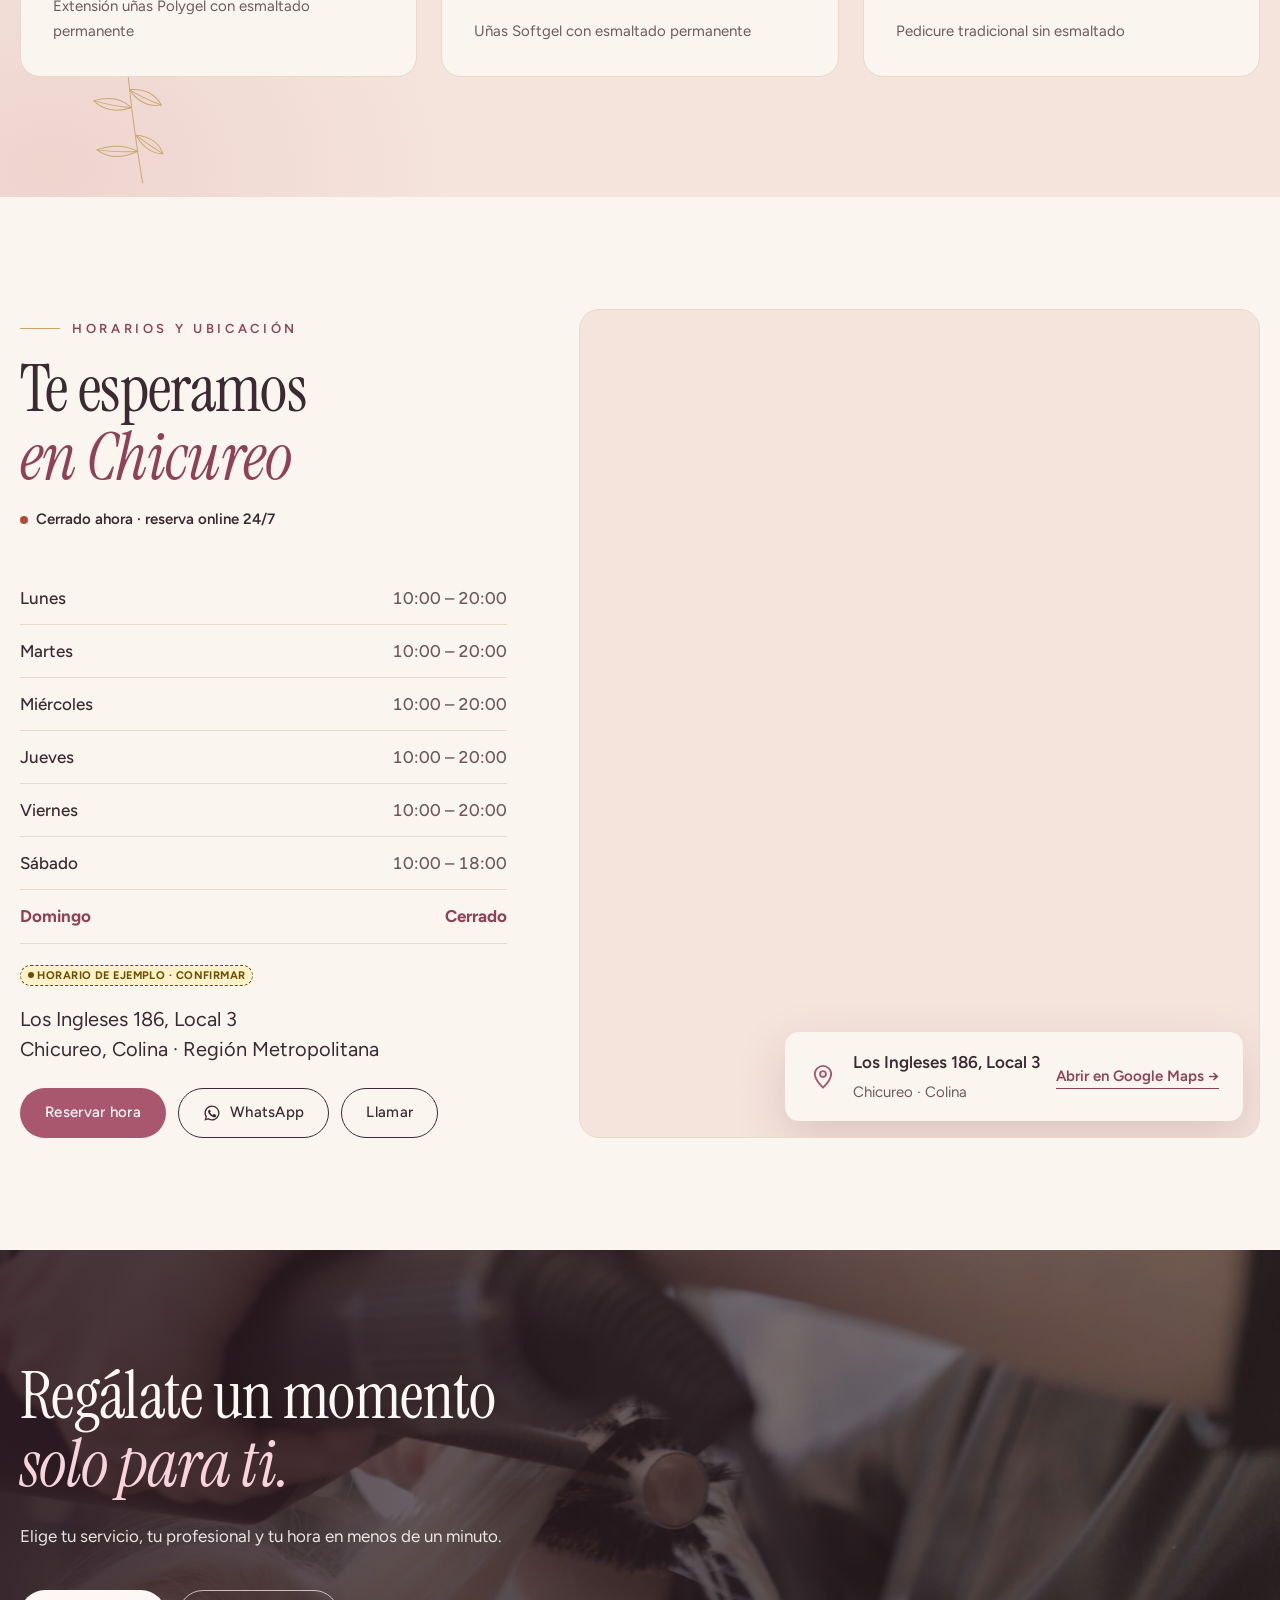
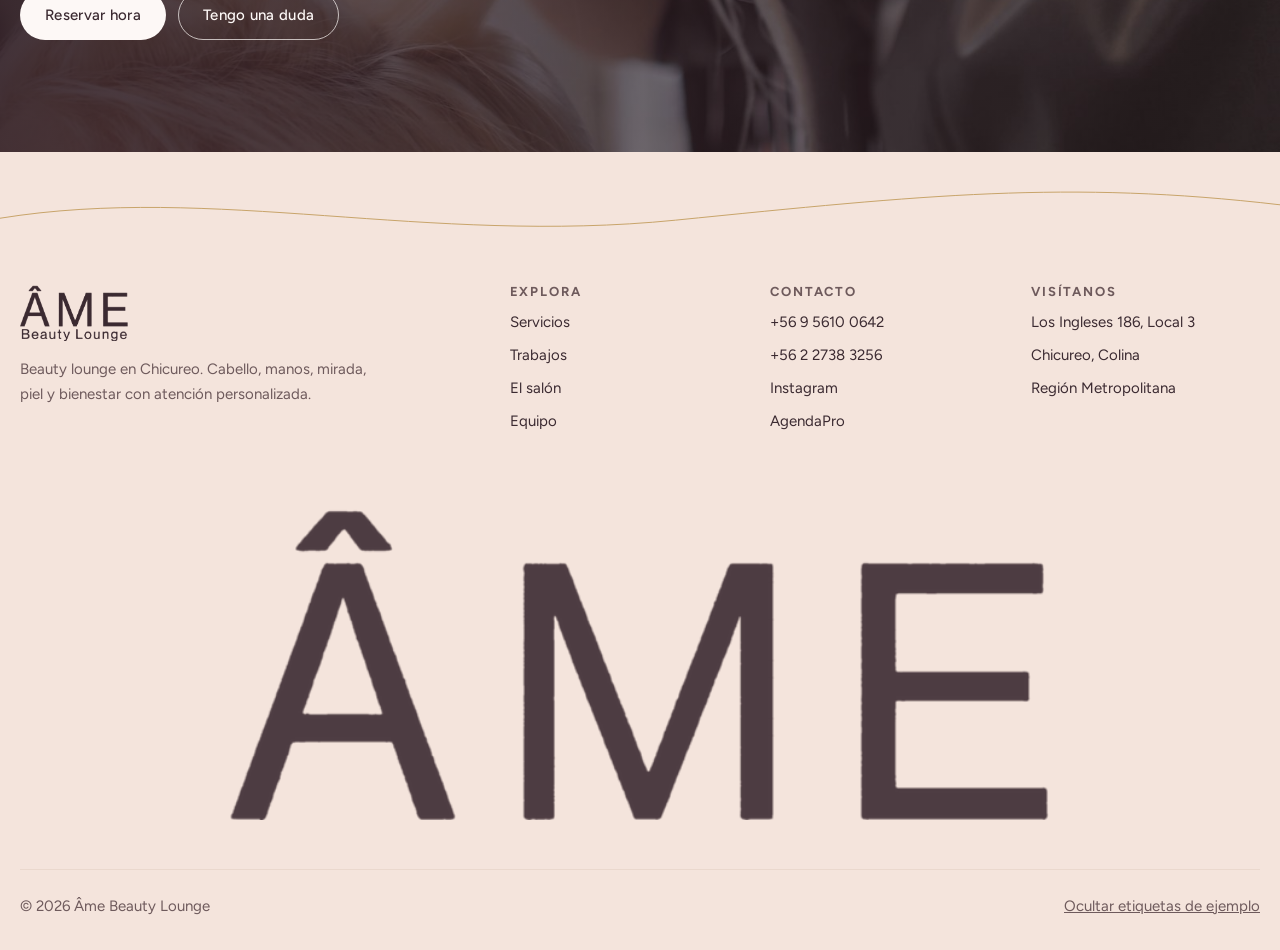
==== commit efe28afb: "Add highlights carousel, salon photo, team roles and Instagram profile - Carousel under the video he" ====
--- a/index.html
+++ b/index.html
@@ -791,6 +791,65 @@
 .rev-score .stars{color:#D9A441}
 .review .stars{color:#D9A441}
 .hero__meta .stars{color:#F7D3DE}
+
+/* ============================================================
+   DESTACADOS — carrusel bajo el hero (reemplaza al split de 2 fotos)
+   ============================================================ */
+.feature{padding:var(--sp-3) 0 0}
+@media (min-width:700px){ .feature{padding:var(--sp-5) 0 0} }
+.carousel--feature{padding-inline:var(--sp-3)}
+@media (min-width:700px){ .carousel--feature{padding-inline:clamp(1.25rem, 3vw, 3.5rem)} }
+.carousel--feature .carousel__track{grid-auto-columns:86%;column-gap:var(--sp-3);scroll-padding-inline:0;padding-bottom:0}
+@media (min-width:700px){ .carousel--feature .carousel__track{grid-auto-columns:calc((100% - var(--sp-5)) / 2);column-gap:var(--sp-5)} }
+@media (min-width:1200px){ .carousel--feature .carousel__track{grid-auto-columns:calc((100% - 2 * var(--sp-5)) / 3)} }
+.carousel--feature .carousel__btn--prev{left:calc(var(--sp-3) + 8px)}
+.carousel--feature .carousel__btn--next{right:calc(var(--sp-3) + 8px)}
+@media (min-width:700px){
+  .carousel--feature .carousel__btn--prev{left:calc(clamp(1.25rem, 3vw, 3.5rem) - 22px)}
+  .carousel--feature .carousel__btn--next{right:calc(clamp(1.25rem, 3vw, 3.5rem) - 22px)}
+}
+.slide{position:relative;scroll-snap-align:start;aspect-ratio:4/5;border-radius:var(--radius-l);overflow:hidden;background:var(--c-surface)}
+.slide__link{position:absolute;inset:0;display:block;color:#FDF8F6;text-decoration:none}
+.slide .ph{position:absolute;inset:0}
+.slide img{transition:transform 1.2s var(--ease-out)}
+.slide:hover img{transform:scale(1.03)}
+.slide--promo{display:grid;place-items:center;padding:var(--sp-6);text-align:center;
+  background:radial-gradient(70% 60% at 85% 95%, rgba(226,170,170,.45), transparent 70%),
+             radial-gradient(60% 50% at 10% 5%, rgba(255,255,255,.7), transparent 70%), #F8ECE3;color:#3B2A31}
+.slide__promo{position:relative;z-index:1;display:grid;justify-items:center;gap:var(--sp-4);max-width:30ch}
+.slide__promo .eyebrow{margin:0;color:#8E4258}
+.slide__promo h2{font-size:clamp(2rem, 1.4rem + 2vw, 3rem);line-height:1.02}
+.slide__promo h2 em{font-style:italic;color:#8E4258}
+.slide__note{margin:0;color:#6E5A5C;font-size:var(--fs-sm)}
+.slide__promo .link{font-size:var(--fs-sm);color:#8E4258}
+.slide__sprig{top:var(--sp-4);right:var(--sp-4)}
+.slide__wave{position:absolute;left:0;right:0;bottom:16%;height:60px}
+
+/* ============================================================
+   EQUIPO — tarjetas compactas
+   ============================================================ */
+.member--compact{display:flex;flex-direction:column;align-items:center;text-align:center}
+.member__avatar{width:132px;aspect-ratio:1;border-radius:50%;margin-bottom:var(--sp-4);
+  box-shadow:0 0 0 1px var(--c-gold), 0 0 0 6px var(--c-bg), 0 0 0 7px color-mix(in srgb, var(--c-gold) 45%, transparent)}
+.member--compact h3{font-size:1.45rem}
+.member--compact .role{margin:var(--sp-1) 0 var(--sp-2)}
+.member__tagline{font-size:var(--fs-sm);color:var(--c-muted);margin:0 0 var(--sp-3);max-width:22ch;line-height:1.45}
+.member__book{font-size:var(--fs-xs);font-weight:600;color:var(--c-accent-ink);text-underline-offset:.25em}
+.team__note{grid-column:1 / -1;text-align:center;margin:0}
+
+/* Post "Una nueva experiencia" recreado en HTML (mismo lenguaje que los posts de apertura) */
+.ig__type{position:absolute;inset:0;display:grid;place-items:center;text-align:center;color:#8A6A40;
+  background:radial-gradient(60% 45% at 15% 90%, rgba(226,170,170,.45), transparent 70%), #F8EEE5}
+.ig__type p{margin:0;display:grid;gap:.25em;font-family:var(--font-body);font-weight:400;font-size:clamp(1rem, .8rem + .8vw, 1.35rem);letter-spacing:.12em}
+.ig__type b{font-family:var(--font-display);font-weight:400;font-size:clamp(2.6rem, 1.6rem + 3vw, 4.2rem);letter-spacing:0;line-height:1}
+.ig__type .ig__rule{display:flex;align-items:center;gap:.8em;justify-content:center}
+.ig__type .ig__rule::before,.ig__type .ig__rule::after{content:"";width:3.5em;height:1px;background:currentColor;opacity:.6}
+.ig__type small{font-size:.8em;letter-spacing:.3em}
+.ig__sprig{top:-8px;left:8px;transform:scaleX(-1)}
+.ig__wave{position:absolute;left:0;right:0;bottom:22%;height:50px}
+.slide__promo .eyebrow{letter-spacing:.2em}
+.slide__promo .eyebrow::before{display:none}
+.slide__wave{bottom:5%}
 </style>
 </head>
 <body class="page-home">
@@ -874,17 +933,44 @@
     </div>
   </div>
 </section>
-<!-- =================== SPLIT EDITORIAL =================== -->
-<div class="split" aria-label="Destacados">
-  <a class="split__item reveal" href="servicios.html#cabello">
-    <div class="ph" data-file="assets/img/destacado-brushing.webp"><img src="assets/img/destacado-brushing.webp" alt="Brushing con cepillo redondo y secador" loading="lazy" width="900" height="1125"></div>
-    <div class="split__cap"><h2>Brushing, ondas y peinados</h2><span>Ver servicios de cabello</span></div>
-  </a>
-  <a class="split__item reveal" data-delay="1" href="servicios.html#belleza">
-    <div class="ph" data-file="assets/img/destacado-manos.webp"><img src="assets/img/destacado-manos.webp" alt="Manicure con esmaltado permanente" loading="lazy" width="900" height="1125"></div>
-    <div class="split__cap"><h2>Manos y pies impecables</h2><span>Ver servicios de belleza</span></div>
-  </a>
-</div>
+<!-- =================== DESTACADOS (carrusel) =================== -->
+<section class="feature" aria-label="Destacados">
+  <div class="carousel carousel--feature reveal" role="region" aria-roledescription="carrusel" aria-label="Destacados de Âme">
+    <ul class="carousel__track" tabindex="0">
+      <li class="slide slide--promo">
+        <svg class="sprig slide__sprig sprig--tr" viewBox="0 0 170 200" aria-hidden="true"><path d="M152 6C126 52 98 104 58 196"/><path d="M135 37C120 22 105 19 92 23C104 33 118 39 135 37Z"/><path d="M135 37C120 30 105 26 92 23"/><path d="M127 53C140 42 153 40 162 44C154 54 141 57 127 53Z"/><path d="M127 53C139 49 151 46 162 44"/><path d="M112 80C96 68 82 67 70 73C84 83 98 86 112 80Z"/><path d="M112 80C98 76 84 74 70 73"/><path d="M103 98C117 88 131 88 142 94C132 103 118 105 103 98Z"/><path d="M103 98C116 95 129 94 142 94"/><path d="M87 127C71 117 57 118 46 125C59 134 74 135 87 127Z"/><path d="M87 127C73 124 59 124 46 125"/><path d="M79 144C93 135 107 136 117 142C107 150 93 151 79 144Z"/><path d="M79 144C92 142 104 141 117 142"/></svg>
+        <div class="slide__promo">
+          <p class="eyebrow">Promoción del mes</p>
+          <h2>Manicure + pedicure <em>con esmaltado permanente</em></h2>
+          <p class="slide__note">Un solo color, manos y pies en una misma visita.</p>
+          <a class="btn btn--accent js-book" href="#" target="_blank" rel="noopener">Reservar promo</a>
+          <a class="link" href="servicios.html#promociones">Ver todas las promociones →</a>
+        </div>
+        <svg class="wave slide__wave" viewBox="0 0 1440 80" preserveAspectRatio="none" aria-hidden="true"><path d="M0 44C240 8 480 72 760 46S1200 4 1440 30"/></svg>
+      </li>
+      <li class="slide"><a class="slide__link" href="#salon">
+        <div class="ph" data-file="assets/img/destacado-salon.webp"><img src="assets/img/destacado-salon.webp" alt="Interior del salón con espejos redondos y luz cálida" loading="lazy" width="900" height="1125"></div>
+        <div class="split__cap"><h2>Conoce el salón</h2><span>Los Ingleses 186, Chicureo</span></div>
+      </a></li>
+      <li class="slide slide--post"><a class="slide__link js-ig" href="#" target="_blank" rel="noopener" aria-label="Ver en Instagram: Peluquería, spa de manos y pies, pestañas, cejas, estética y depilación">
+        <div class="ph" data-file="assets/img/instagram/post-01.webp"><img src="assets/img/instagram/post-01.webp" alt="Peluquería, spa de manos y pies, pestañas, cejas, estética y depilación" loading="lazy" width="720" height="900"></div>
+      </a></li>
+      <li class="slide"><a class="slide__link" href="servicios.html#cabello">
+        <div class="ph" data-file="assets/img/destacado-brushing.webp"><img src="assets/img/destacado-brushing.webp" alt="Brushing con cepillo redondo y secador" loading="lazy" width="900" height="1125"></div>
+        <div class="split__cap"><h2>Brushing, ondas y peinados</h2><span>Ver servicios de cabello</span></div>
+      </a></li>
+      <li class="slide slide--post"><a class="slide__link js-ig" href="#" target="_blank" rel="noopener" aria-label="Ver en Instagram: Logo de Âme Beauty Lounge">
+        <div class="ph" data-file="assets/img/instagram/post-02.webp"><img src="assets/img/instagram/post-02.webp" alt="Logo de Âme Beauty Lounge" loading="lazy" width="720" height="900"></div>
+      </a></li>
+      <li class="slide"><a class="slide__link" href="servicios.html#belleza">
+        <div class="ph" data-file="assets/img/destacado-manos.webp"><img src="assets/img/destacado-manos.webp" alt="Manicure con esmaltado permanente" loading="lazy" width="900" height="1125"></div>
+        <div class="split__cap"><h2>Manos y pies impecables</h2><span>Ver servicios de belleza</span></div>
+      </a></li>
+    </ul>
+    <button class="carousel__btn carousel__btn--prev" type="button" aria-label="Destacado anterior"><svg viewBox="0 0 24 24" fill="none" stroke="currentColor" stroke-width="1.8" aria-hidden="true"><path d="M15 6l-6 6 6 6"/></svg></button>
+    <button class="carousel__btn carousel__btn--next" type="button" aria-label="Siguiente destacado"><svg viewBox="0 0 24 24" fill="none" stroke="currentColor" stroke-width="1.8" aria-hidden="true"><path d="M9 6l6 6-6 6"/></svg></button>
+  </div>
+</section>
 <!-- =================== NOSOTROS =================== -->
 <section class="section has-sprig" id="nosotros" aria-labelledby="about-title">
   <svg class="sprig sprig--tr" viewBox="0 0 170 200" aria-hidden="true"><path d="M152 6C126 52 98 104 58 196"/><path d="M135 37C120 22 105 19 92 23C104 33 118 39 135 37Z"/><path d="M135 37C120 30 105 26 92 23"/><path d="M127 53C140 42 153 40 162 44C154 54 141 57 127 53Z"/><path d="M127 53C139 49 151 46 162 44"/><path d="M112 80C96 68 82 67 70 73C84 83 98 86 112 80Z"/><path d="M112 80C98 76 84 74 70 73"/><path d="M103 98C117 88 131 88 142 94C132 103 118 105 103 98Z"/><path d="M103 98C116 95 129 94 142 94"/><path d="M87 127C71 117 57 118 46 125C59 134 74 135 87 127Z"/><path d="M87 127C73 124 59 124 46 125"/><path d="M79 144C93 135 107 136 117 142C107 150 93 151 79 144Z"/><path d="M79 144C92 142 104 141 117 142"/></svg>
@@ -963,7 +1049,7 @@
     <div class="salon__text reveal">
       <div>
         <h2 id="salon-title">El salón</h2>
-        <p>Un espacio luminoso y tranquilo en Los Ingleses, pensado para que llegues y desconectes. <span class="sample">Foto pendiente</span></p>
+        <p>Un espacio luminoso y tranquilo en Los Ingleses, pensado para que llegues y desconectes. <span class="sample">Foto de referencia</span></p>
         <a class="btn btn--ghost js-book" href="#" target="_blank" rel="noopener">Reservar hora</a>
       </div>
       <ul class="salon-list">
@@ -973,7 +1059,7 @@
         <li><a href="#visitanos">Los Ingleses 186, Chicureo</a></li>
       </ul>
     </div>
-    <div class="ph salon__img reveal" data-delay="1" data-file="assets/img/espacio/salon-main.webp"><img src="assets/img/espacio/salon-main.webp" alt="Interior de Âme Beauty Lounge" loading="lazy" width="1600" height="1200"></div>
+    <div class="ph salon__img reveal" data-delay="1" data-file="assets/img/espacio/salon-main.webp"><img src="assets/img/espacio/salon-main.webp" alt="Interior de salón con espejos redondos, luz cálida y plantas" loading="lazy" width="1600" height="1200"></div>
   </div>
 </section>
 
@@ -985,7 +1071,7 @@
         <p class="eyebrow">Equipo</p>
         <h2 class="h2" id="team-title">Las manos detrás <em>de cada resultado</em></h2>
       </div>
-      <p class="lead reveal" data-delay="1">Cinco profesionales que te escuchan, te asesoran con honestidad y cuidan cada detalle.</p>
+      <p class="lead reveal" data-delay="1">Cinco profesionales que te escuchan, te asesoran con honestidad y cuidan cada detalle. Elige con quién atenderte al reservar.</p>
     </div>
     <div class="team" id="team"><!-- JS --></div>
   </div>
@@ -1006,7 +1092,11 @@
       <svg class="ig__icon" viewBox="0 0 24 24" fill="none" stroke="currentColor" stroke-width="1.6" aria-hidden="true"><rect x="3" y="3" width="18" height="18" rx="5"/><circle cx="12" cy="12" r="4"/><circle cx="17.5" cy="6.5" r="1" fill="currentColor"/></svg>
     </a>
     <a class="ig__post ig__post--real reveal" data-delay="2" href="https://www.instagram.com/p/Da1IMMMP2p3/" target="_blank" rel="noopener" aria-label="Ver en Instagram: Una nueva experiencia de belleza en Chicureo">
-      <div class="ph" data-file="assets/img/instagram/post-03.webp"><img src="assets/img/instagram/post-03.webp" alt="Post de Instagram: Una nueva experiencia de belleza en Chicureo" loading="lazy" width="720" height="900"></div>
+      <div class="ig__type" aria-hidden="true">
+        <svg class="sprig slide__sprig sprig--tr" viewBox="0 0 170 200" aria-hidden="true"><path d="M152 6C126 52 98 104 58 196"/><path d="M135 37C120 22 105 19 92 23C104 33 118 39 135 37Z"/><path d="M135 37C120 30 105 26 92 23"/><path d="M127 53C140 42 153 40 162 44C154 54 141 57 127 53Z"/><path d="M127 53C139 49 151 46 162 44"/><path d="M112 80C96 68 82 67 70 73C84 83 98 86 112 80Z"/><path d="M112 80C98 76 84 74 70 73"/><path d="M103 98C117 88 131 88 142 94C132 103 118 105 103 98Z"/><path d="M103 98C116 95 129 94 142 94"/><path d="M87 127C71 117 57 118 46 125C59 134 74 135 87 127Z"/><path d="M87 127C73 124 59 124 46 125"/><path d="M79 144C93 135 107 136 117 142C107 150 93 151 79 144Z"/><path d="M79 144C92 142 104 141 117 142"/></svg>
+        <p><span>Una nueva</span><b>experiencia</b><span class="ig__rule">de belleza</span><small>en Chicureo</small></p>
+        <svg class="wave ig__wave" viewBox="0 0 1440 80" preserveAspectRatio="none"><path d="M0 44C240 8 480 72 760 46S1200 4 1440 30"/></svg>
+      </div>
       <svg class="ig__icon" viewBox="0 0 24 24" fill="none" stroke="currentColor" stroke-width="1.6" aria-hidden="true"><rect x="3" y="3" width="18" height="18" rx="5"/><circle cx="12" cy="12" r="4"/><circle cx="17.5" cy="6.5" r="1" fill="currentColor"/></svg>
     </a>
   </div>
@@ -1166,7 +1256,7 @@
   agendapro: "https://ameblounge.site.agendapro.com/cl/sucursal/25770",
   bookingInline: true,   // false = los botones "Reservar" abren AgendaPro en pestaña nueva
   reviews:   "https://link.agendapro.com/cl/ameblounge/49b17017/reviews/81e643b9-484a-4381-9655-ee2e82c45046",
-  instagram: "https://www.instagram.com/",   // TODO: reemplazar por el perfil real (p. ej. https://www.instagram.com/usuario/)
+  instagram: "https://www.instagram.com/amebeautylounge/",
   mapEmbed: "https://www.google.com/maps?q=Los%20Ingleses%20186%2C%20Chicureo%2C%20Colina%2C%20Chile&z=16&output=embed",
   // Mensajes de WhatsApp pre-armados según la sección del clic
   waMessages: {
@@ -1252,13 +1342,13 @@
   { home: true, file: "brushing-01.webp", cat: "cabello",cap: "Brushing con cepillo redondo" }
 ];
 
-/* Equipo — nombres reales; roles y bios por confirmar. Fotos: assets/img/team/<nombre-apellido>.jpg */
+/* Equipo — nombres reales; cargos y frases DE EJEMPLO (por confirmar). Fotos: assets/img/team/<nombre-apellido>.jpg */
 const TEAM = [
-  { name: "Dayana Hinojosa", role: "Especialista", file: "dayana-hinojosa.jpg", sample: true, tagline: "Perfil por completar.", bio: "Cuéntanos su especialidad y experiencia para completar este perfil." },
-  { name: "Ely Oropeza",     role: "Especialista", file: "ely-oropeza.jpg",     sample: true, tagline: "Perfil por completar.", bio: "Cuéntanos su especialidad y experiencia para completar este perfil." },
-  { name: "Isamar Espinoza", role: "Especialista", file: "isamar-espinoza.jpg", sample: true, tagline: "Perfil por completar.", bio: "Cuéntanos su especialidad y experiencia para completar este perfil." },
-  { name: "Nicole Segovia",  role: "Especialista", file: "nicole-segovia.jpg",  sample: true, tagline: "Perfil por completar.", bio: "Cuéntanos su especialidad y experiencia para completar este perfil." },
-  { name: "Evelin Loyola",   role: "Especialista", file: "evelin-loyola.jpg",   sample: true, tagline: "Perfil por completar.", bio: "Cuéntanos su especialidad y experiencia para completar este perfil." }
+  { name: "Dayana Hinojosa", role: "Estilista · Colorista",        file: "dayana-hinojosa.jpg", tagline: "Color, cortes y brushing a tu medida." },
+  { name: "Ely Oropeza",     role: "Manicurista · Nail art",       file: "ely-oropeza.jpg",     tagline: "Esmaltado permanente, softgel y polygel." },
+  { name: "Isamar Espinoza", role: "Cosmetóloga",                  file: "isamar-espinoza.jpg", tagline: "Faciales, depilación y cuidado de la piel." },
+  { name: "Nicole Segovia",  role: "Lash & brow artist",           file: "nicole-segovia.jpg",  tagline: "Lifting, extensiones y laminado de cejas." },
+  { name: "Evelin Loyola",   role: "Masoterapeuta · Spa de pies",  file: "evelin-loyola.jpg",   tagline: "Masajes y pedicure para desconectar." }
 ];
 
 /* ============================================================
@@ -1324,28 +1414,15 @@
 }
 
 function renderTeam(){
+  // Tarjetas compactas: las fotos actuales son de baja resolución, así que se muestran pequeñas y nítidas
   $("#team").innerHTML = TEAM.map((m, i) => `
-    <article class="member reveal" data-delay="${i % 4}">
-      <div class="member__photo">
-        ${imgBox("assets/img/team/" + m.file, `${m.name}, ${m.role}`)}
-        <div class="member__over" id="bio-${i}">
-          <p class="member__tag">${esc(m.tagline)}</p>
-          <p>${esc(m.bio)}</p>
-          <a class="js-book" href="#" target="_blank" rel="noopener">Agendar con ${esc(m.name.split(" ")[0])} →</a>
-        </div>
-      </div>
+    <article class="member member--compact reveal" data-delay="${i % 4}">
+      ${imgBox("assets/img/team/" + m.file, `${m.name}, ${m.role}`, "member__avatar")}
       <h3>${esc(m.name)}</h3>
-      <p class="role">${esc(m.role)} ${m.sample ? sampleBadge("Rol por confirmar") : ""}</p>
-            <button class="member__more" type="button" aria-expanded="false" aria-controls="bio-${i}">Ver perfil</button>
-    </article>`).join("");
-  // Táctil y teclado: el botón abre/cierra el perfil (en desktop también aparece con el cursor)
-  $("#team").addEventListener("click", e => {
-    const b = e.target.closest(".member__more"); if (!b) return;
-    const card = b.closest(".member"), open = !card.classList.contains("is-open");
-    $$(".member.is-open").forEach(c => { c.classList.remove("is-open"); $(".member__more", c).setAttribute("aria-expanded", "false"); $(".member__more", c).textContent = "Ver perfil"; });
-    card.classList.toggle("is-open", open);
-    b.setAttribute("aria-expanded", open); b.textContent = open ? "Cerrar" : "Ver perfil";
-  });
+      <p class="role">${esc(m.role)}</p>
+      <p class="member__tagline">${esc(m.tagline)}</p>
+      <a class="member__book js-book" href="#" target="_blank" rel="noopener">Agendar con ${esc(m.name.split(" ")[0])} →</a>
+    </article>`).join("") + `<p class="team__note">${sampleBadge("Cargos de ejemplo")}</p>`;
 }
 
 // Página de servicios: lista completa + índice fijo + barra de categorías (móvil) + buscador
@@ -1662,7 +1739,7 @@
    ============================================================ */
 // Cada bloque corre solo si su sección existe en la página actual
 const run = (sel, fn) => { if (!sel || $(sel)) fn(); };
-run("#gallery", renderGallery); run("#team", renderTeam); run("#reviews", renderReviews); run("#svcList", renderServices); run("#hoursBody", renderHours);
+run("#gallery", renderGallery); run("#team", renderTeam); run("#reviews", renderReviews); run(".carousel--feature", () => initCarousel($(".carousel--feature"))); run("#svcList", renderServices); run("#hoursBody", renderHours);
 wireLinks(); watchMedia();
 run(null, initHeader); run(null, initTheme); run("#mnav", initMenu); run("#heroVideo", initHero);
 run("#gallery", initGallery); run(".map", initMap); run("#booking", initBooking); run(".ig-video", initIgVideo); run(null, initReveal); run("#toggleSamples", initSamples);
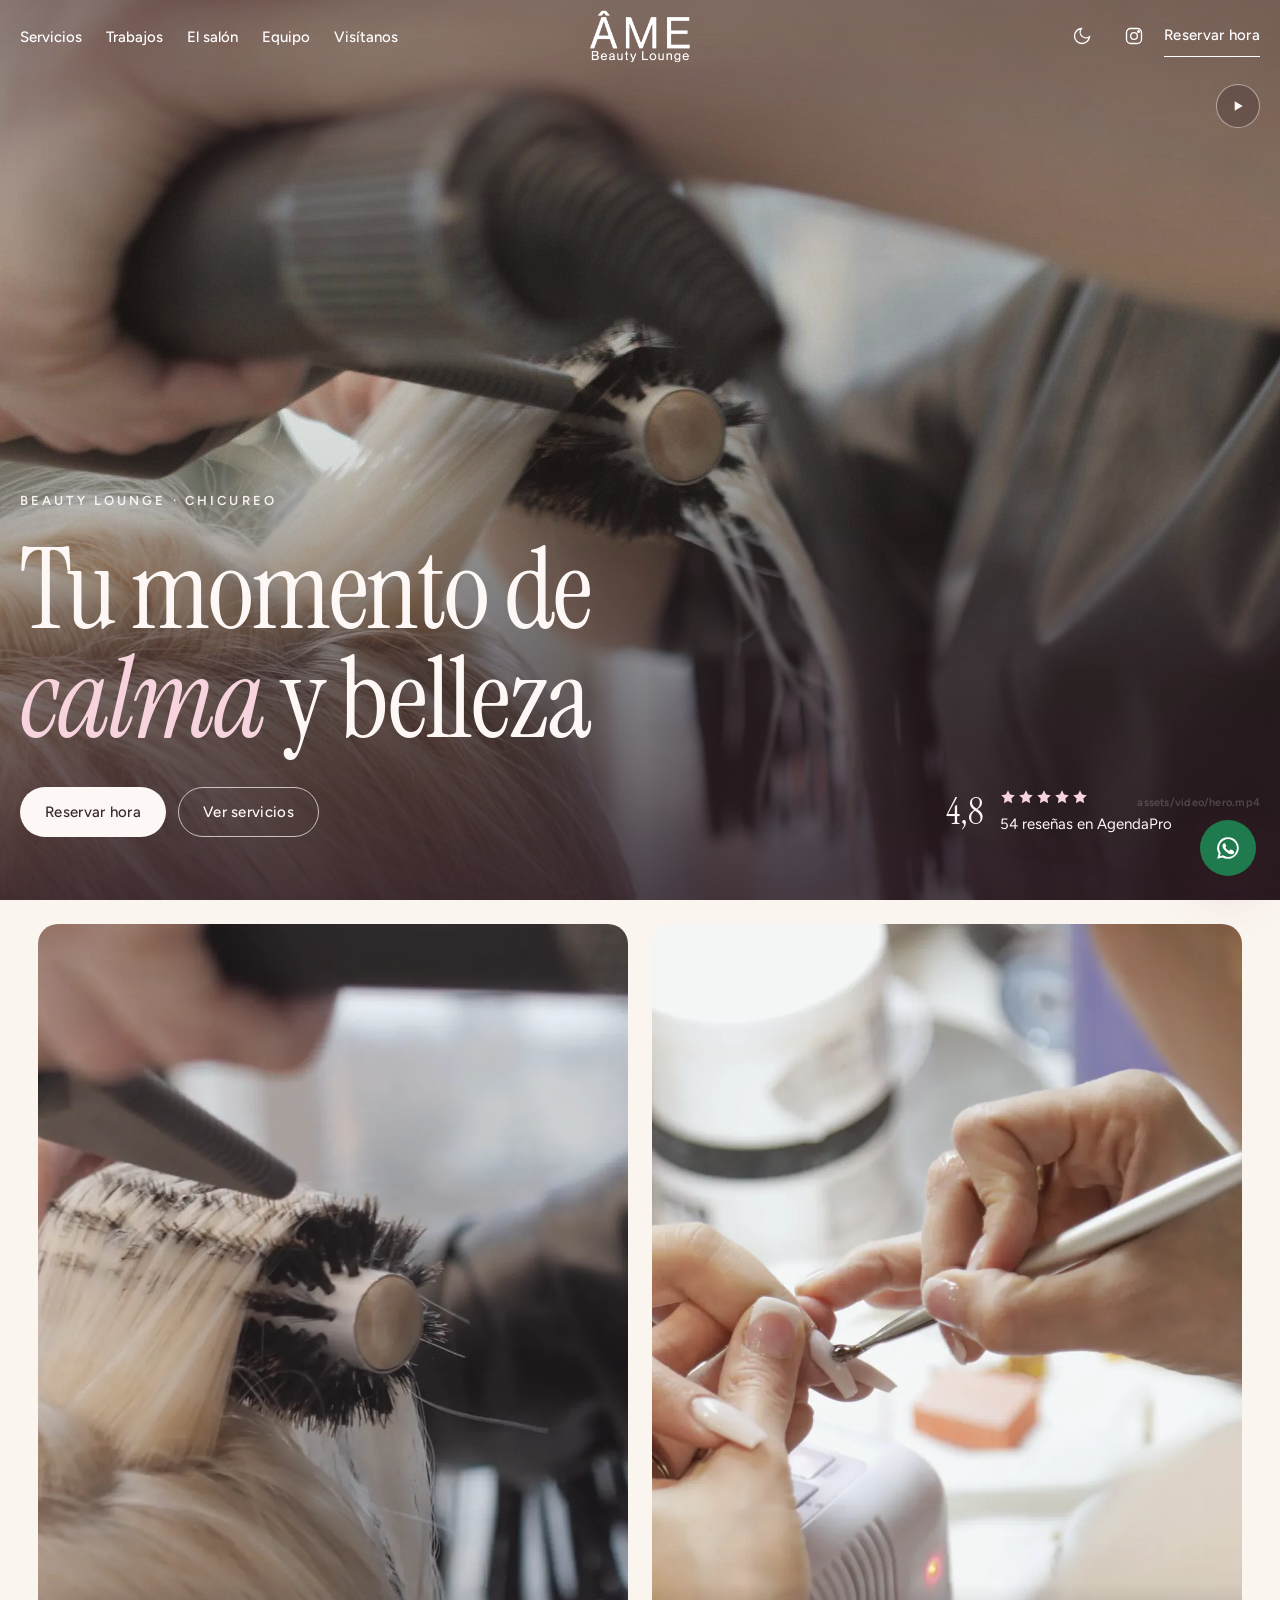
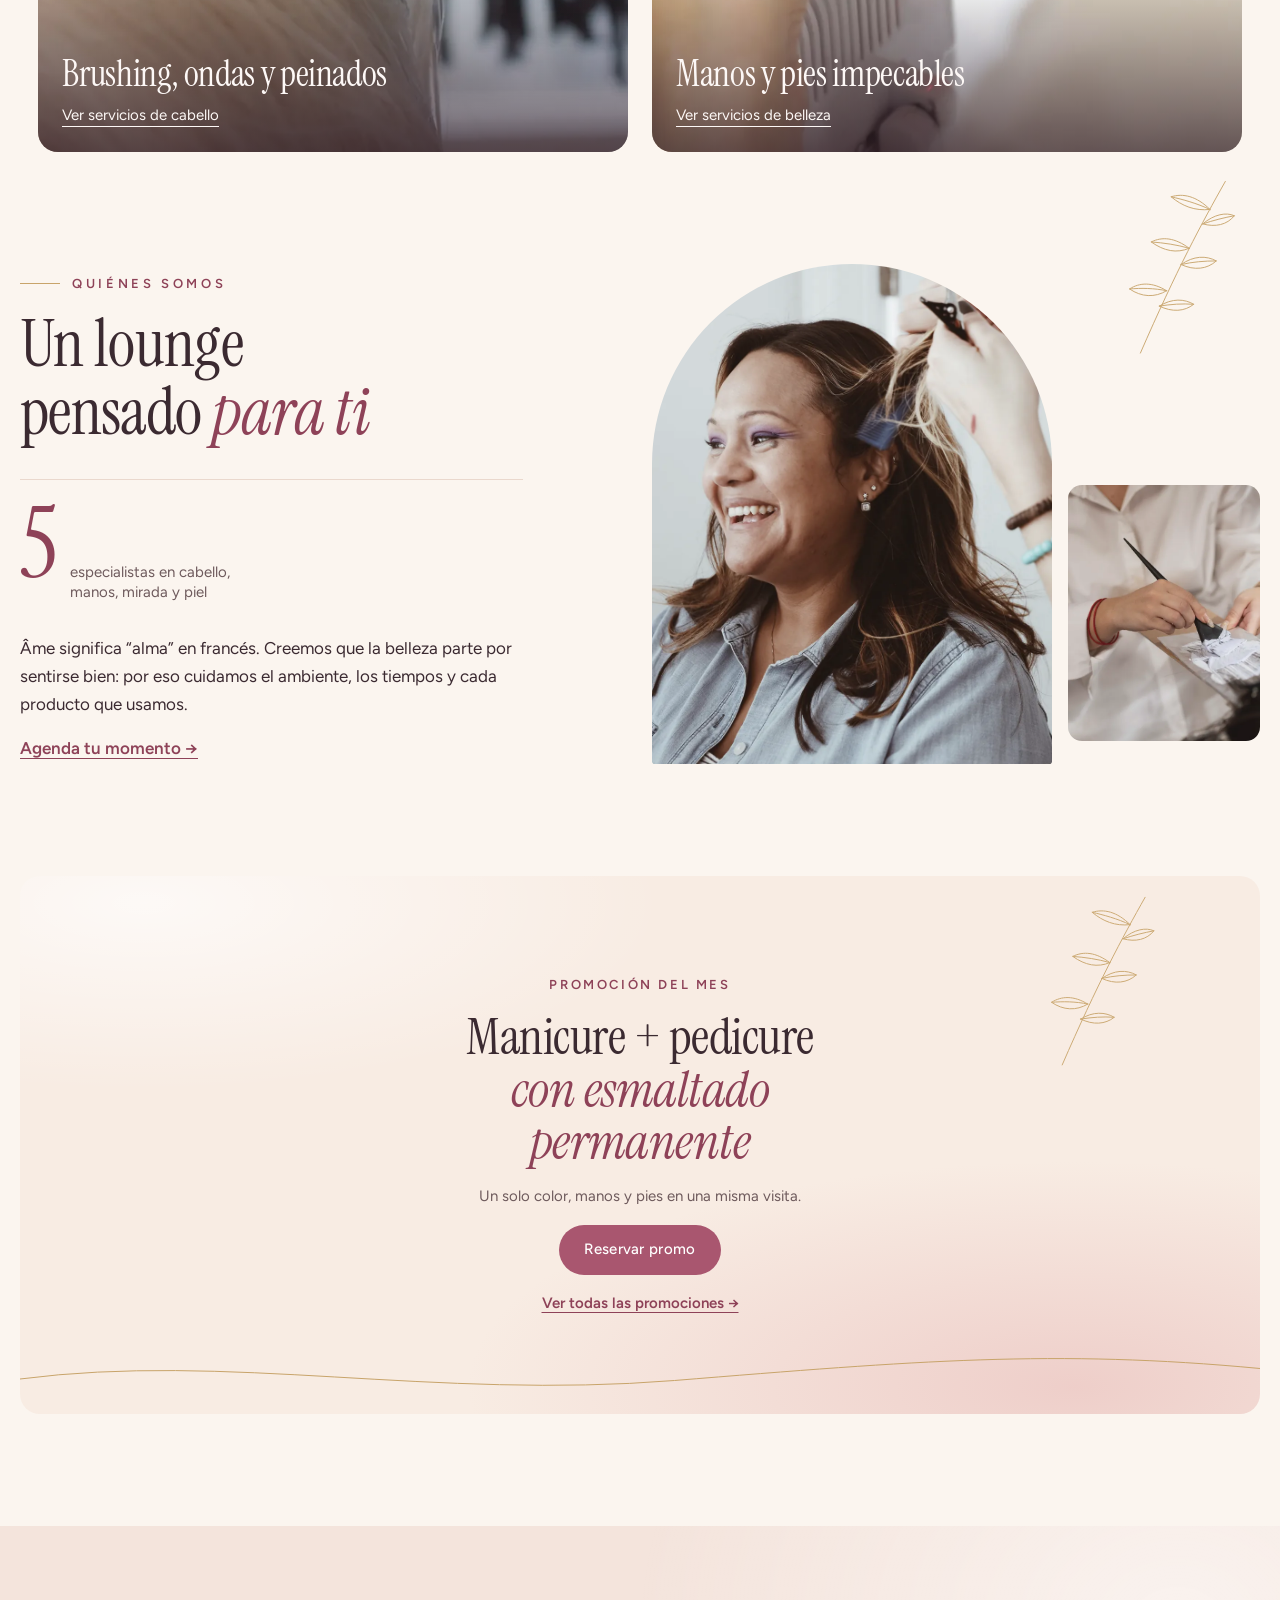
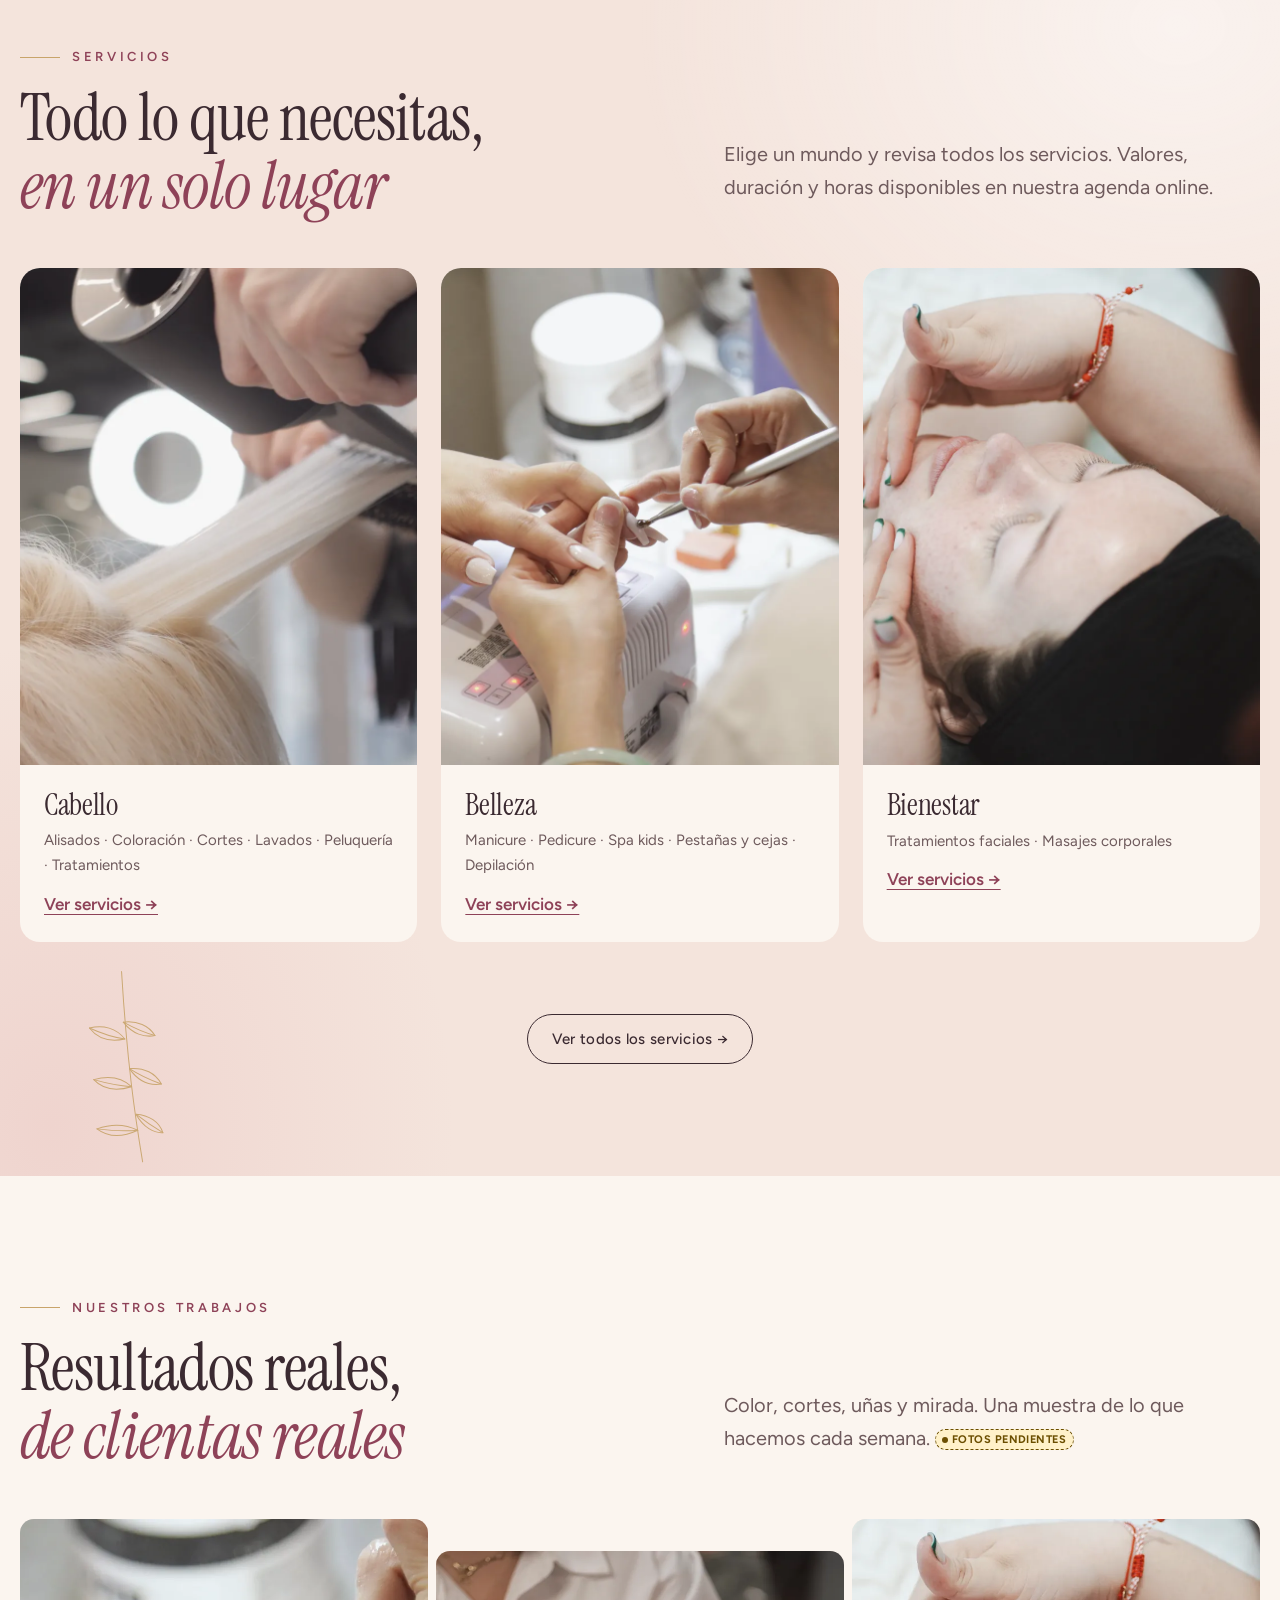
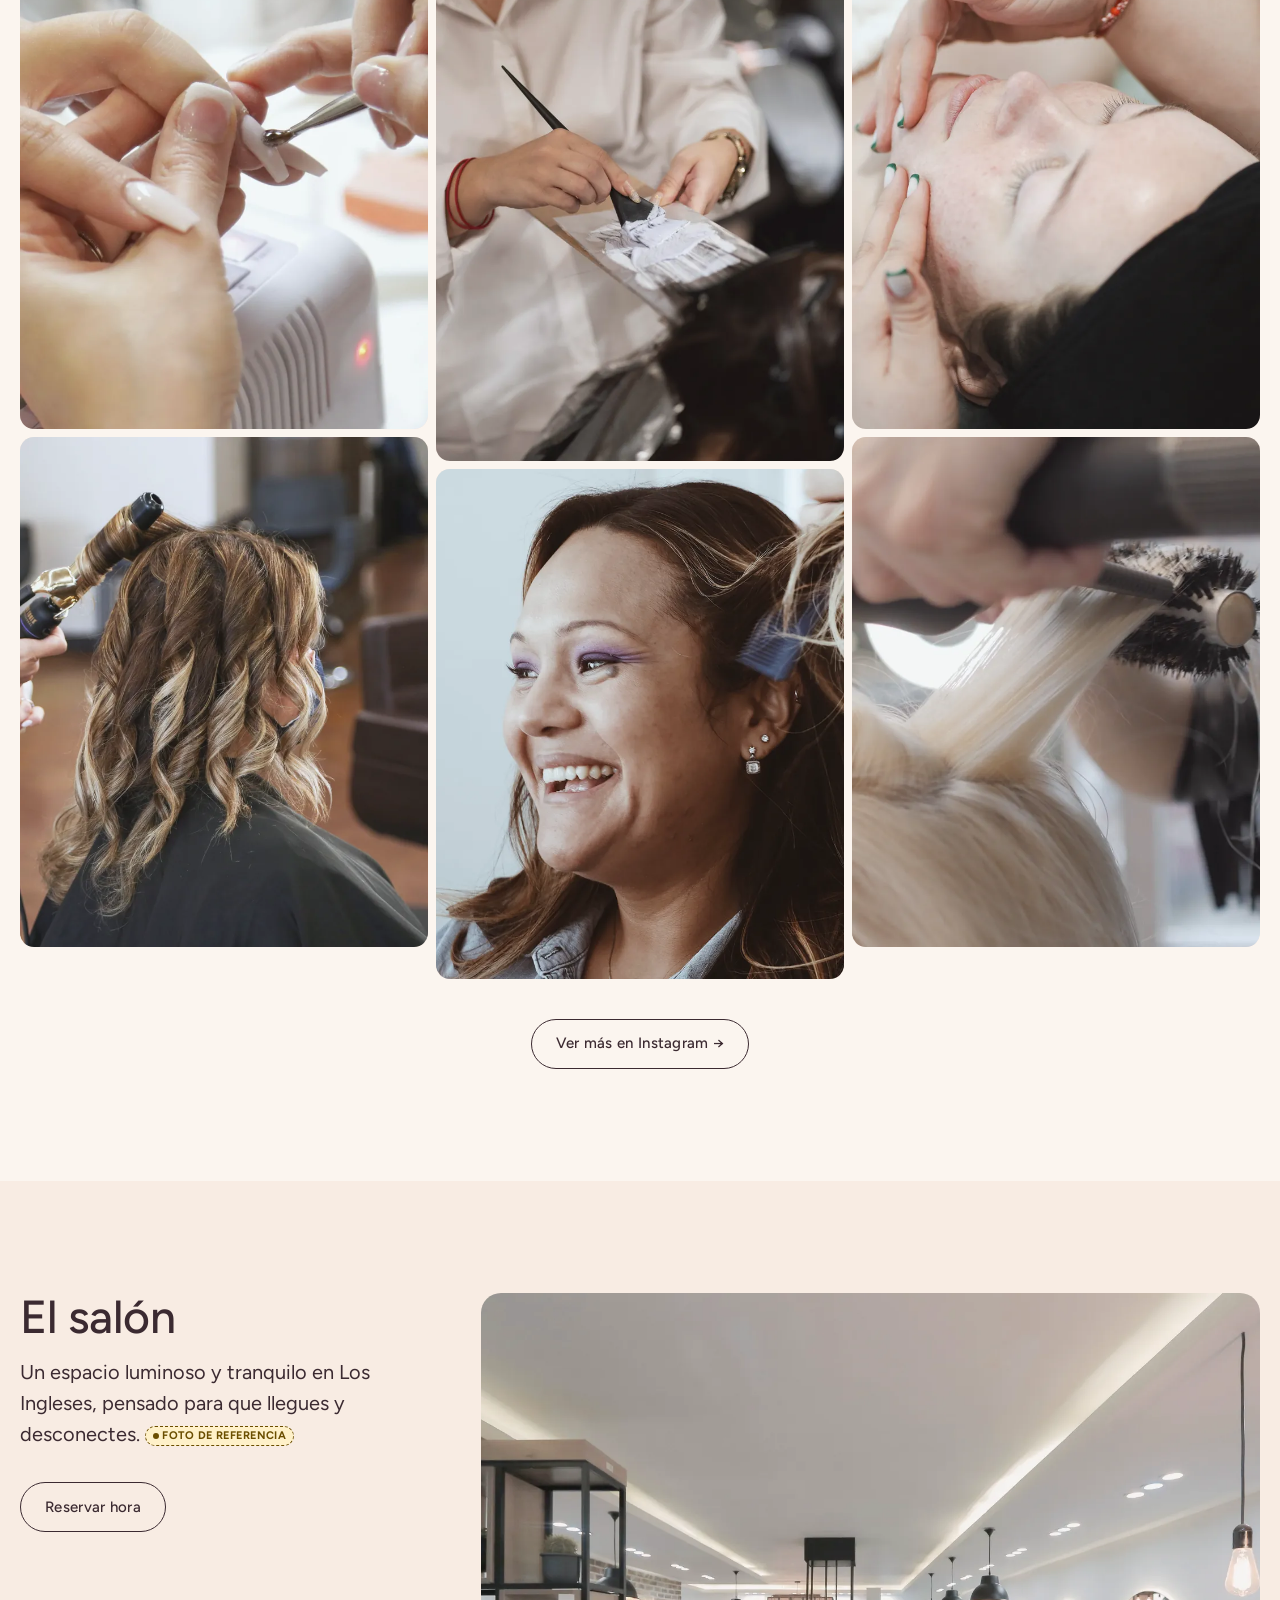
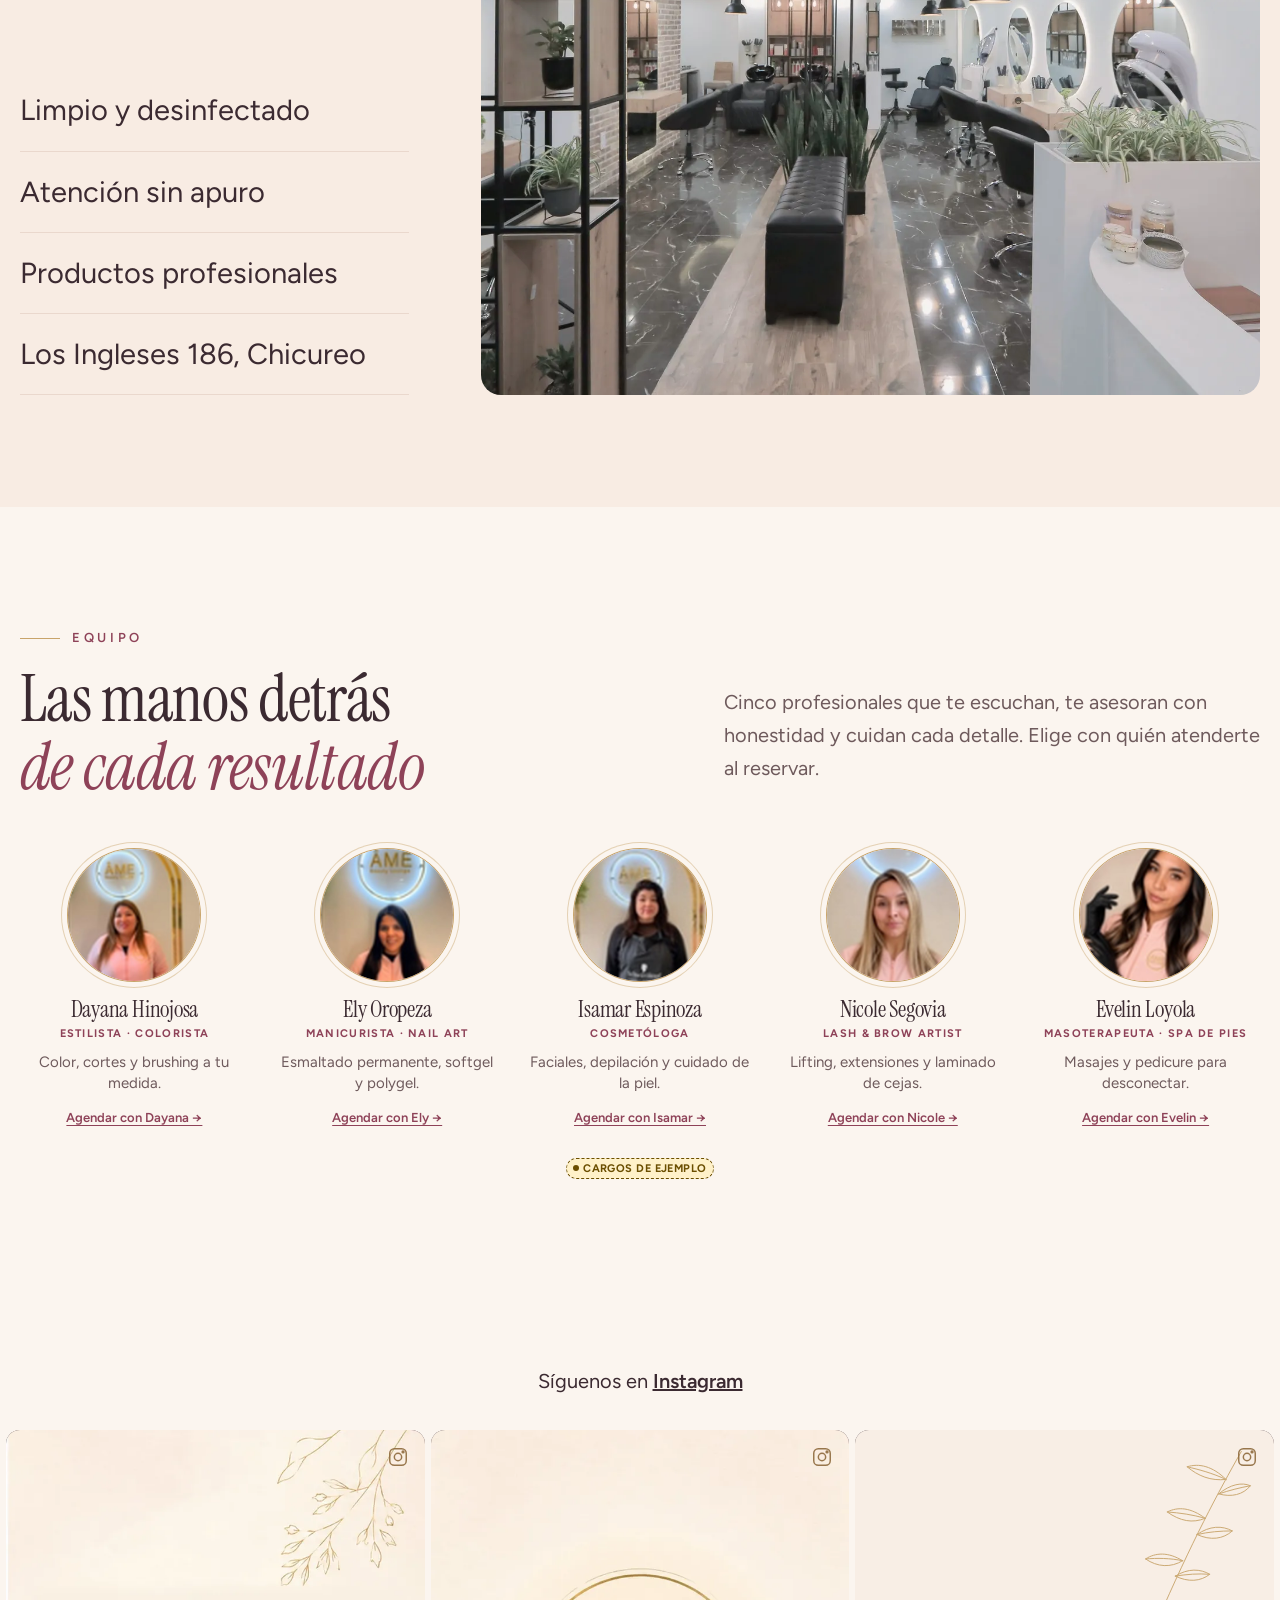
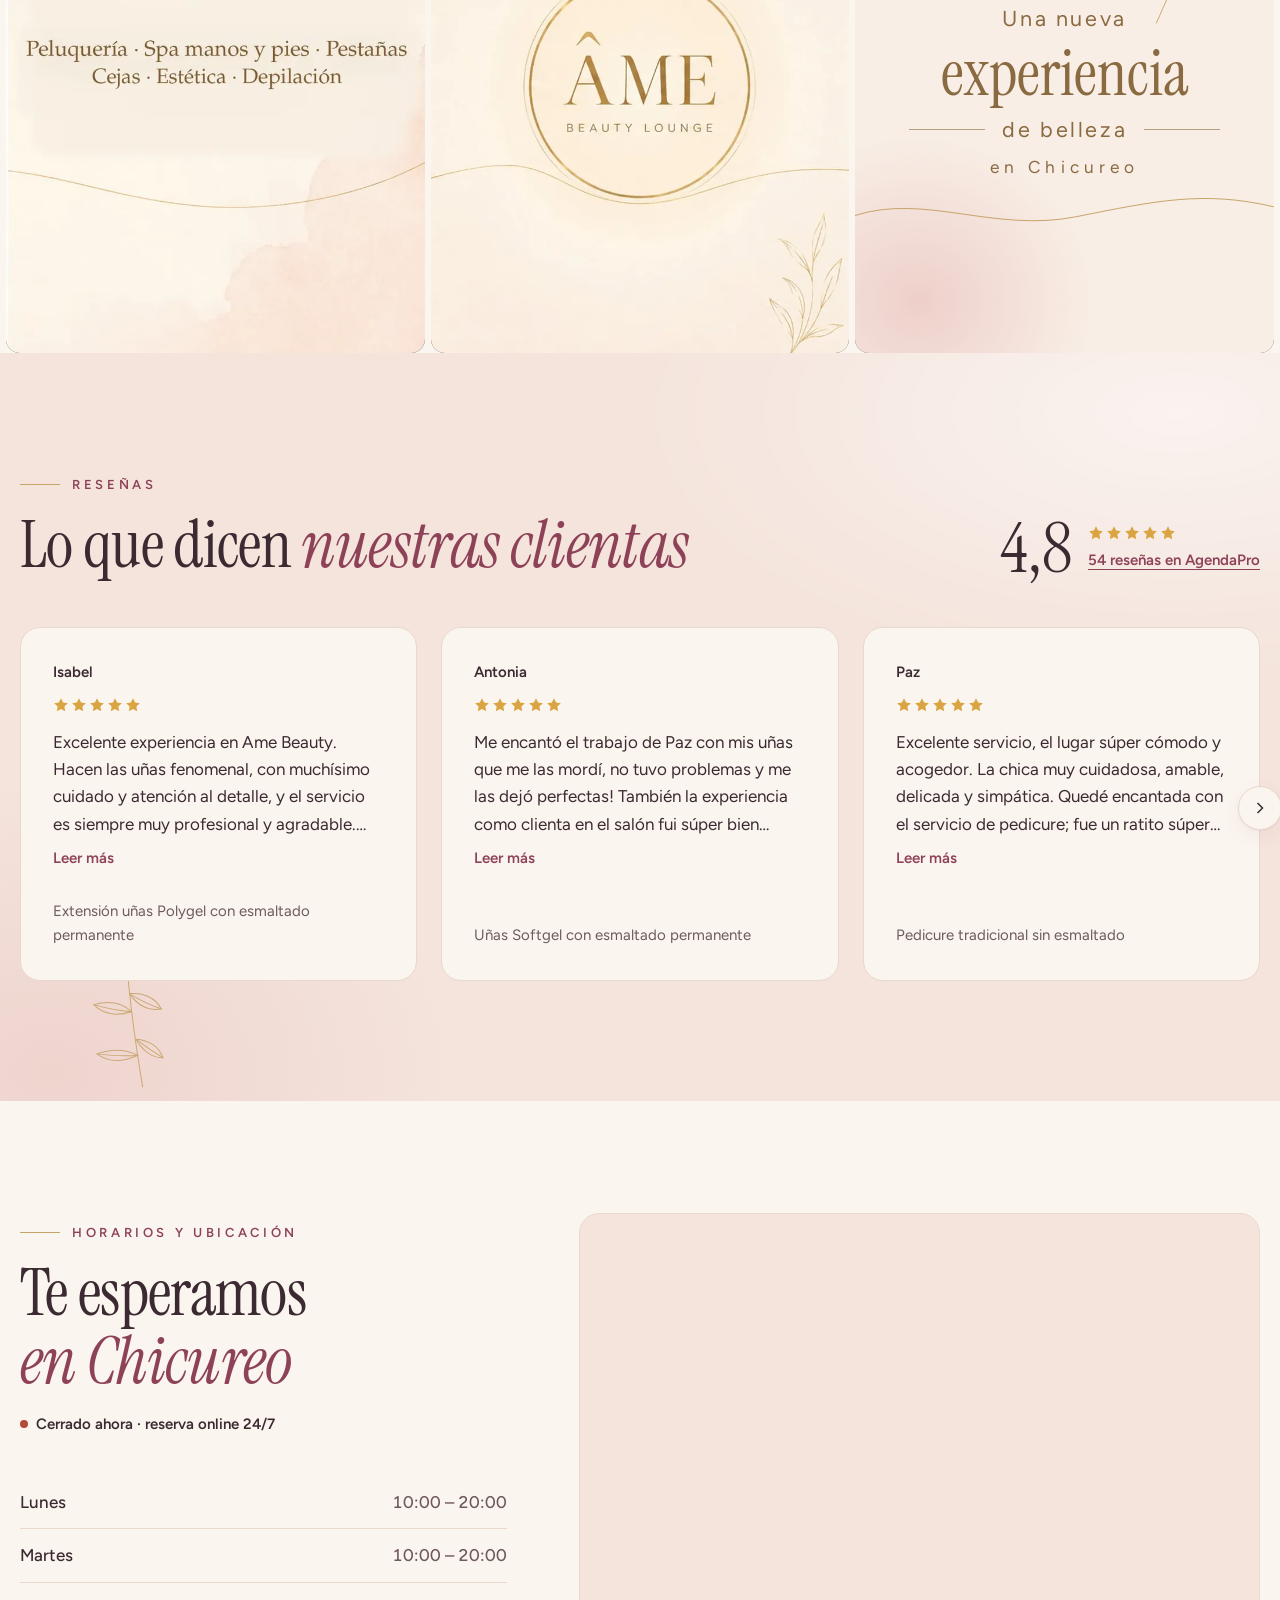
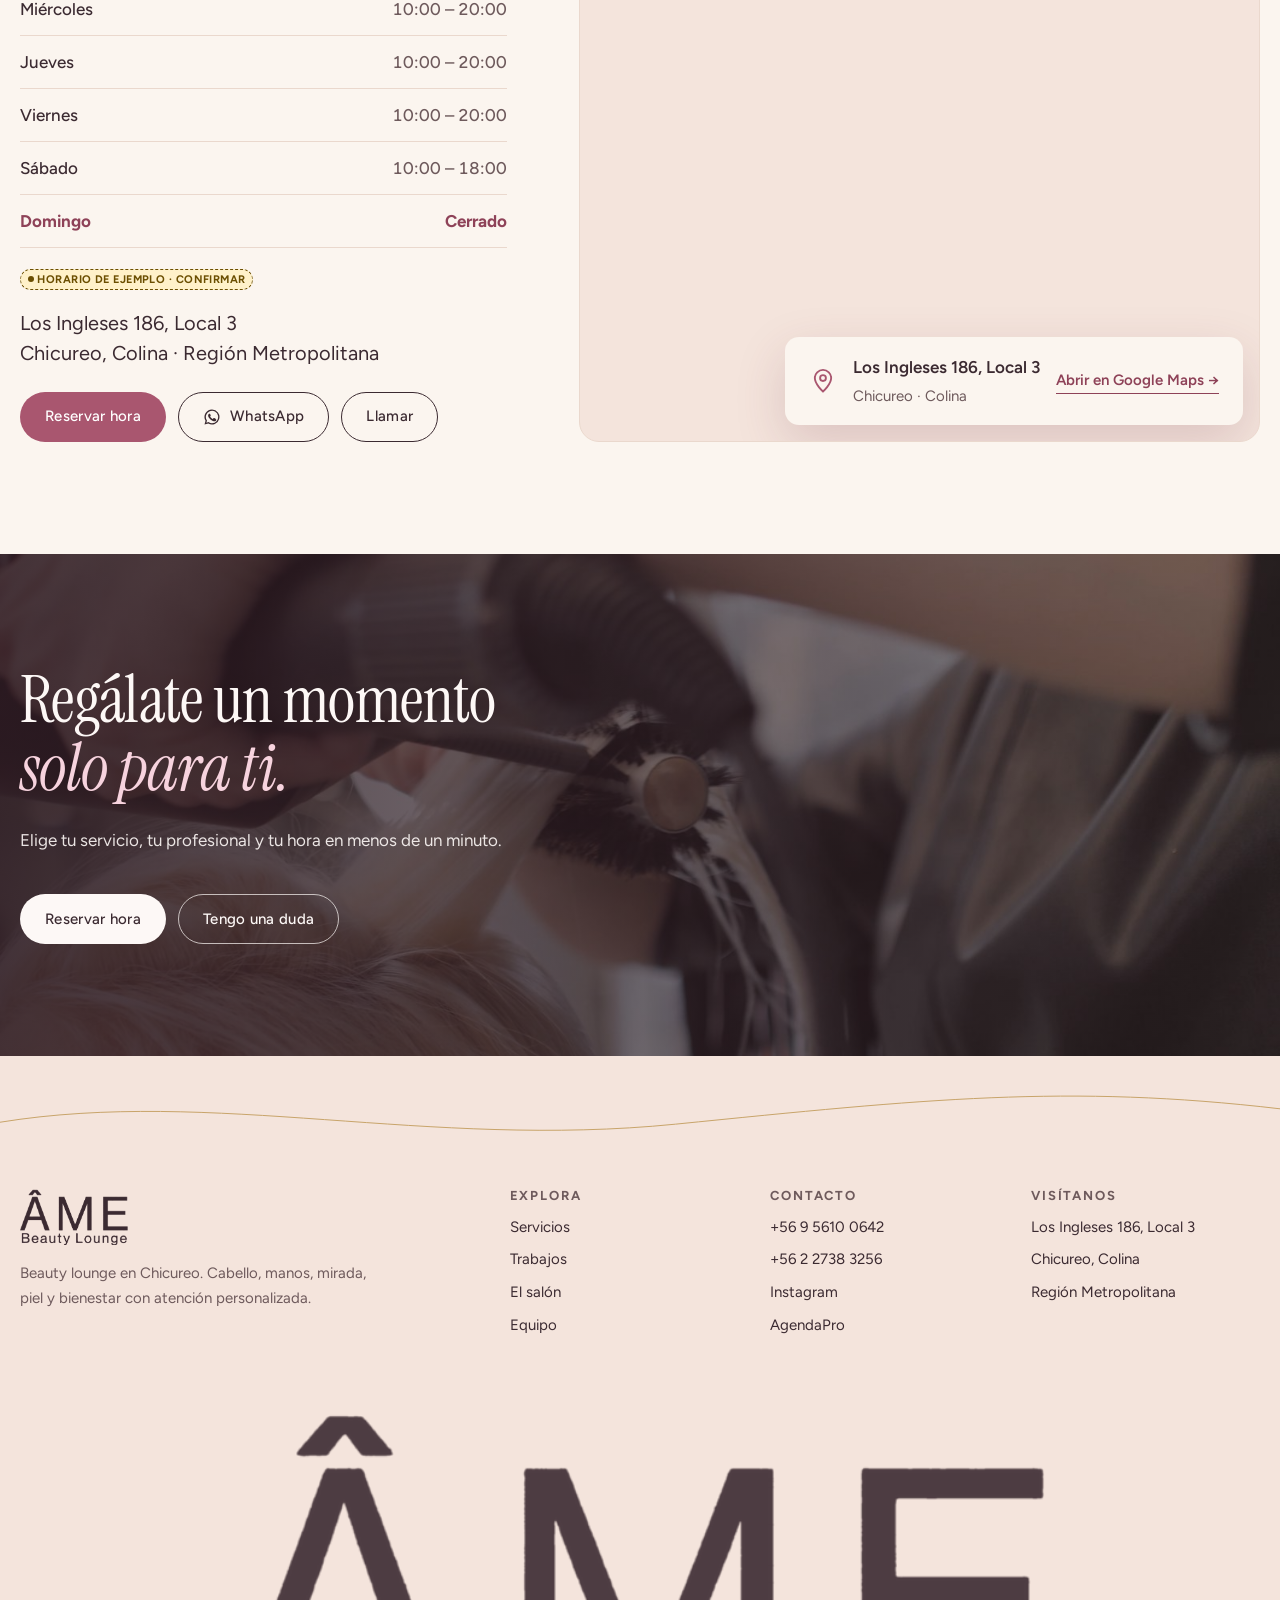
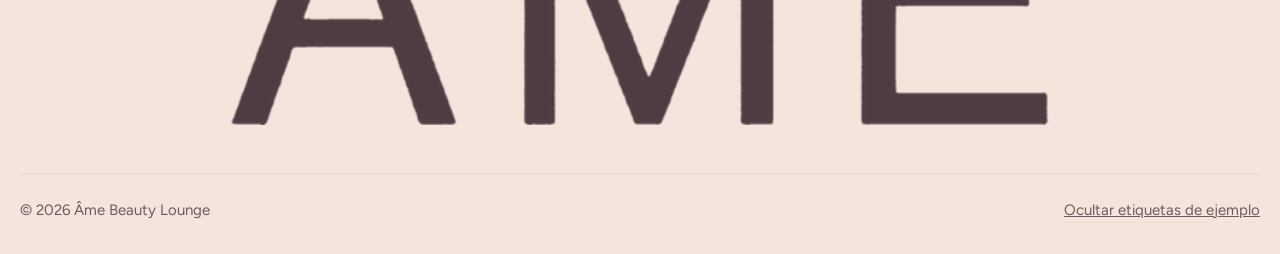
==== commit f52a9558: "Replace highlights carousel with the 2-photo split; promo card as its own block The monthly promo ca" ====
--- a/index.html
+++ b/index.html
@@ -793,26 +793,13 @@
 .hero__meta .stars{color:#F7D3DE}
 
 /* ============================================================
-   DESTACADOS — carrusel bajo el hero (reemplaza al split de 2 fotos)
-   ============================================================ */
-.feature{padding:var(--sp-3) 0 0}
-@media (min-width:700px){ .feature{padding:var(--sp-5) 0 0} }
-.carousel--feature{padding-inline:var(--sp-3)}
-@media (min-width:700px){ .carousel--feature{padding-inline:clamp(1.25rem, 3vw, 3.5rem)} }
-.carousel--feature .carousel__track{grid-auto-columns:86%;column-gap:var(--sp-3);scroll-padding-inline:0;padding-bottom:0}
-@media (min-width:700px){ .carousel--feature .carousel__track{grid-auto-columns:calc((100% - var(--sp-5)) / 2);column-gap:var(--sp-5)} }
-@media (min-width:1200px){ .carousel--feature .carousel__track{grid-auto-columns:calc((100% - 2 * var(--sp-5)) / 3)} }
-.carousel--feature .carousel__btn--prev{left:calc(var(--sp-3) + 8px)}
-.carousel--feature .carousel__btn--next{right:calc(var(--sp-3) + 8px)}
-@media (min-width:700px){
-  .carousel--feature .carousel__btn--prev{left:calc(clamp(1.25rem, 3vw, 3.5rem) - 22px)}
-  .carousel--feature .carousel__btn--next{right:calc(clamp(1.25rem, 3vw, 3.5rem) - 22px)}
-}
+   PROMOCIÓN DEL MES — tarjeta destacada entre "Nosotros" y "Servicios"
+   ============================================================ */
+.promo-sec{padding:0 0 var(--sp-8)}
+@media (min-width:900px){ .promo-sec{padding-bottom:var(--sp-9)} }
+.slide.promo-card{width:min(100% - 1.5rem, var(--container));margin-inline:auto;aspect-ratio:auto;min-height:clamp(460px, 42vw, 540px)}
+@media (min-width:900px){ .promo-card .slide__promo{max-width:34ch} .promo-card .slide__promo h2{font-size:clamp(2.6rem, 1.6rem + 2vw, 3.6rem)} .promo-card .slide__sprig{right:8%;width:150px} }
 .slide{position:relative;scroll-snap-align:start;aspect-ratio:4/5;border-radius:var(--radius-l);overflow:hidden;background:var(--c-surface)}
-.slide__link{position:absolute;inset:0;display:block;color:#FDF8F6;text-decoration:none}
-.slide .ph{position:absolute;inset:0}
-.slide img{transition:transform 1.2s var(--ease-out)}
-.slide:hover img{transform:scale(1.03)}
 .slide--promo{display:grid;place-items:center;padding:var(--sp-6);text-align:center;
   background:radial-gradient(70% 60% at 85% 95%, rgba(226,170,170,.45), transparent 70%),
              radial-gradient(60% 50% at 10% 5%, rgba(255,255,255,.7), transparent 70%), #F8ECE3;color:#3B2A31}
@@ -850,6 +837,7 @@
 .slide__promo .eyebrow{letter-spacing:.2em}
 .slide__promo .eyebrow::before{display:none}
 .slide__wave{bottom:5%}
+.promo-card .slide__wave{bottom:1.5%}
 </style>
 </head>
 <body class="page-home">
@@ -933,44 +921,17 @@
     </div>
   </div>
 </section>
-<!-- =================== DESTACADOS (carrusel) =================== -->
-<section class="feature" aria-label="Destacados">
-  <div class="carousel carousel--feature reveal" role="region" aria-roledescription="carrusel" aria-label="Destacados de Âme">
-    <ul class="carousel__track" tabindex="0">
-      <li class="slide slide--promo">
-        <svg class="sprig slide__sprig sprig--tr" viewBox="0 0 170 200" aria-hidden="true"><path d="M152 6C126 52 98 104 58 196"/><path d="M135 37C120 22 105 19 92 23C104 33 118 39 135 37Z"/><path d="M135 37C120 30 105 26 92 23"/><path d="M127 53C140 42 153 40 162 44C154 54 141 57 127 53Z"/><path d="M127 53C139 49 151 46 162 44"/><path d="M112 80C96 68 82 67 70 73C84 83 98 86 112 80Z"/><path d="M112 80C98 76 84 74 70 73"/><path d="M103 98C117 88 131 88 142 94C132 103 118 105 103 98Z"/><path d="M103 98C116 95 129 94 142 94"/><path d="M87 127C71 117 57 118 46 125C59 134 74 135 87 127Z"/><path d="M87 127C73 124 59 124 46 125"/><path d="M79 144C93 135 107 136 117 142C107 150 93 151 79 144Z"/><path d="M79 144C92 142 104 141 117 142"/></svg>
-        <div class="slide__promo">
-          <p class="eyebrow">Promoción del mes</p>
-          <h2>Manicure + pedicure <em>con esmaltado permanente</em></h2>
-          <p class="slide__note">Un solo color, manos y pies en una misma visita.</p>
-          <a class="btn btn--accent js-book" href="#" target="_blank" rel="noopener">Reservar promo</a>
-          <a class="link" href="servicios.html#promociones">Ver todas las promociones →</a>
-        </div>
-        <svg class="wave slide__wave" viewBox="0 0 1440 80" preserveAspectRatio="none" aria-hidden="true"><path d="M0 44C240 8 480 72 760 46S1200 4 1440 30"/></svg>
-      </li>
-      <li class="slide"><a class="slide__link" href="#salon">
-        <div class="ph" data-file="assets/img/destacado-salon.webp"><img src="assets/img/destacado-salon.webp" alt="Interior del salón con espejos redondos y luz cálida" loading="lazy" width="900" height="1125"></div>
-        <div class="split__cap"><h2>Conoce el salón</h2><span>Los Ingleses 186, Chicureo</span></div>
-      </a></li>
-      <li class="slide slide--post"><a class="slide__link js-ig" href="#" target="_blank" rel="noopener" aria-label="Ver en Instagram: Peluquería, spa de manos y pies, pestañas, cejas, estética y depilación">
-        <div class="ph" data-file="assets/img/instagram/post-01.webp"><img src="assets/img/instagram/post-01.webp" alt="Peluquería, spa de manos y pies, pestañas, cejas, estética y depilación" loading="lazy" width="720" height="900"></div>
-      </a></li>
-      <li class="slide"><a class="slide__link" href="servicios.html#cabello">
-        <div class="ph" data-file="assets/img/destacado-brushing.webp"><img src="assets/img/destacado-brushing.webp" alt="Brushing con cepillo redondo y secador" loading="lazy" width="900" height="1125"></div>
-        <div class="split__cap"><h2>Brushing, ondas y peinados</h2><span>Ver servicios de cabello</span></div>
-      </a></li>
-      <li class="slide slide--post"><a class="slide__link js-ig" href="#" target="_blank" rel="noopener" aria-label="Ver en Instagram: Logo de Âme Beauty Lounge">
-        <div class="ph" data-file="assets/img/instagram/post-02.webp"><img src="assets/img/instagram/post-02.webp" alt="Logo de Âme Beauty Lounge" loading="lazy" width="720" height="900"></div>
-      </a></li>
-      <li class="slide"><a class="slide__link" href="servicios.html#belleza">
-        <div class="ph" data-file="assets/img/destacado-manos.webp"><img src="assets/img/destacado-manos.webp" alt="Manicure con esmaltado permanente" loading="lazy" width="900" height="1125"></div>
-        <div class="split__cap"><h2>Manos y pies impecables</h2><span>Ver servicios de belleza</span></div>
-      </a></li>
-    </ul>
-    <button class="carousel__btn carousel__btn--prev" type="button" aria-label="Destacado anterior"><svg viewBox="0 0 24 24" fill="none" stroke="currentColor" stroke-width="1.8" aria-hidden="true"><path d="M15 6l-6 6 6 6"/></svg></button>
-    <button class="carousel__btn carousel__btn--next" type="button" aria-label="Siguiente destacado"><svg viewBox="0 0 24 24" fill="none" stroke="currentColor" stroke-width="1.8" aria-hidden="true"><path d="M9 6l6 6-6 6"/></svg></button>
-  </div>
-</section>
+<!-- =================== SPLIT EDITORIAL =================== -->
+<div class="split" aria-label="Destacados">
+  <a class="split__item reveal" href="servicios.html#cabello">
+    <div class="ph" data-file="assets/img/destacado-brushing.webp"><img src="assets/img/destacado-brushing.webp" alt="Brushing con cepillo redondo y secador" loading="lazy" width="900" height="1125"></div>
+    <div class="split__cap"><h2>Brushing, ondas y peinados</h2><span>Ver servicios de cabello</span></div>
+  </a>
+  <a class="split__item reveal" data-delay="1" href="servicios.html#belleza">
+    <div class="ph" data-file="assets/img/destacado-manos.webp"><img src="assets/img/destacado-manos.webp" alt="Manicure con esmaltado permanente" loading="lazy" width="900" height="1125"></div>
+    <div class="split__cap"><h2>Manos y pies impecables</h2><span>Ver servicios de belleza</span></div>
+  </a>
+</div>
 <!-- =================== NOSOTROS =================== -->
 <section class="section has-sprig" id="nosotros" aria-labelledby="about-title">
   <svg class="sprig sprig--tr" viewBox="0 0 170 200" aria-hidden="true"><path d="M152 6C126 52 98 104 58 196"/><path d="M135 37C120 22 105 19 92 23C104 33 118 39 135 37Z"/><path d="M135 37C120 30 105 26 92 23"/><path d="M127 53C140 42 153 40 162 44C154 54 141 57 127 53Z"/><path d="M127 53C139 49 151 46 162 44"/><path d="M112 80C96 68 82 67 70 73C84 83 98 86 112 80Z"/><path d="M112 80C98 76 84 74 70 73"/><path d="M103 98C117 88 131 88 142 94C132 103 118 105 103 98Z"/><path d="M103 98C116 95 129 94 142 94"/><path d="M87 127C71 117 57 118 46 125C59 134 74 135 87 127Z"/><path d="M87 127C73 124 59 124 46 125"/><path d="M79 144C93 135 107 136 117 142C107 150 93 151 79 144Z"/><path d="M79 144C92 142 104 141 117 142"/></svg>
@@ -993,13 +954,20 @@
     </div>
   </div>
 </section>
-<!-- =================== BANDA PROMOCIONES =================== -->
-<div class="band">
-  <div class="container">
-    <p>Promociones del mes: combos de manos, cabello y mirada para ahorrar tiempo y dinero.</p>
-    <a href="servicios.html#promociones">Ver promociones →</a>
-  </div>
-</div>
+<!-- =================== PROMOCIÓN DEL MES =================== -->
+<section class="promo-sec" aria-label="Promoción del mes">
+  <div class="slide slide--promo promo-card reveal">
+        <svg class="sprig slide__sprig sprig--tr" viewBox="0 0 170 200" aria-hidden="true"><path d="M152 6C126 52 98 104 58 196"/><path d="M135 37C120 22 105 19 92 23C104 33 118 39 135 37Z"/><path d="M135 37C120 30 105 26 92 23"/><path d="M127 53C140 42 153 40 162 44C154 54 141 57 127 53Z"/><path d="M127 53C139 49 151 46 162 44"/><path d="M112 80C96 68 82 67 70 73C84 83 98 86 112 80Z"/><path d="M112 80C98 76 84 74 70 73"/><path d="M103 98C117 88 131 88 142 94C132 103 118 105 103 98Z"/><path d="M103 98C116 95 129 94 142 94"/><path d="M87 127C71 117 57 118 46 125C59 134 74 135 87 127Z"/><path d="M87 127C73 124 59 124 46 125"/><path d="M79 144C93 135 107 136 117 142C107 150 93 151 79 144Z"/><path d="M79 144C92 142 104 141 117 142"/></svg>
+        <div class="slide__promo">
+          <p class="eyebrow">Promoción del mes</p>
+          <h2>Manicure + pedicure <em>con esmaltado permanente</em></h2>
+          <p class="slide__note">Un solo color, manos y pies en una misma visita.</p>
+          <a class="btn btn--accent js-book" href="#" target="_blank" rel="noopener">Reservar promo</a>
+          <a class="link" href="servicios.html#promociones">Ver todas las promociones →</a>
+        </div>
+        <svg class="wave slide__wave" viewBox="0 0 1440 80" preserveAspectRatio="none" aria-hidden="true"><path d="M0 44C240 8 480 72 760 46S1200 4 1440 30"/></svg>
+      </div>
+</section>
 <!-- =================== SERVICIOS =================== -->
 <section class="section section--alt" id="servicios" aria-labelledby="svc-title">
   <svg class="sprig sprig--bl" viewBox="0 0 170 200" aria-hidden="true"><path d="M152 6C126 52 98 104 58 196"/><path d="M135 37C120 22 105 19 92 23C104 33 118 39 135 37Z"/><path d="M135 37C120 30 105 26 92 23"/><path d="M127 53C140 42 153 40 162 44C154 54 141 57 127 53Z"/><path d="M127 53C139 49 151 46 162 44"/><path d="M112 80C96 68 82 67 70 73C84 83 98 86 112 80Z"/><path d="M112 80C98 76 84 74 70 73"/><path d="M103 98C117 88 131 88 142 94C132 103 118 105 103 98Z"/><path d="M103 98C116 95 129 94 142 94"/><path d="M87 127C71 117 57 118 46 125C59 134 74 135 87 127Z"/><path d="M87 127C73 124 59 124 46 125"/><path d="M79 144C93 135 107 136 117 142C107 150 93 151 79 144Z"/><path d="M79 144C92 142 104 141 117 142"/></svg>
@@ -1739,7 +1707,7 @@
    ============================================================ */
 // Cada bloque corre solo si su sección existe en la página actual
 const run = (sel, fn) => { if (!sel || $(sel)) fn(); };
-run("#gallery", renderGallery); run("#team", renderTeam); run("#reviews", renderReviews); run(".carousel--feature", () => initCarousel($(".carousel--feature"))); run("#svcList", renderServices); run("#hoursBody", renderHours);
+run("#gallery", renderGallery); run("#team", renderTeam); run("#reviews", renderReviews); run("#svcList", renderServices); run("#hoursBody", renderHours);
 wireLinks(); watchMedia();
 run(null, initHeader); run(null, initTheme); run("#mnav", initMenu); run("#heroVideo", initHero);
 run("#gallery", initGallery); run(".map", initMap); run("#booking", initBooking); run(".ig-video", initIgVideo); run(null, initReveal); run("#toggleSamples", initSamples);
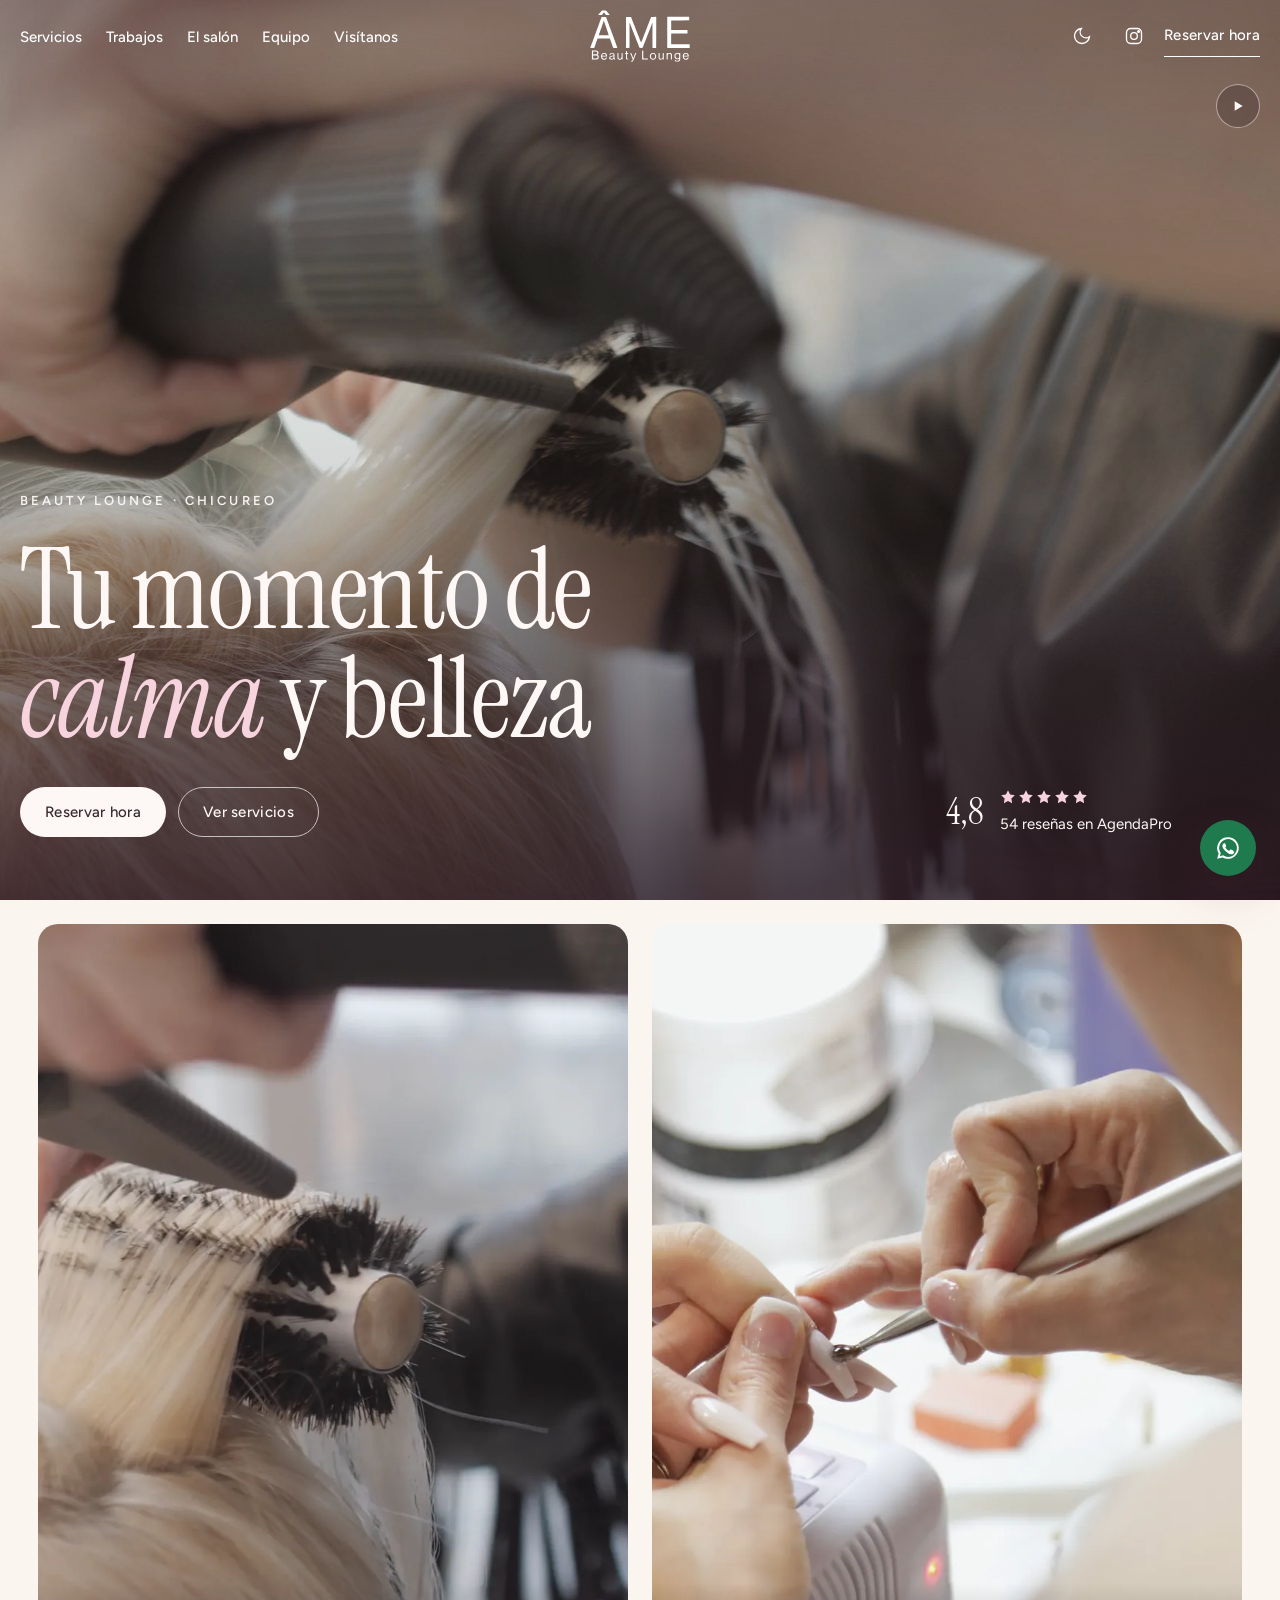
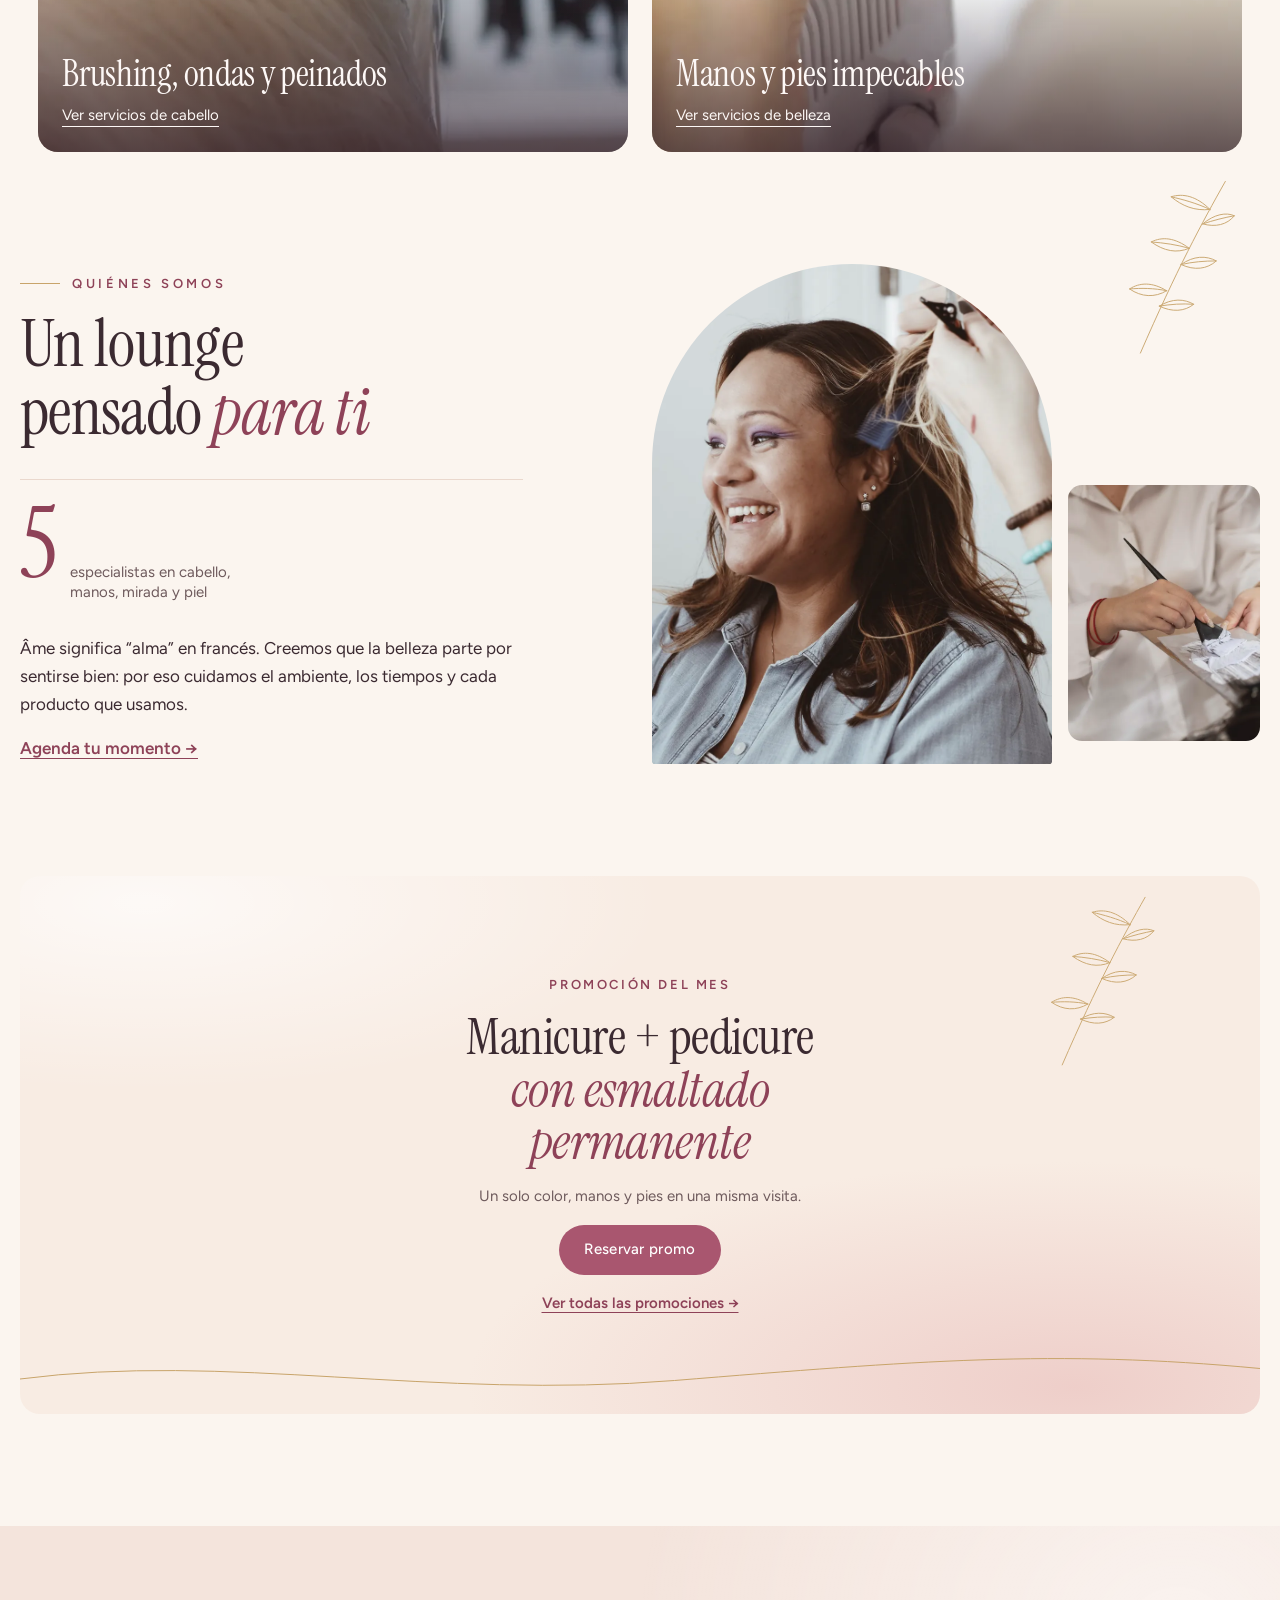
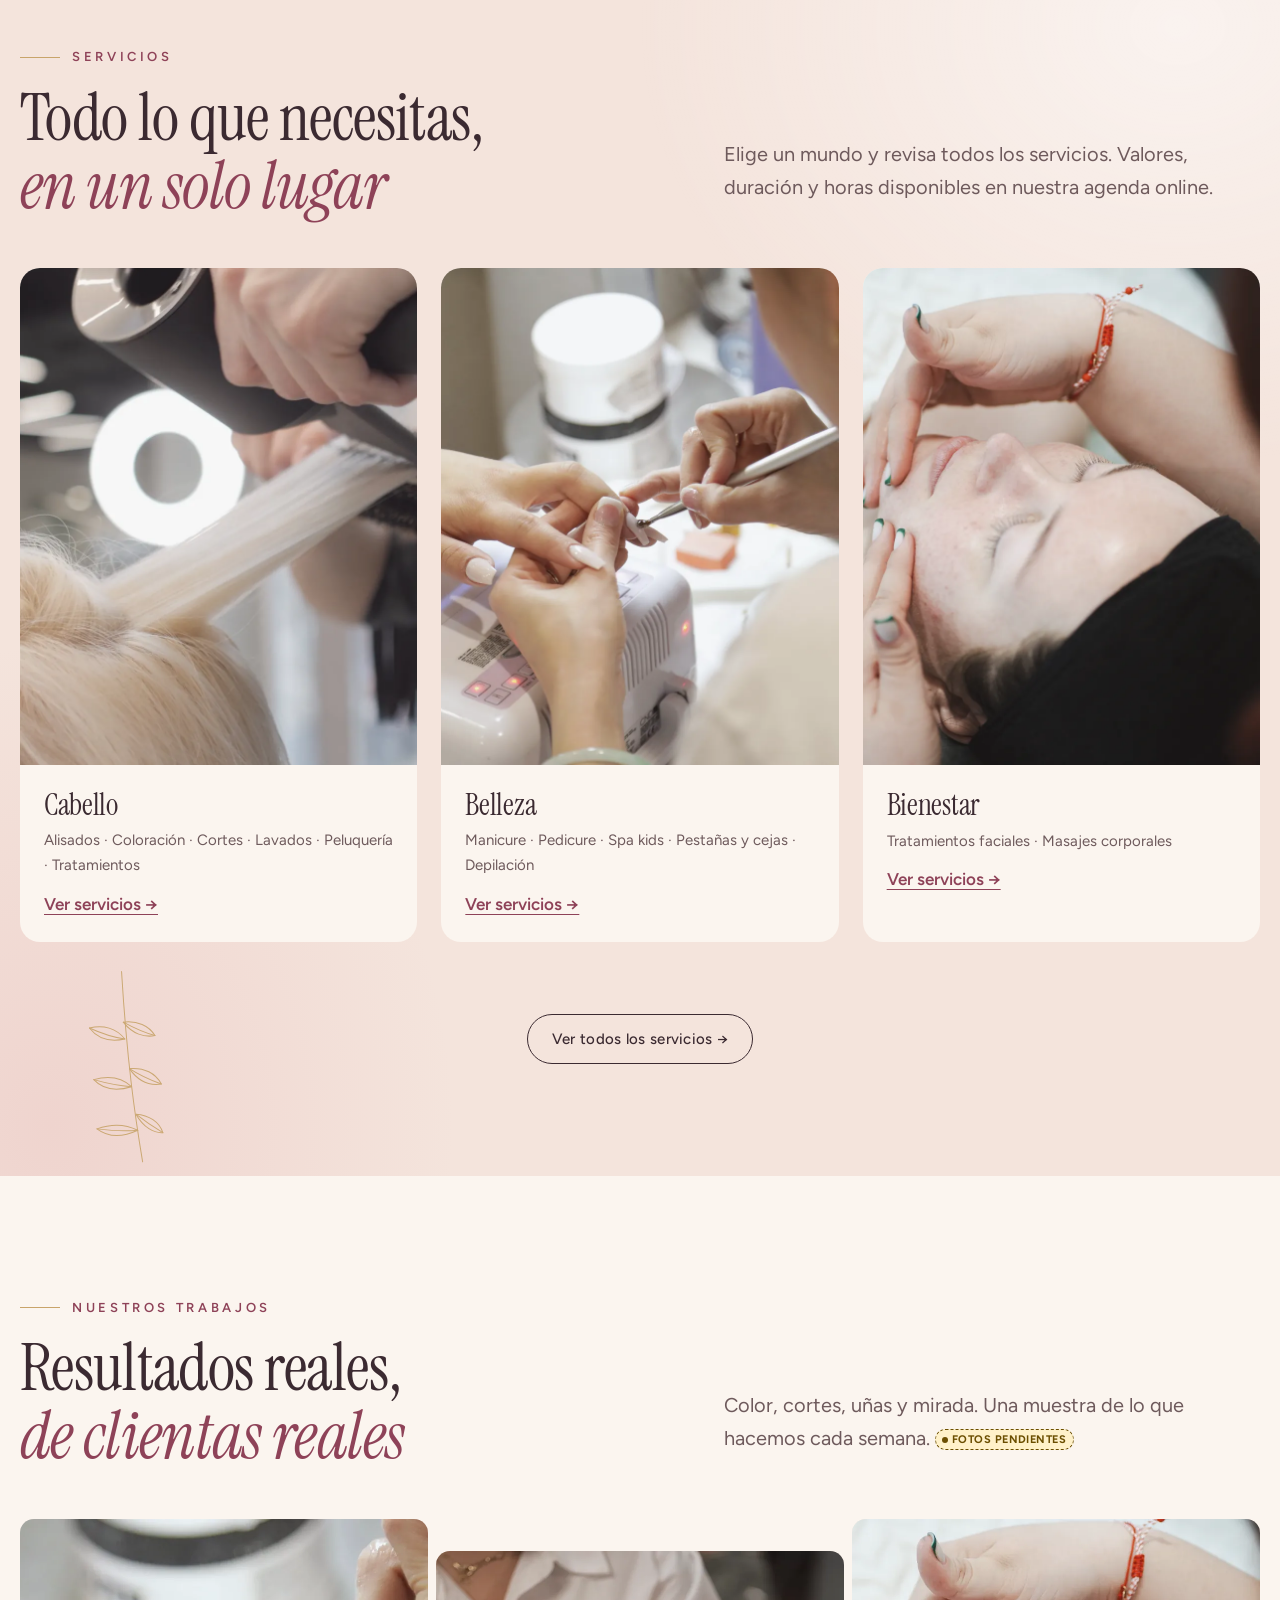
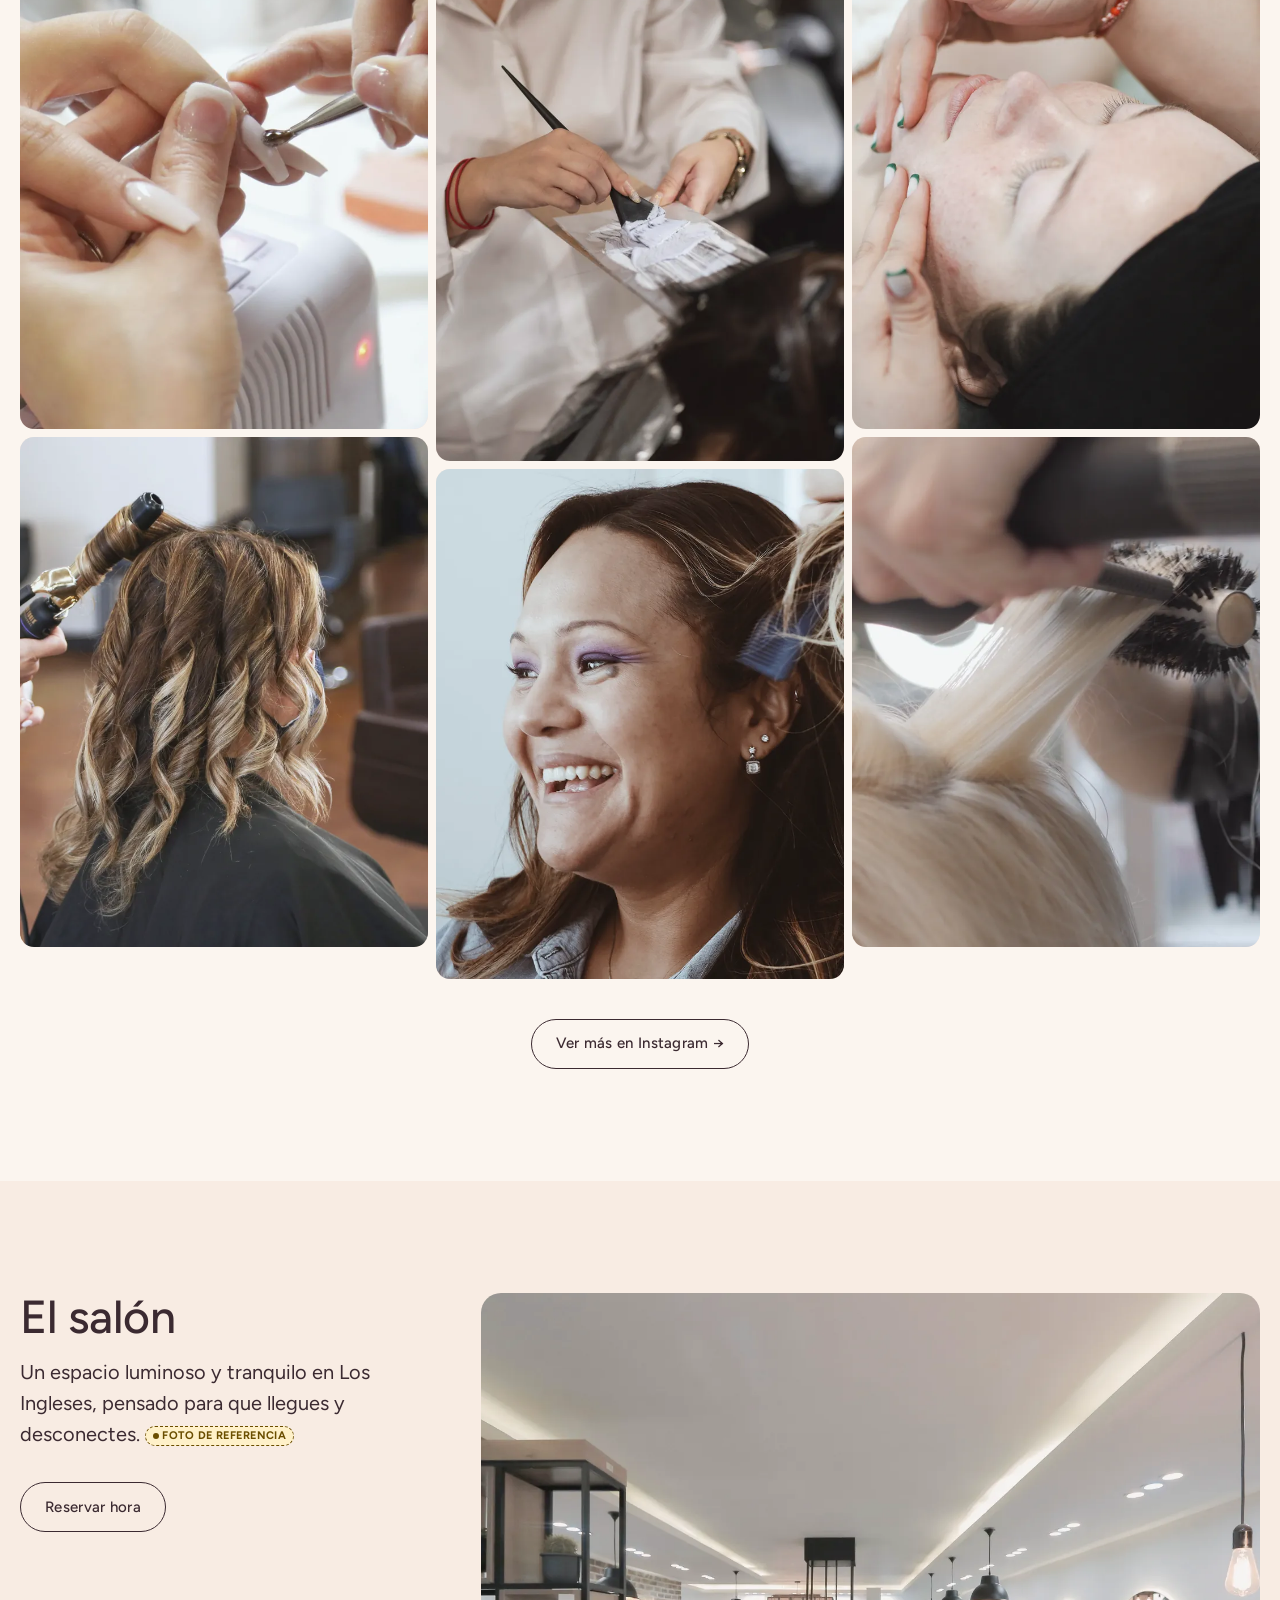
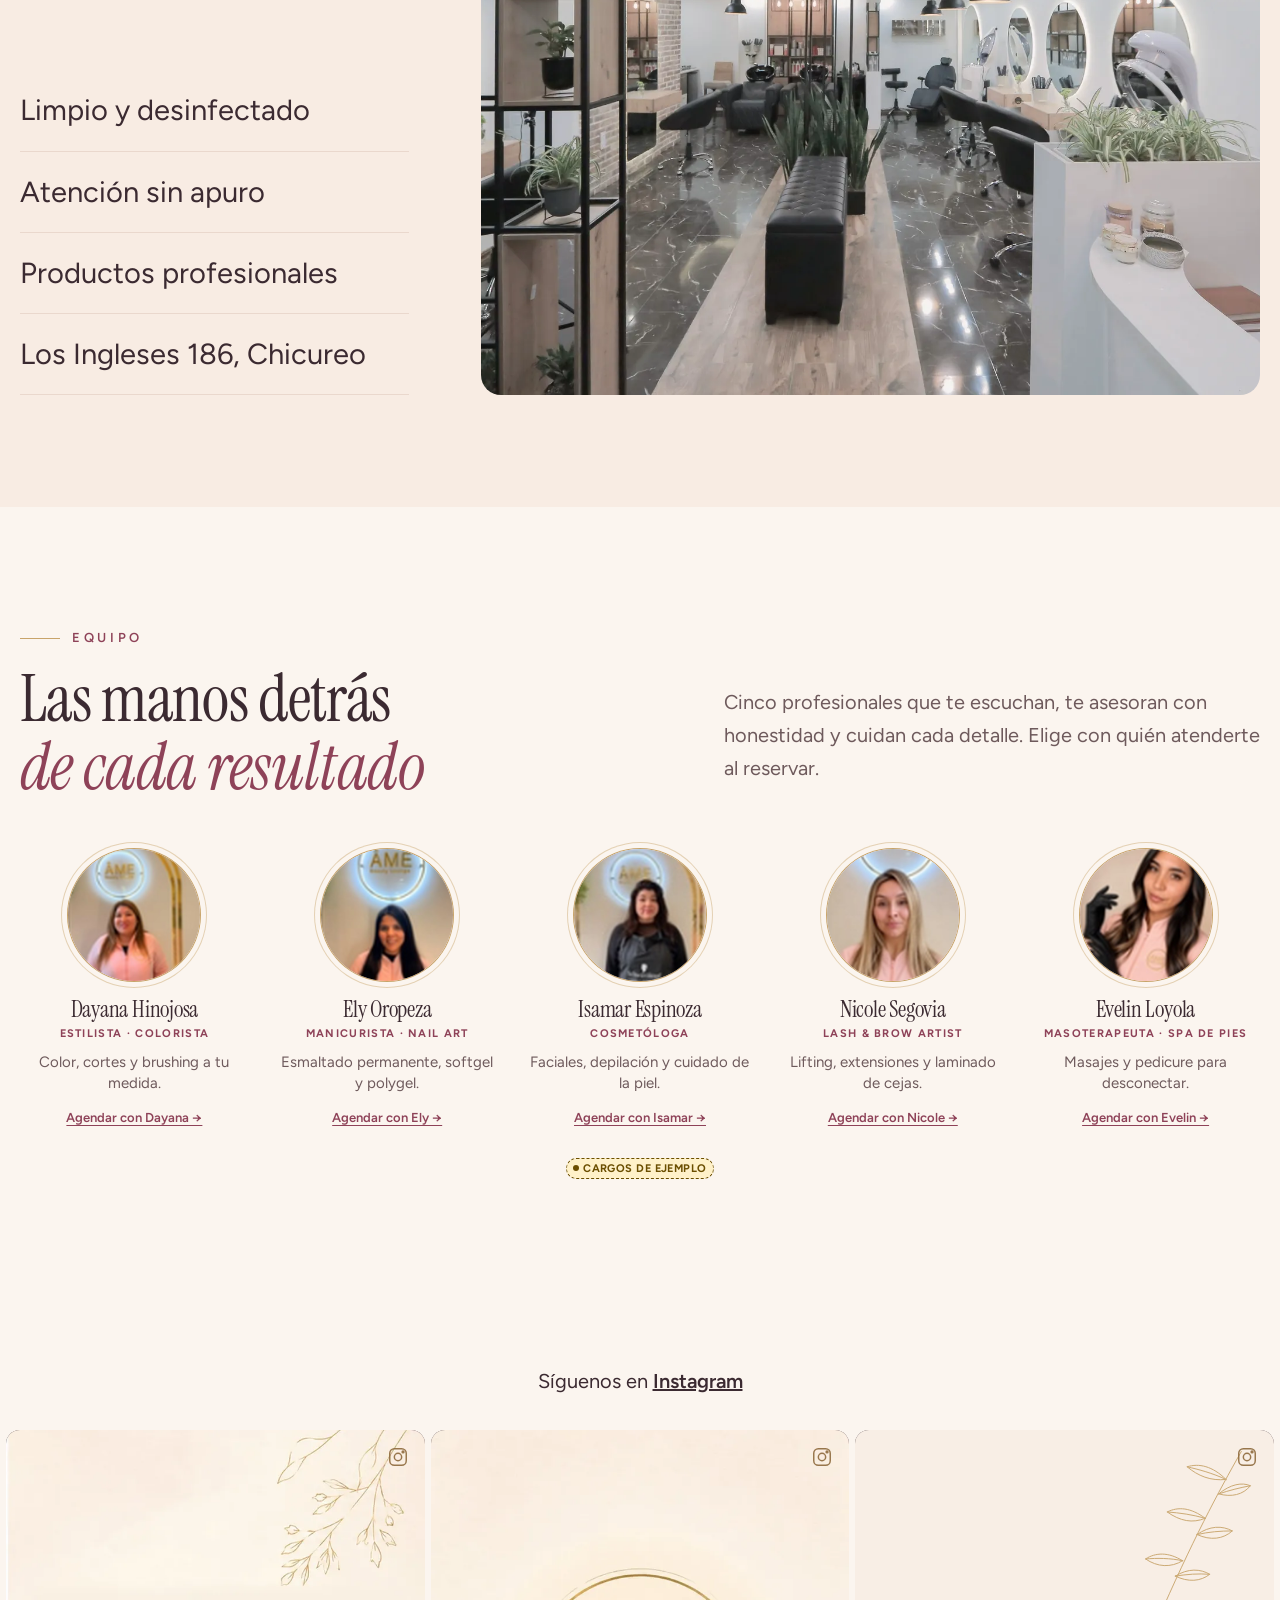
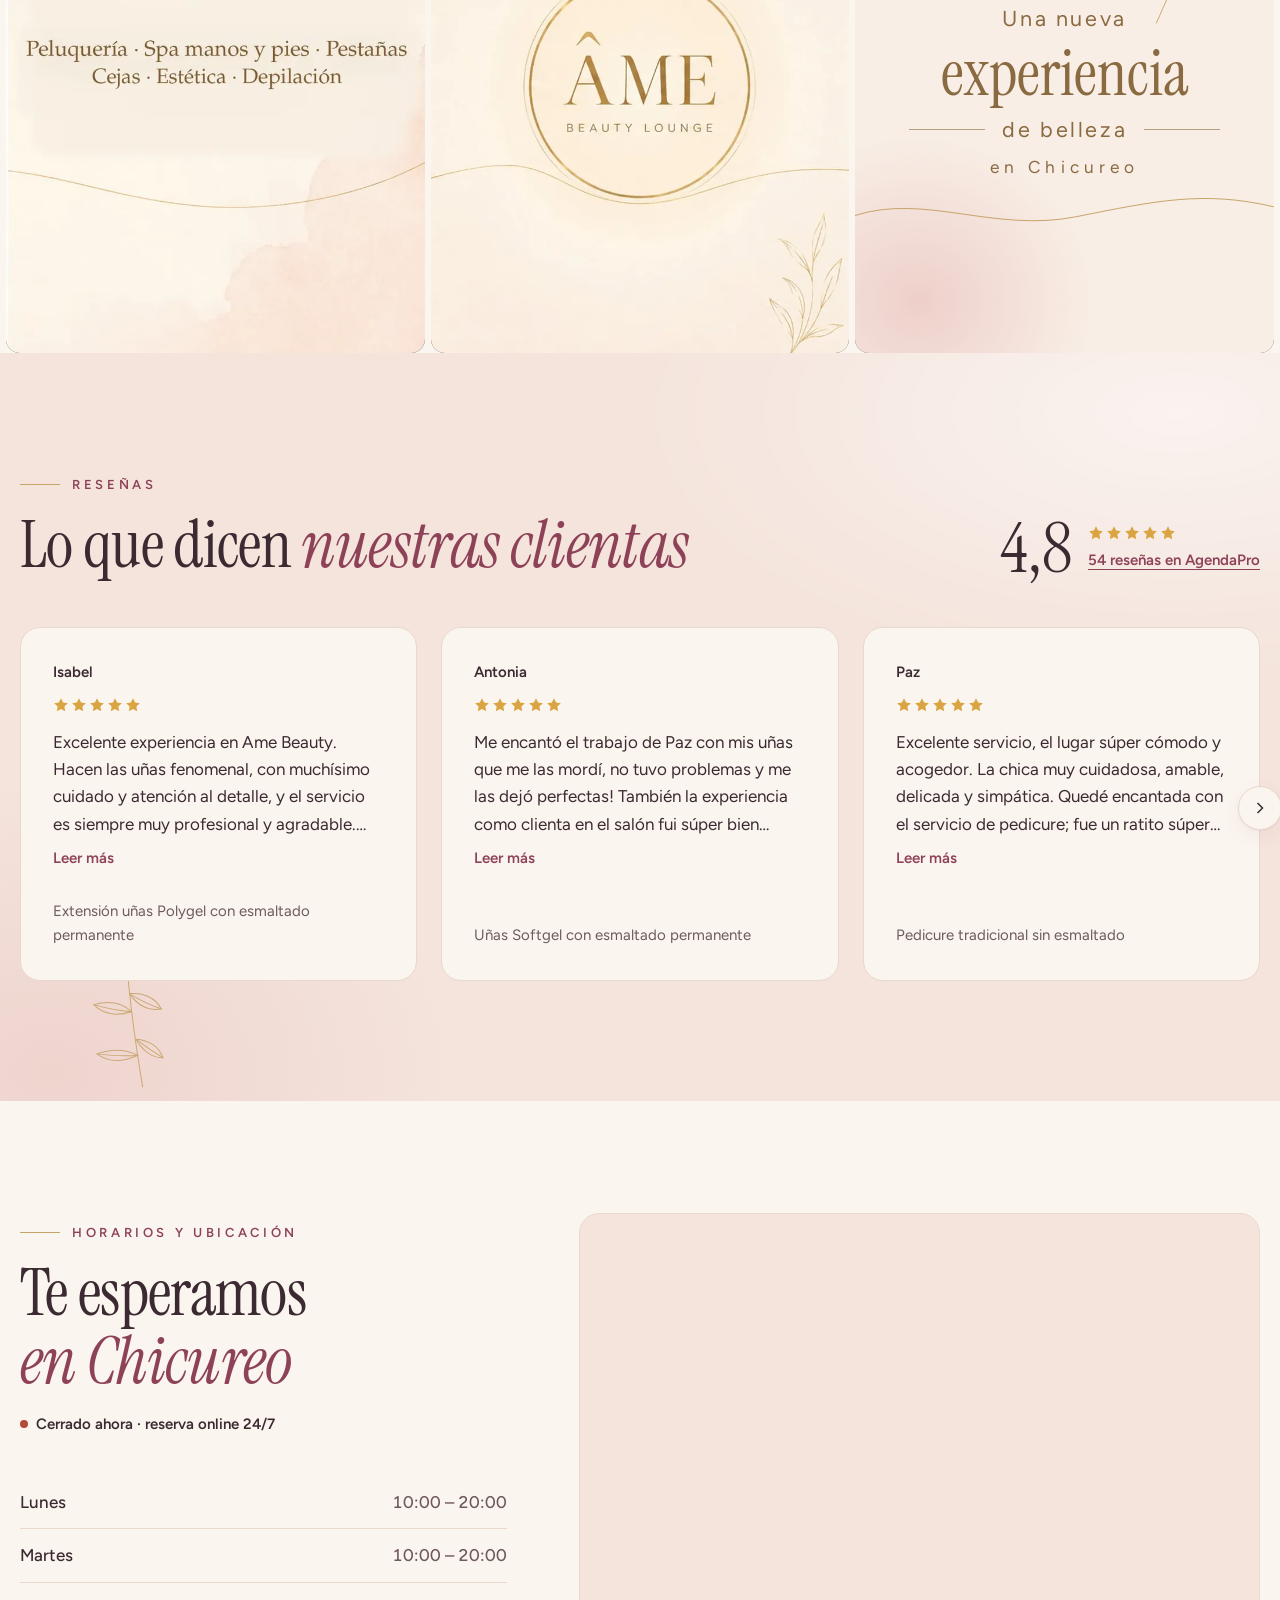
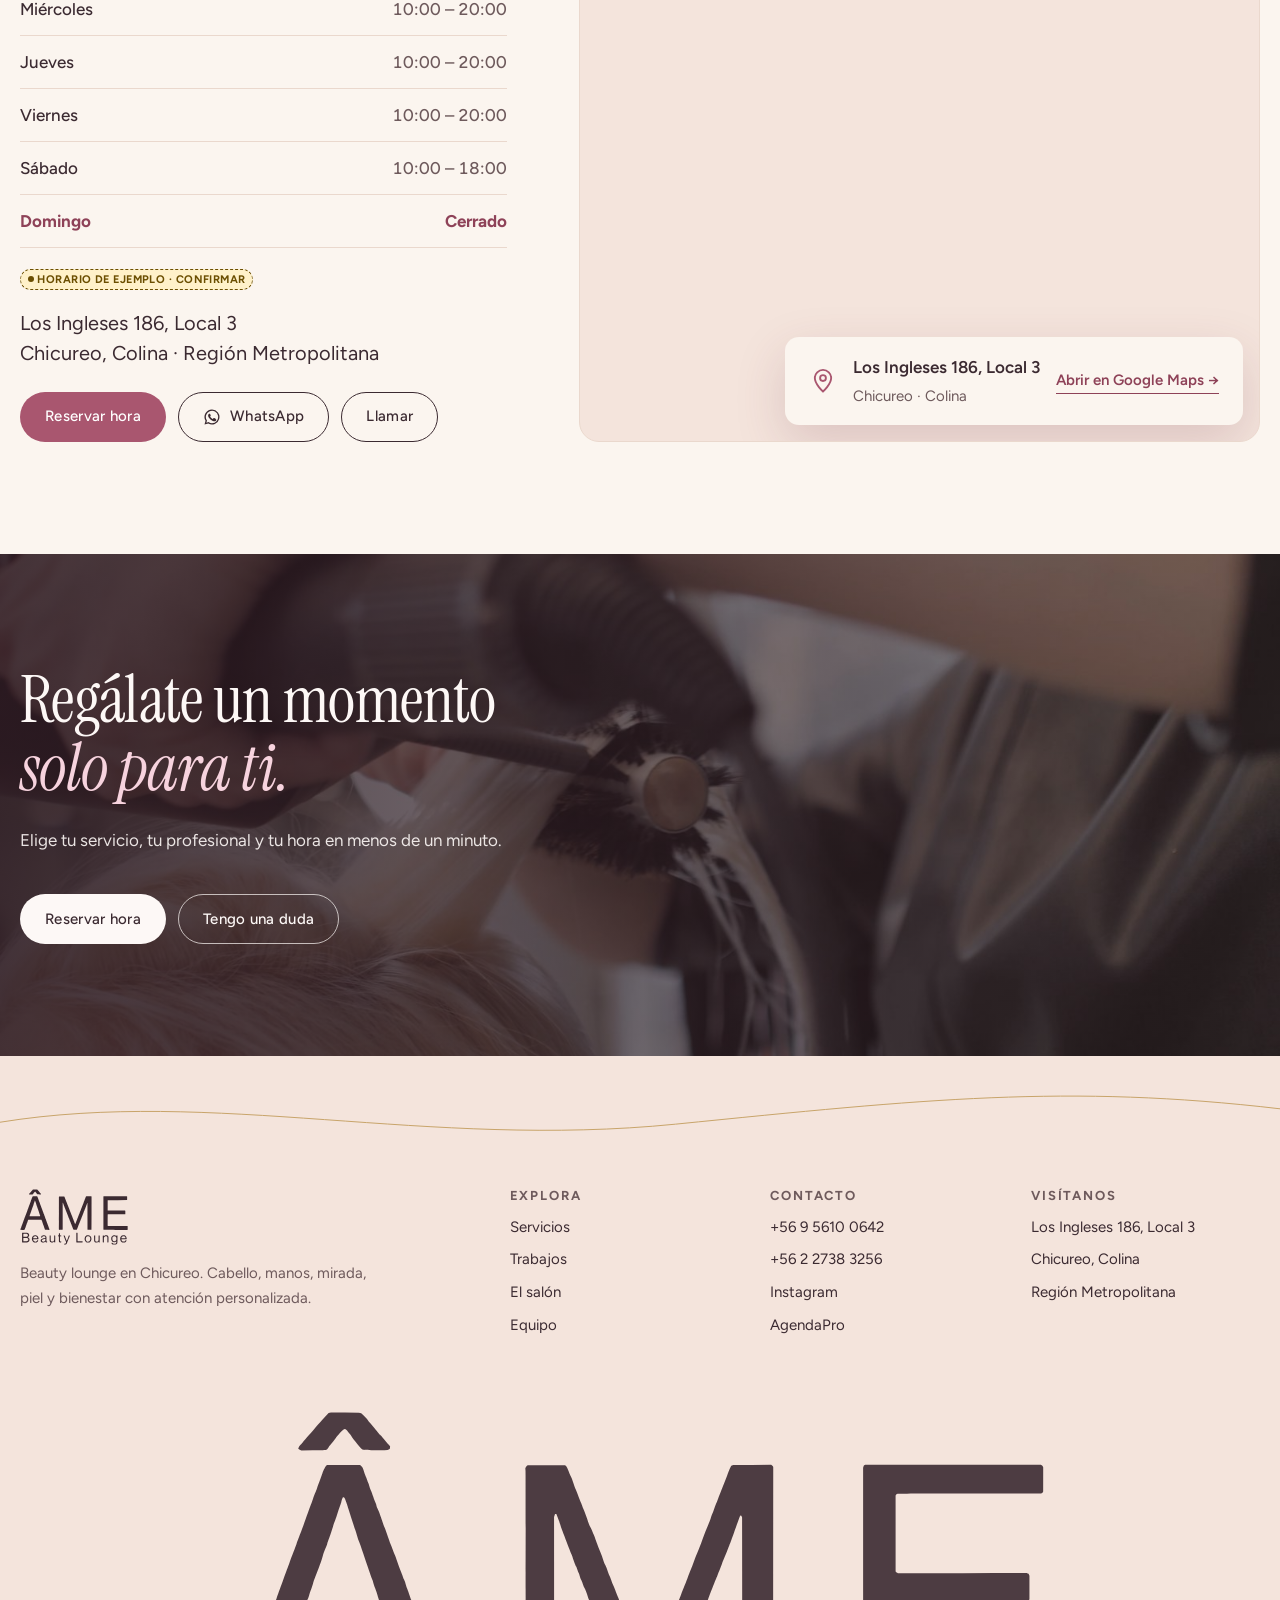
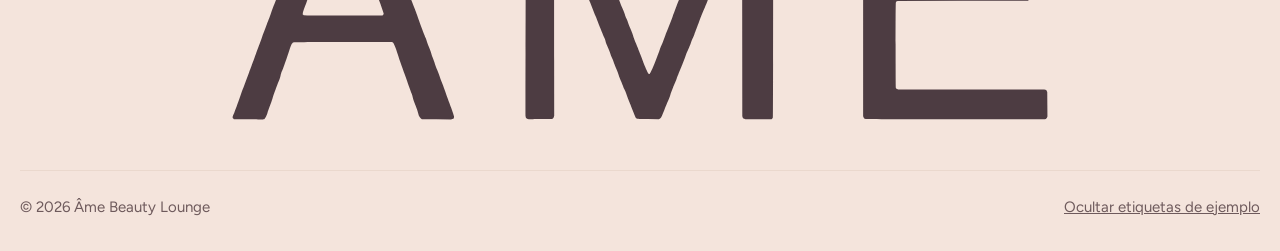
==== commit 4fc21cb5: "Vectorize the logo so the large footer wordmark stays sharp Trace the uploaded logo into SVG (logo-w" ====
--- a/index.html
+++ b/index.html
@@ -215,8 +215,8 @@
 .header.is-solid{background:color-mix(in srgb, var(--c-bg) 92%, transparent);color:var(--c-text);box-shadow:0 1px 0 var(--c-line);backdrop-filter:saturate(1.2) blur(10px);-webkit-backdrop-filter:saturate(1.2) blur(10px)}
 .header__inner{display:grid;grid-template-columns:1fr auto 1fr;align-items:center;gap:var(--sp-4);width:min(100% - 2.5rem, 1400px);margin-inline:auto}
 .brand{display:flex;flex-direction:column;align-items:center;line-height:1;text-decoration:none;grid-column:2}
-.logo{display:block;height:44px;aspect-ratio:679/352;background:currentColor;
-  -webkit-mask:url(assets/img/logo-wordmark.png) center/contain no-repeat;mask:url(assets/img/logo-wordmark.png) center/contain no-repeat}
+.logo{display:block;height:44px;aspect-ratio:678/350;background:currentColor;
+  -webkit-mask:url(assets/img/logo-wordmark.svg) center/contain no-repeat;mask:url(assets/img/logo-wordmark.svg) center/contain no-repeat}
 @media (min-width:1080px){ .header .logo{height:52px} }
 .nav{display:none;grid-column:1;grid-row:1}
 .nav ul{display:flex;gap:var(--sp-5);flex-wrap:nowrap;list-style:none;margin:0;padding:0}
@@ -587,8 +587,8 @@
 .footer a:hover{text-decoration:underline}
 .footer__mark{display:flex;justify-content:space-between;align-items:flex-end;margin-top:var(--sp-8);color:var(--c-text);user-select:none}
 .footer__mark{justify-content:center}
-.footer__mark span{display:block;width:min(100%, 820px);aspect-ratio:679/261;background:currentColor;
-  -webkit-mask:url(assets/img/logo-ame.png) center/contain no-repeat;mask:url(assets/img/logo-ame.png) center/contain no-repeat;opacity:.9}
+.footer__mark span{display:block;width:min(100%, 820px);aspect-ratio:678/258;background:currentColor;
+  -webkit-mask:url(assets/img/logo-ame.svg) center/contain no-repeat;mask:url(assets/img/logo-ame.svg) center/contain no-repeat;opacity:.9}
 .footer__bottom{display:flex;flex-wrap:wrap;justify-content:space-between;gap:var(--sp-4);margin-top:var(--sp-7);padding-top:var(--sp-5);border-top:1px solid var(--c-line);color:var(--c-muted)}
 .text-btn{background:none;border:0;padding:0;cursor:pointer;text-decoration:underline;color:inherit;font-size:inherit}
 
